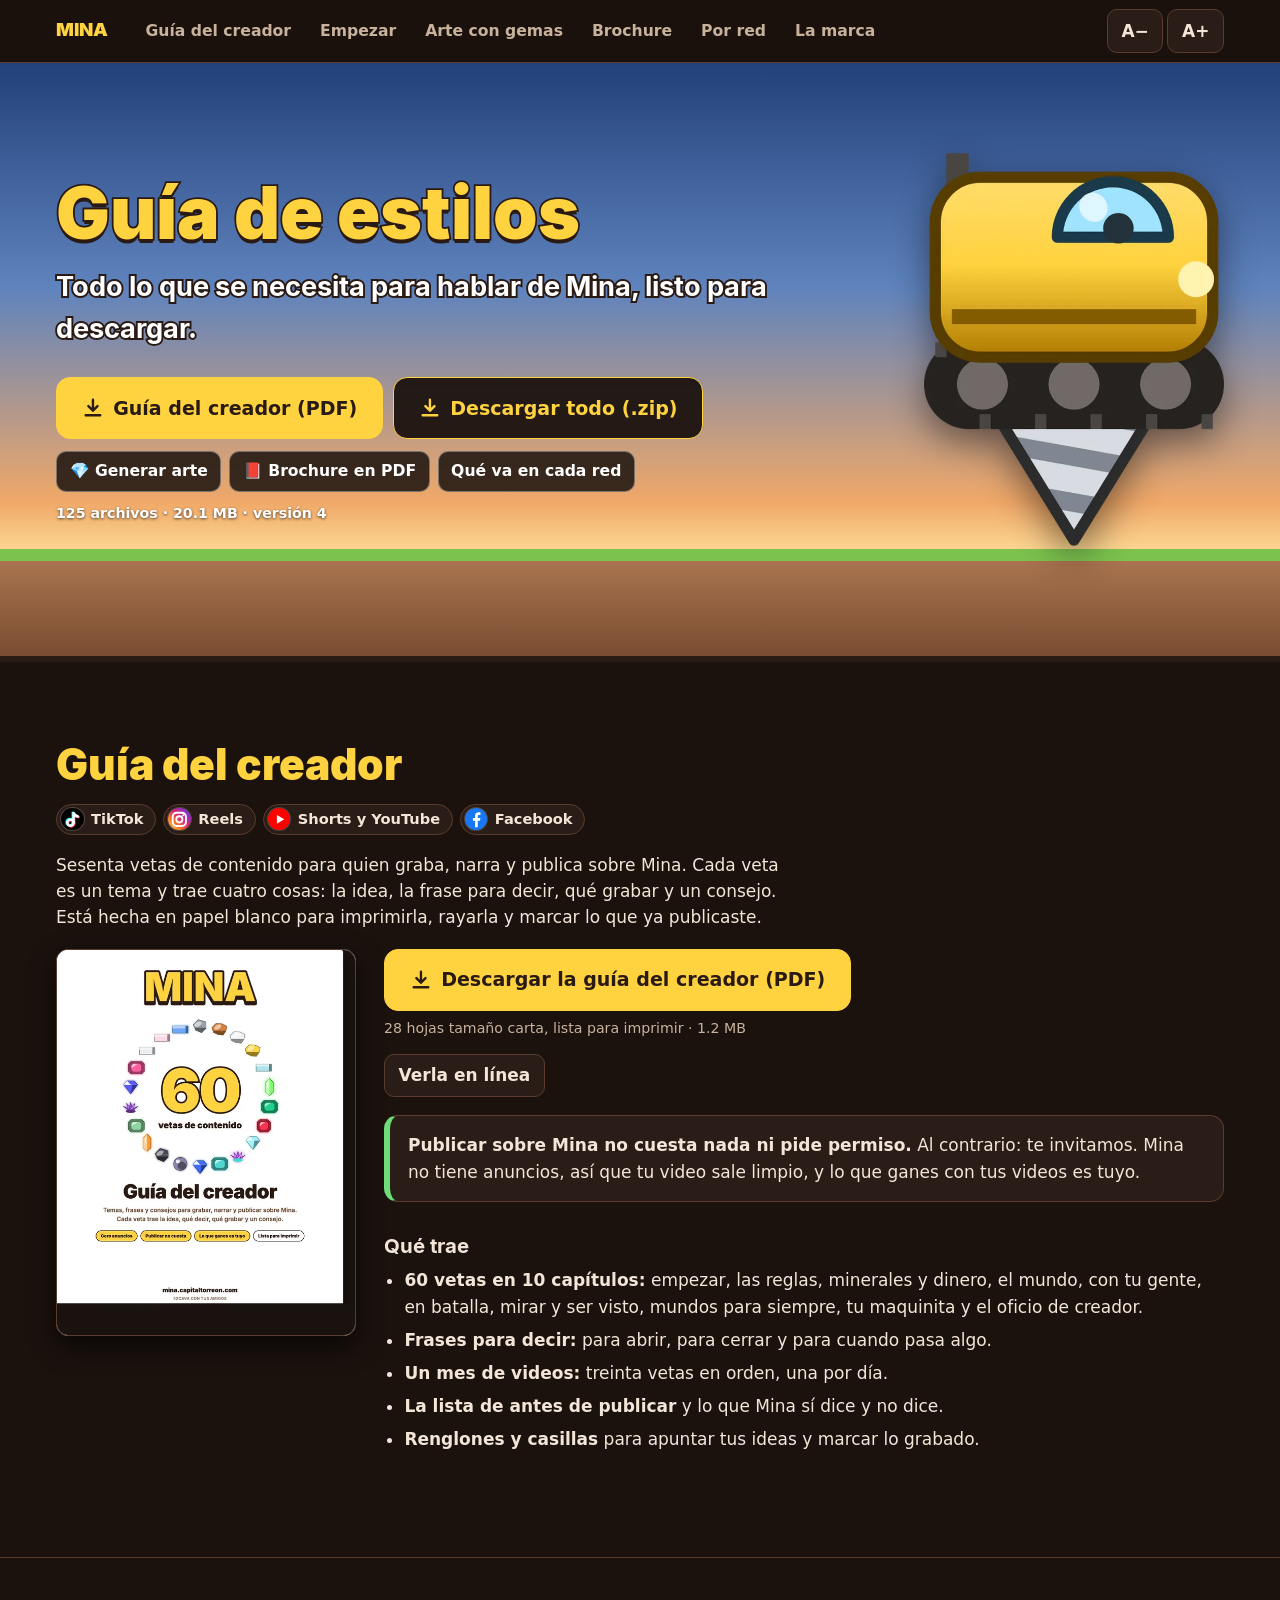
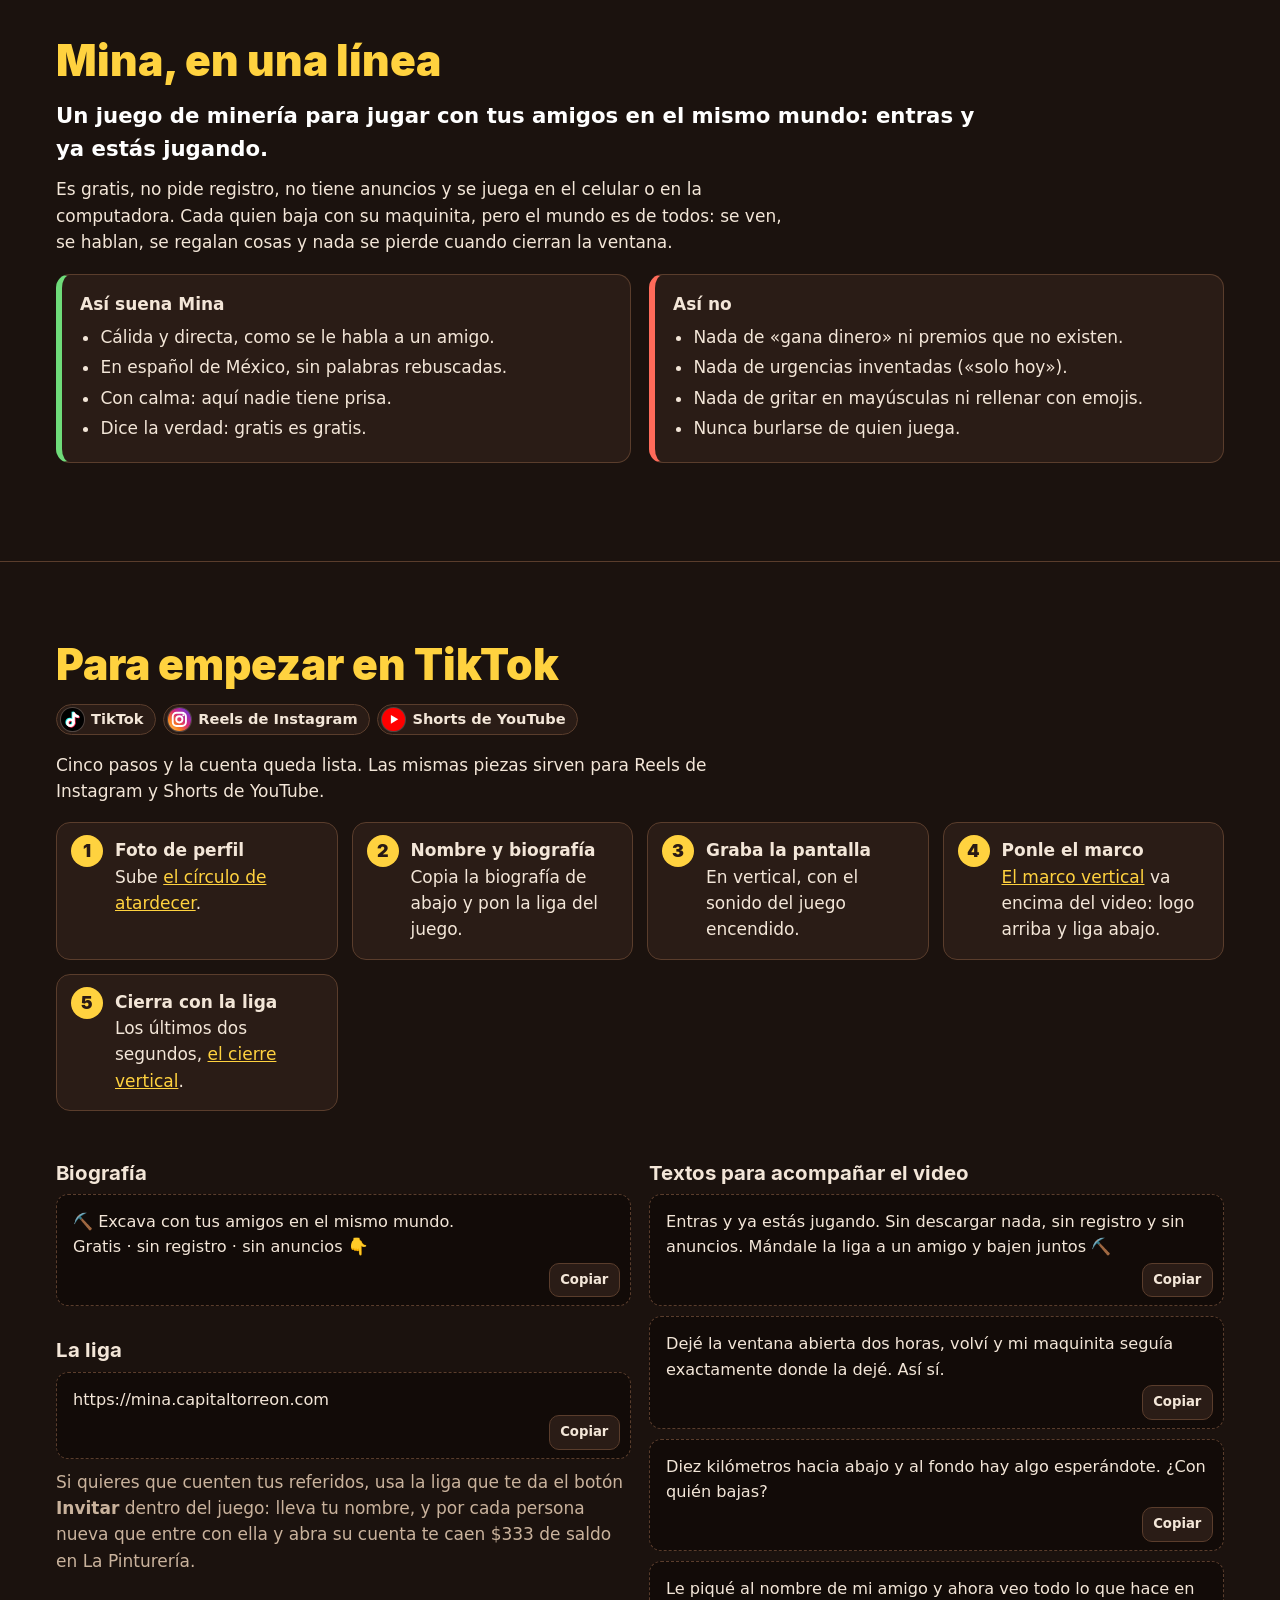
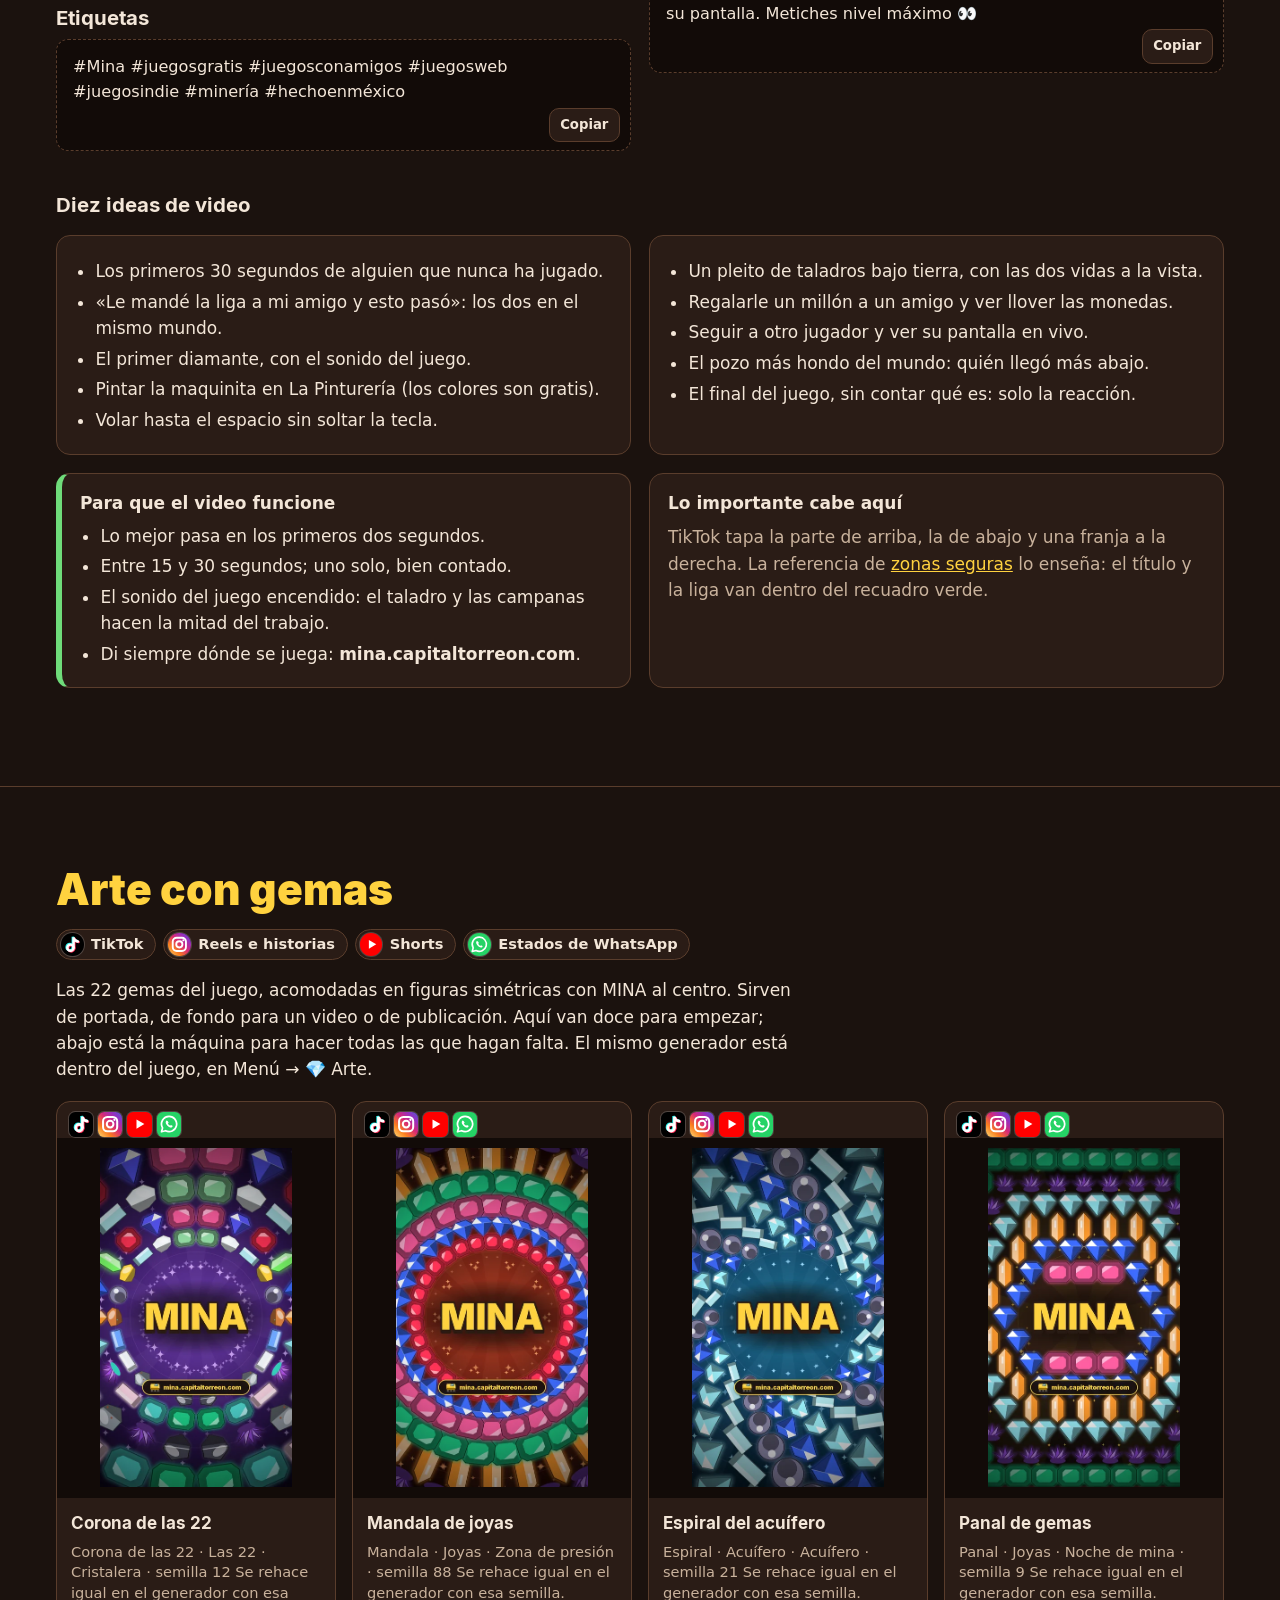
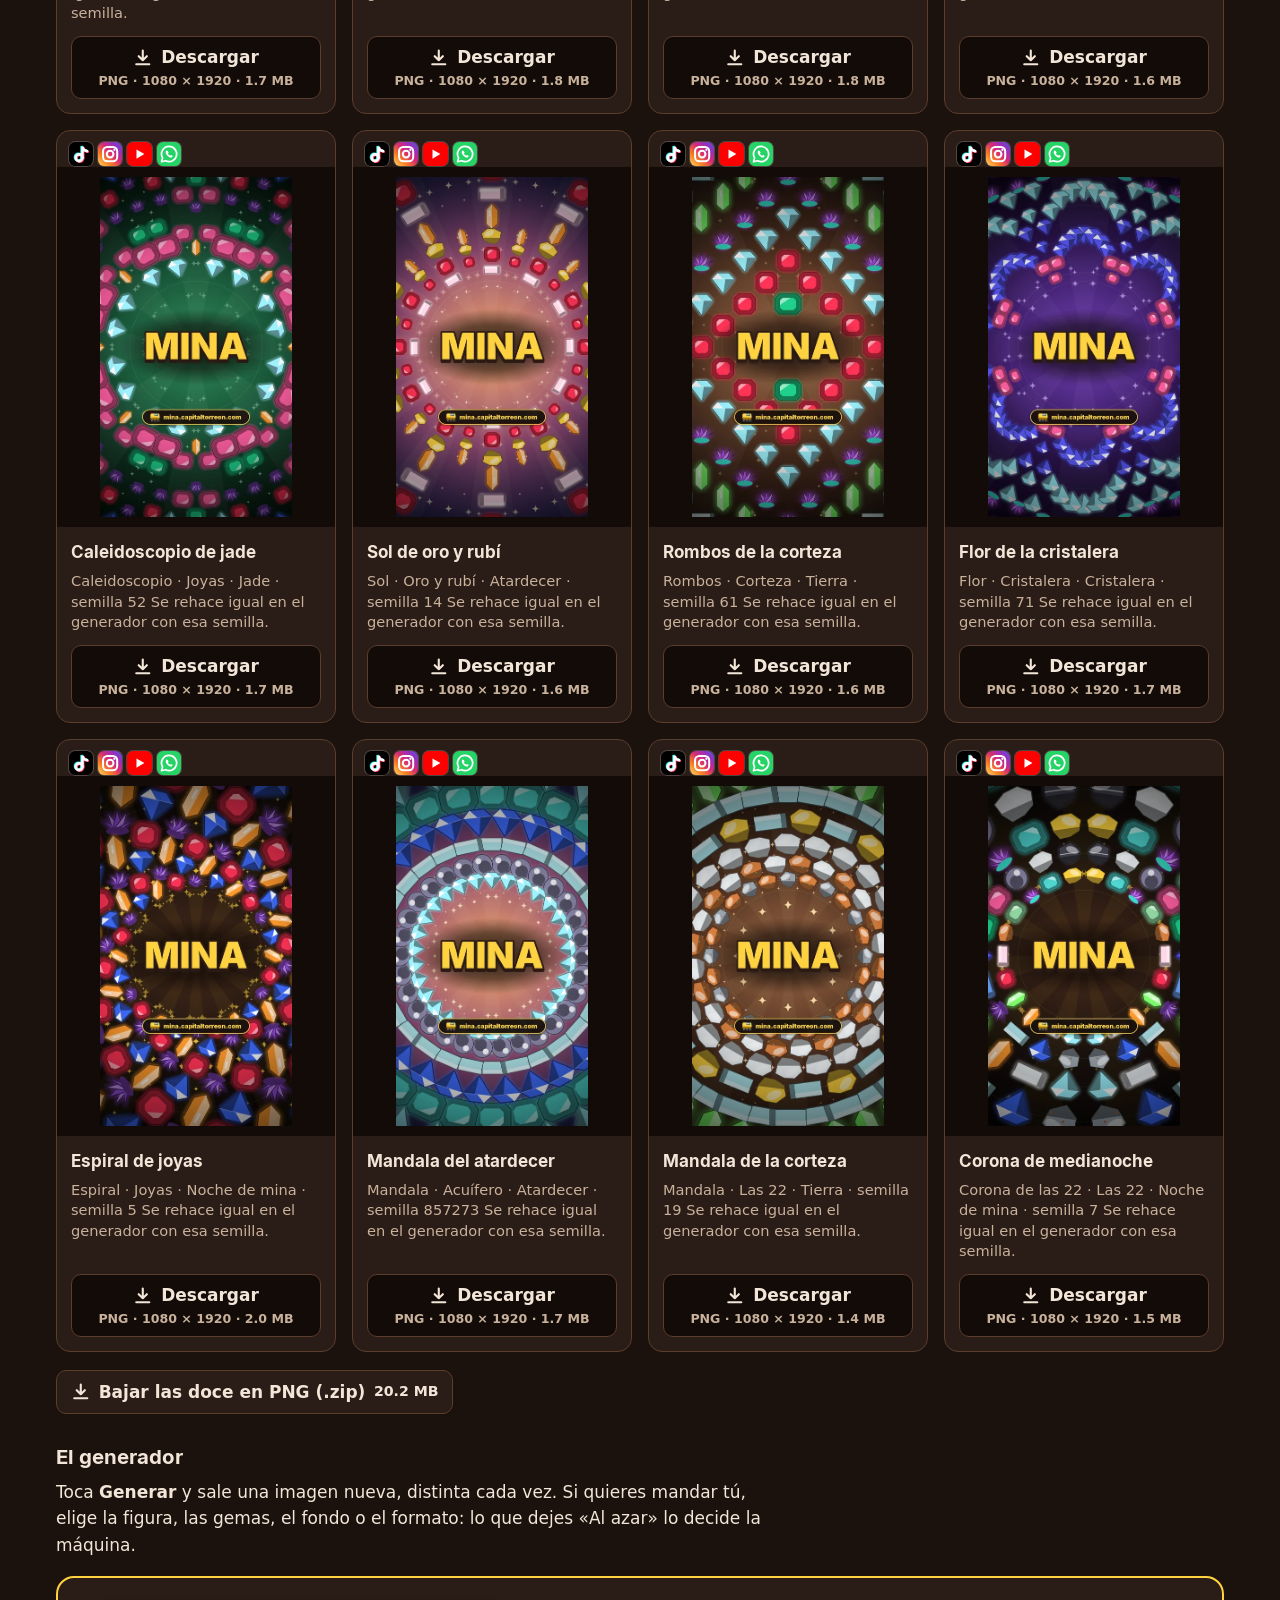
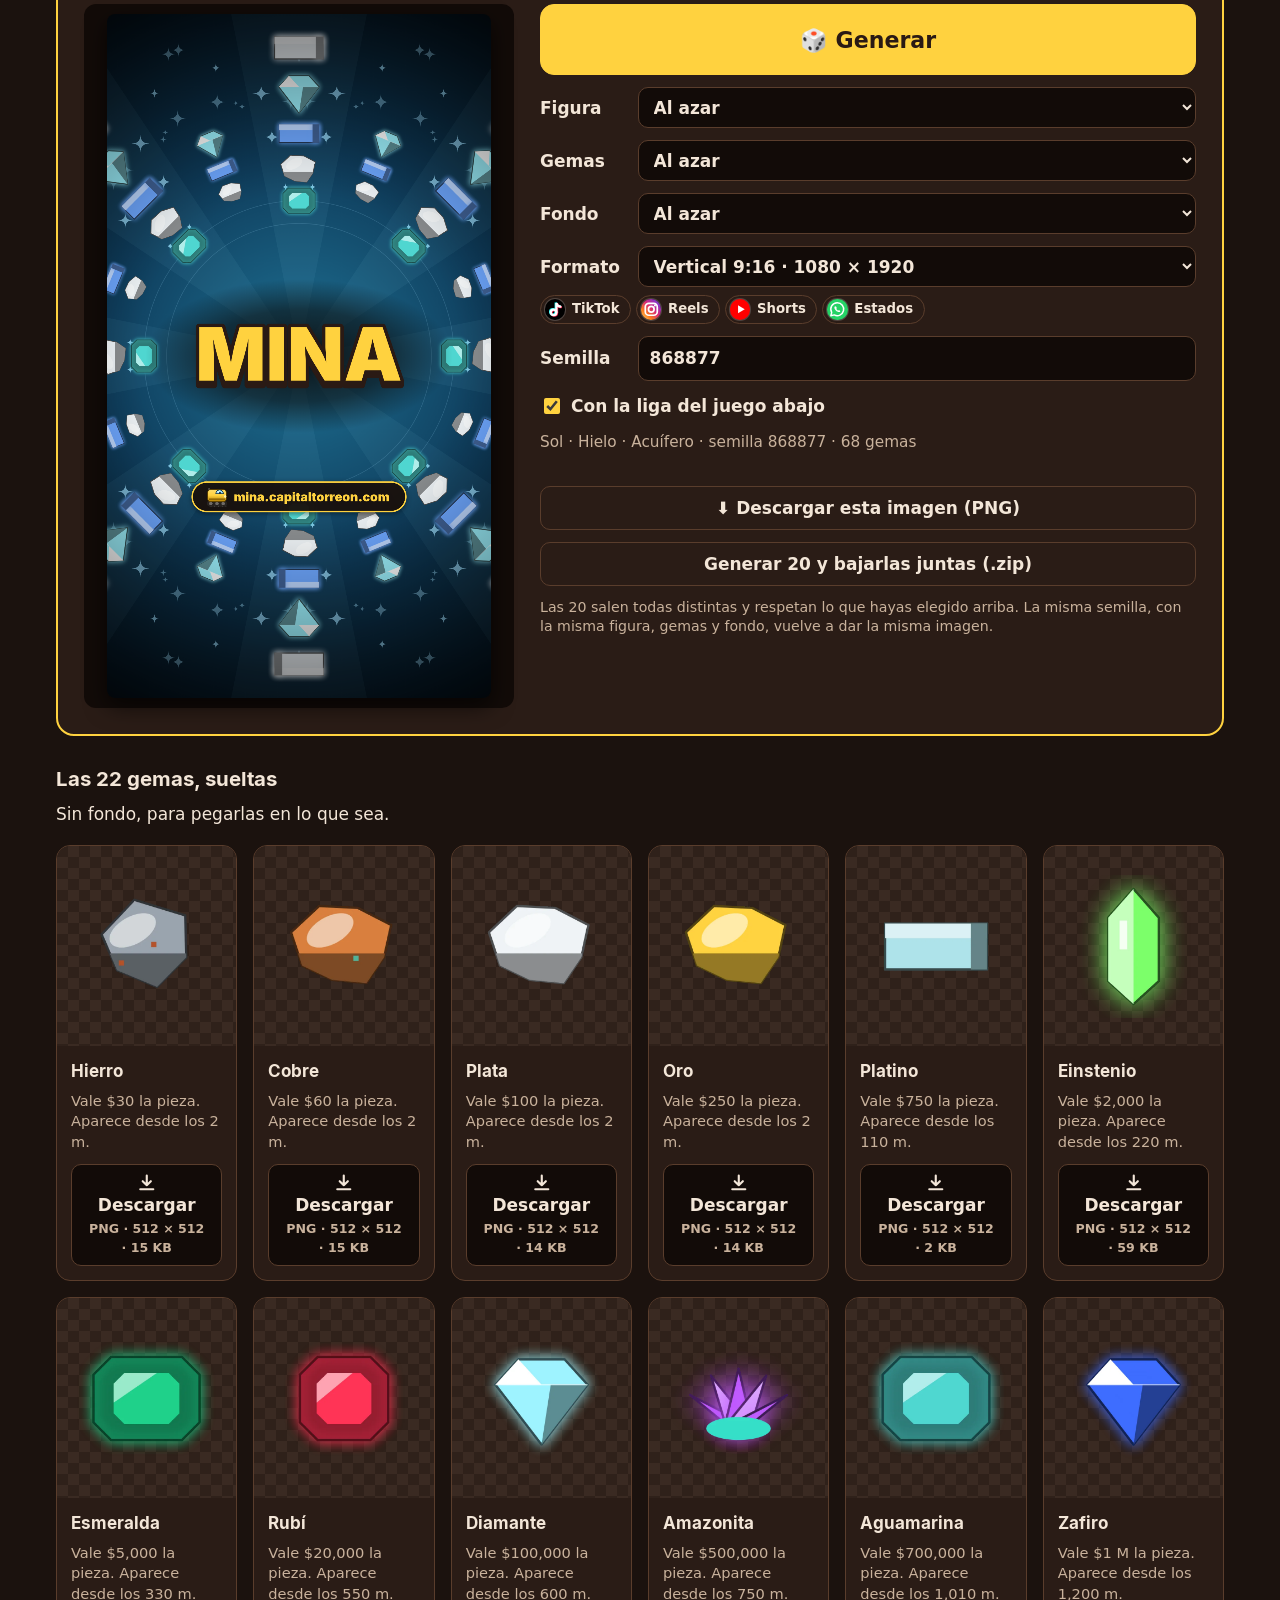
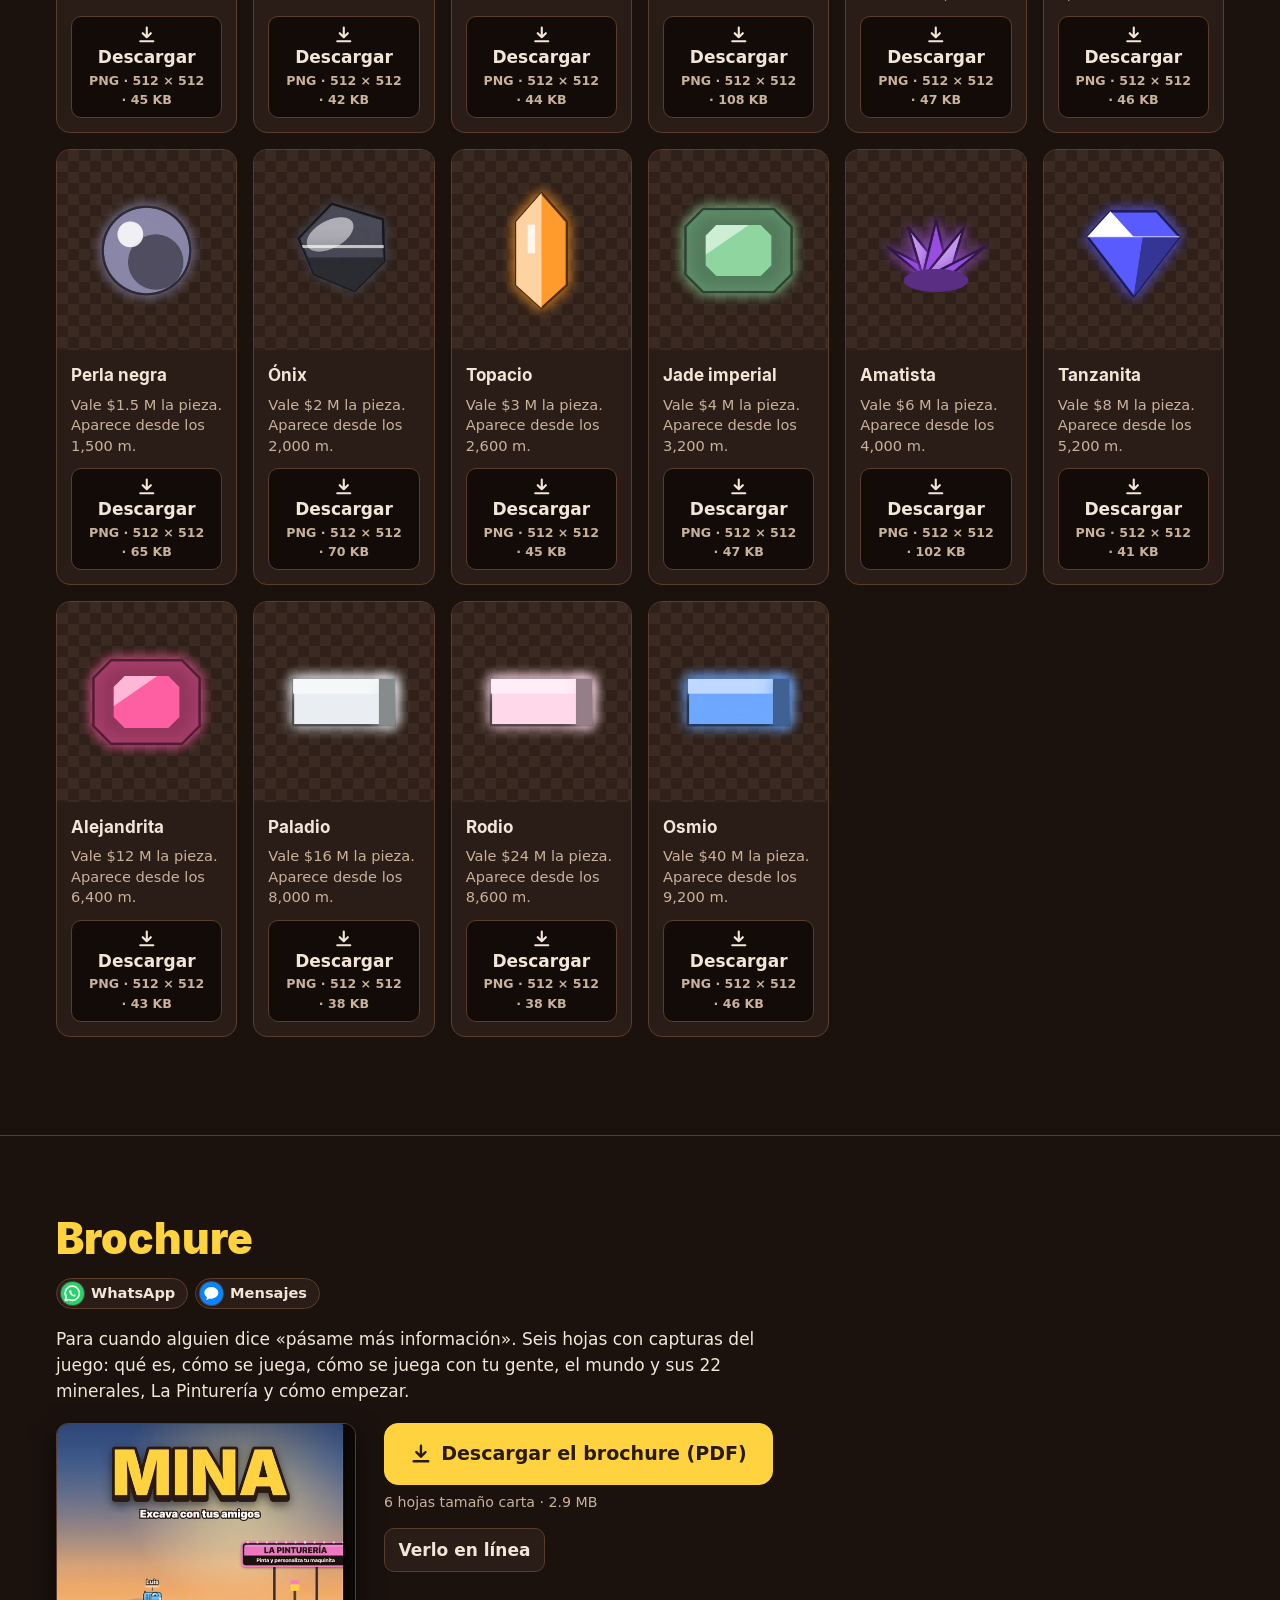
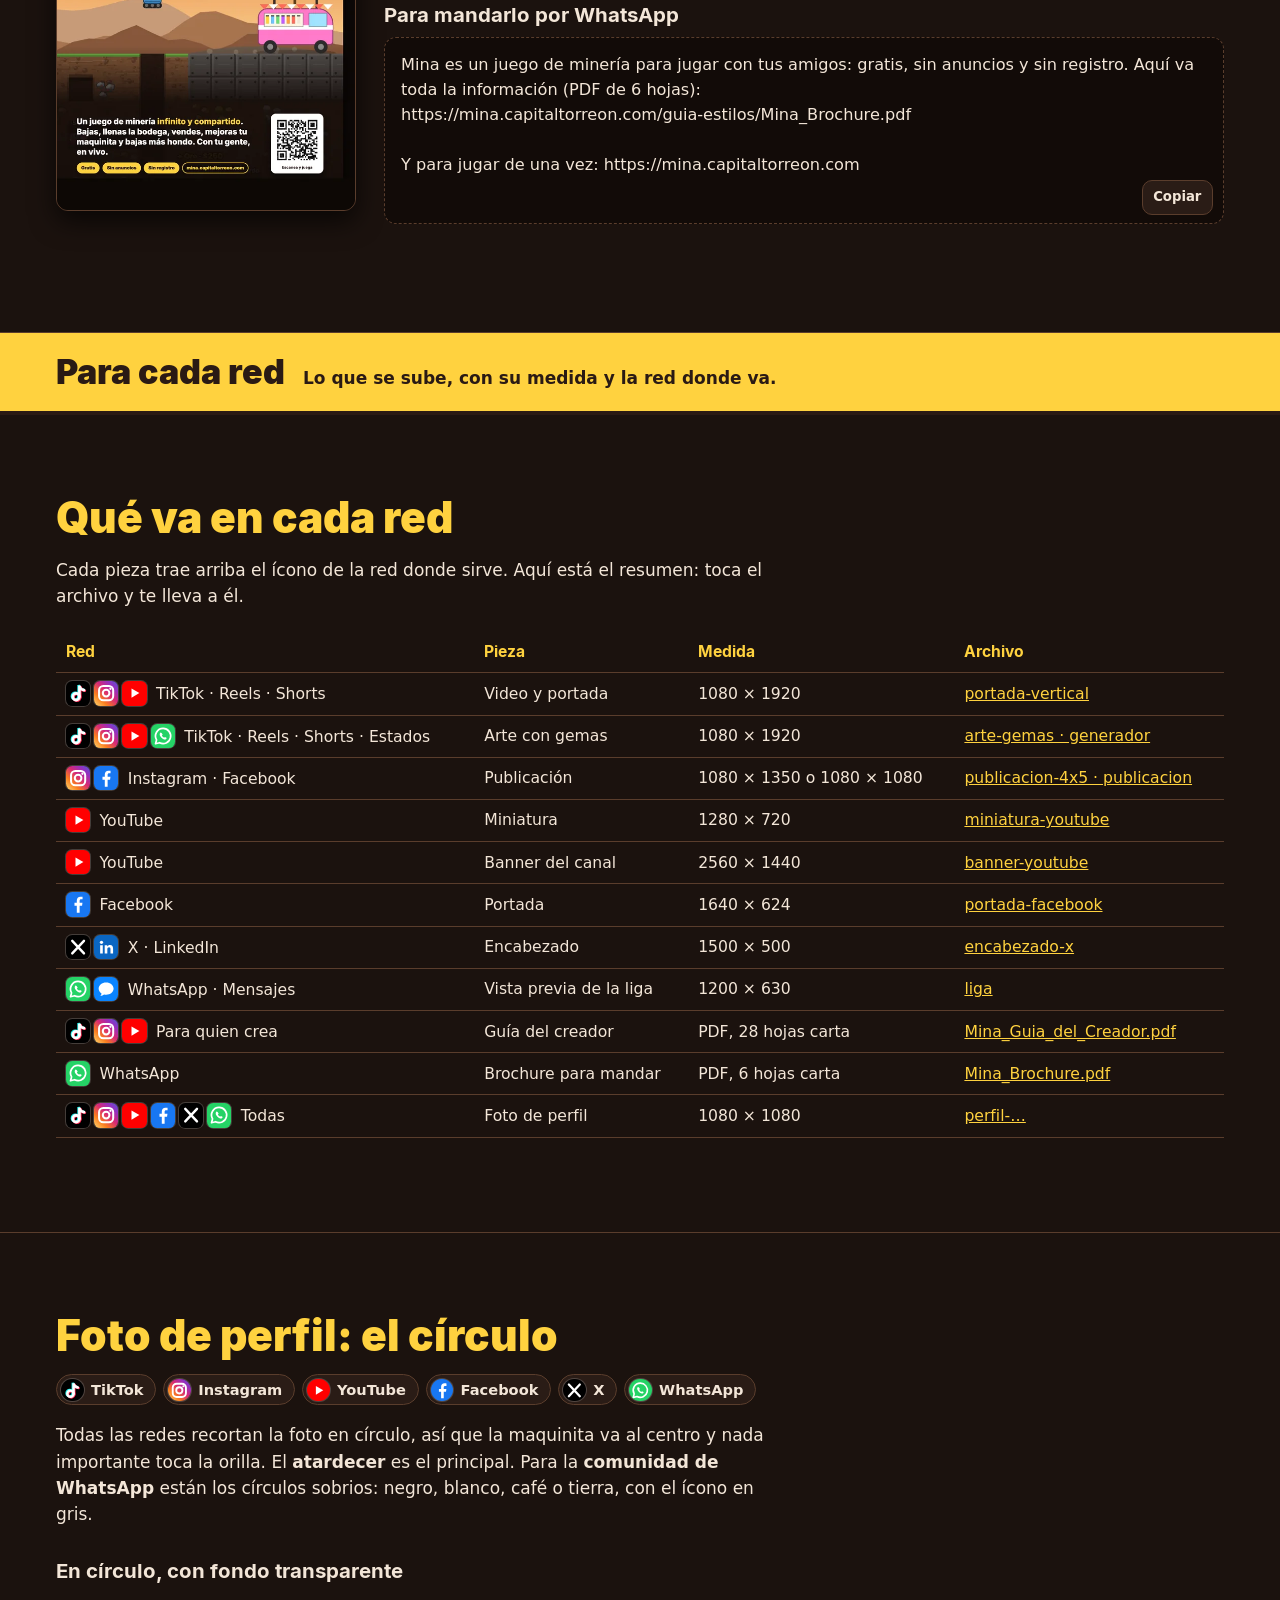
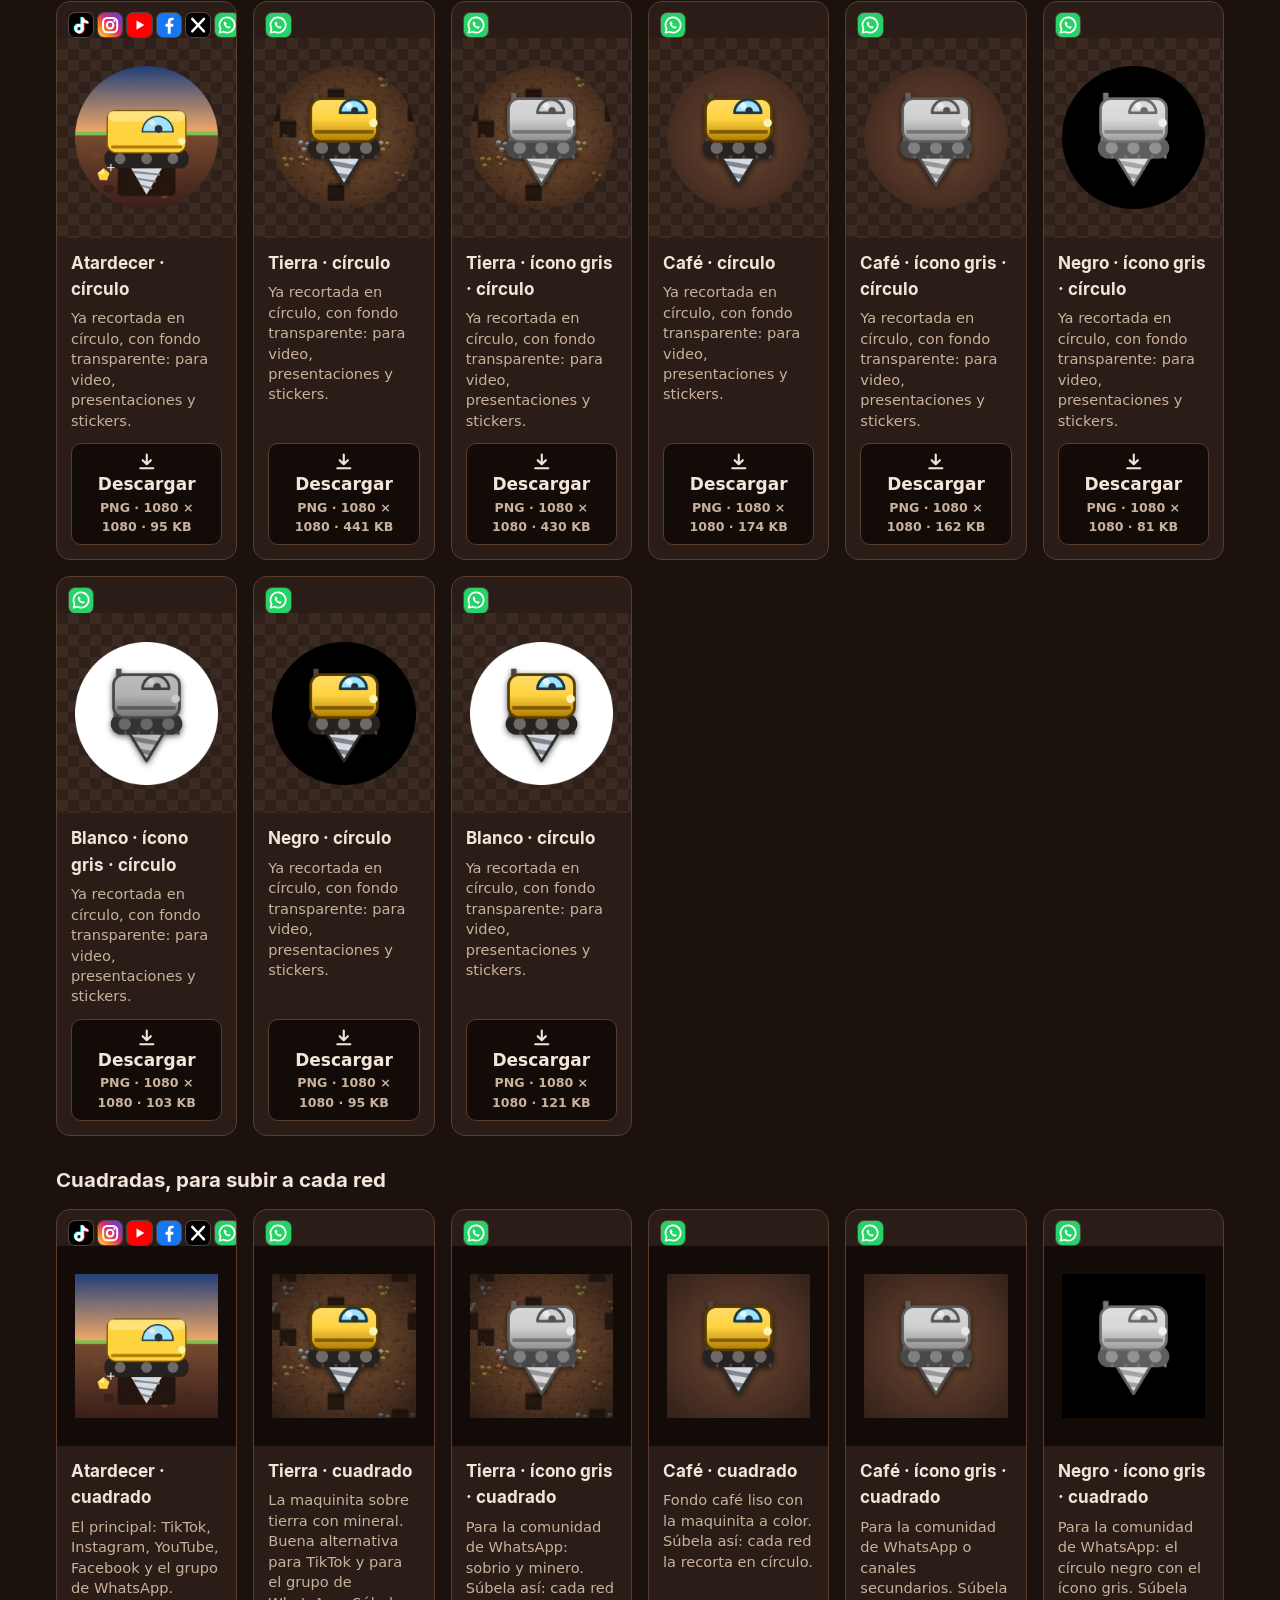
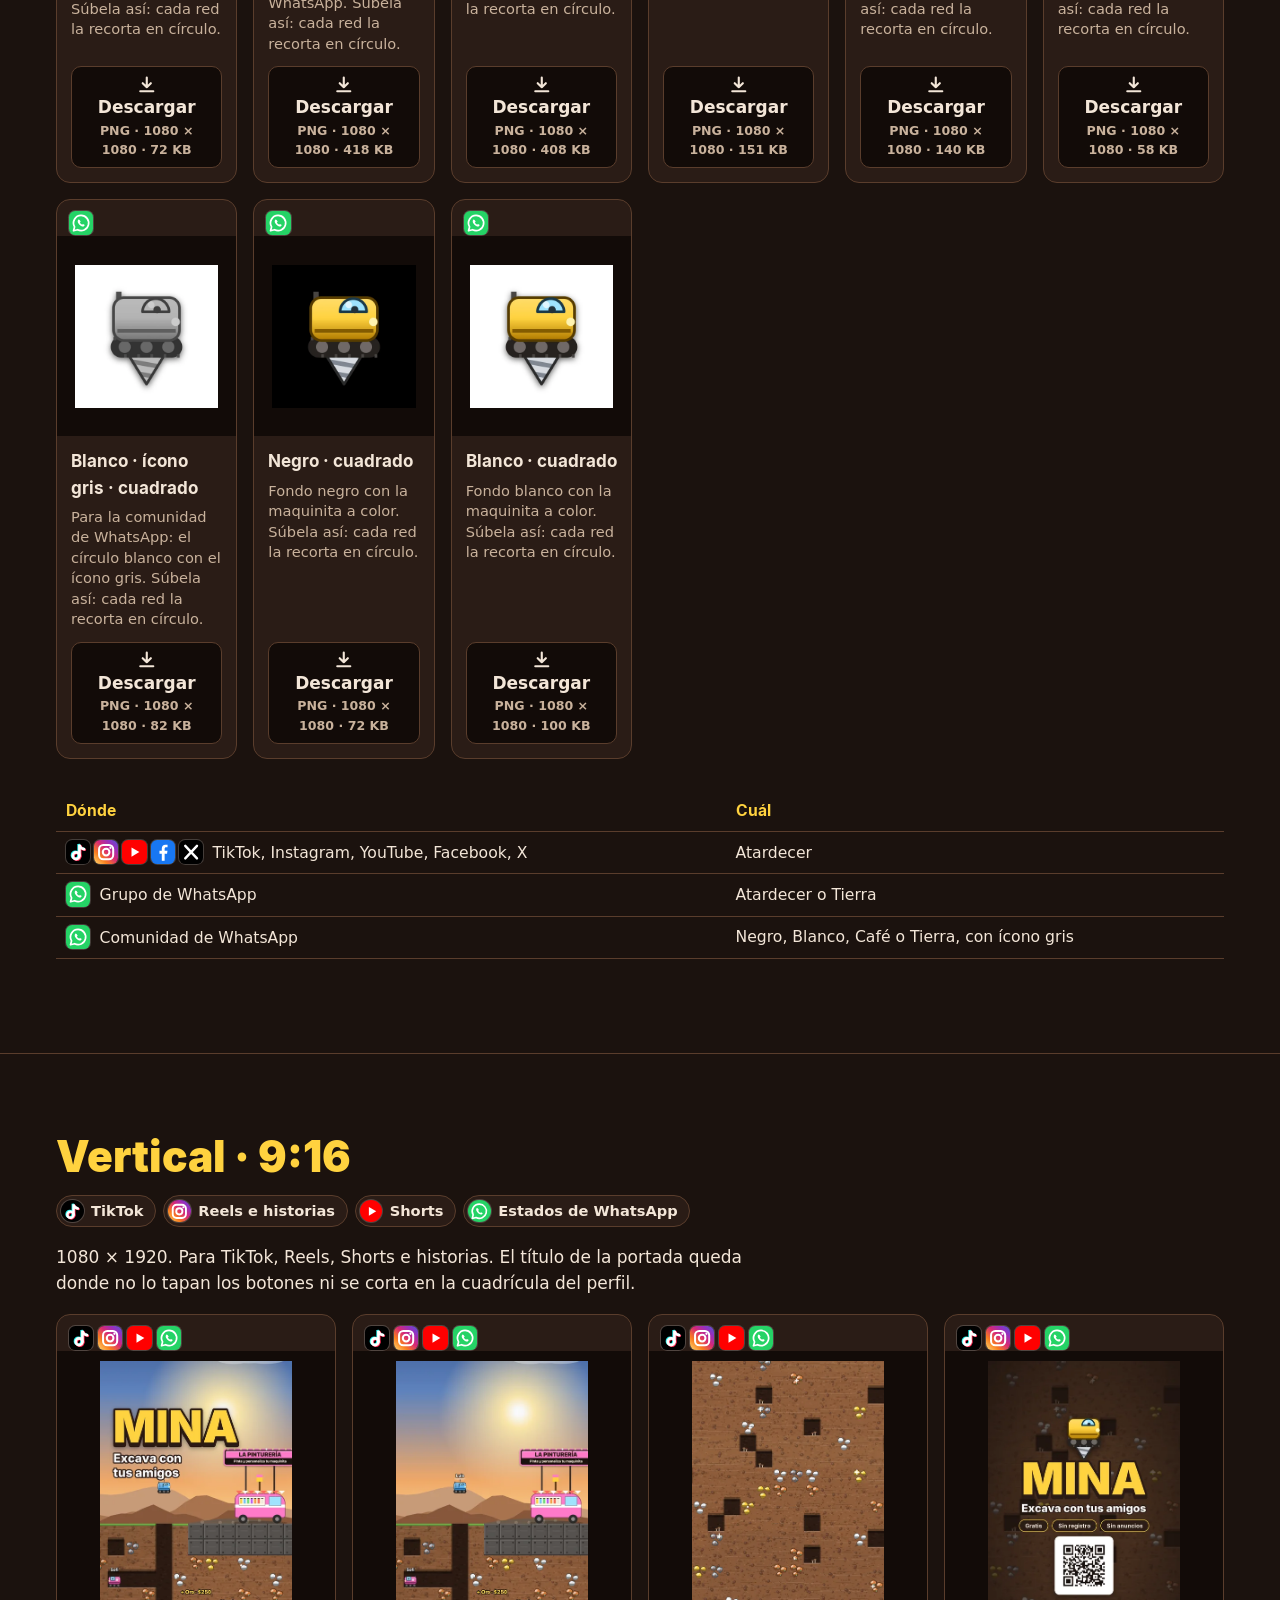
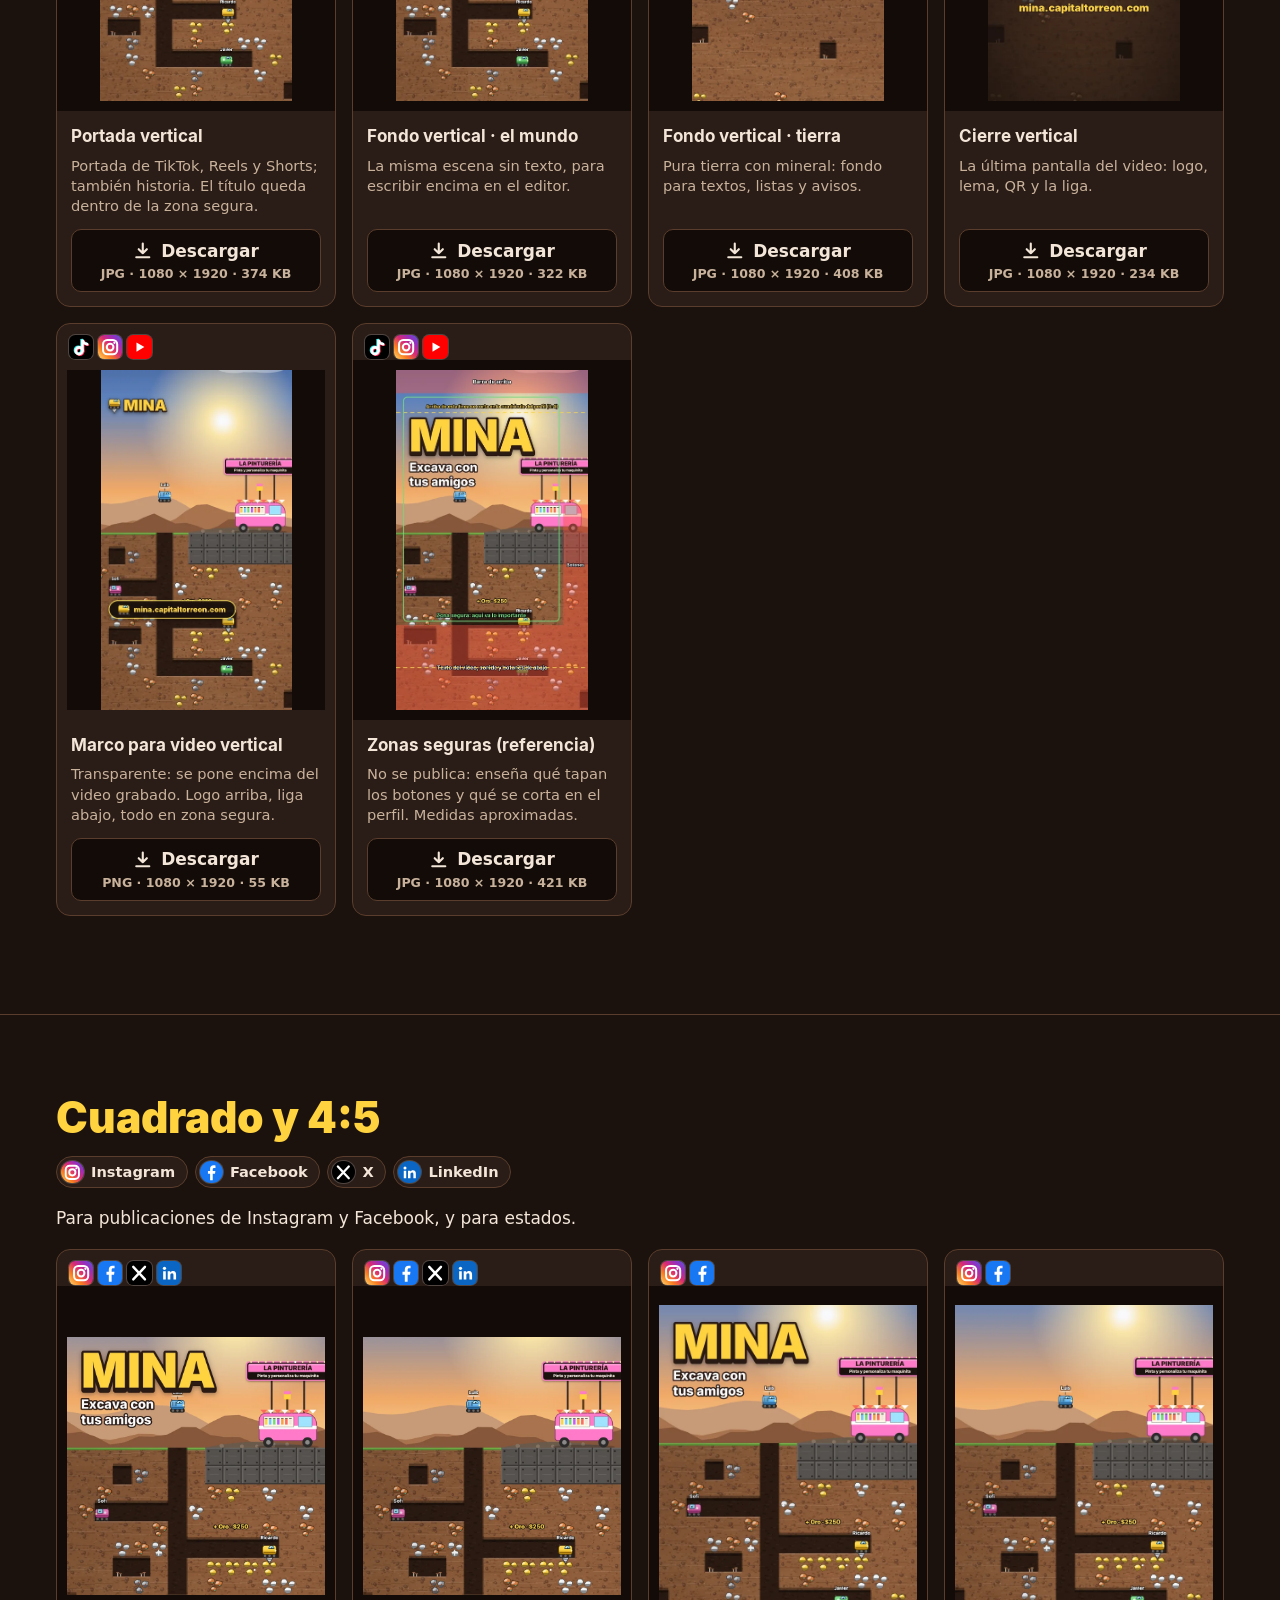
==== publico/guia-estilos/index.html @ b1b3ad60 "Guía del creador: 60 vetas de contenido, lista para imprimir - PDF de 28 hojas carta en papel blanco" ====
<!doctype html>
<!-- Mina · Guía de estilos · Ricardo López Reyero (RLR) · mina.capitaltorreon.com/guia-estilos -->
<html lang="es" data-k="eye" data-rev="181218">
<head>
<meta charset="utf-8">
<meta name="viewport" content="width=device-width,initial-scale=1,viewport-fit=cover">
<title>Mina · Guía de estilos</title>
<meta name="description" content="Todo lo que se necesita para publicar sobre Mina: ícono, logotipo, foto de perfil, portadas para TikTok y redes, marcos para video, colores y tipografía. Cada imagen se descarga con un clic.">
<meta name="author" content="Ricardo López Reyero">
<meta property="og:type" content="website"><meta property="og:site_name" content="Mina"><meta property="og:locale" content="es_MX">
<meta property="og:url" content="https://mina.capitaltorreon.com/guia-estilos/">
<meta property="og:title" content="Mina · Guía de estilos">
<meta property="og:description" content="Ícono, logotipo, foto de perfil, portadas, marcos para video, colores y tipografía. Todo se descarga con un clic.">
<meta property="og:image" content="https://mina.capitaltorreon.com/guia-estilos/kit/07-horizontal/portada-horizontal-1920x1080.jpg">
<meta name="twitter:card" content="summary_large_image">
<meta name="theme-color" content="#1b120e"><meta name="build" content="eye"><meta name="rev" content="181218">
<link rel="icon" type="image/png" sizes="32x32" href="/iconos/icono-32.png"><link rel="apple-touch-icon" href="/iconos/icono-180.png">
<style>
/* RLR · una sola hoja: la guía se ve con los colores y la letra de Mina */
@font-face{font-family:Inter;font-weight:900;font-display:swap;src:url(kit/10-tipografia/Inter-Black.ttf) format("truetype")}
@font-face{font-family:Inter;font-weight:700 800;font-display:swap;src:url(kit/10-tipografia/Inter-Bold.ttf) format("truetype")}
:root{--f:1;--bg:#1b120e;--caja:#2a1c16;--borde:#5a3d2c;--tx:#f3e6d8;--su:#c9b29c;--ac:#ffd23f;--tinta:#2a1a14;--ok:#6fdc7a}
*{box-sizing:border-box}
html{scroll-behavior:smooth;scroll-padding-top:70px}
body{margin:0;background:var(--bg);color:var(--tx);font:calc(17px*var(--f))/1.55 system-ui,-apple-system,"Segoe UI",Roboto,sans-serif}
a{color:var(--ac)}
h1,h2,h3{font-family:Inter,system-ui,sans-serif;line-height:1.1;margin:0}
h1{font-weight:900;font-size:clamp(2.2em,7vw,4.2em);color:var(--ac);-webkit-text-stroke:.05em var(--tinta);paint-order:stroke fill;text-shadow:0 .06em 0 var(--tinta)}
h2{font-weight:900;font-size:clamp(1.6em,4.4vw,2.5em);color:var(--ac);margin-bottom:.35em}
h3{font-weight:800;font-size:1.2em;color:var(--tx);margin:1.6em 0 .5em}
p{margin:.5em 0;max-width:68ch}
.envuelve{max-width:1240px;margin:0 auto;padding:0 clamp(16px,4vw,36px)}
nav{position:sticky;top:0;z-index:5;background:#1b120ef2;backdrop-filter:blur(8px);border-bottom:1px solid var(--borde)}
nav .envuelve{display:flex;gap:10px;align-items:center;padding-top:8px;padding-bottom:8px}
nav .ligas{display:flex;gap:4px;align-items:center;flex:1;min-width:0;overflow-x:auto;scrollbar-width:none;-webkit-mask-image:linear-gradient(90deg,#000 calc(100% - 26px),#0000);mask-image:linear-gradient(90deg,#000 calc(100% - 26px),#0000);padding-right:22px}
nav .ligas::-webkit-scrollbar{display:none}
nav a{white-space:nowrap;text-decoration:none;color:var(--su);font-weight:700;font-size:.92em;padding:.45em .8em;border-radius:999px}
nav a:hover{background:var(--caja);color:var(--tx)}
nav .marca{color:var(--ac);font-family:Inter,system-ui;font-weight:900;font-size:1.1em;padding-left:0;flex:none}
nav .tam{display:flex;gap:4px;flex:none}
button,.boton{font:inherit;font-weight:800;cursor:pointer;border:1px solid var(--borde);background:var(--caja);color:var(--tx);border-radius:10px;padding:.45em .8em;text-decoration:none;display:inline-flex;align-items:center;gap:.5em}
button:hover,.boton:hover{border-color:var(--ac)}
.boton.grande{background:var(--ac);color:var(--tinta);border-color:var(--ac);font-size:1.12em;padding:.8em 1.3em;border-radius:14px}
.boton.grande:hover{filter:brightness(1.08)}
.boton svg{width:1.15em;height:1.15em;flex:none}
header.portada{background:linear-gradient(#22407a,#5f83bd 38%,#f0a868 74%,#fbd590 82%,#7cc24e 82%,#7cc24e 84%,#a9744f 84%,#7a4c31);padding:clamp(40px,8vw,90px) 0 clamp(50px,9vw,110px);border-bottom:6px solid var(--tinta)}
header.portada .envuelve{display:grid;grid-template-columns:1fr auto;gap:30px;align-items:center}
header.portada img{width:min(300px,34vw);height:auto;filter:drop-shadow(0 14px 18px #0007)}
header.portada p{font-family:Inter,system-ui;font-weight:800;font-size:clamp(1.1em,2.6vw,1.6em);color:#fff;-webkit-text-stroke:.14em var(--tinta);paint-order:stroke fill;margin:.5em 0 1em}
header.portada small{display:block;margin-top:.8em;color:#fff;font-weight:700;text-shadow:0 1px 3px #000a}
section{padding:clamp(40px,7vw,80px) 0;border-bottom:1px solid var(--borde)}
.rejilla{display:grid;grid-template-columns:repeat(auto-fill,minmax(250px,1fr));gap:16px;margin:18px 0}
.rejilla.ancha{grid-template-columns:repeat(auto-fill,minmax(360px,1fr))}
.rejilla.chica{grid-template-columns:repeat(auto-fill,minmax(155px,1fr))}
.tarjeta{background:var(--caja);border:1px solid var(--borde);border-radius:14px;overflow:hidden;display:flex;flex-direction:column}
.tarjeta .vista{display:flex;align-items:center;justify-content:center;height:230px;padding:18px;position:relative}
.rejilla.chica .vista{height:200px}
.tarjeta .vista img{max-width:100%;max-height:100%;height:auto;width:auto;display:block;object-fit:contain}
.vista.cuadros{background:repeating-conic-gradient(#3a2a22 0 25%,#2f211a 0 50%) 0 0/22px 22px}
.vista.oscuro{background:#120b08}.vista.claro{background:#f3e6d8}
.tarjeta .vista.foto,.tarjeta .vista.marco{padding:10px;height:360px;background-color:#120b08}.rejilla.ancha .vista.foto,.rejilla.ancha .vista.marco{height:260px}
.tarjeta .vista.marco{background-origin:content-box;background-clip:content-box;background-position:center;background-size:contain;background-repeat:no-repeat}
.vista.archivo{font-size:3.4em;background:#120b08}
.tarjeta .dato{padding:12px 14px 14px;display:flex;flex-direction:column;gap:6px;flex:1}
.tarjeta b{font-family:Inter,system-ui;font-weight:800}
.tarjeta .uso{color:var(--su);font-size:.86em;line-height:1.4;flex:1}
.tarjeta .baja{margin-top:6px;justify-content:center;background:#120b08;flex-wrap:wrap;row-gap:0}
.tarjeta .baja small{color:var(--su);font-weight:600;font-size:.74em;flex-basis:100%;text-align:center}
.colores{display:grid;grid-template-columns:repeat(auto-fill,minmax(170px,1fr));gap:12px;margin:18px 0}
.color{border:1px solid var(--borde);border-radius:12px;overflow:hidden;background:var(--caja);cursor:pointer;text-align:left;padding:0;display:block;font-weight:400}
.color i{display:block;height:84px}.color span{display:block;padding:8px 10px 10px;font-size:.85em;line-height:1.35}.color b{display:block}.color code{color:var(--ac);font-weight:700}.color small{color:var(--su)}
.dos{display:grid;grid-template-columns:repeat(auto-fit,minmax(300px,1fr));gap:18px;margin:18px 0}
.nota{background:var(--caja);border:1px solid var(--borde);border-radius:14px;padding:16px 18px}
.nota.si{border-left:6px solid var(--ok)}.nota.no{border-left:6px solid #ff6b5a}
.nota ul{margin:.4em 0 0;padding-left:1.2em}.nota li{margin:.25em 0}
.copia{position:relative;background:#120b08;border:1px dashed var(--borde);border-radius:12px;padding:14px 16px 46px;white-space:pre-wrap;margin:10px 0;font-size:.95em}
.copia button{position:absolute;right:10px;bottom:8px;font-size:.82em}
table{border-collapse:collapse;width:100%;margin:14px 0;font-size:.92em}th,td{text-align:left;padding:8px 10px;border-bottom:1px solid var(--borde)}th{color:var(--ac);font-family:Inter,system-ui}
.tabla{overflow-x:auto}
.tipo p{margin:.1em 0;max-width:none;font-family:Inter,system-ui}
.pasos{counter-reset:p;display:grid;grid-template-columns:repeat(auto-fit,minmax(230px,1fr));gap:14px;margin:18px 0;padding:0;list-style:none}
.pasos li{counter-increment:p;background:var(--caja);border:1px solid var(--borde);border-radius:14px;padding:14px 16px 16px 58px;position:relative}
.pasos li::before{content:counter(p);position:absolute;left:14px;top:12px;width:32px;height:32px;border-radius:50%;background:var(--ac);color:var(--tinta);font:900 1.05em/32px Inter,system-ui;text-align:center}
#aviso{position:fixed;left:50%;bottom:22px;transform:translateX(-50%) translateY(20px);background:var(--ac);color:var(--tinta);font-weight:800;padding:.6em 1.1em;border-radius:999px;opacity:0;transition:.25s;pointer-events:none;z-index:9}
#aviso.on{opacity:1;transform:translateX(-50%)}
footer{padding:40px 0 70px;color:var(--su);font-size:.9em}
/* los íconos de cada red: una ficha de color con su figura en blanco */
.red{display:inline-flex;width:1.55em;height:1.55em;border-radius:.4em;flex:none;vertical-align:-.4em;box-shadow:0 0 0 1px #ffffff2e;overflow:hidden}
.red svg{width:100%;height:100%;display:block}
.red.tt,.red.x{background:#000}.red.yt{background:#f00}.red.fb{background:#1877f2}.red.in{background:#0a66c2}.red.wa{background:#25d366}.red.msj{background:#0a84ff}
.red.ig{background:linear-gradient(45deg,#feda75,#fa7e1e 28%,#d62976 55%,#962fbf 78%,#4f5bd5)}
.redes{display:flex;gap:5px;align-items:center;padding:10px 12px 0;font-size:.92em;min-height:2.3em}
.para{display:flex;flex-wrap:wrap;gap:7px;margin:.1em 0 1em;max-width:none}
.pastilla{display:inline-flex;align-items:center;gap:.5em;background:var(--caja);border:1px solid var(--borde);border-radius:999px;padding:.22em .8em .22em .28em;font-weight:700;font-size:.86em;white-space:nowrap}
.pastilla .red{vertical-align:0;border-radius:50%}
.para.chica{margin:-4px 0 0;gap:5px}.para.chica .pastilla{font-size:.78em}
td[data-redes] .grupito{display:inline-flex;gap:4px;margin-right:.6em;vertical-align:-.4em}td[data-redes] .red{vertical-align:0}
.redes-tabla td:first-child{white-space:nowrap}
.grupo{background:var(--ac);color:var(--tinta);padding:20px 0;border-bottom:4px solid var(--tinta)}
.grupo .envuelve{display:flex;gap:6px 18px;align-items:baseline;flex-wrap:wrap}
.grupo b{font:900 clamp(1.4em,3.6vw,2em)/1.1 Inter,system-ui,sans-serif}.grupo span{font-weight:700}
/* el generador de arte y el brochure */
.arriba-botones{display:flex;flex-wrap:wrap;gap:10px}.boton.grande.oscuro{background:#1b120ef0;color:var(--ac);border-color:var(--ac)}
.atajos{display:flex;flex-wrap:wrap;gap:8px;margin-top:12px}.boton.claro{background:#1b120ed9;color:#fff;border-color:#ffffff59;font-size:.92em}.boton.claro:hover{border-color:var(--ac)}
.gen{display:grid;grid-template-columns:minmax(0,430px) minmax(260px,1fr);gap:26px;align-items:start;background:var(--caja);border:2px solid var(--ac);border-radius:18px;padding:clamp(14px,3vw,26px);margin:18px 0}
.gen-vista{background:#120b08;border-radius:12px;padding:10px;display:flex;justify-content:center;min-height:300px;align-items:center}
.gen-vista canvas{max-width:100%;max-height:76vh;width:auto;height:auto;border-radius:8px;display:block;box-shadow:0 8px 22px #000a}
.gen-mando{display:flex;flex-direction:column;gap:12px}
.gen-mando .boton.grande{justify-content:center;font-size:1.3em}
.gen-mando label{display:grid;grid-template-columns:5.2em 1fr;gap:10px;align-items:center;font-weight:700}
.gen-mando select,.gen-mando input[type=text]{font:inherit;font-weight:700;background:#120b08;color:var(--tx);border:1px solid var(--borde);border-radius:10px;padding:.5em .6em;min-width:0;width:100%}
.gen-mando label.chk{display:flex;gap:8px;font-weight:700}.gen-mando label.chk input{width:1.2em;height:1.2em;accent-color:var(--ac)}
.gen-mando button,.gen-mando .boton{justify-content:center}
.gen-dato{color:var(--su);font-size:.9em;margin:0;min-height:2.8em}
.gen-mando small{color:var(--su);line-height:1.4}
.bro{display:grid;grid-template-columns:minmax(0,300px) 1fr;gap:28px;align-items:start;margin:18px 0}
.bro-img{display:block;border-radius:12px;overflow:hidden;border:1px solid var(--borde);box-shadow:0 10px 26px #000a;line-height:0}
.bro-img img{width:100%;height:auto;display:block}
.bro small{display:block;color:var(--su);margin:.5em 0 1em}
.trae{margin:.4em 0 0;padding-left:1.2em}.trae li{margin:.4em 0}
#creador .bro-img{background:#fff}
@media(max-width:760px){.gen,.bro{grid-template-columns:1fr}.bro-img{max-width:300px}}
@media(max-width:700px){.redes-tabla,.redes-tabla tbody,.redes-tabla tr,.redes-tabla td{display:block;width:auto}.redes-tabla tr:first-child{display:none}.redes-tabla tr{padding:11px 0;border-bottom:1px solid var(--borde)}.redes-tabla td{border:0;padding:2px 0}.redes-tabla td:first-child{font-weight:700;white-space:normal;margin-bottom:3px}.redes-tabla td:nth-child(3){color:var(--su)}}
@media(max-width:640px){header.portada .envuelve{grid-template-columns:1fr}header.portada img{order:-1;width:150px}.rejilla.ancha{grid-template-columns:1fr}}
@media(prefers-reduced-motion:reduce){html{scroll-behavior:auto}}
</style>
</head>
<body>
<nav><div class="envuelve">
  <a class="marca" href="#arriba">MINA</a>
  <div class="ligas"><a href="#creador">Guía del creador</a><a href="#tiktok">Empezar</a><a href="#arte">Arte con gemas</a><a href="#brochure">Brochure</a><a href="#redes">Por red</a><a href="#marca">La marca</a></div>
  <span class="tam"><button id="menos" title="Letra más chica" aria-label="Letra más chica">A−</button><button id="mas" title="Letra más grande" aria-label="Letra más grande">A+</button></span>
</div></nav>

<header class="portada" id="arriba"><div class="envuelve">
  <div>
    <h1>Guía de estilos</h1>
    <p>Todo lo que se necesita para hablar de Mina, listo para descargar.</p>
    <div class="arriba-botones"><a class="boton grande" id="creArriba" href="Mina_Guia_del_Creador.pdf" download><svg viewBox="0 0 24 24" fill="none" stroke="currentColor" stroke-width="2.6" stroke-linecap="round" stroke-linejoin="round"><path d="M12 3v12m0 0l-5-5m5 5l5-5M4 20h16"/></svg><span>Guía del creador (PDF)</span></a>
    <a class="boton grande oscuro" id="zipArriba" href="#" download><svg viewBox="0 0 24 24" fill="none" stroke="currentColor" stroke-width="2.6" stroke-linecap="round" stroke-linejoin="round"><path d="M12 3v12m0 0l-5-5m5 5l5-5M4 20h16"/></svg><span>Descargar todo (.zip)</span></a></div>
    <div class="atajos"><a class="boton claro" href="#arte">💎 Generar arte</a><a class="boton claro" href="#brochure">📕 Brochure en PDF</a><a class="boton claro" href="#redes">Qué va en cada red</a></div>
    <small id="zipDato"></small>
  </div>
  <img src="mini/04-maquinita__maquinita-perforando.webp" alt="La maquinita amarilla de Mina, perforando" width="300" height="368">
</div></header>

<main>
<section id="creador"><div class="envuelve">
  <h2>Guía del creador</h2>
  <p class="para" data-redes="tt:TikTok,ig:Reels,yt:Shorts y YouTube,fb:Facebook"></p>
  <p>Sesenta vetas de contenido para quien graba, narra y publica sobre Mina. Cada veta es un tema y trae cuatro cosas: la idea, la frase para decir, qué grabar y un consejo. Está hecha en papel blanco para imprimirla, rayarla y marcar lo que ya publicaste.</p>
  <div class="bro">
    <a class="bro-img" href="creador/" title="Ver la guía del creador en línea"><img loading="lazy" src="mini/15-creador__portada.webp" alt="Portada de la guía del creador de Mina" width="587" height="760"></a>
    <div>
      <a class="boton grande" id="crePdf" href="Mina_Guia_del_Creador.pdf" download><svg viewBox="0 0 24 24" fill="none" stroke="currentColor" stroke-width="2.6" stroke-linecap="round" stroke-linejoin="round"><path d="M12 3v12m0 0l-5-5m5 5l5-5M4 20h16"/></svg><span>Descargar la guía del creador (PDF)</span></a>
      <small id="creDato">28 hojas tamaño carta, lista para imprimir</small>
      <p><a class="boton" href="creador/">Verla en línea</a></p>
      <div class="nota si" style="margin-top:18px"><b>Publicar sobre Mina no cuesta nada ni pide permiso.</b> Al contrario: te invitamos. Mina no tiene anuncios, así que tu video sale limpio, y lo que ganes con tus videos es tuyo.</div>
      <h3>Qué trae</h3>
      <ul class="trae">
        <li><b>60 vetas en 10 capítulos:</b> empezar, las reglas, minerales y dinero, el mundo, con tu gente, en batalla, mirar y ser visto, mundos para siempre, tu maquinita y el oficio de creador.</li>
        <li><b>Frases para decir:</b> para abrir, para cerrar y para cuando pasa algo.</li>
        <li><b>Un mes de videos:</b> treinta vetas en orden, una por día.</li>
        <li><b>La lista de antes de publicar</b> y lo que Mina sí dice y no dice.</li>
        <li><b>Renglones y casillas</b> para apuntar tus ideas y marcar lo grabado.</li>
      </ul>
    </div>
  </div>
</div></section>

<section id="esencia"><div class="envuelve">
  <h2>Mina, en una línea</h2>
  <p style="font-size:1.25em;color:#fff"><b>Un juego de minería para jugar con tus amigos en el mismo mundo: entras y ya estás jugando.</b></p>
  <p>Es gratis, no pide registro, no tiene anuncios y se juega en el celular o en la computadora. Cada quien baja con su maquinita, pero el mundo es de todos: se ven, se hablan, se regalan cosas y nada se pierde cuando cierran la ventana.</p>
  <div class="dos">
    <div class="nota si"><b>Así suena Mina</b><ul><li>Cálida y directa, como se le habla a un amigo.</li><li>En español de México, sin palabras rebuscadas.</li><li>Con calma: aquí nadie tiene prisa.</li><li>Dice la verdad: gratis es gratis.</li></ul></div>
    <div class="nota no"><b>Así no</b><ul><li>Nada de «gana dinero» ni premios que no existen.</li><li>Nada de urgencias inventadas («solo hoy»).</li><li>Nada de gritar en mayúsculas ni rellenar con emojis.</li><li>Nunca burlarse de quien juega.</li></ul></div>
  </div>
</div></section>

<section id="tiktok"><div class="envuelve">
  <h2>Para empezar en TikTok</h2>
  <p class="para" data-redes="tt:TikTok,ig:Reels de Instagram,yt:Shorts de YouTube"></p>
  <p>Cinco pasos y la cuenta queda lista. Las mismas piezas sirven para Reels de Instagram y Shorts de YouTube.</p>
  <ol class="pasos">
    <li><b>Foto de perfil</b><br>Sube <a href="#perfil">el círculo de atardecer</a>.</li>
    <li><b>Nombre y biografía</b><br>Copia la biografía de abajo y pon la liga del juego.</li>
    <li><b>Graba la pantalla</b><br>En vertical, con el sonido del juego encendido.</li>
    <li><b>Ponle el marco</b><br><a href="#vertical">El marco vertical</a> va encima del video: logo arriba y liga abajo.</li>
    <li><b>Cierra con la liga</b><br>Los últimos dos segundos, <a href="#vertical">el cierre vertical</a>.</li>
  </ol>
  <div class="dos">
    <div>
      <h3>Biografía</h3>
      <div class="copia" data-copia>⛏️ Excava con tus amigos en el mismo mundo.
Gratis · sin registro · sin anuncios 👇</div>
      <h3>La liga</h3>
      <div class="copia" data-copia>https://mina.capitaltorreon.com</div>
      <p class="uso" style="color:var(--su)">Si quieres que cuenten tus referidos, usa la liga que te da el botón <b>Invitar</b> dentro del juego: lleva tu nombre, y por cada persona nueva que entre con ella y abra su cuenta te caen $333 de saldo en La Pinturería.</p>
      <h3>Etiquetas</h3>
      <div class="copia" data-copia>#Mina #juegosgratis #juegosconamigos #juegosweb #juegosindie #minería #hechoenméxico</div>
    </div>
    <div>
      <h3>Textos para acompañar el video</h3>
      <div class="copia" data-copia>Entras y ya estás jugando. Sin descargar nada, sin registro y sin anuncios. Mándale la liga a un amigo y bajen juntos ⛏️</div>
      <div class="copia" data-copia>Dejé la ventana abierta dos horas, volví y mi maquinita seguía exactamente donde la dejé. Así sí.</div>
      <div class="copia" data-copia>Diez kilómetros hacia abajo y al fondo hay algo esperándote. ¿Con quién bajas?</div>
      <div class="copia" data-copia>Le piqué al nombre de mi amigo y ahora veo todo lo que hace en su pantalla. Metiches nivel máximo 👀</div>
    </div>
  </div>
  <h3>Diez ideas de video</h3>
  <div class="dos">
    <div class="nota"><ul><li>Los primeros 30 segundos de alguien que nunca ha jugado.</li><li>«Le mandé la liga a mi amigo y esto pasó»: los dos en el mismo mundo.</li><li>El primer diamante, con el sonido del juego.</li><li>Pintar la maquinita en La Pinturería (los colores son gratis).</li><li>Volar hasta el espacio sin soltar la tecla.</li></ul></div>
    <div class="nota"><ul><li>Un pleito de taladros bajo tierra, con las dos vidas a la vista.</li><li>Regalarle un millón a un amigo y ver llover las monedas.</li><li>Seguir a otro jugador y ver su pantalla en vivo.</li><li>El pozo más hondo del mundo: quién llegó más abajo.</li><li>El final del juego, sin contar qué es: solo la reacción.</li></ul></div>
  </div>
  <div class="dos">
    <div class="nota si"><b>Para que el video funcione</b><ul><li>Lo mejor pasa en los primeros dos segundos.</li><li>Entre 15 y 30 segundos; uno solo, bien contado.</li><li>El sonido del juego encendido: el taladro y las campanas hacen la mitad del trabajo.</li><li>Di siempre dónde se juega: <b>mina.capitaltorreon.com</b>.</li></ul></div>
    <div class="nota"><b>Lo importante cabe aquí</b><p style="color:var(--su)">TikTok tapa la parte de arriba, la de abajo y una franja a la derecha. La referencia de <a href="#vertical">zonas seguras</a> lo enseña: el título y la liga van dentro del recuadro verde.</p></div>
  </div>
</div></section>

<section id="arte"><div class="envuelve">
  <h2>Arte con gemas</h2>
  <p class="para" data-redes="tt:TikTok,ig:Reels e historias,yt:Shorts,wa:Estados de WhatsApp"></p>
  <p>Las 22 gemas del juego, acomodadas en figuras simétricas con MINA al centro. Sirven de portada, de fondo para un video o de publicación. Aquí van doce para empezar; abajo está la máquina para hacer todas las que hagan falta. El mismo generador está dentro del juego, en Menú → 💎 Arte.</p>
  <div class="rejilla" data-c="13-arte"></div>
  <p><a class="boton" id="arteZip" href="#" download><svg viewBox="0 0 24 24" fill="none" stroke="currentColor" stroke-width="2.6" stroke-linecap="round" stroke-linejoin="round"><path d="M12 3v12m0 0l-5-5m5 5l5-5M4 20h16"/></svg><span>Bajar las doce en PNG (.zip)</span><small id="arteZipDato"></small></a></p>

  <h3 id="generador">El generador</h3>
  <p>Toca <b>Generar</b> y sale una imagen nueva, distinta cada vez. Si quieres mandar tú, elige la figura, las gemas, el fondo o el formato: lo que dejes «Al azar» lo decide la máquina.</p>
  <div class="gen">
    <div class="gen-vista"><canvas id="genLienzo" width="1080" height="1920" aria-label="La imagen generada"></canvas></div>
    <div class="gen-mando">
      <button class="boton grande" id="genYa">🎲 Generar</button>
      <label>Figura<select id="genEstilo"></select></label>
      <label>Gemas<select id="genPaleta"></select></label>
      <label>Fondo<select id="genFondo"></select></label>
      <label>Formato<select id="genFormato"></select></label>
      <p class="para chica" id="genRedes"></p>
      <label>Semilla<input type="text" id="genSemilla" inputmode="numeric" placeholder="Al azar" autocomplete="off"></label>
      <label class="chk"><input type="checkbox" id="genLiga" checked> Con la liga del juego abajo</label>
      <p class="gen-dato" id="genTexto">Cargando las gemas…</p>
      <button id="genBaja">⬇ Descargar esta imagen (PNG)</button>
      <button id="gen20">Generar 20 y bajarlas juntas (.zip)</button>
      <small>Las 20 salen todas distintas y respetan lo que hayas elegido arriba. La misma semilla, con la misma figura, gemas y fondo, vuelve a dar la misma imagen.</small>
    </div>
  </div>

  <h3>Las 22 gemas, sueltas</h3>
  <p>Sin fondo, para pegarlas en lo que sea.</p>
  <div class="rejilla chica" data-c="12-gemas"></div>
</div></section>

<section id="brochure"><div class="envuelve">
  <h2>Brochure</h2>
  <p class="para" data-redes="wa:WhatsApp,msj:Mensajes"></p>
  <p>Para cuando alguien dice «pásame más información». Seis hojas con capturas del juego: qué es, cómo se juega, cómo se juega con tu gente, el mundo y sus 22 minerales, La Pinturería y cómo empezar.</p>
  <div class="bro">
    <a class="bro-img" href="brochure/" title="Ver el brochure en línea"><img loading="lazy" src="mini/14-brochure__portada.webp" alt="Portada del brochure de Mina" width="760" height="984"></a>
    <div>
      <a class="boton grande" id="broPdf" href="Mina_Brochure.pdf" download><svg viewBox="0 0 24 24" fill="none" stroke="currentColor" stroke-width="2.6" stroke-linecap="round" stroke-linejoin="round"><path d="M12 3v12m0 0l-5-5m5 5l5-5M4 20h16"/></svg><span>Descargar el brochure (PDF)</span></a>
      <small id="broDato">6 hojas tamaño carta</small>
      <p><a class="boton" href="brochure/">Verlo en línea</a></p>
      <h3>Para mandarlo por WhatsApp</h3>
      <div class="copia" data-copia>Mina es un juego de minería para jugar con tus amigos: gratis, sin anuncios y sin registro. Aquí va toda la información (PDF de 6 hojas):
https://mina.capitaltorreon.com/guia-estilos/Mina_Brochure.pdf

Y para jugar de una vez: https://mina.capitaltorreon.com</div>
    </div>
  </div>
</div></section>

<div class="grupo" id="porred"><div class="envuelve"><b>Para cada red</b><span>Lo que se sube, con su medida y la red donde va.</span></div></div>

<section id="redes"><div class="envuelve">
  <h2>Qué va en cada red</h2>
  <p>Cada pieza trae arriba el ícono de la red donde sirve. Aquí está el resumen: toca el archivo y te lleva a él.</p>
  <div class="tabla"><table class="redes-tabla">
    <tr><th>Red</th><th>Pieza</th><th>Medida</th><th>Archivo</th></tr>
    <tr><td data-redes="tt,ig,yt">TikTok · Reels · Shorts</td><td>Video y portada</td><td>1080 × 1920</td><td><a href="#vertical">portada-vertical</a></td></tr>
    <tr><td data-redes="tt,ig,yt,wa">TikTok · Reels · Shorts · Estados</td><td>Arte con gemas</td><td>1080 × 1920</td><td><a href="#arte">arte-gemas · generador</a></td></tr>
    <tr><td data-redes="ig,fb">Instagram · Facebook</td><td>Publicación</td><td>1080 × 1350 o 1080 × 1080</td><td><a href="#cuadrado">publicacion-4x5 · publicacion</a></td></tr>
    <tr><td data-redes="yt">YouTube</td><td>Miniatura</td><td>1280 × 720</td><td><a href="#horizontal">miniatura-youtube</a></td></tr>
    <tr><td data-redes="yt">YouTube</td><td>Banner del canal</td><td>2560 × 1440</td><td><a href="#horizontal">banner-youtube</a></td></tr>
    <tr><td data-redes="fb">Facebook</td><td>Portada</td><td>1640 × 624</td><td><a href="#horizontal">portada-facebook</a></td></tr>
    <tr><td data-redes="x,in">X · LinkedIn</td><td>Encabezado</td><td>1500 × 500</td><td><a href="#horizontal">encabezado-x</a></td></tr>
    <tr><td data-redes="wa,msj">WhatsApp · Mensajes</td><td>Vista previa de la liga</td><td>1200 × 630</td><td><a href="#horizontal">liga</a></td></tr>
    <tr><td data-redes="tt,ig,yt">Para quien crea</td><td>Guía del creador</td><td>PDF, 28 hojas carta</td><td><a href="#creador">Mina_Guia_del_Creador.pdf</a></td></tr>
    <tr><td data-redes="wa">WhatsApp</td><td>Brochure para mandar</td><td>PDF, 6 hojas carta</td><td><a href="#brochure">Mina_Brochure.pdf</a></td></tr>
    <tr><td data-redes="tt,ig,yt,fb,x,wa">Todas</td><td>Foto de perfil</td><td>1080 × 1080</td><td><a href="#perfil">perfil-…</a></td></tr>
  </table></div>
</div></section>

<section id="perfil"><div class="envuelve">
  <h2>Foto de perfil: el círculo</h2>
  <p class="para" data-redes="tt:TikTok,ig:Instagram,yt:YouTube,fb:Facebook,x:X,wa:WhatsApp"></p>
  <p>Todas las redes recortan la foto en círculo, así que la maquinita va al centro y nada importante toca la orilla. El <b>atardecer</b> es el principal. Para la <b>comunidad de WhatsApp</b> están los círculos sobrios: negro, blanco, café o tierra, con el ícono en gris.</p>
  <h3>En círculo, con fondo transparente</h3>
  <div class="rejilla chica" data-c="05-perfil" data-inc="-circulo"></div>
  <h3>Cuadradas, para subir a cada red</h3>
  <div class="rejilla chica" data-c="05-perfil" data-exc="-circulo"></div>
  <div class="tabla"><table><tr><th>Dónde</th><th>Cuál</th></tr>
    <tr><td data-redes="tt,ig,yt,fb,x">TikTok, Instagram, YouTube, Facebook, X</td><td>Atardecer</td></tr>
    <tr><td data-redes="wa">Grupo de WhatsApp</td><td>Atardecer o Tierra</td></tr>
    <tr><td data-redes="wa">Comunidad de WhatsApp</td><td>Negro, Blanco, Café o Tierra, con ícono gris</td></tr></table></div>
</div></section>

<section id="vertical"><div class="envuelve">
  <h2>Vertical · 9:16</h2>
  <p class="para" data-redes="tt:TikTok,ig:Reels e historias,yt:Shorts,wa:Estados de WhatsApp"></p>
  <p>1080 × 1920. Para TikTok, Reels, Shorts e historias. El título de la portada queda donde no lo tapan los botones ni se corta en la cuadrícula del perfil.</p>
  <div class="rejilla" data-c="06-vertical"></div>
</div></section>

<section id="cuadrado"><div class="envuelve">
  <h2>Cuadrado y 4:5</h2>
  <p class="para" data-redes="ig:Instagram,fb:Facebook,x:X,in:LinkedIn"></p>
  <p>Para publicaciones de Instagram y Facebook, y para estados.</p>
  <div class="rejilla" data-c="08-cuadrado"></div>
</div></section>

<section id="horizontal"><div class="envuelve">
  <h2>Horizontal</h2>
  <p class="para" data-redes="yt:YouTube,fb:Facebook,x:X,in:LinkedIn,wa:Vista previa de la liga"></p>
  <p>Para YouTube, presentaciones, encabezados y la imagen que aparece al pegar la liga.</p>
  <div class="rejilla ancha" data-c="07-horizontal"></div>
</div></section>

<section id="video"><div class="envuelve">
  <h2>Piezas para video</h2>
  <p class="para" data-redes="tt:TikTok,ig:Reels,yt:Shorts y YouTube"></p>
  <p>Transparentes, para ponerlas encima de lo grabado.</p>
  <div class="rejilla ancha" data-c="09-video"></div>
</div></section>

<div class="grupo" id="marca"><div class="envuelve"><b>La marca</b><span>Las piezas con las que se arma todo lo demás.</span></div></div>

<section id="logotipo"><div class="envuelve">
  <h2>Logotipo</h2>
  <p>La palabra <b>MINA</b> en Inter Black, amarilla, con contorno café y un escalón café abajo, junto a la maquinita con el taladro hacia abajo. Como trae su propio contorno, se lee igual sobre cielo, tierra, negro o blanco.</p>
  <div class="rejilla ancha" data-c="03-logotipo"></div>
  <div class="dos">
    <div class="nota si"><b>Sí</b><ul><li>Dejarle aire alrededor: al menos el alto de la letra «I» por cada lado.</li><li>Usarlo completo y derecho.</li><li>La versión de una tinta para marca de agua.</li></ul></div>
    <div class="nota no"><b>No</b><ul><li>Estirarlo, inclinarlo o girarlo.</li><li>Cambiarle el color o quitarle el contorno.</li><li>Ponerlo sobre un fondo tan cargado que no se lea: mejor el cintillo.</li></ul></div>
  </div>
</div></section>

<section id="icono"><div class="envuelve">
  <h2>Ícono y favicon</h2>
  <p>La maquinita perforando al atardecer. Es el ícono de la app y la pestaña del navegador.</p>
  <div class="rejilla chica" data-c="01-icono"></div>
  <h3>Favicon</h3>
  <div class="rejilla chica" data-c="02-favicon"></div>
</div></section>

<section id="maquinita"><div class="envuelve">
  <h2>La maquinita</h2>
  <p>Es el personaje. La amarilla es la de la marca; las demás son los modelos con los que nace cada jugador y las carrocerías de La Pinturería. Todas con fondo transparente, listas para pegar en un video.</p>
  <div class="rejilla chica" data-c="04-maquinita"></div>
</div></section>

<section id="color"><div class="envuelve">
  <h2>Color</h2>
  <p>Amarillo sobre tierra oscura: eso es Mina. Toca un color para copiar su código.</p>
  <div class="colores" id="colores"></div>
  <div class="rejilla" data-c="11-color"></div>
</div></section>

<section id="tipografia"><div class="envuelve">
  <h2>Tipografía</h2>
  <p>La letra de la marca es <b>Inter</b>, una tipografía libre que se puede usar y repartir gratis. Dentro del juego se usa la letra del propio equipo para que abra al instante; Inter es su equivalente en todos lados, y es la que traen todas las imágenes de esta guía.</p>
  <div class="nota tipo">
    <p style="font-weight:900;font-size:2.4em;color:var(--ac)">Excava con tus amigos</p>
    <p style="font-weight:800;font-size:1.5em">Entras y ya estás jugando — Inter ExtraBold</p>
    <p style="font-weight:700;font-size:1.1em;color:var(--su)">Gratis · sin registro · sin anuncios — Inter Bold</p>
  </div>
  <div class="dos">
    <div class="nota"><b>Títulos en video</b><p style="color:var(--su)">Inter Black, amarillo <code>#FFD23F</code>, con contorno café <code>#2A1A14</code>. Cortos: tres o cuatro palabras.</p></div>
    <div class="nota"><b>Texto de apoyo</b><p style="color:var(--su)">Inter ExtraBold o Bold, blanco con contorno café. Si el editor no deja importar letras, sirve cualquier letra sin patines, gruesa.</p></div>
  </div>
  <div class="rejilla chica" data-c="10-tipografia"></div>
  <p style="color:var(--su);font-size:.9em">Inter es de Rasmus Andersson y se publica con la licencia SIL Open Font License. Sitio: <a href="https://rsms.me/inter/" target="_blank" rel="noopener">rsms.me/inter</a> · también en <a href="https://fonts.google.com/specimen/Inter" target="_blank" rel="noopener">Google Fonts</a>.</p>
</div></section>

<section id="descargar"><div class="envuelve">
  <h2>Todo junto</h2>
  <p>El kit completo en un solo archivo, con todas las piezas ordenadas por carpeta.</p>
  <p style="margin-top:18px"><a class="boton grande" id="zipAbajo" href="#" download><svg viewBox="0 0 24 24" fill="none" stroke="currentColor" stroke-width="2.6" stroke-linecap="round" stroke-linejoin="round"><path d="M12 3v12m0 0l-5-5m5 5l5-5M4 20h16"/></svg><span>Descargar todo (.zip)</span></a></p>
</div></section>
</main>

<footer><div class="envuelve">
  <p><b>Mina</b> · <a href="/">mina.capitaltorreon.com</a> · CapitalTorreon</p>
  <p><small>Los nombres y logotipos de TikTok, Instagram, YouTube, Facebook, X, LinkedIn y WhatsApp son de sus dueños. Aquí solo indican dónde sirve cada pieza.</small></p>
  <p>Hecha con cariño por Ing. <a href="https://ricardolopezreyero.com" target="_blank" rel="noopener">Ricardo López Reyero</a>, en Torreón, Coahuila. <span id="pie"></span></p>
</div></footer>
<div id="aviso" role="status" aria-live="polite"></div>

<script src="arte.js"></script>
<script>
/* RLR · Ricardo López Reyero — la guía arma sus tarjetas con kit.json (lo escribe el generador del kit) */
'use strict';
const _RLR = 'Ricardo López Reyero', _k = 'EYE', _rev = 181218;
const $ = (s) => document.querySelector(s), esc = (s) => String(s).replace(/[&<>"]/g, (c) => ({ '&': '&amp;', '<': '&lt;', '>': '&gt;', '"': '&quot;' }[c]));
const FLECHA = '<svg viewBox="0 0 24 24" fill="none" stroke="currentColor" stroke-width="2.6" stroke-linecap="round" stroke-linejoin="round" aria-hidden="true"><path d="M12 3v12m0 0l-5-5m5 5l5-5M4 20h16"/></svg>';
let avisoT = 0;
function aviso(t) { const a = $('#aviso'); a.textContent = t; a.classList.add('on'); clearTimeout(avisoT); avisoT = setTimeout(() => a.classList.remove('on'), 1900); }
async function copiar(t, dicho) { try { await navigator.clipboard.writeText(t); aviso(dicho || 'Copiado'); } catch { window.prompt('Copia:', t); } }
const peso = (kb) => (kb >= 1000 ? (kb / 1024).toFixed(1) + ' MB' : kb + ' KB');
// Las redes: [nombre, figura en blanco]. Dibujos propios y sencillos; los nombres y logotipos son de cada red.
const NOTA = '<path d="M13.3 15.6V4.6c.4 2.5 2 4.1 4.6 4.4"/><circle cx="10" cy="15.6" r="3.3"/>';
const RED = {
  tt: ['TikTok', `<svg viewBox="0 0 24 24" fill="none" stroke-linecap="round" stroke-width="2.6"><g stroke="#25f4ee" transform="translate(-.8 -.6)">${NOTA}</g><g stroke="#fe2c55" transform="translate(.8 .6)">${NOTA}</g><g stroke="#fff">${NOTA}</g></svg>`],
  ig: ['Instagram', '<svg viewBox="0 0 24 24" fill="none" stroke="#fff" stroke-width="2"><rect x="5" y="5" width="14" height="14" rx="4.2"/><circle cx="12" cy="12" r="3.3"/><circle cx="16.3" cy="7.7" r="1.15" fill="#fff" stroke="none"/></svg>'],
  yt: ['YouTube', '<svg viewBox="0 0 24 24"><path fill="#fff" d="M9.4 7.4v9.2l7.8-4.6z"/></svg>'],
  fb: ['Facebook', '<svg viewBox="0 0 24 24"><path fill="#fff" d="M13.5 20.5v-7h2.4l.4-2.9h-2.8V8.8c0-.9.3-1.5 1.6-1.5h1.3V4.7c-.3 0-1.2-.1-2.1-.1-2.2 0-3.6 1.3-3.6 3.7v2.3H8.4v2.9h2.3v7z"/></svg>'],
  x: ['X', '<svg viewBox="0 0 24 24" fill="none" stroke="#fff" stroke-width="2.4" stroke-linecap="round"><path d="M6.2 5.8l11.6 12.4M17.8 5.8L6.2 18.2"/></svg>'],
  in: ['LinkedIn', '<svg viewBox="0 0 24 24" fill="#fff"><circle cx="7.4" cy="7.3" r="1.6"/><path d="M6.1 10.2h2.6v8H6.1zM10.6 10.2h2.5v1.2c.5-.9 1.5-1.5 2.8-1.5 2.2 0 3 1.4 3 3.7v4.6h-2.6v-4.2c0-1.2-.4-1.9-1.4-1.9-1.1 0-1.7.8-1.7 2v4.1h-2.6z"/></svg>'],
  wa: ['WhatsApp', '<svg viewBox="0 0 24 24"><path fill="none" stroke="#fff" stroke-width="1.7" stroke-linejoin="round" d="M12 4.4a7.5 7.5 0 0 0-6.5 11.3L4.5 19.6l4-1.05A7.5 7.5 0 1 0 12 4.4z"/><path fill="#fff" d="M9.7 8.5c-.3 0-.65.2-.85.6-.6 1.2 0 2.95 1.5 4.45 1.5 1.5 3.25 2.1 4.45 1.5.4-.2.6-.55.6-.85l-.1-.5-1.55-.8-.75.75c-.8-.3-1.9-1.35-2.2-2.2l.75-.75-.8-1.55z"/></svg>'],
  msj: ['Mensajes', '<svg viewBox="0 0 24 24"><path fill="#fff" d="M12 5.4c-4.1 0-7.4 2.7-7.4 6.1 0 1.95 1.1 3.65 2.85 4.8-.1.9-.5 1.75-1.15 2.45 1.35 0 2.65-.5 3.65-1.3.65.1 1.35.2 2.05.2 4.1 0 7.4-2.75 7.4-6.15S16.1 5.4 12 5.4z"/></svg>'],
};
const ficha = (k) => `<span class="red ${k}" role="img" aria-label="${RED[k][0]}" title="${RED[k][0]}">${RED[k][1]}</span>`;
const pastillas = (lista) => lista.map(([k, t]) => `<span class="pastilla">${ficha(k)}${esc(t || RED[k][0])}</span>`).join('');
function redesDe(a) {            // en qué redes sirve cada pieza, por su carpeta y su nombre
  const f = a.f;
  if (a.c === '05-perfil') return f.includes('atardecer') ? ['tt', 'ig', 'yt', 'fb', 'x', 'wa'] : ['wa'];
  if (a.c === '06-vertical') return /zonas|marco/.test(f) ? ['tt', 'ig', 'yt'] : ['tt', 'ig', 'yt', 'wa'];
  if (a.c === '09-video') return ['tt', 'ig', 'yt'];
  if (a.c === '13-arte') return ['tt', 'ig', 'yt', 'wa'];
  if (a.c === '08-cuadrado') return f.includes('4x5') ? ['ig', 'fb'] : ['ig', 'fb', 'x', 'in'];
  if (a.c === '07-horizontal') return f.includes('youtube') ? ['yt'] : f.includes('encabezado-x') ? ['x', 'in'] : f.includes('facebook') ? ['fb'] : f.startsWith('liga') ? ['wa', 'msj', 'fb', 'x'] : ['yt', 'fb', 'x', 'in'];
  return [];
}
const FORMATO_REDES = { vertical: [['tt'], ['ig', 'Reels'], ['yt', 'Shorts'], ['wa', 'Estados']], cuatro5: [['ig'], ['fb']], cuadrado: [['ig'], ['fb'], ['x'], ['in']], horizontal: [['yt'], ['fb'], ['x'], ['in']] };
for (const p of document.querySelectorAll('.para[data-redes]')) p.innerHTML = pastillas(p.dataset.redes.split(',').map((x) => x.split(':')));
for (const td of document.querySelectorAll('td[data-redes]')) td.insertAdjacentHTML('afterbegin', `<span class="grupito">${td.dataset.redes.split(',').map(ficha).join('')}</span>`);
function tarjeta(a) {
  const ruta = `kit/${a.c}/${a.f}`, ext = a.f.split('.').pop().toUpperCase(), marco = a.fondo.startsWith('foto-marco');
  const fondo = marco ? 'marco' : a.fondo, estilo = marco ? ` style="background-image:url(mini/${a.fondo.endsWith('v') ? '06-vertical__fondo-vertical-escena-1080x1920' : '07-horizontal__fondo-horizontal-escena-1920x1080'}.webp)"` : '';
  const vista = a.mini ? `<img loading="lazy" src="mini/${esc(a.mini)}" alt="${esc(a.t)}">` : `<span aria-hidden="true">${a.ic || '📄'}</span>`;
  const redes = redesDe(a);
  return `<article class="tarjeta">${redes.length ? `<div class="redes">${redes.map(ficha).join('')}</div>` : ''}<div class="vista ${fondo}"${estilo}>${vista}</div><div class="dato"><b>${esc(a.t)}</b><span class="uso">${esc(a.u)}</span>
    <a class="boton baja" href="${esc(ruta)}" download="${esc(a.f)}" title="Descargar ${esc(a.f)}">${FLECHA}<span>Descargar</span><small>${ext}${a.w ? ' · ' + a.w + ' × ' + a.h : ''} · ${peso(a.kb)}</small></a></div></article>`;
}
(async () => {
  let K; try { K = await (await fetch('kit.json', { cache: 'no-cache' })).json(); } catch { aviso('No se pudo cargar el kit. Recarga la página.'); return; }
  for (const r of document.querySelectorAll('.rejilla[data-c]')) {
    const inc = r.dataset.inc, exc = r.dataset.exc;
    r.innerHTML = K.archivos.filter((a) => a.c === r.dataset.c && (!inc || a.f.includes(inc)) && (!exc || !a.f.includes(exc))).map(tarjeta).join('');
  }
  $('#colores').innerHTML = K.colores.map((c) => `<button class="color" data-hex="${c.h}" title="Copiar ${c.h}"><i style="background:${c.h}"></i><span><b>${esc(c.n)}</b><code>${c.h.toUpperCase()}</code><br><small>${esc(c.u)}</small></span></button>`).join('');
  for (const id of ['#zipArriba', '#zipAbajo']) { const a = $(id); a.href = K.zip; a.setAttribute('download', K.zip); }
  $('#zipDato').textContent = `${K.archivos.length} archivos · ${K.zipMb} MB · versión ${K.version.replace('v', '')}`;
  if (K.arteZip) { const a = $('#arteZip'); a.href = K.arteZip; a.setAttribute('download', K.arteZip); $('#arteZipDato').textContent = K.arteZipMb + ' MB'; } else $('#arteZip').parentElement.hidden = true;
  if (K.creador) { for (const id of ['#crePdf', '#creArriba']) { $(id).href = K.creador; $(id).setAttribute('download', K.creadorNombre || K.creador); } $('#creDato').textContent = `28 hojas tamaño carta, lista para imprimir · ${K.creadorMb} MB`; }
  if (K.brochure) { $('#broPdf').href = K.brochure; $('#broPdf').setAttribute('download', K.brochureNombre || K.brochure); $('#broDato').textContent = `6 hojas tamaño carta · ${K.brochureMb} MB`; }
  $('#pie').textContent = `Kit ${K.version} · ${K.sello.replace('_', ' ').replace(/(\d\d)(\d\d)$/, '$1:$2')}.`;
})();
document.addEventListener('click', (e) => {
  const c = e.target.closest('.color'); if (c) return copiar(c.dataset.hex.toUpperCase(), 'Copiado ' + c.dataset.hex.toUpperCase());
  const b = e.target.closest('[data-copiar]'); if (b) return copiar(b.parentElement.firstChild.textContent.trim(), 'Texto copiado');
  if (e.target.closest('.baja,a.grande[download],#arteZip')) aviso('Descargando…');
});
for (const d of document.querySelectorAll('[data-copia]')) { const b = document.createElement('button'); b.textContent = 'Copiar'; b.dataset.copiar = '1'; d.appendChild(b); }
// ── el generador de arte: lo que quede «Al azar» lo decide la semilla ──────────────────────────────────────────────────
(() => {
  const A = window.ArteMina, L = $('#genLienzo'); if (!A || !L) return;
  const llena = (id, cosas, nombre) => { $(id).innerHTML = '<option value="">Al azar</option>' + Object.entries(cosas).map(([k, v]) => `<option value="${k}">${esc(nombre(v))}</option>`).join(''); };
  llena('#genEstilo', A.ESTILOS, (v) => v.n); llena('#genPaleta', A.PALETAS, (v) => v.n); llena('#genFondo', A.FONDOS, (v) => v.n);
  $('#genFormato').innerHTML = Object.entries(A.FORMATOS).map(([k, v]) => `<option value="${k}">${esc(v[2])} · ${v[0]} × ${v[1]}</option>`).join('');
  const nueva = () => 1 + Math.floor(Math.random() * 999999);
  const ponRedes = () => { $('#genRedes').innerHTML = pastillas(FORMATO_REDES[$('#genFormato').value] || []); };
  const op = (semilla) => ({ semilla, estilo: $('#genEstilo').value, paleta: $('#genPaleta').value, fondo: $('#genFondo').value, formato: $('#genFormato').value, liga: $('#genLiga').checked });
  const bajar = (blob, nombre) => { const a = document.createElement('a'); a.href = URL.createObjectURL(blob); a.download = nombre; document.body.appendChild(a); a.click(); a.remove(); setTimeout(() => URL.revokeObjectURL(a.href), 30000); };
  let ultima = null, ocupado = false;
  async function pinta(semilla) {
    if (ocupado) return; ocupado = true;
    try { ultima = await A.pintar(L, op(semilla)); $('#genSemilla').value = ultima.semilla; $('#genTexto').textContent = `${ultima.texto} · ${ultima.gemas} gemas`; }
    catch { $('#genTexto').textContent = 'No se pudieron cargar las gemas. Recarga la página.'; }
    ocupado = false;
  }
  $('#genYa').onclick = () => pinta(nueva());
  for (const id of ['#genEstilo', '#genPaleta', '#genFondo', '#genFormato', '#genLiga']) $(id).onchange = () => { ponRedes(); pinta(ultima ? ultima.semilla : nueva()); };
  ponRedes();
  $('#genSemilla').onchange = () => pinta(parseInt($('#genSemilla').value.replace(/\D/g, ''), 10) || nueva());
  $('#genSemilla').onkeydown = (e) => { if (e.key === 'Enter') e.target.blur(); };
  $('#genBaja').onclick = async () => { if (!ultima || ocupado) return; aviso('Descargando…'); bajar(await A.aPng(L), ultima.nombre); };
  $('#gen20').onclick = async () => {
    if (ocupado) return; ocupado = true; const b = $('#gen20'), antes = b.textContent, c = document.createElement('canvas'), arch = [], ya = new Set();
    try {
      while (arch.length < 20) {
        const i = await A.pintar(c, op(nueva())); if (ya.has(i.nombre)) continue; ya.add(i.nombre);
        arch.push({ nombre: i.nombre, datos: new Uint8Array(await (await A.aPng(c)).arrayBuffer()) }); b.textContent = `Haciendo ${arch.length} de 20…`; await new Promise((r) => setTimeout(r, 0));
      }
      const d = new Date(), p2 = (n) => String(n).padStart(2, '0');
      bajar(A.zip(arch), `Mina_Arte_x20_${d.getFullYear()}-${p2(d.getMonth() + 1)}-${p2(d.getDate())}_${p2(d.getHours())}${p2(d.getMinutes())}.zip`); aviso('Listo: 20 imágenes');
    } catch { aviso('No se pudo. Intenta de nuevo.'); }
    b.textContent = antes; ocupado = false;
  };
  // la primera imagen se pinta cuando la sección se acerca a la pantalla (las gemas pesan 1 MB)
  if ('IntersectionObserver' in window) { const o = new IntersectionObserver((e) => { if (e.some((x) => x.isIntersecting)) { o.disconnect(); pinta(nueva()); } }, { rootMargin: '700px' }); o.observe(L); } else pinta(nueva());
})();
// A− / A+: el tamaño de la letra, recordado en este equipo
let f = 1; try { f = +localStorage.getItem('mina_guia_f') || 1; } catch {}
const pon = () => { document.documentElement.style.setProperty('--f', f); try { localStorage.setItem('mina_guia_f', f); } catch {} };
$('#menos').onclick = () => { f = Math.max(0.85, +(f - 0.1).toFixed(2)); pon(); }; $('#mas').onclick = () => { f = Math.min(1.5, +(f + 0.1).toFixed(2)); pon(); }; pon();
</script>
</body>
</html>
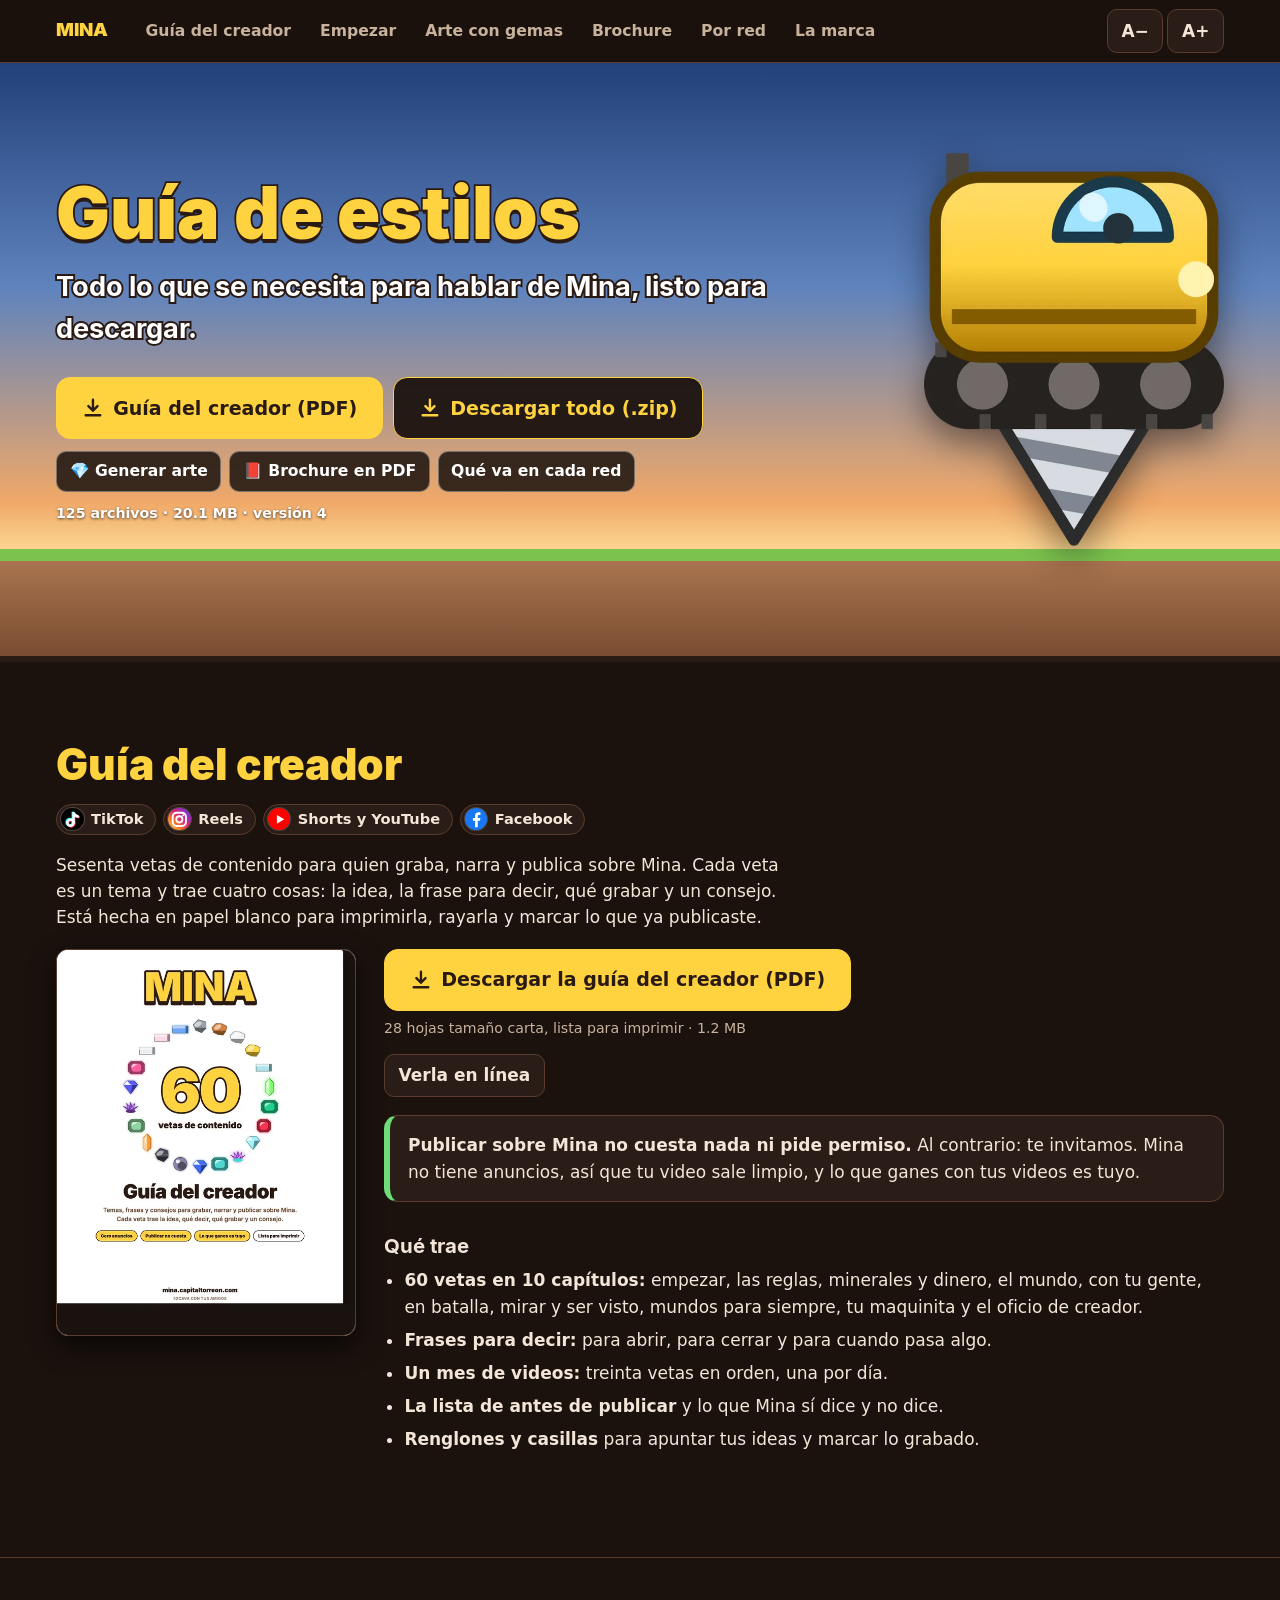
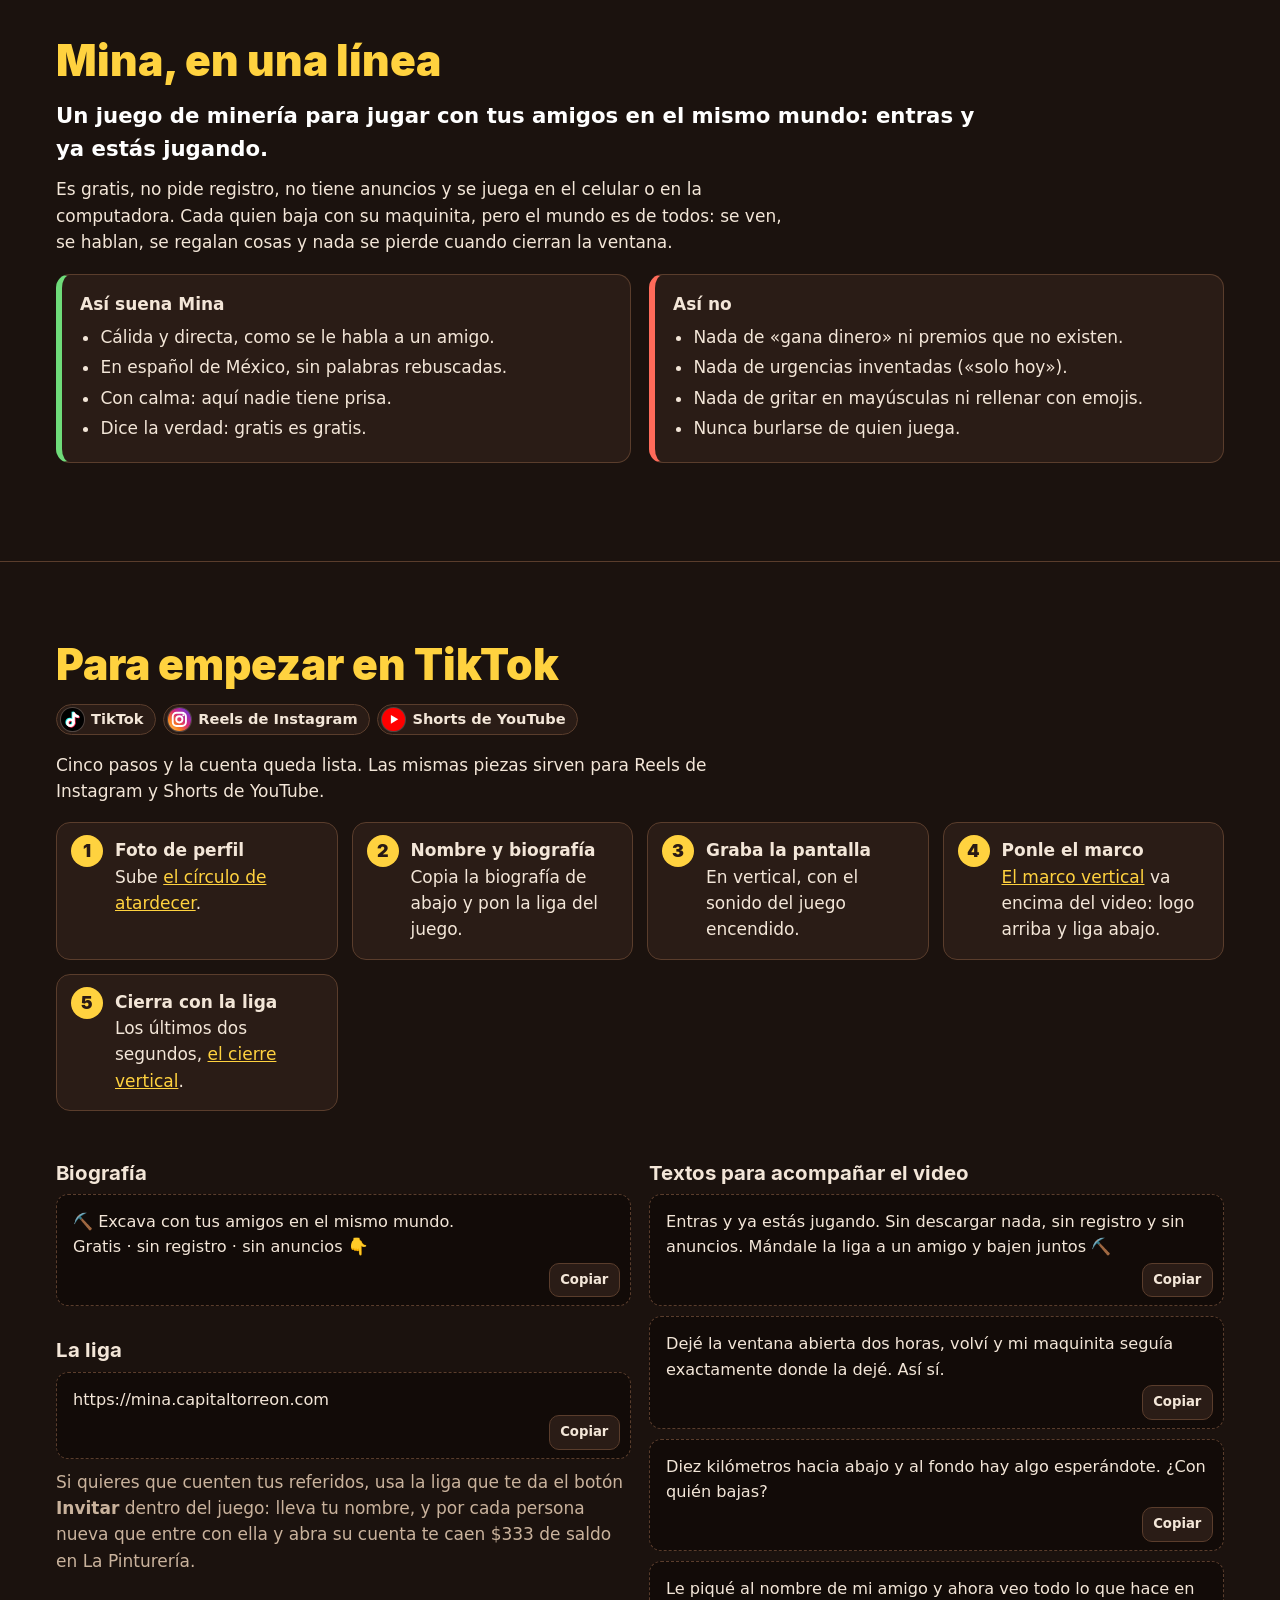
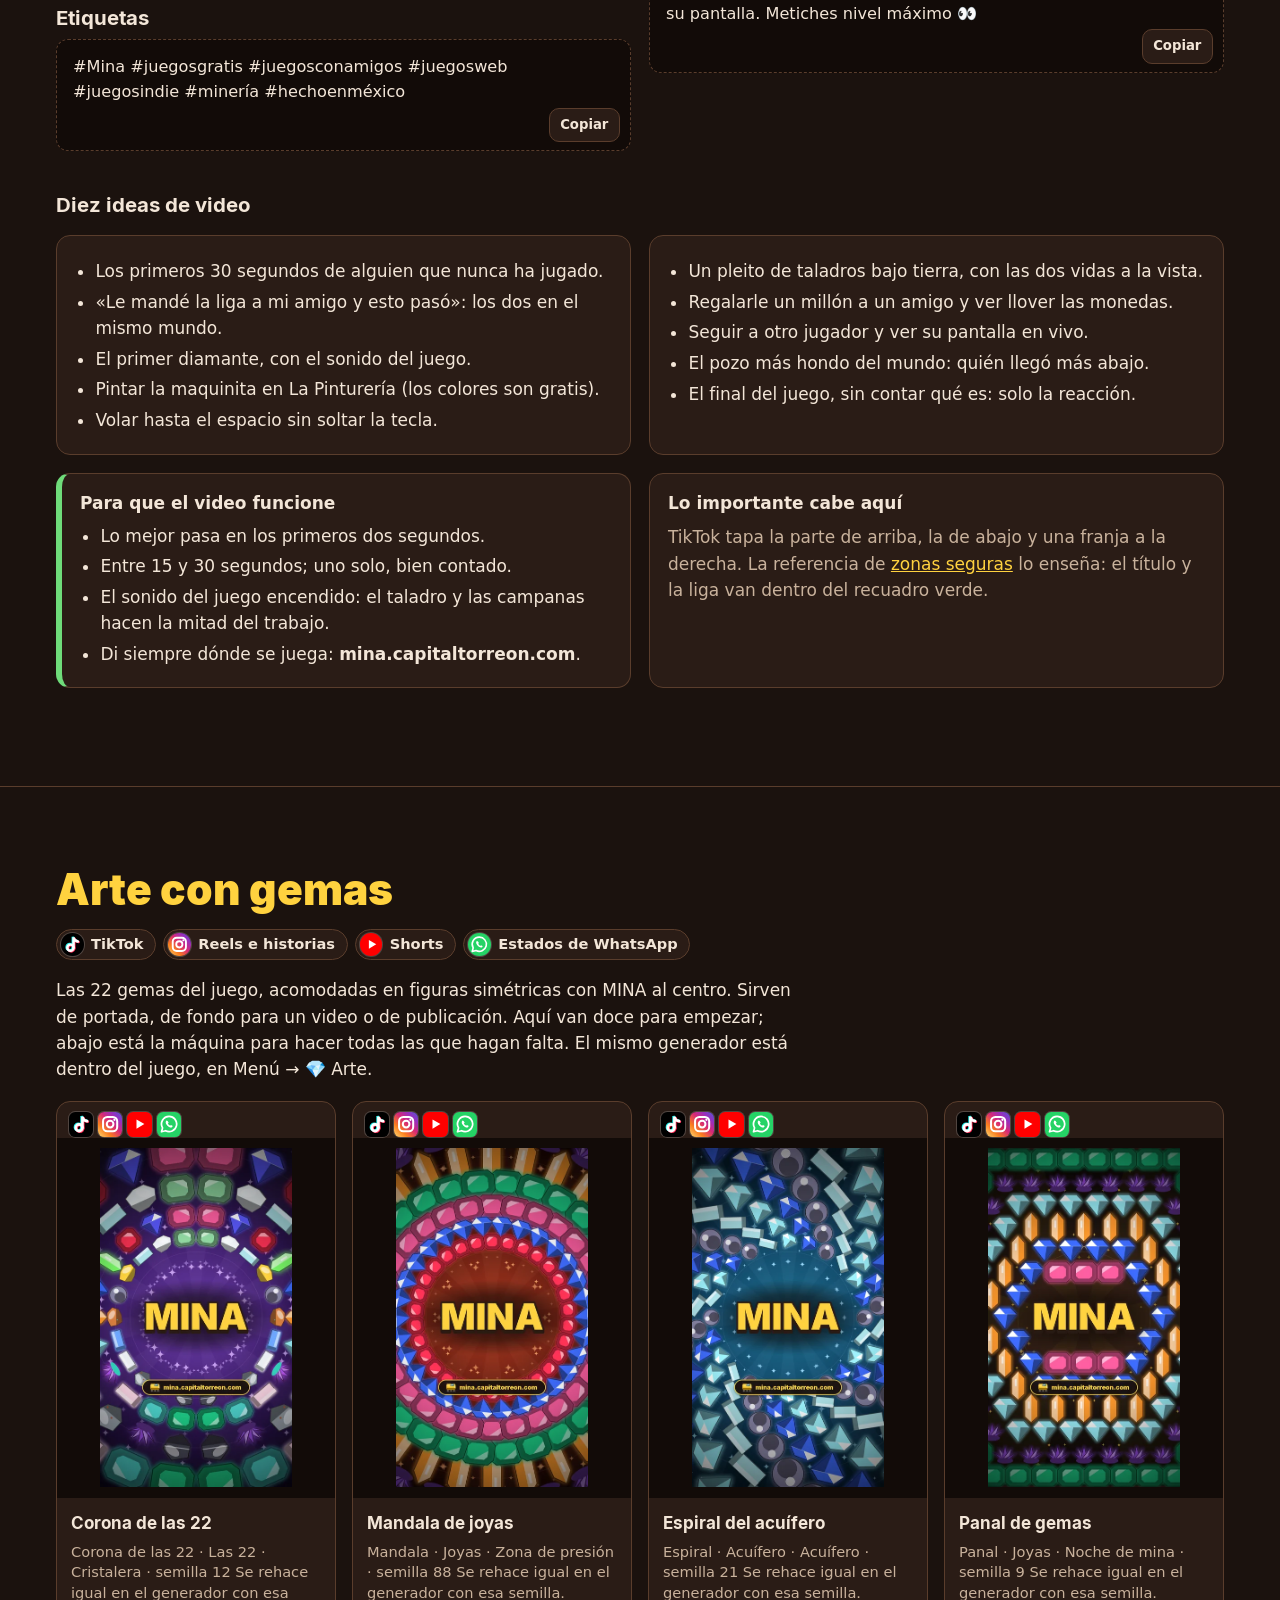
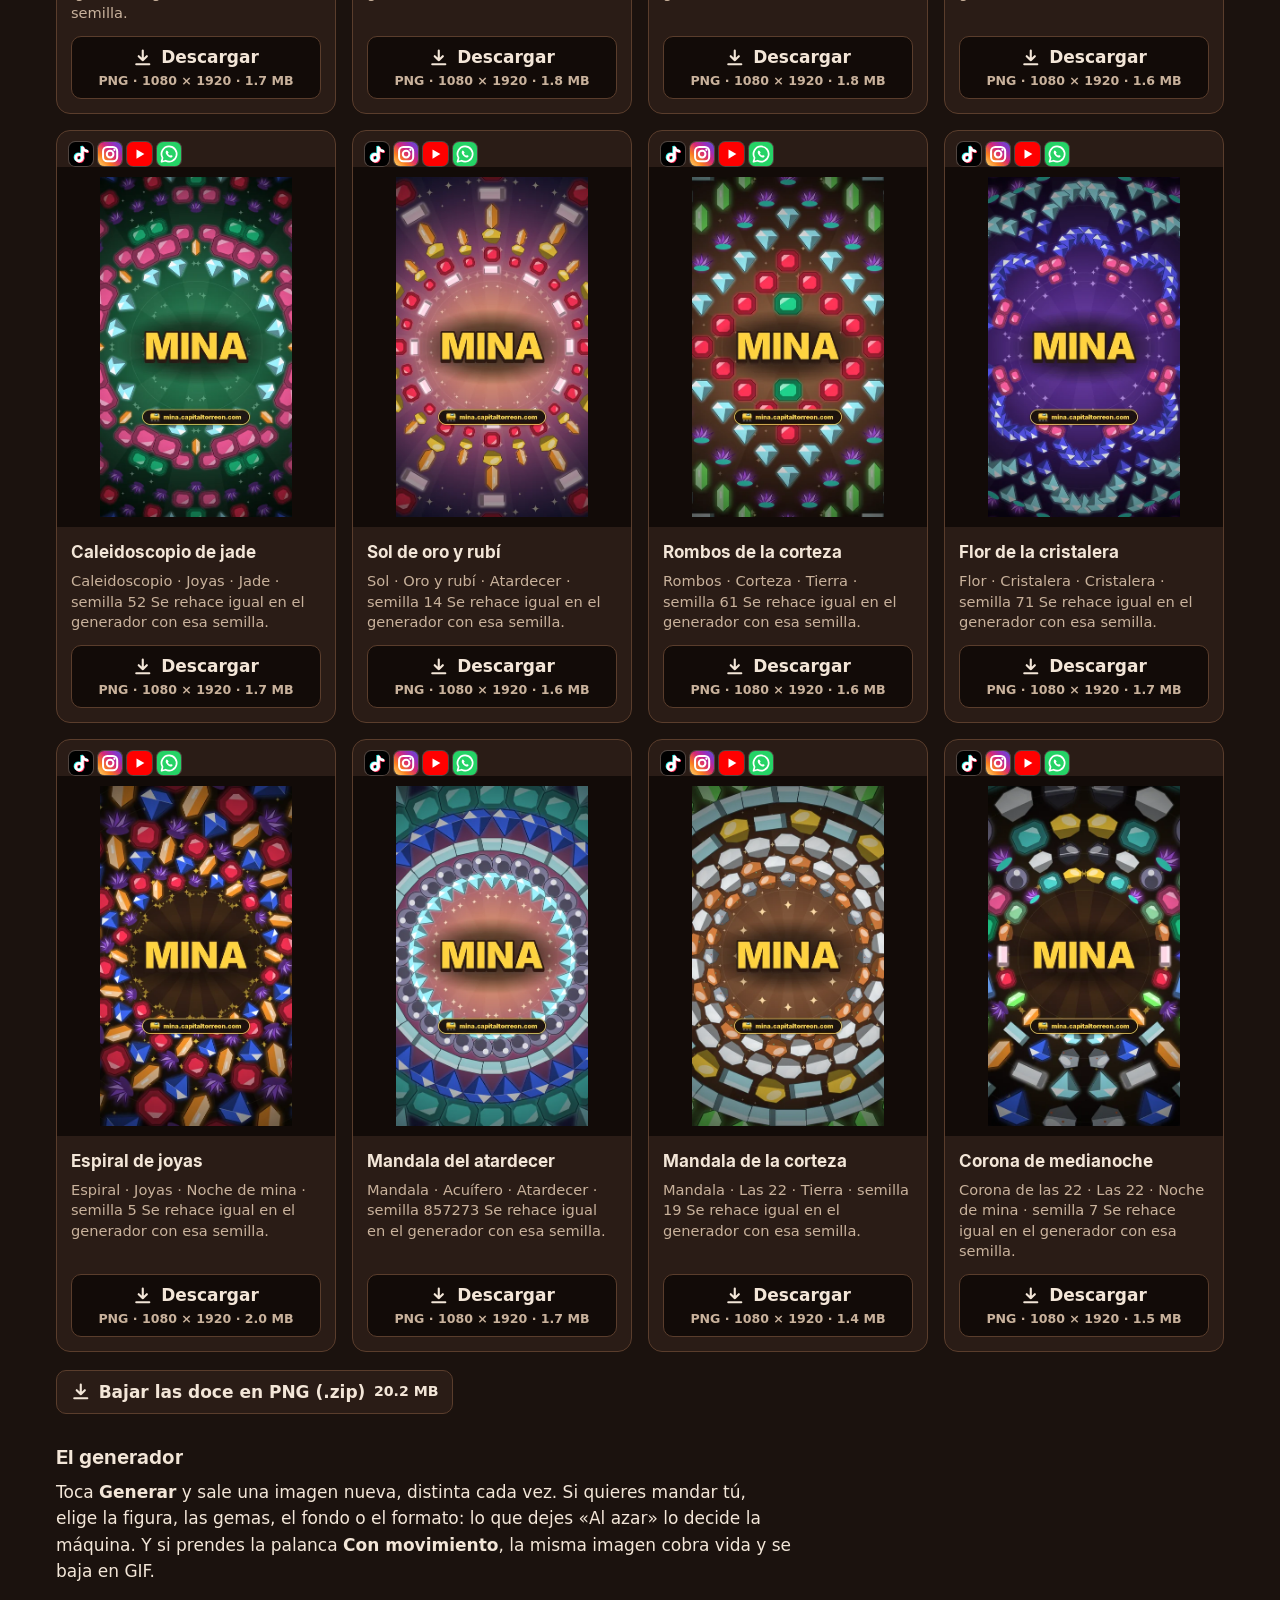
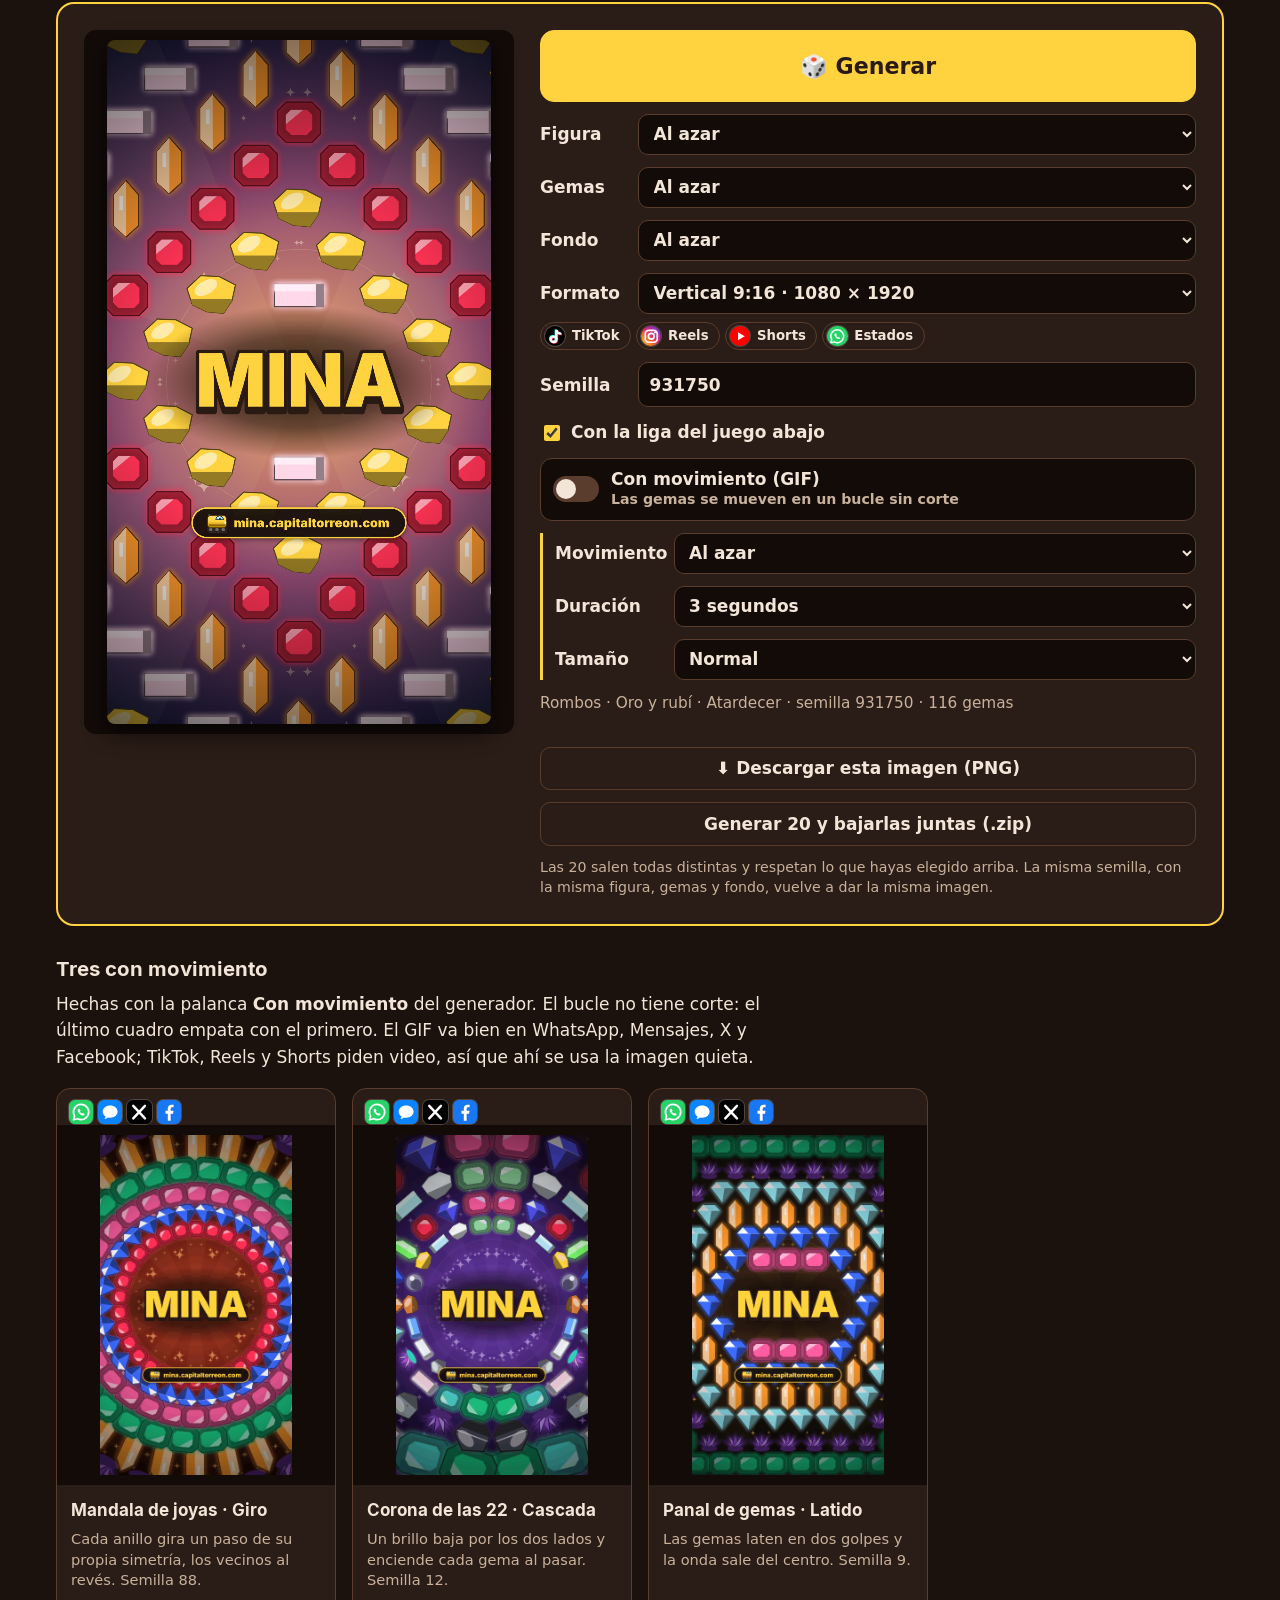
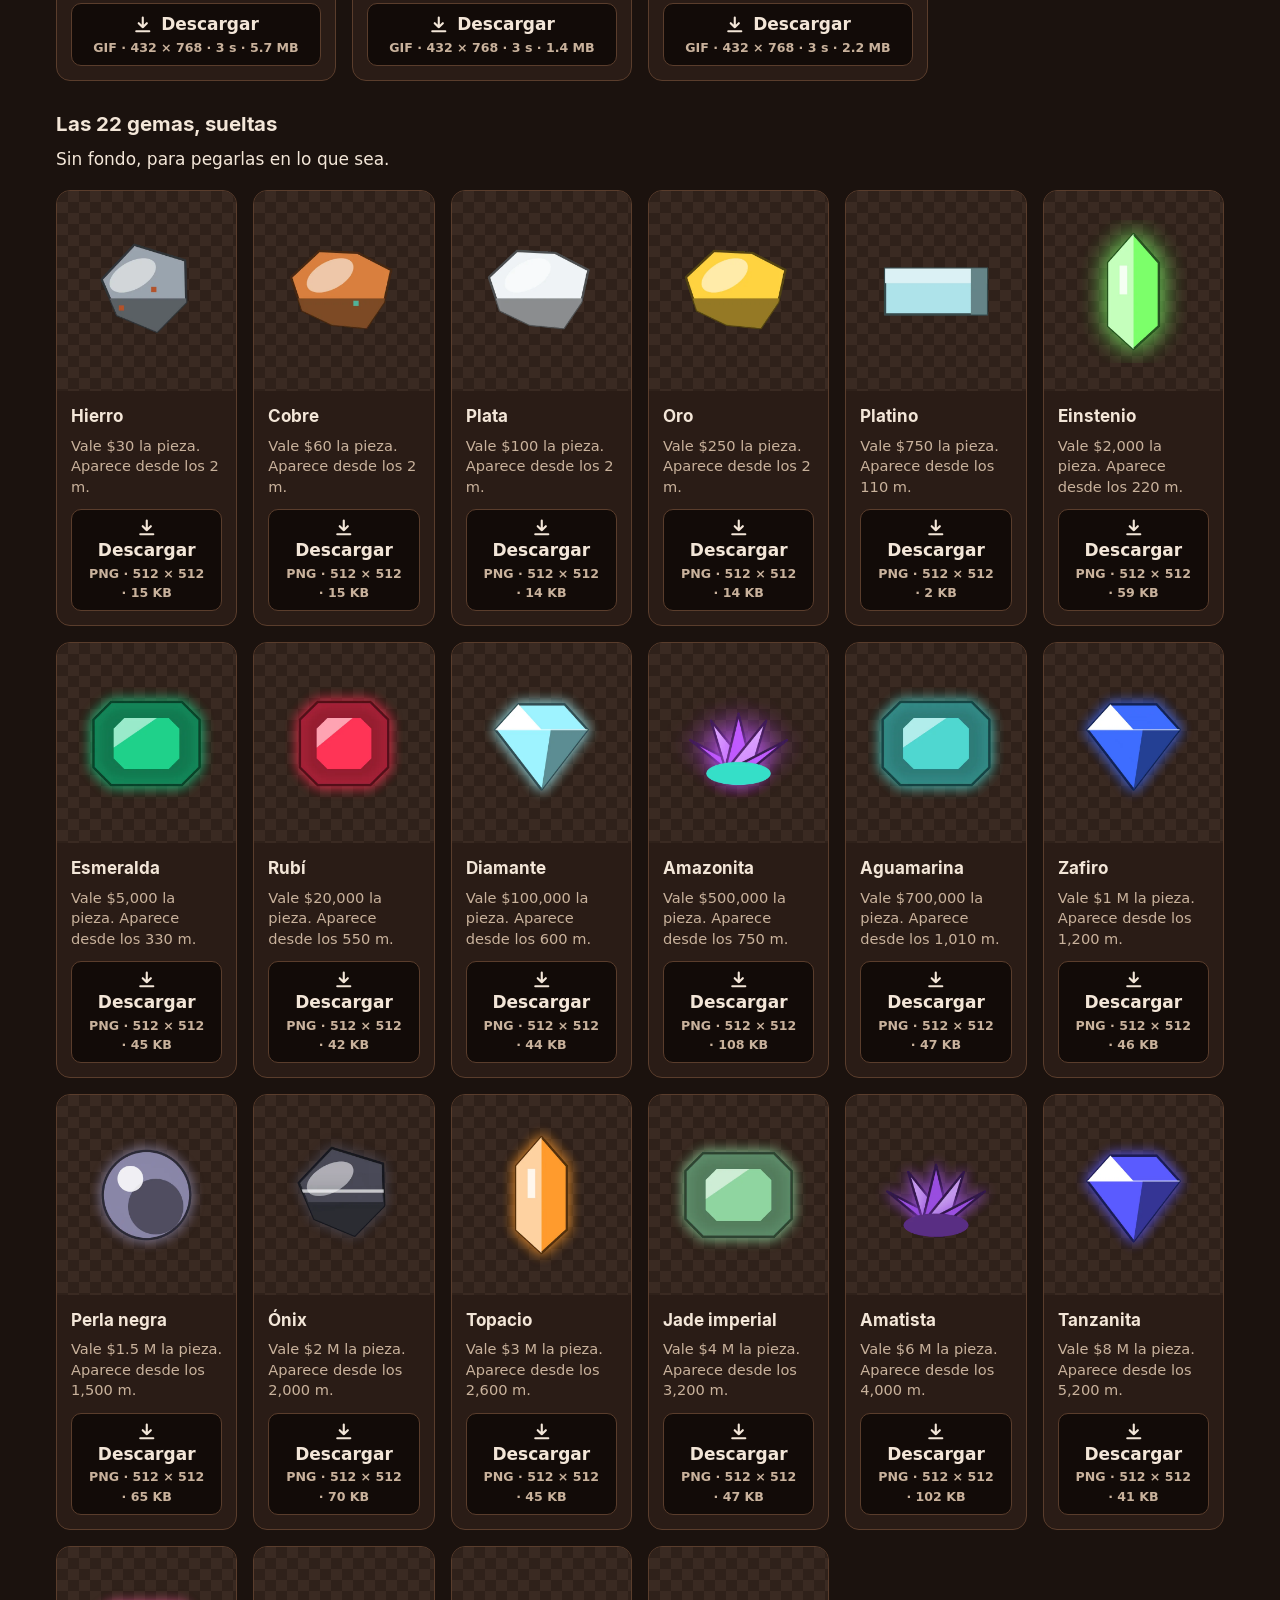
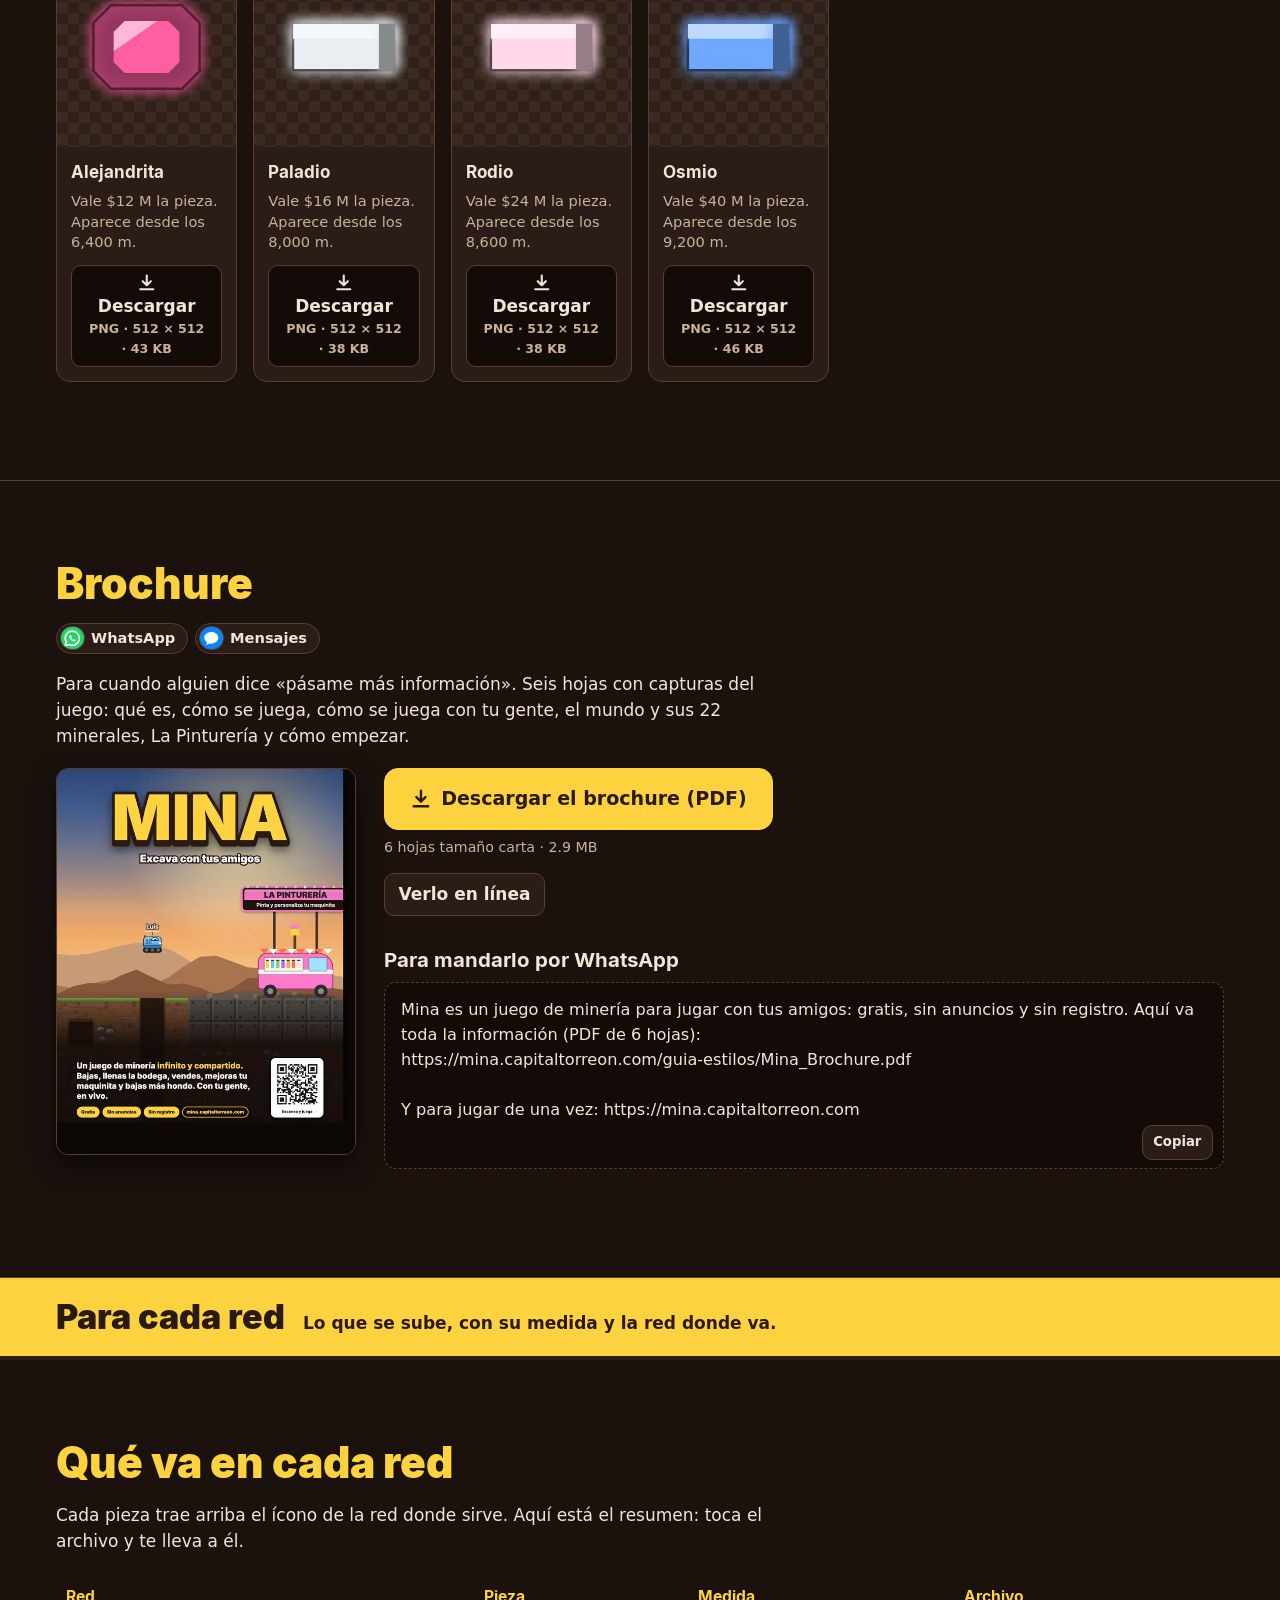
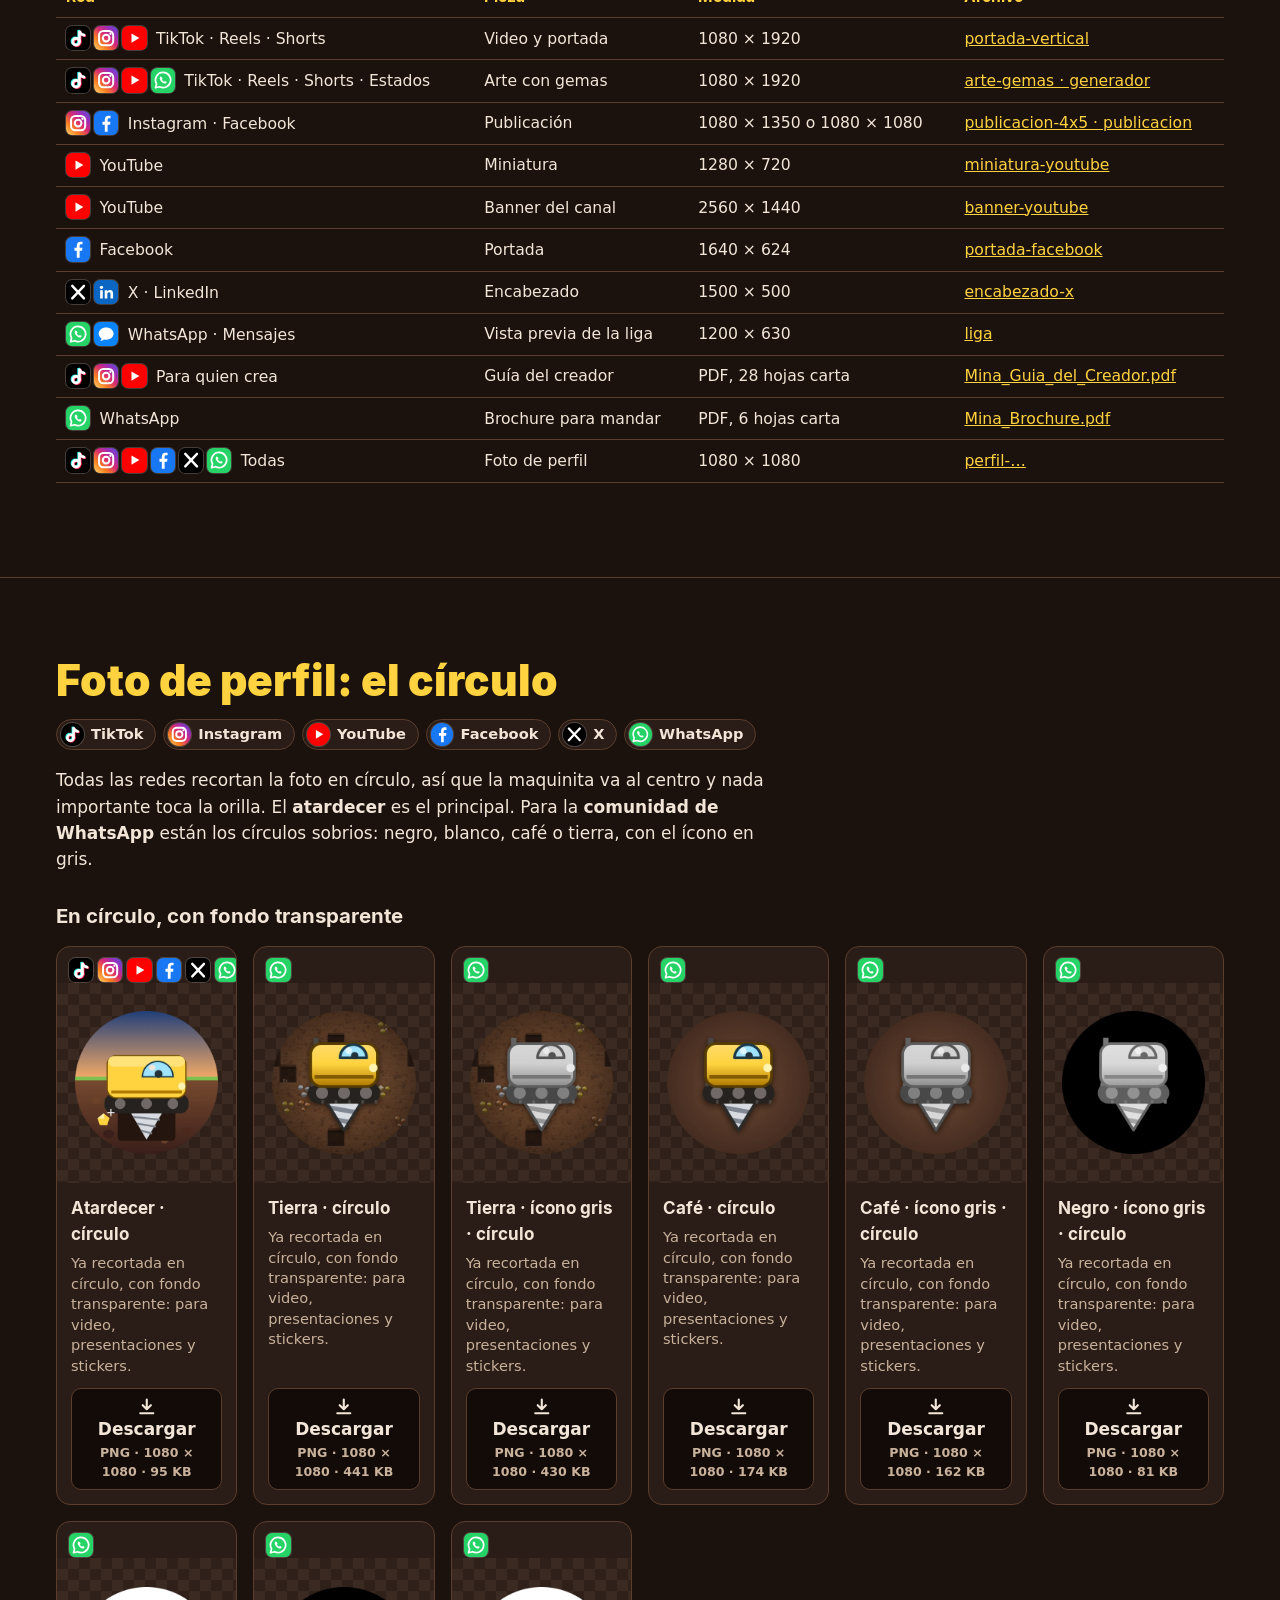
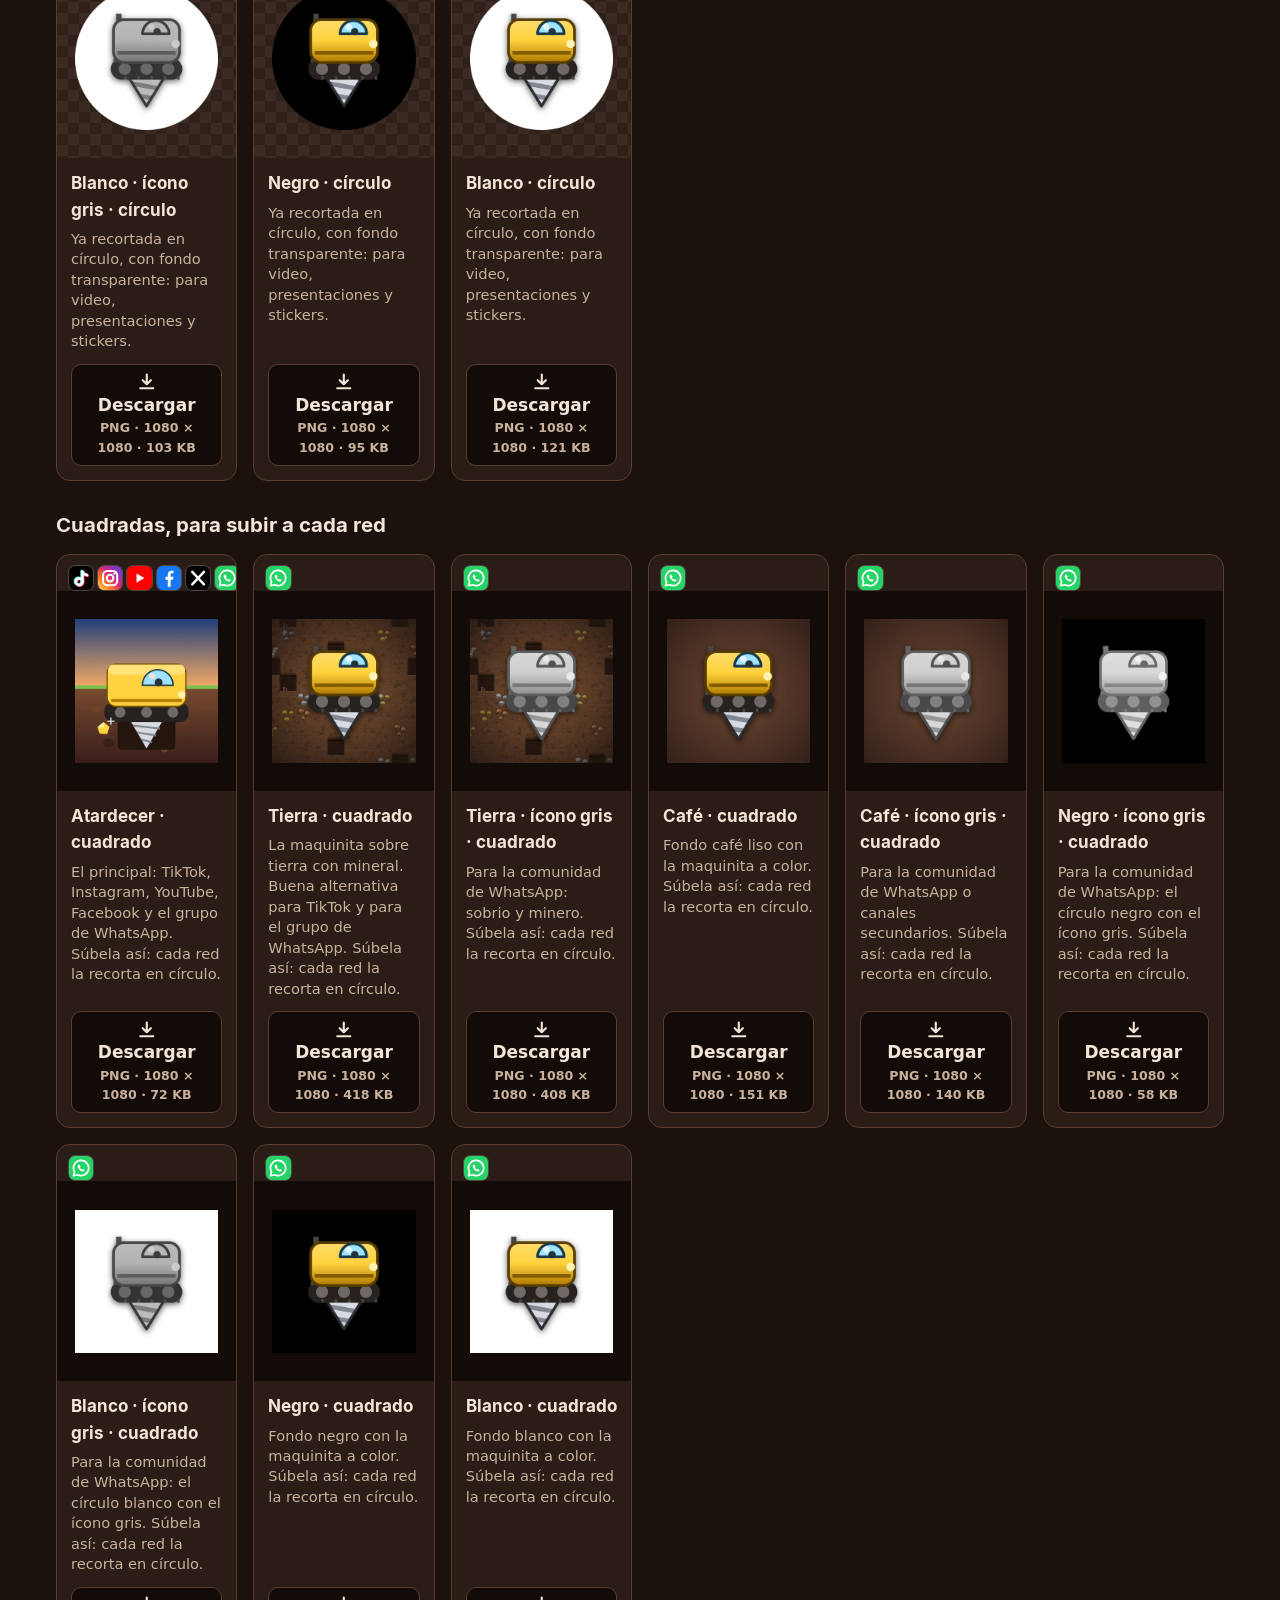
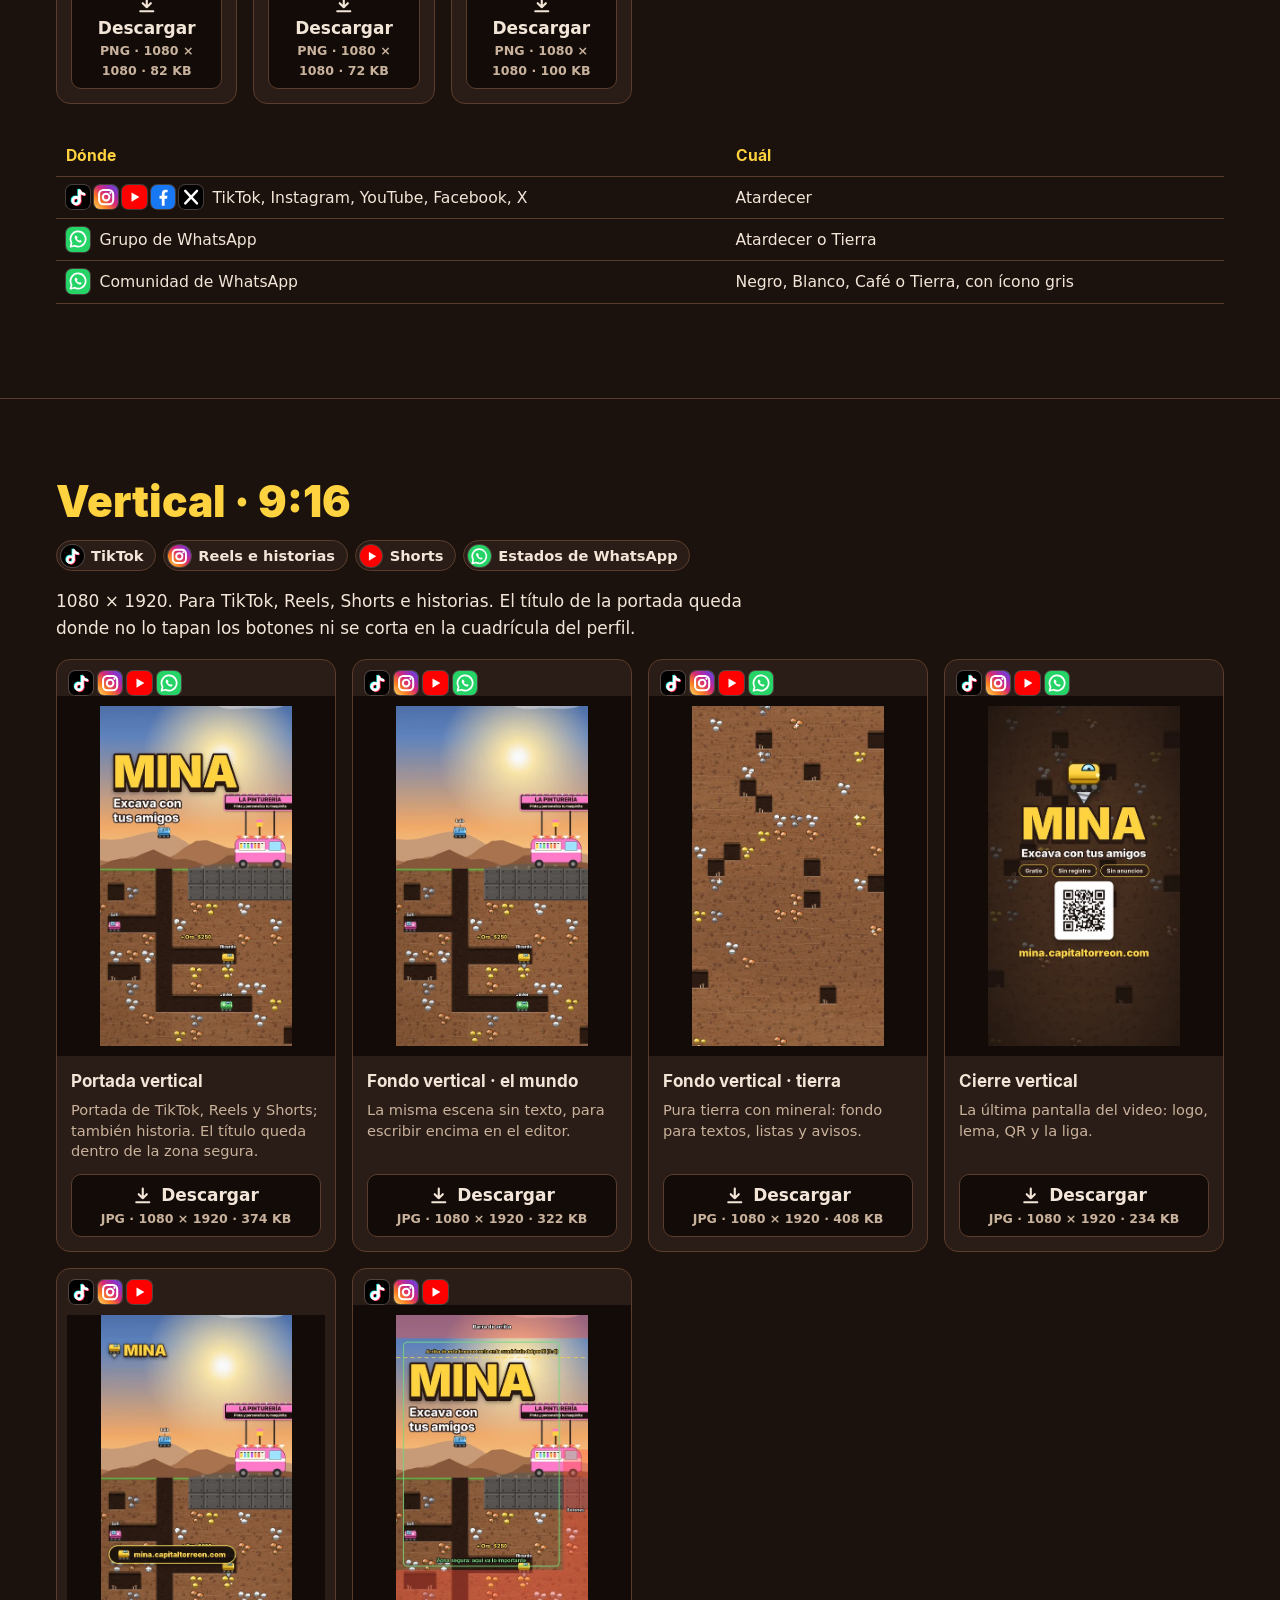
==== commit a37d3411: "Generador de arte con movimiento: GIF en bucle sin corte - Palanca «Con movimiento (GIF)», apagada d" ====
--- a/publico/guia-estilos/index.html
+++ b/publico/guia-estilos/index.html
@@ -112,6 +112,14 @@
 .gen-mando label.chk{display:flex;gap:8px;font-weight:700}.gen-mando label.chk input{width:1.2em;height:1.2em;accent-color:var(--ac)}
 .gen-mando button,.gen-mando .boton{justify-content:center}
 .gen-dato{color:var(--su);font-size:.9em;margin:0;min-height:2.8em}
+.gen-mando label.palanca{display:flex;grid-template-columns:none;gap:12px;align-items:center;cursor:pointer;background:#120b08;border:1px solid var(--borde);border-radius:12px;padding:10px 12px}
+.palanca input{position:absolute;opacity:0;pointer-events:none}
+.palanca i{flex:none;width:46px;height:26px;border-radius:999px;background:#5a3d2c;position:relative;transition:background .18s}
+.palanca i::after{content:"";position:absolute;left:3px;top:3px;width:20px;height:20px;border-radius:50%;background:#f3e6d8;transition:transform .18s}
+.palanca input:checked+i{background:var(--ac)}.palanca input:checked+i::after{transform:translateX(20px);background:var(--tinta)}
+.palanca input:focus-visible+i{outline:2px solid var(--ac);outline-offset:2px}
+.palanca span{display:block;line-height:1.25}.palanca small{display:block;font-weight:600}
+.gif-ops{display:flex;flex-direction:column;gap:12px;border-left:3px solid var(--ac);padding-left:12px}.gen-mando .gif-ops label{grid-template-columns:6.4em 1fr}
 .gen-mando small{color:var(--su);line-height:1.4}
 .bro{display:grid;grid-template-columns:minmax(0,300px) 1fr;gap:28px;align-items:start;margin:18px 0}
 .bro-img{display:block;border-radius:12px;overflow:hidden;border:1px solid var(--borde);box-shadow:0 10px 26px #000a;line-height:0}
@@ -227,7 +235,7 @@
   <p><a class="boton" id="arteZip" href="#" download><svg viewBox="0 0 24 24" fill="none" stroke="currentColor" stroke-width="2.6" stroke-linecap="round" stroke-linejoin="round"><path d="M12 3v12m0 0l-5-5m5 5l5-5M4 20h16"/></svg><span>Bajar las doce en PNG (.zip)</span><small id="arteZipDato"></small></a></p>
 
   <h3 id="generador">El generador</h3>
-  <p>Toca <b>Generar</b> y sale una imagen nueva, distinta cada vez. Si quieres mandar tú, elige la figura, las gemas, el fondo o el formato: lo que dejes «Al azar» lo decide la máquina.</p>
+  <p>Toca <b>Generar</b> y sale una imagen nueva, distinta cada vez. Si quieres mandar tú, elige la figura, las gemas, el fondo o el formato: lo que dejes «Al azar» lo decide la máquina. Y si prendes la palanca <b>Con movimiento</b>, la misma imagen cobra vida y se baja en GIF.</p>
   <div class="gen">
     <div class="gen-vista"><canvas id="genLienzo" width="1080" height="1920" aria-label="La imagen generada"></canvas></div>
     <div class="gen-mando">
@@ -239,12 +247,25 @@
       <p class="para chica" id="genRedes"></p>
       <label>Semilla<input type="text" id="genSemilla" inputmode="numeric" placeholder="Al azar" autocomplete="off"></label>
       <label class="chk"><input type="checkbox" id="genLiga" checked> Con la liga del juego abajo</label>
+      <label class="palanca"><input type="checkbox" id="genMov"><i></i><span><b>Con movimiento (GIF)</b><small>Las gemas se mueven en un bucle sin corte</small></span></label>
+      <div id="genGifOps" class="gif-ops" hidden>
+        <label>Movimiento<select id="genMovTipo"></select></label>
+        <label>Duración<select id="genSeg"><option value="2">2 segundos</option><option value="3" selected>3 segundos</option><option value="4">4 segundos</option><option value="6">6 segundos</option></select></label>
+        <label>Tamaño<select id="genTam"><option value="0.3|15">Ligero</option><option value="0.4|20" selected>Normal</option><option value="0.5|20">Grande</option></select></label>
+      </div>
       <p class="gen-dato" id="genTexto">Cargando las gemas…</p>
       <button id="genBaja">⬇ Descargar esta imagen (PNG)</button>
       <button id="gen20">Generar 20 y bajarlas juntas (.zip)</button>
       <small>Las 20 salen todas distintas y respetan lo que hayas elegido arriba. La misma semilla, con la misma figura, gemas y fondo, vuelve a dar la misma imagen.</small>
     </div>
   </div>
+
+  <h3>Tres con movimiento</h3>
+  <p>Hechas con la palanca <b>Con movimiento</b> del generador. El bucle no tiene corte: el último cuadro empata con el primero. El GIF va bien en WhatsApp, Mensajes, X y Facebook; TikTok, Reels y Shorts piden video, así que ahí se usa la imagen quieta.</p>
+  <div class="rejilla"><article class="tarjeta"><div class="redes" data-fichas="wa,msj,x,fb"></div><div class="vista foto"><img loading="lazy" src="gif/arte-gemas-gif-01-mandala-de-joyas.gif" alt="Mandala de joyas · Giro" width="432" height="768"></div><div class="dato"><b>Mandala de joyas · Giro</b><span class="uso">Cada anillo gira un paso de su propia simetría, los vecinos al revés. Semilla 88.</span>
+    <a class="boton baja" href="gif/arte-gemas-gif-01-mandala-de-joyas.gif" download="arte-gemas-gif-01-mandala-de-joyas.gif" title="Descargar arte-gemas-gif-01-mandala-de-joyas.gif"><svg viewBox="0 0 24 24" fill="none" stroke="currentColor" stroke-width="2.6" stroke-linecap="round" stroke-linejoin="round" aria-hidden="true"><path d="M12 3v12m0 0l-5-5m5 5l5-5M4 20h16"/></svg><span>Descargar</span><small>GIF · 432 × 768 · 3 s · 5.7 MB</small></a></div></article><article class="tarjeta"><div class="redes" data-fichas="wa,msj,x,fb"></div><div class="vista foto"><img loading="lazy" src="gif/arte-gemas-gif-02-corona-de-las-22.gif" alt="Corona de las 22 · Cascada" width="432" height="768"></div><div class="dato"><b>Corona de las 22 · Cascada</b><span class="uso">Un brillo baja por los dos lados y enciende cada gema al pasar. Semilla 12.</span>
+    <a class="boton baja" href="gif/arte-gemas-gif-02-corona-de-las-22.gif" download="arte-gemas-gif-02-corona-de-las-22.gif" title="Descargar arte-gemas-gif-02-corona-de-las-22.gif"><svg viewBox="0 0 24 24" fill="none" stroke="currentColor" stroke-width="2.6" stroke-linecap="round" stroke-linejoin="round" aria-hidden="true"><path d="M12 3v12m0 0l-5-5m5 5l5-5M4 20h16"/></svg><span>Descargar</span><small>GIF · 432 × 768 · 3 s · 1.4 MB</small></a></div></article><article class="tarjeta"><div class="redes" data-fichas="wa,msj,x,fb"></div><div class="vista foto"><img loading="lazy" src="gif/arte-gemas-gif-03-panal-de-gemas.gif" alt="Panal de gemas · Latido" width="432" height="768"></div><div class="dato"><b>Panal de gemas · Latido</b><span class="uso">Las gemas laten en dos golpes y la onda sale del centro. Semilla 9.</span>
+    <a class="boton baja" href="gif/arte-gemas-gif-03-panal-de-gemas.gif" download="arte-gemas-gif-03-panal-de-gemas.gif" title="Descargar arte-gemas-gif-03-panal-de-gemas.gif"><svg viewBox="0 0 24 24" fill="none" stroke="currentColor" stroke-width="2.6" stroke-linecap="round" stroke-linejoin="round" aria-hidden="true"><path d="M12 3v12m0 0l-5-5m5 5l5-5M4 20h16"/></svg><span>Descargar</span><small>GIF · 432 × 768 · 3 s · 2.2 MB</small></a></div></article></div>
 
   <h3>Las 22 gemas, sueltas</h3>
   <p>Sin fondo, para pegarlas en lo que sea.</p>
@@ -433,6 +454,7 @@
 }
 const FORMATO_REDES = { vertical: [['tt'], ['ig', 'Reels'], ['yt', 'Shorts'], ['wa', 'Estados']], cuatro5: [['ig'], ['fb']], cuadrado: [['ig'], ['fb'], ['x'], ['in']], horizontal: [['yt'], ['fb'], ['x'], ['in']] };
 for (const p of document.querySelectorAll('.para[data-redes]')) p.innerHTML = pastillas(p.dataset.redes.split(',').map((x) => x.split(':')));
+for (const d of document.querySelectorAll('[data-fichas]')) d.innerHTML = d.dataset.fichas.split(',').map(ficha).join('');
 for (const td of document.querySelectorAll('td[data-redes]')) td.insertAdjacentHTML('afterbegin', `<span class="grupito">${td.dataset.redes.split(',').map(ficha).join('')}</span>`);
 function tarjeta(a) {
   const ruta = `kit/${a.c}/${a.f}`, ext = a.f.split('.').pop().toUpperCase(), marco = a.fondo.startsWith('foto-marco');
@@ -469,22 +491,38 @@
   llena('#genEstilo', A.ESTILOS, (v) => v.n); llena('#genPaleta', A.PALETAS, (v) => v.n); llena('#genFondo', A.FONDOS, (v) => v.n);
   $('#genFormato').innerHTML = Object.entries(A.FORMATOS).map(([k, v]) => `<option value="${k}">${esc(v[2])} · ${v[0]} × ${v[1]}</option>`).join('');
   const nueva = () => 1 + Math.floor(Math.random() * 999999);
-  const ponRedes = () => { $('#genRedes').innerHTML = pastillas(FORMATO_REDES[$('#genFormato').value] || []); };
+  const ponRedes = () => { $('#genRedes').innerHTML = pastillas($('#genMov').checked ? [['wa'], ['msj'], ['x'], ['fb']] : FORMATO_REDES[$('#genFormato').value] || []); };      // el GIF no entra como video en TikTok, Reels ni Shorts
   const op = (semilla) => ({ semilla, estilo: $('#genEstilo').value, paleta: $('#genPaleta').value, fondo: $('#genFondo').value, formato: $('#genFormato').value, liga: $('#genLiga').checked });
   const bajar = (blob, nombre) => { const a = document.createElement('a'); a.href = URL.createObjectURL(blob); a.download = nombre; document.body.appendChild(a); a.click(); a.remove(); setTimeout(() => URL.revokeObjectURL(a.href), 30000); };
-  let ultima = null, ocupado = false;
+  $('#genMovTipo').innerHTML = '<option value="">Al azar</option>' + Object.entries(A.MOVIMIENTOS).map(([k, v]) => `<option value="${k}">${esc(v)}</option>`).join('');
+  const conMov = () => $('#genMov').checked, tam = () => $('#genTam').value.split('|').map(Number);
+  let ultima = null, ocupado = false, vivo = null;
   async function pinta(semilla) {
     if (ocupado) return; ocupado = true;
-    try { ultima = await A.pintar(L, op(semilla)); $('#genSemilla').value = ultima.semilla; $('#genTexto').textContent = `${ultima.texto} · ${ultima.gemas} gemas`; }
-    catch { $('#genTexto').textContent = 'No se pudieron cargar las gemas. Recarga la página.'; }
+    try {
+      if (vivo) { vivo.parar(); vivo = null; }
+      if (conMov()) { vivo = await A.animar(L, { ...op(semilla), movimiento: $('#genMovTipo').value, escala: tam()[0], segundos: +$('#genSeg').value }); ultima = vivo.info; $('#genTexto').textContent = `${ultima.texto} · ${L.width} × ${L.height} · ${$('#genSeg').value} s`; }
+      else { ultima = await A.pintar(L, op(semilla)); $('#genTexto').textContent = `${ultima.texto} · ${ultima.gemas} gemas`; }
+      $('#genSemilla').value = ultima.semilla;
+    } catch { $('#genTexto').textContent = 'No se pudieron cargar las gemas. Recarga la página.'; }
     ocupado = false;
   }
+  const ponModo = () => { const m = conMov(); $('#genGifOps').hidden = !m; $('#gen20').hidden = m; $('#gen20').nextElementSibling.hidden = m; $('#genBaja').textContent = m ? '⬇ Descargar este GIF' : '⬇ Descargar esta imagen (PNG)'; };
   $('#genYa').onclick = () => pinta(nueva());
-  for (const id of ['#genEstilo', '#genPaleta', '#genFondo', '#genFormato', '#genLiga']) $(id).onchange = () => { ponRedes(); pinta(ultima ? ultima.semilla : nueva()); };
-  ponRedes();
+  for (const id of ['#genEstilo', '#genPaleta', '#genFondo', '#genFormato', '#genLiga', '#genMov', '#genMovTipo', '#genSeg', '#genTam']) $(id).onchange = () => { ponRedes(); ponModo(); pinta(ultima ? ultima.semilla : nueva()); };
+  ponRedes(); ponModo();
   $('#genSemilla').onchange = () => pinta(parseInt($('#genSemilla').value.replace(/\D/g, ''), 10) || nueva());
   $('#genSemilla').onkeydown = (e) => { if (e.key === 'Enter') e.target.blur(); };
-  $('#genBaja').onclick = async () => { if (!ultima || ocupado) return; aviso('Descargando…'); bajar(await A.aPng(L), ultima.nombre); };
+  $('#genBaja').onclick = async () => {
+    if (!ultima || ocupado) return;
+    if (!conMov()) { aviso('Descargando…'); return bajar(await A.aPng(L), ultima.nombre); }
+    ocupado = true; const b = $('#genBaja'), [escala, fps] = tam();
+    try {
+      const g = await A.gif({ ...op(ultima.semilla), movimiento: ultima.movimiento, escala }, { segundos: +$('#genSeg').value, fps, alAvance: (x) => { b.textContent = `Haciendo el GIF… ${Math.round(x * 100)} %`; } });
+      bajar(g, ultima.nombre); $('#genTexto').textContent = `${ultima.texto} · GIF de ${g.info.segundos} s · ${g.info.ancho} × ${g.info.alto} · ${(g.size / 1048576).toFixed(1)} MB`; aviso('GIF listo');
+    } catch { aviso('No se pudo hacer el GIF. Intenta con el tamaño Ligero.'); }
+    ocupado = false; ponModo();
+  };
   $('#gen20').onclick = async () => {
     if (ocupado) return; ocupado = true; const b = $('#gen20'), antes = b.textContent, c = document.createElement('canvas'), arch = [], ya = new Set();
     try {
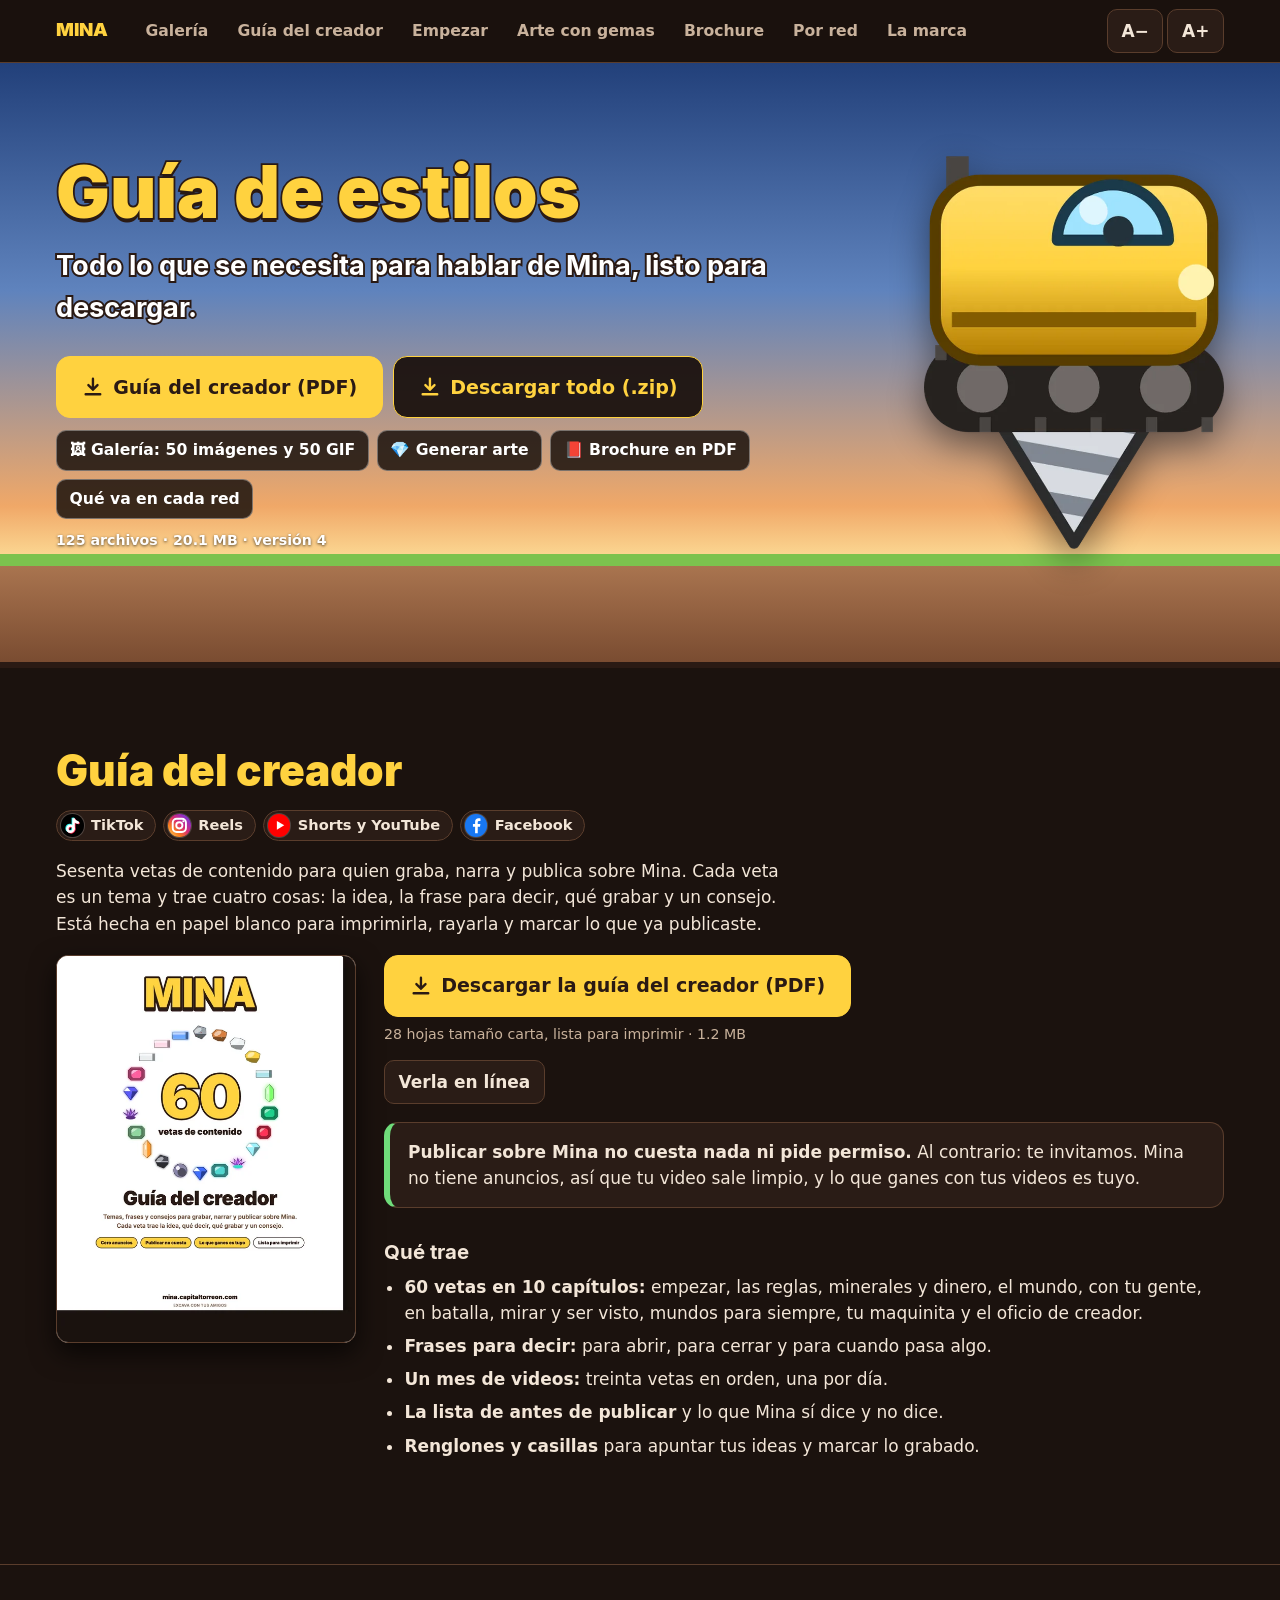
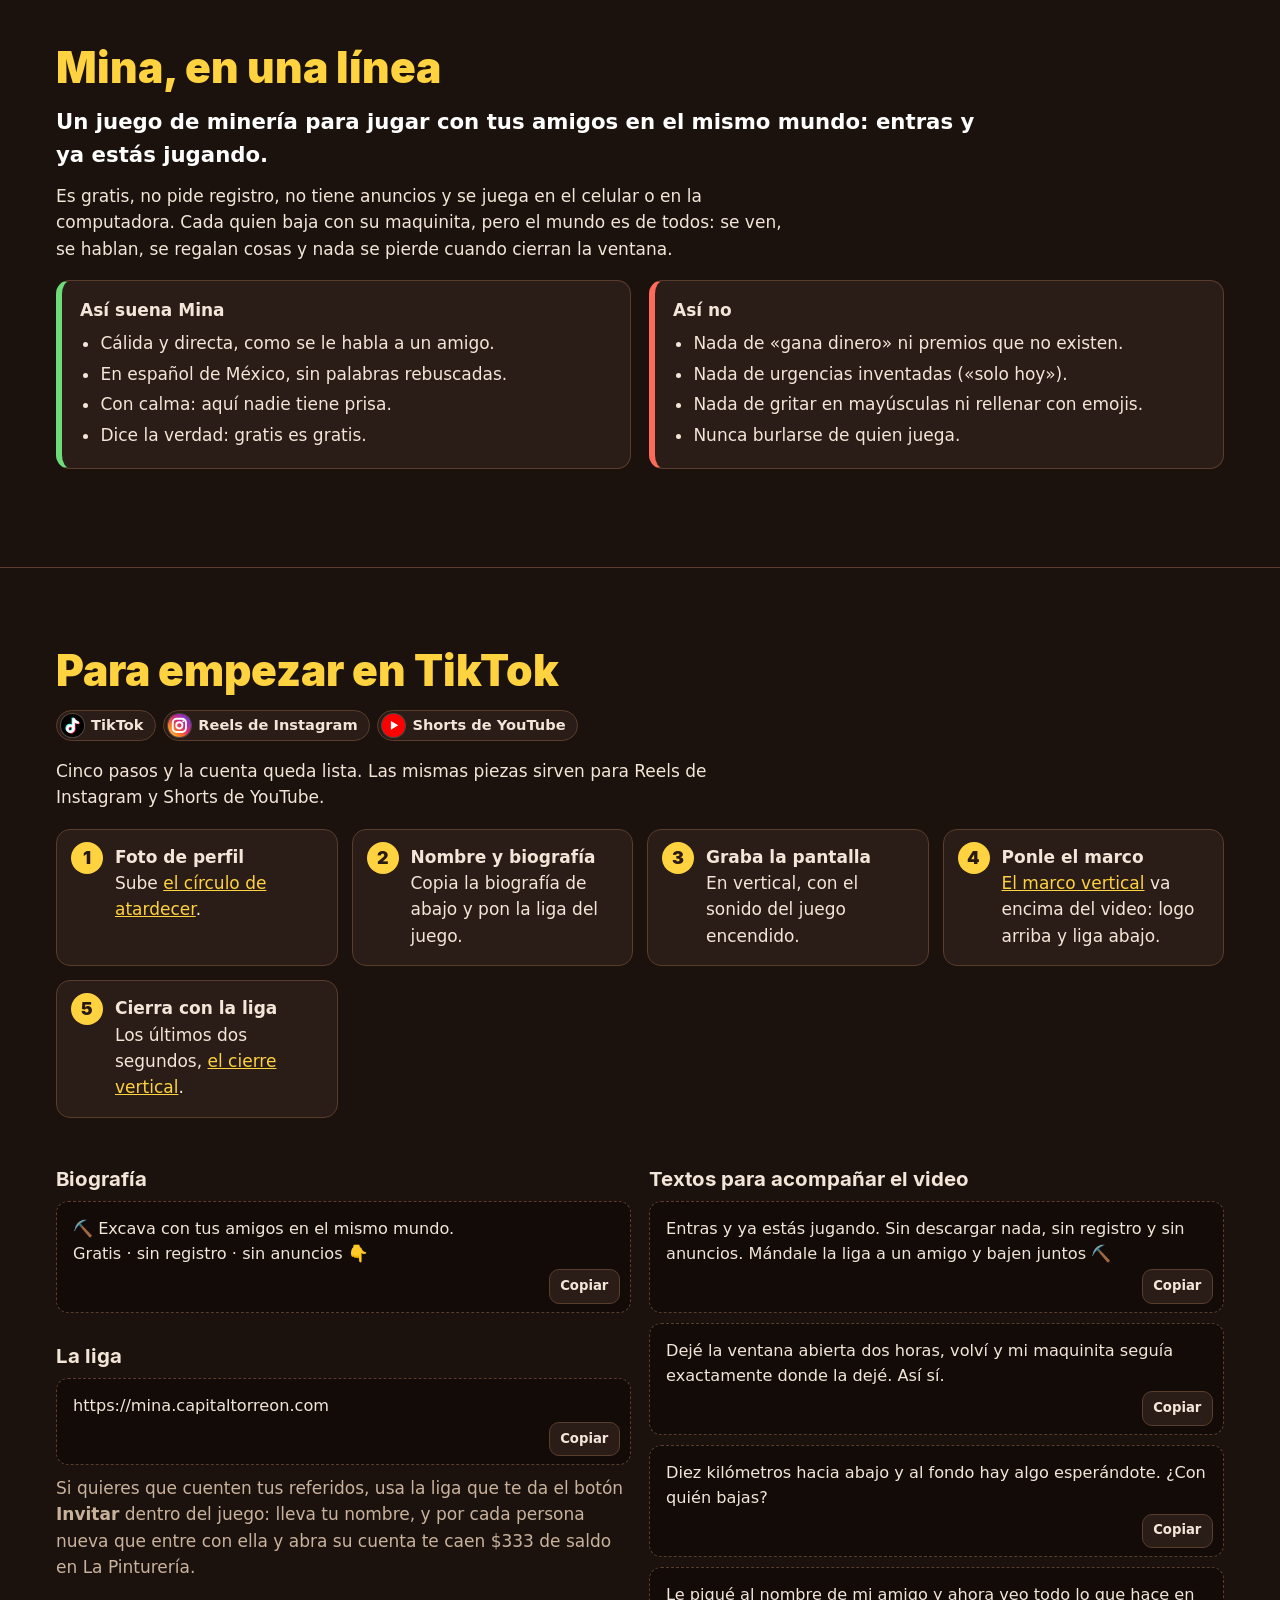
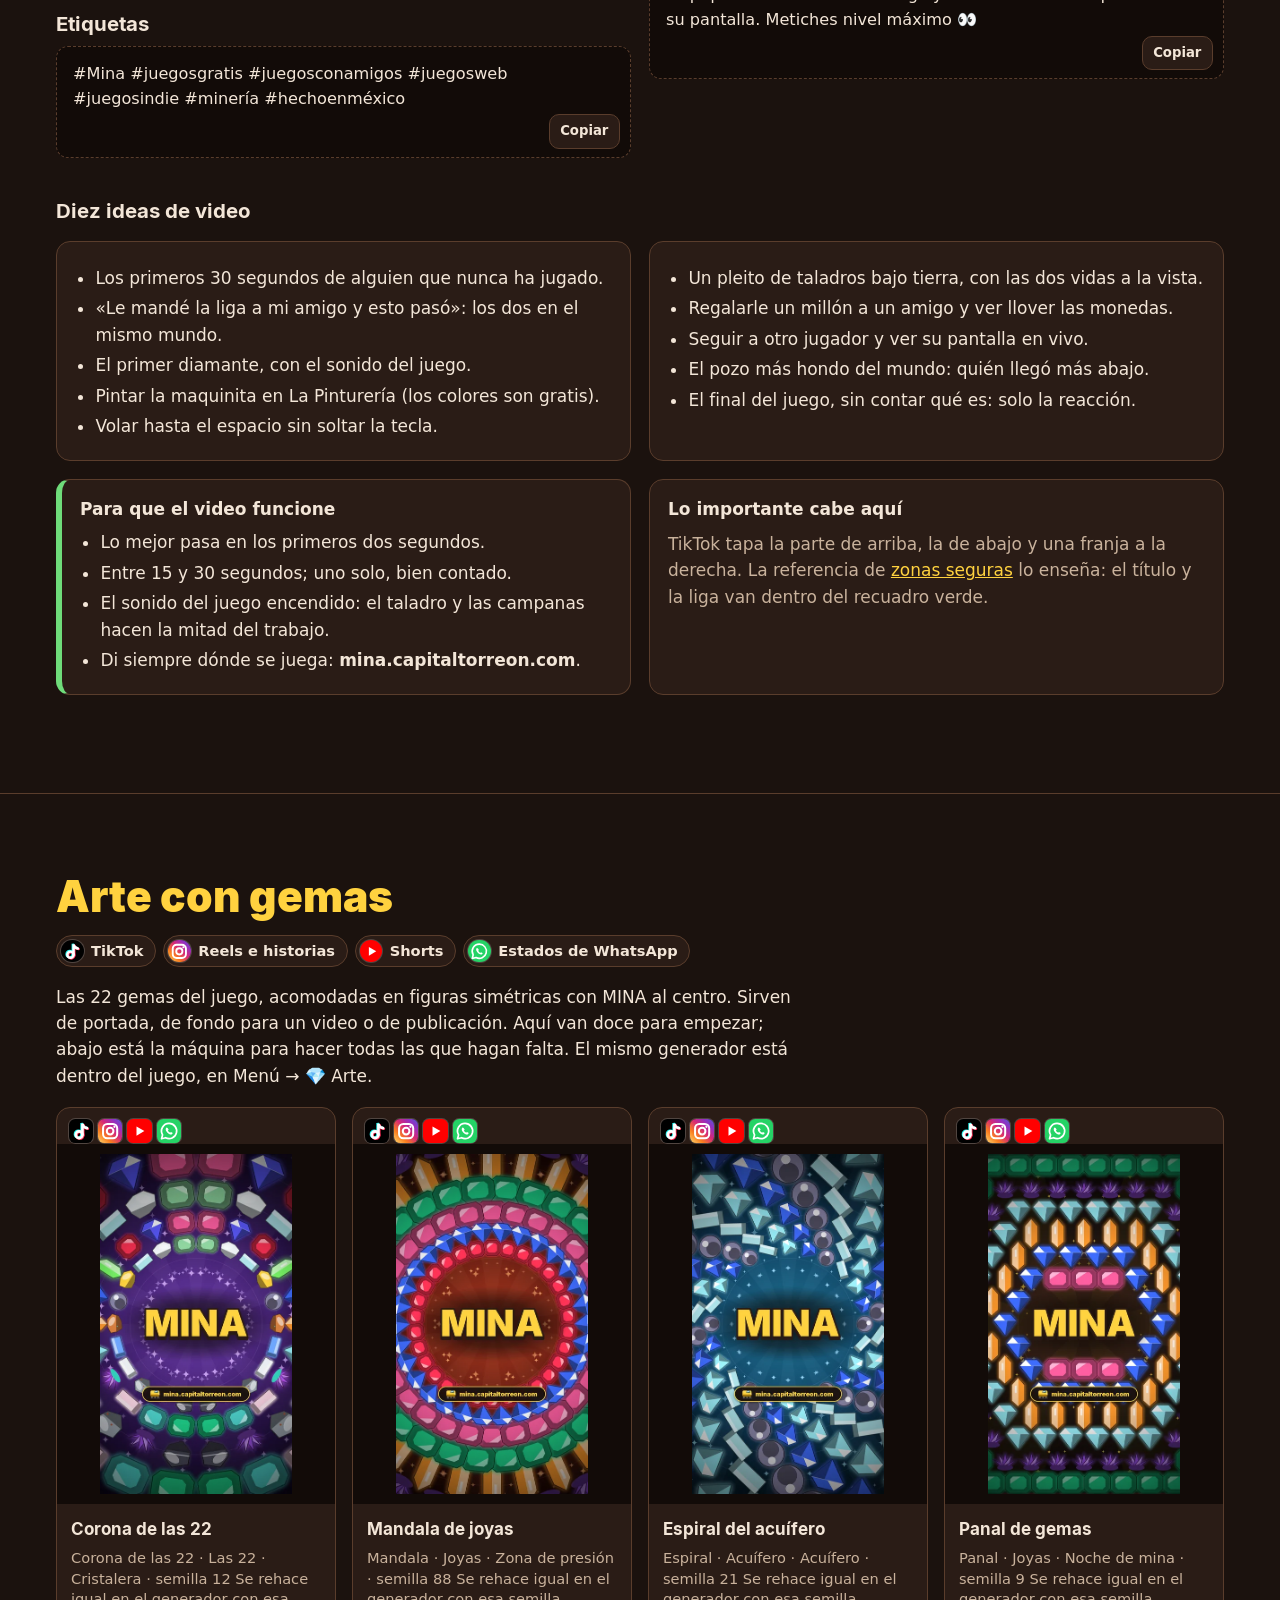
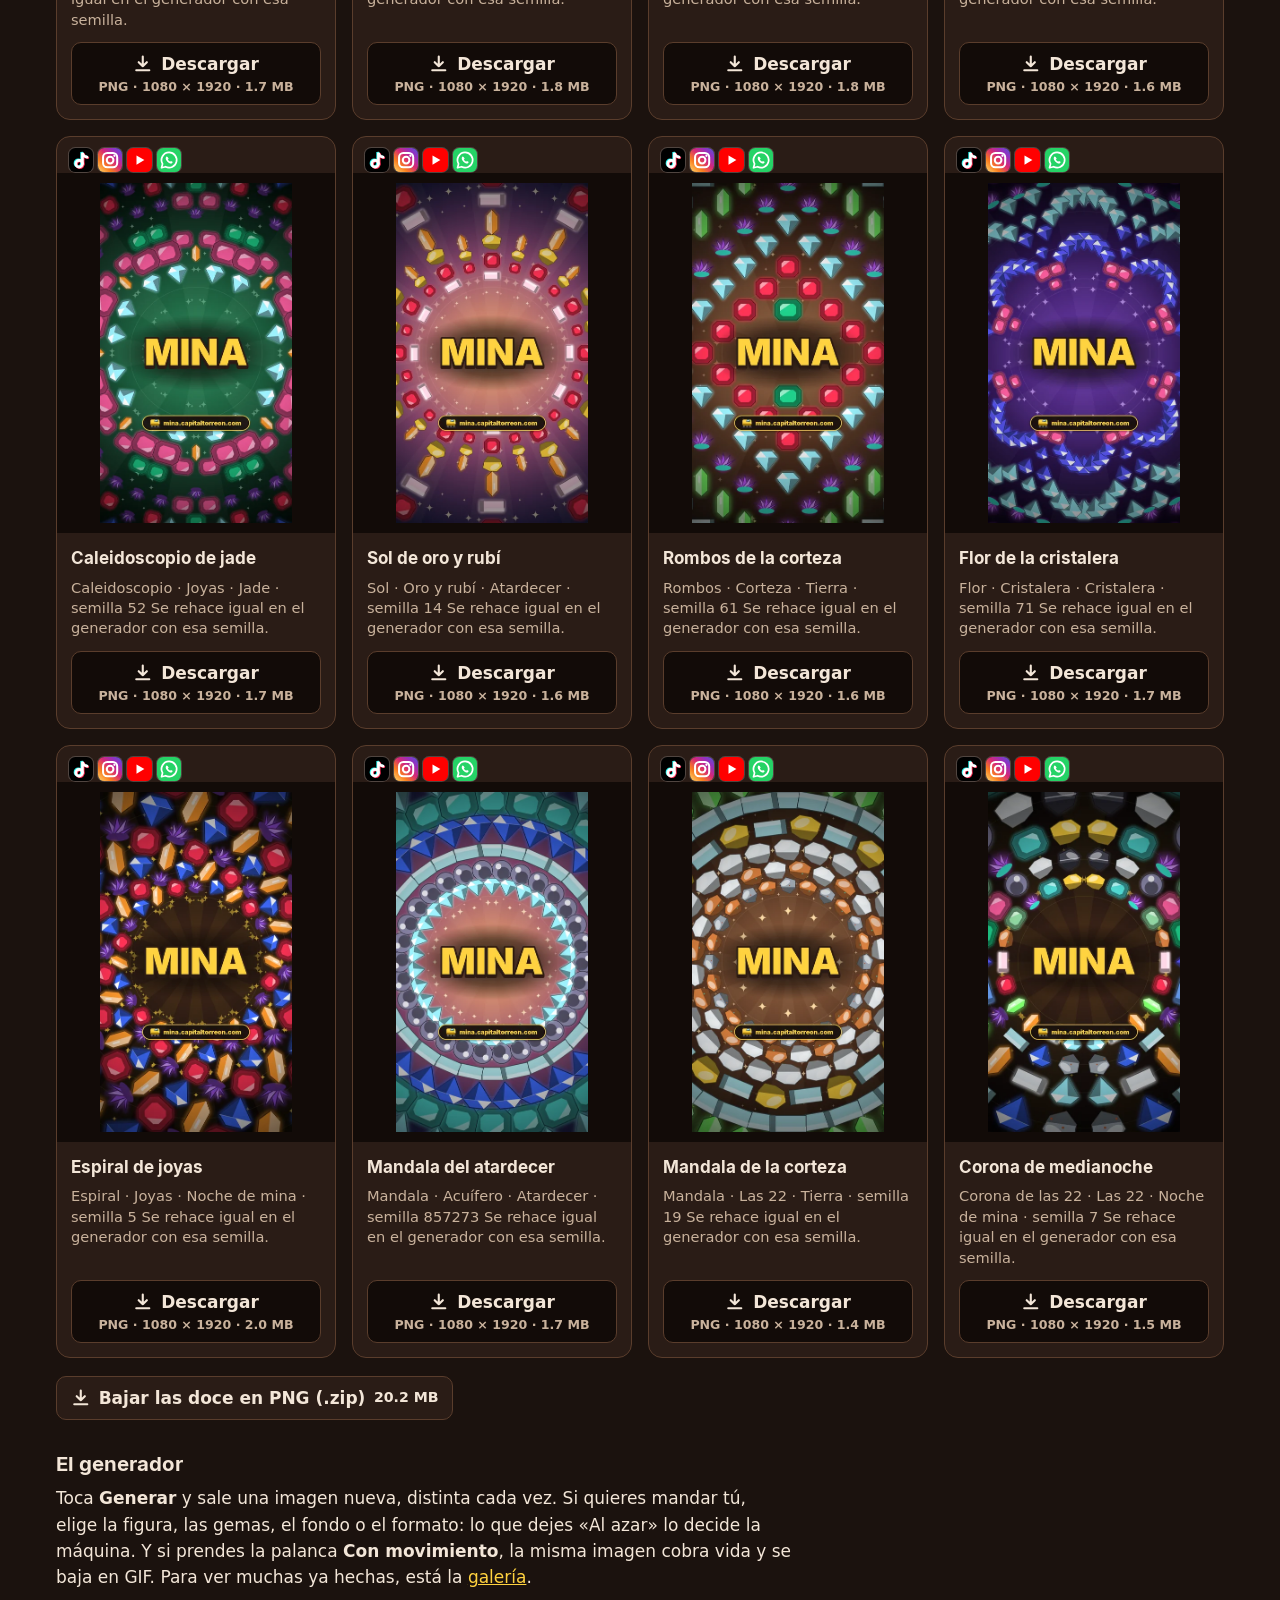
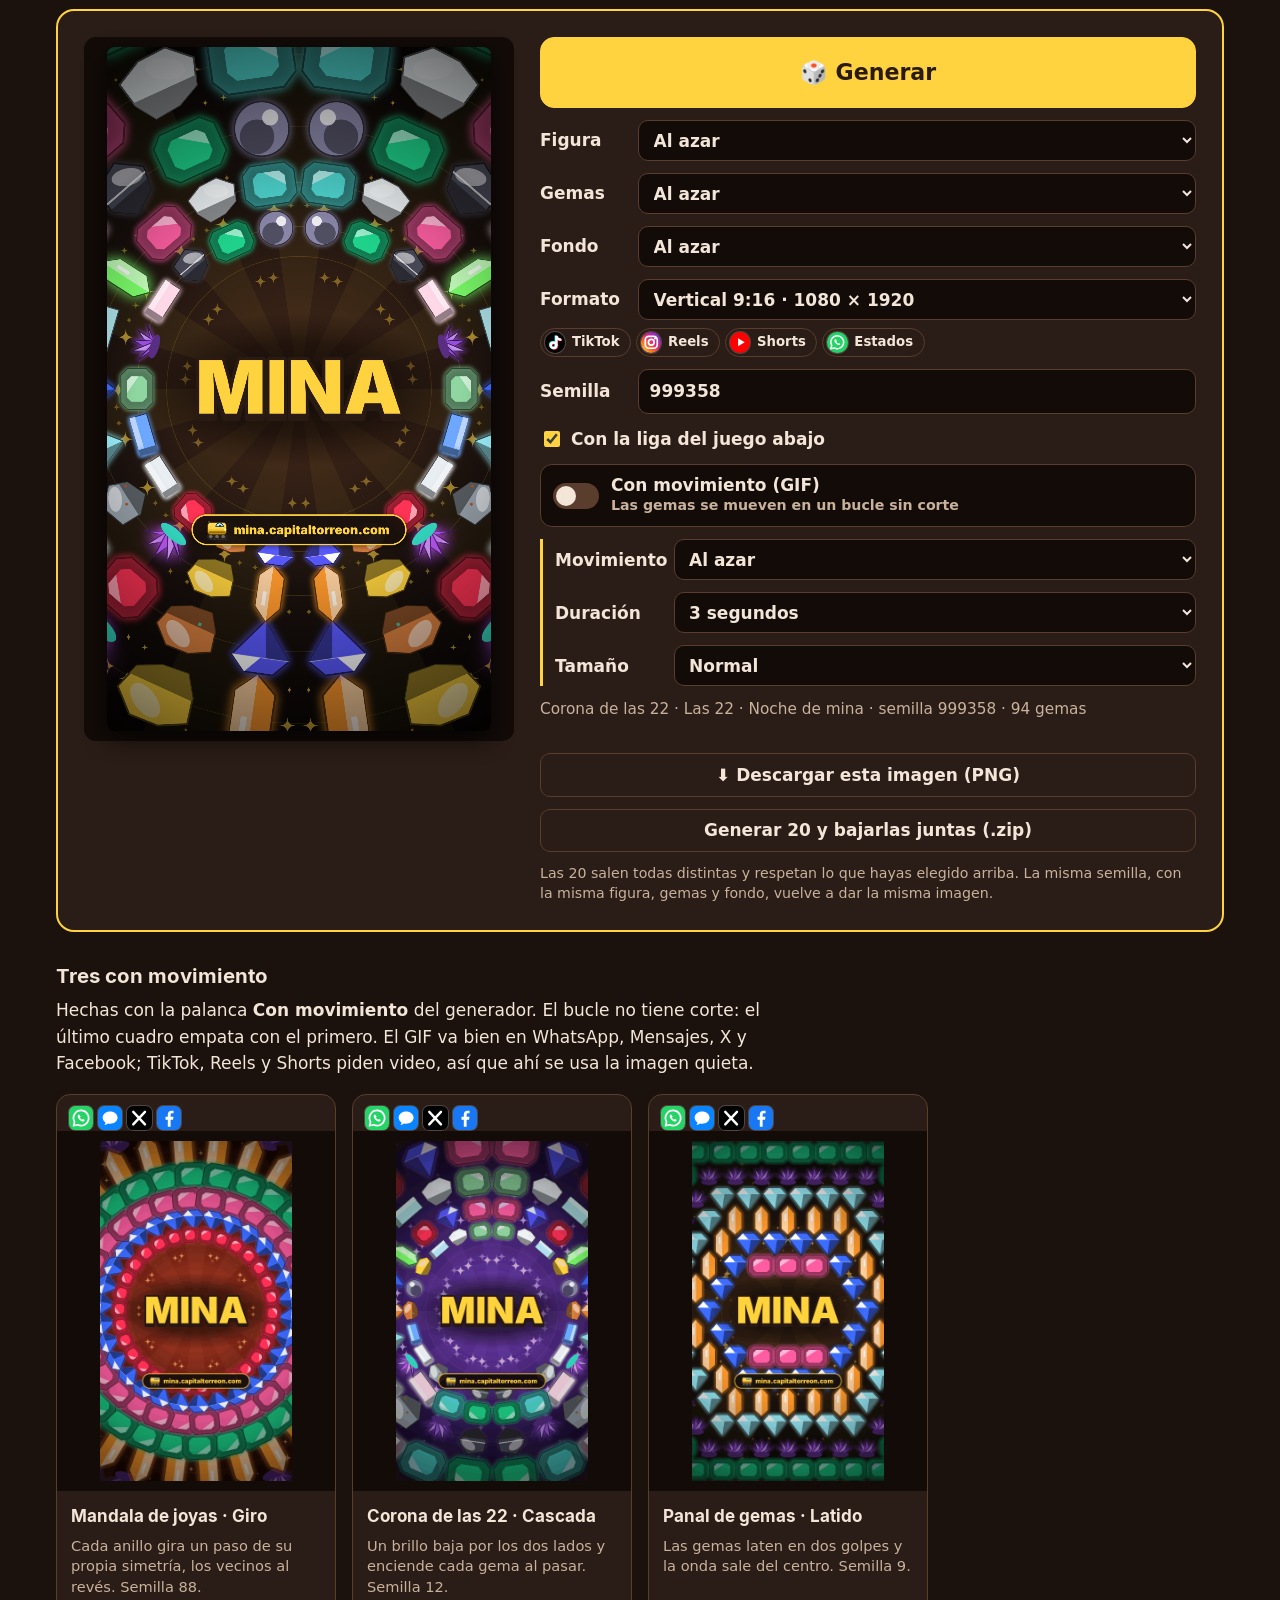
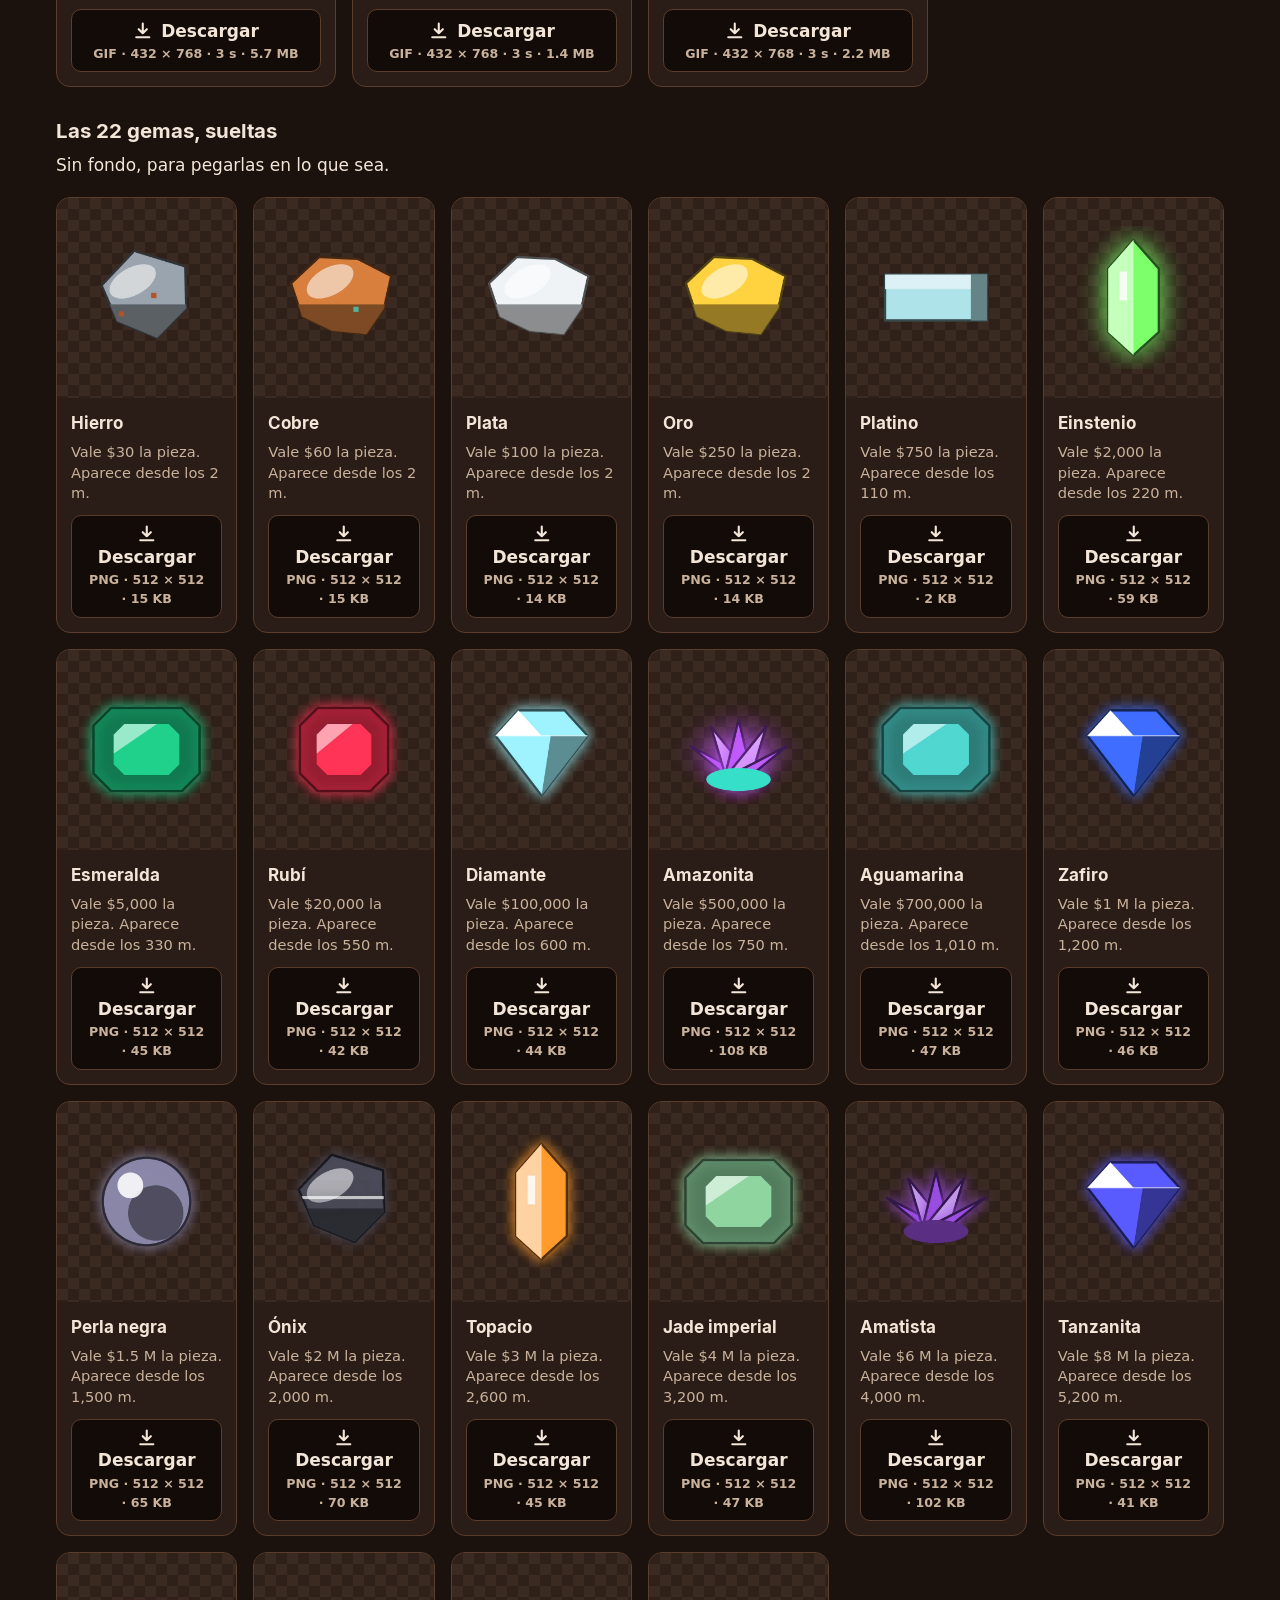
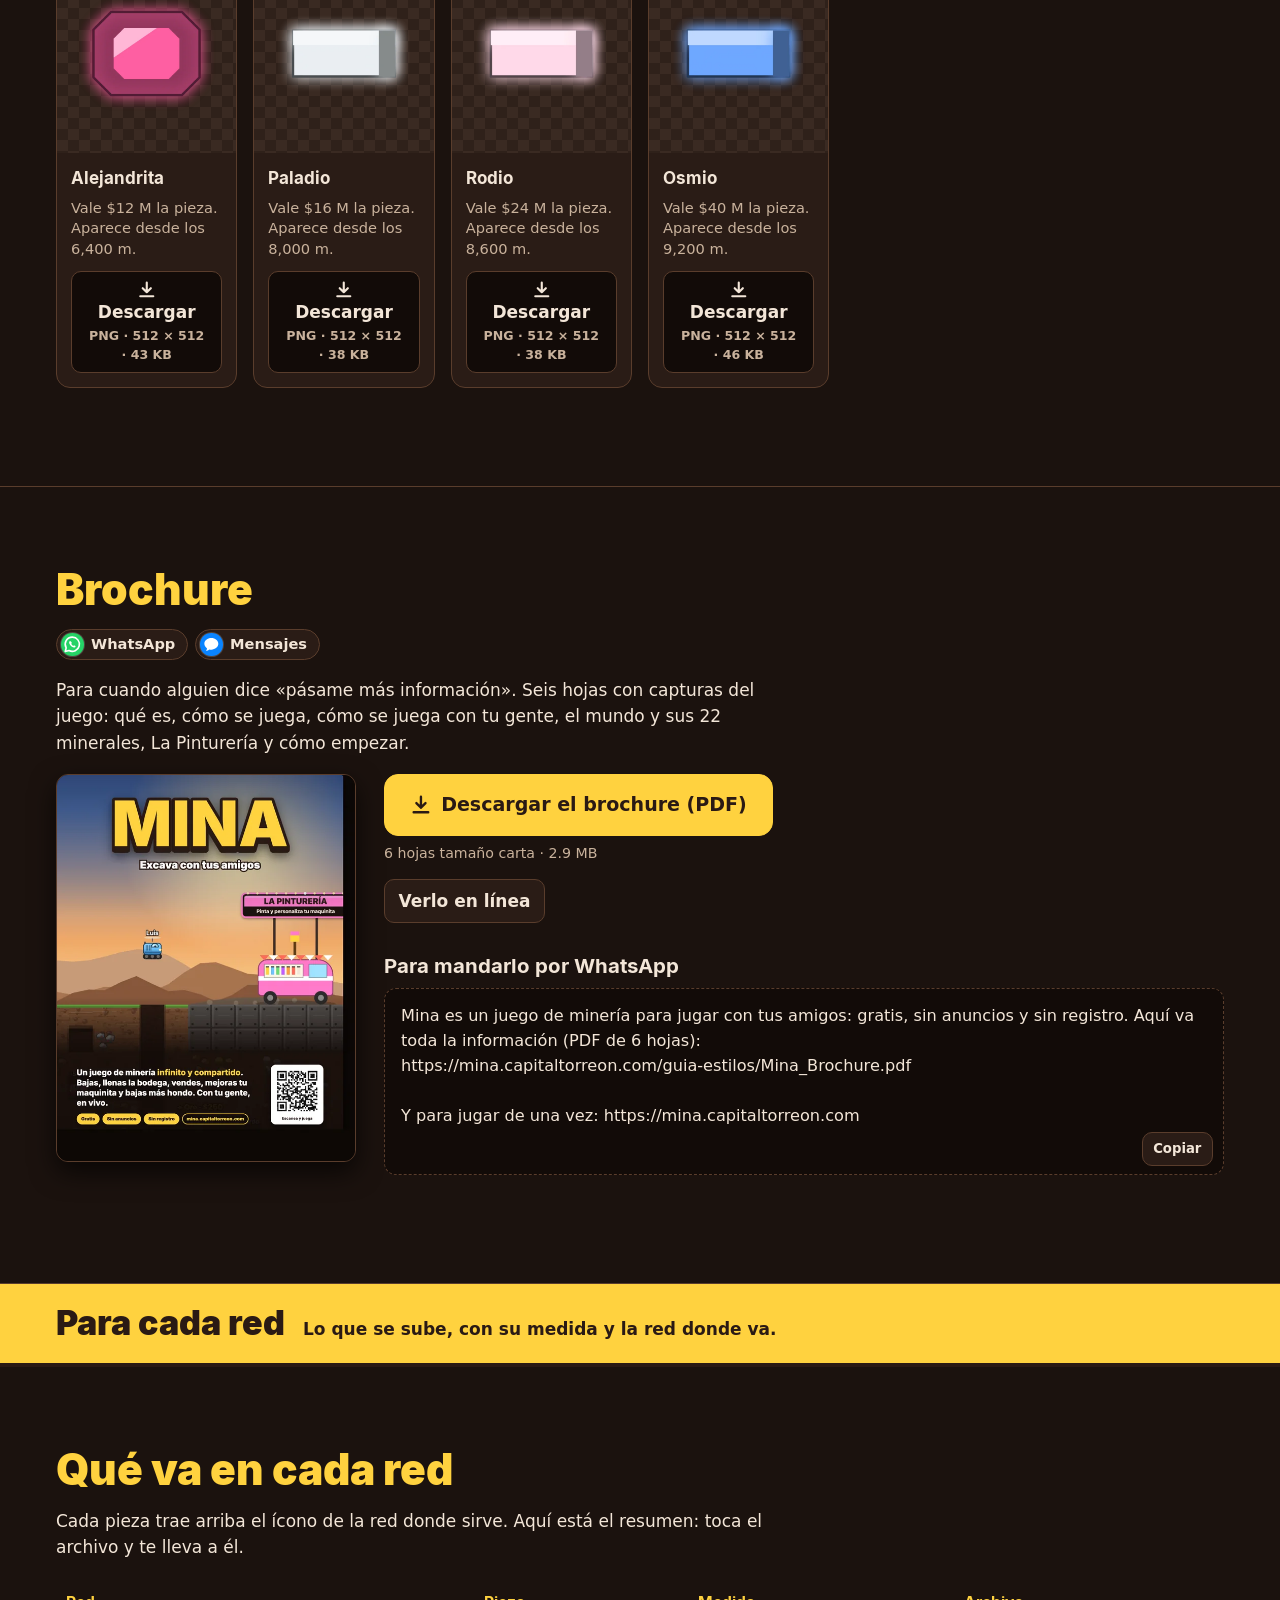
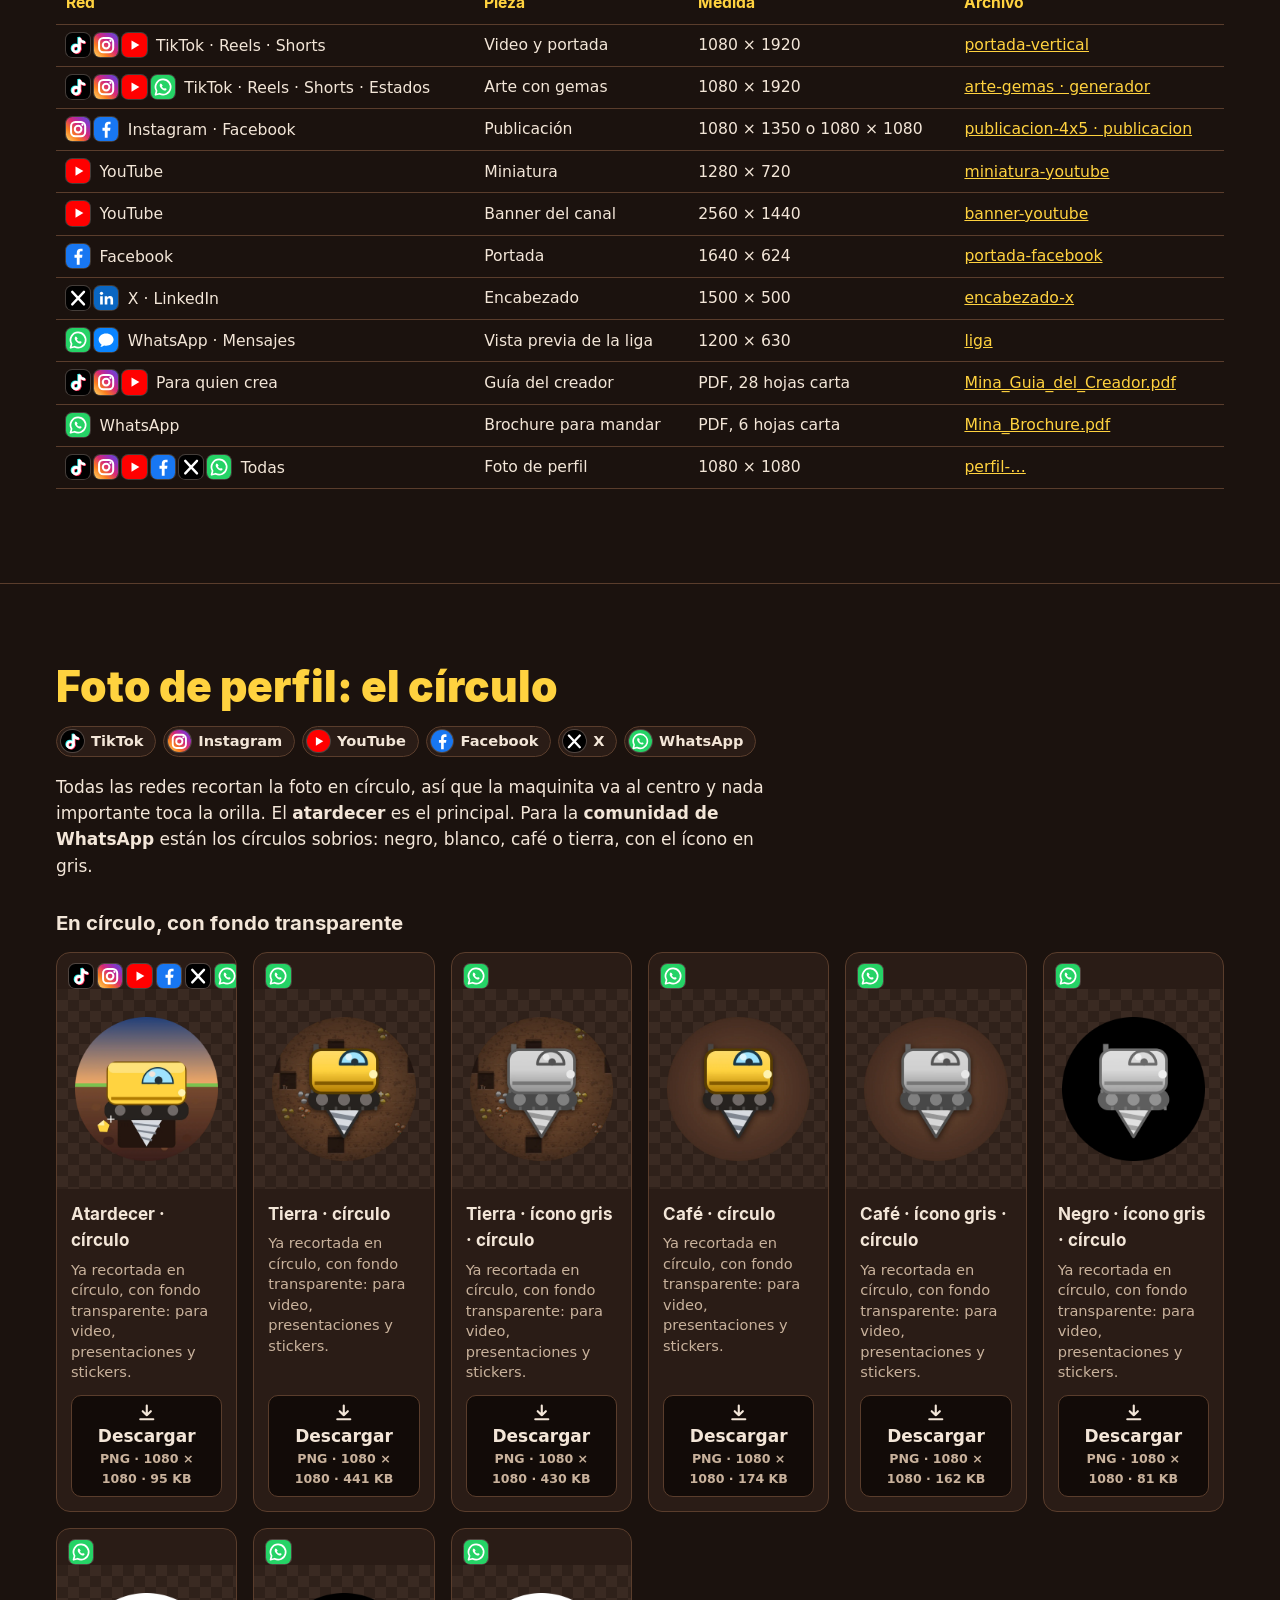
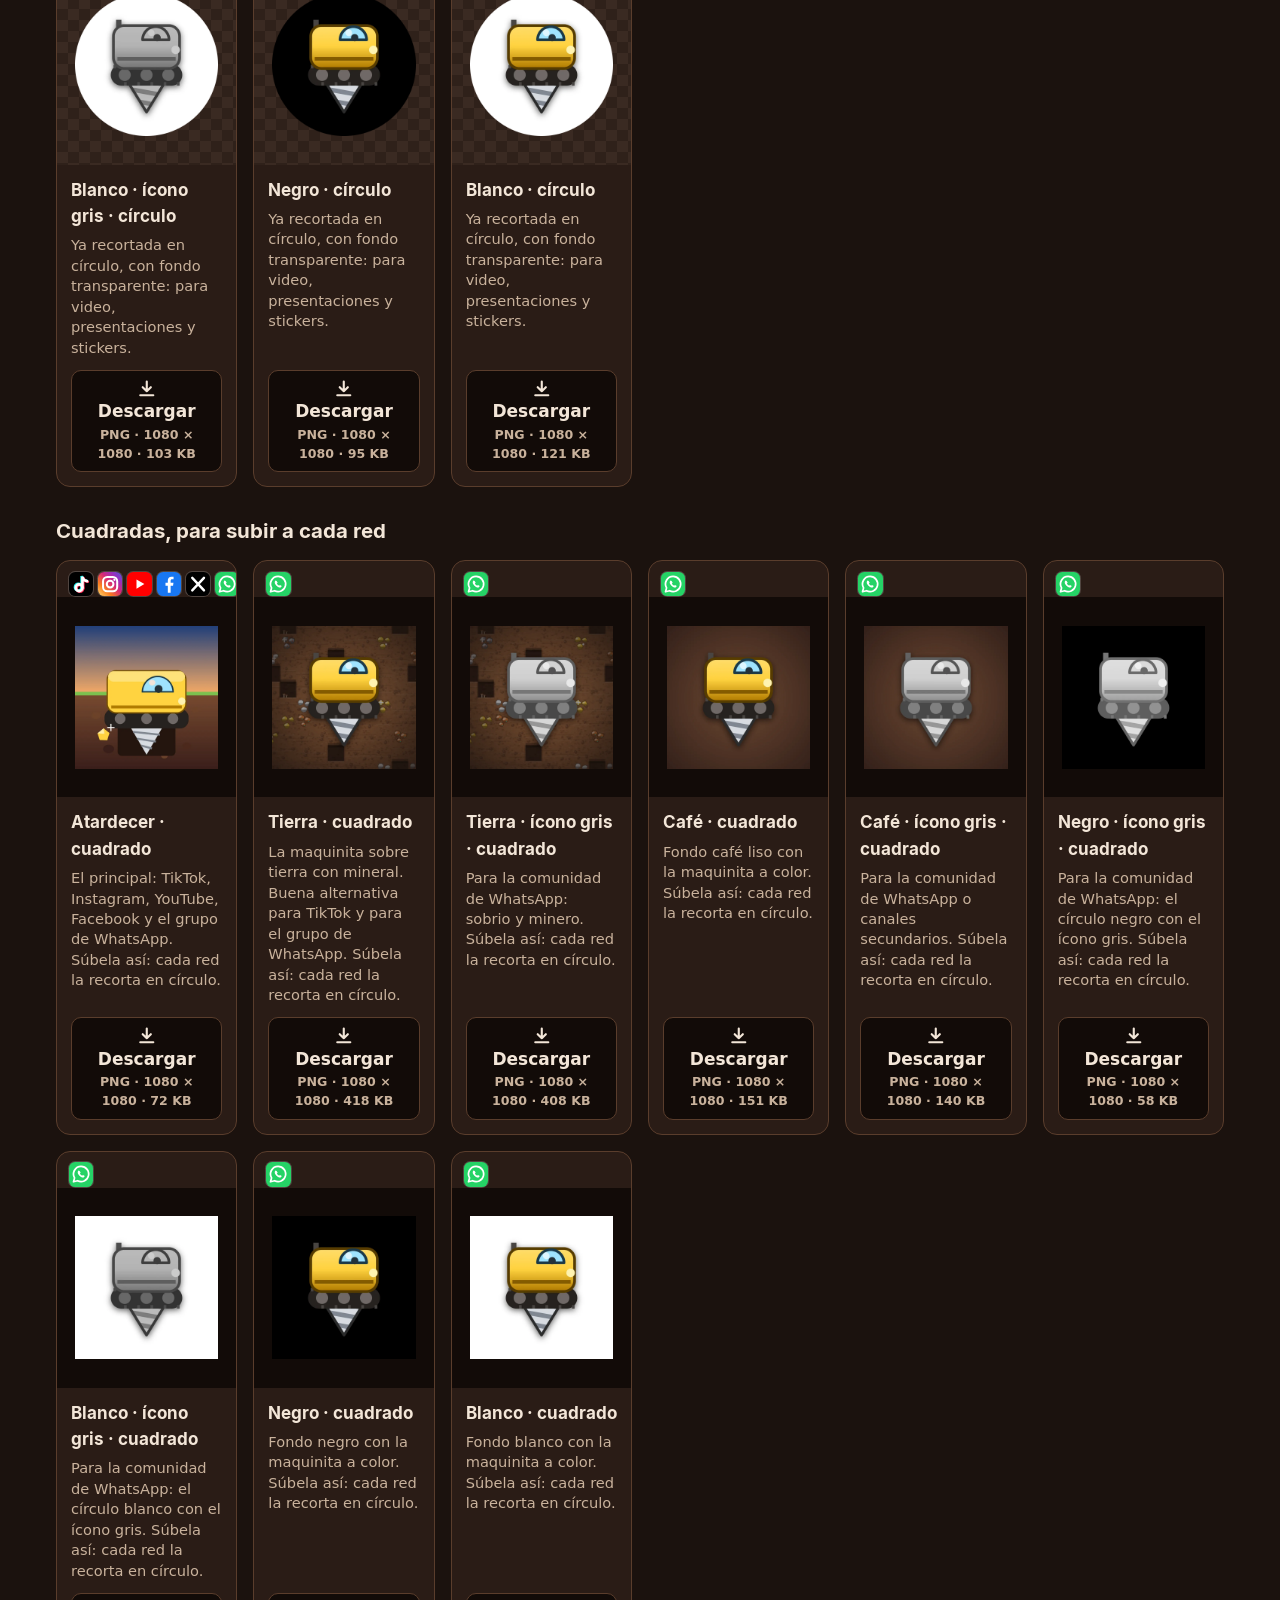
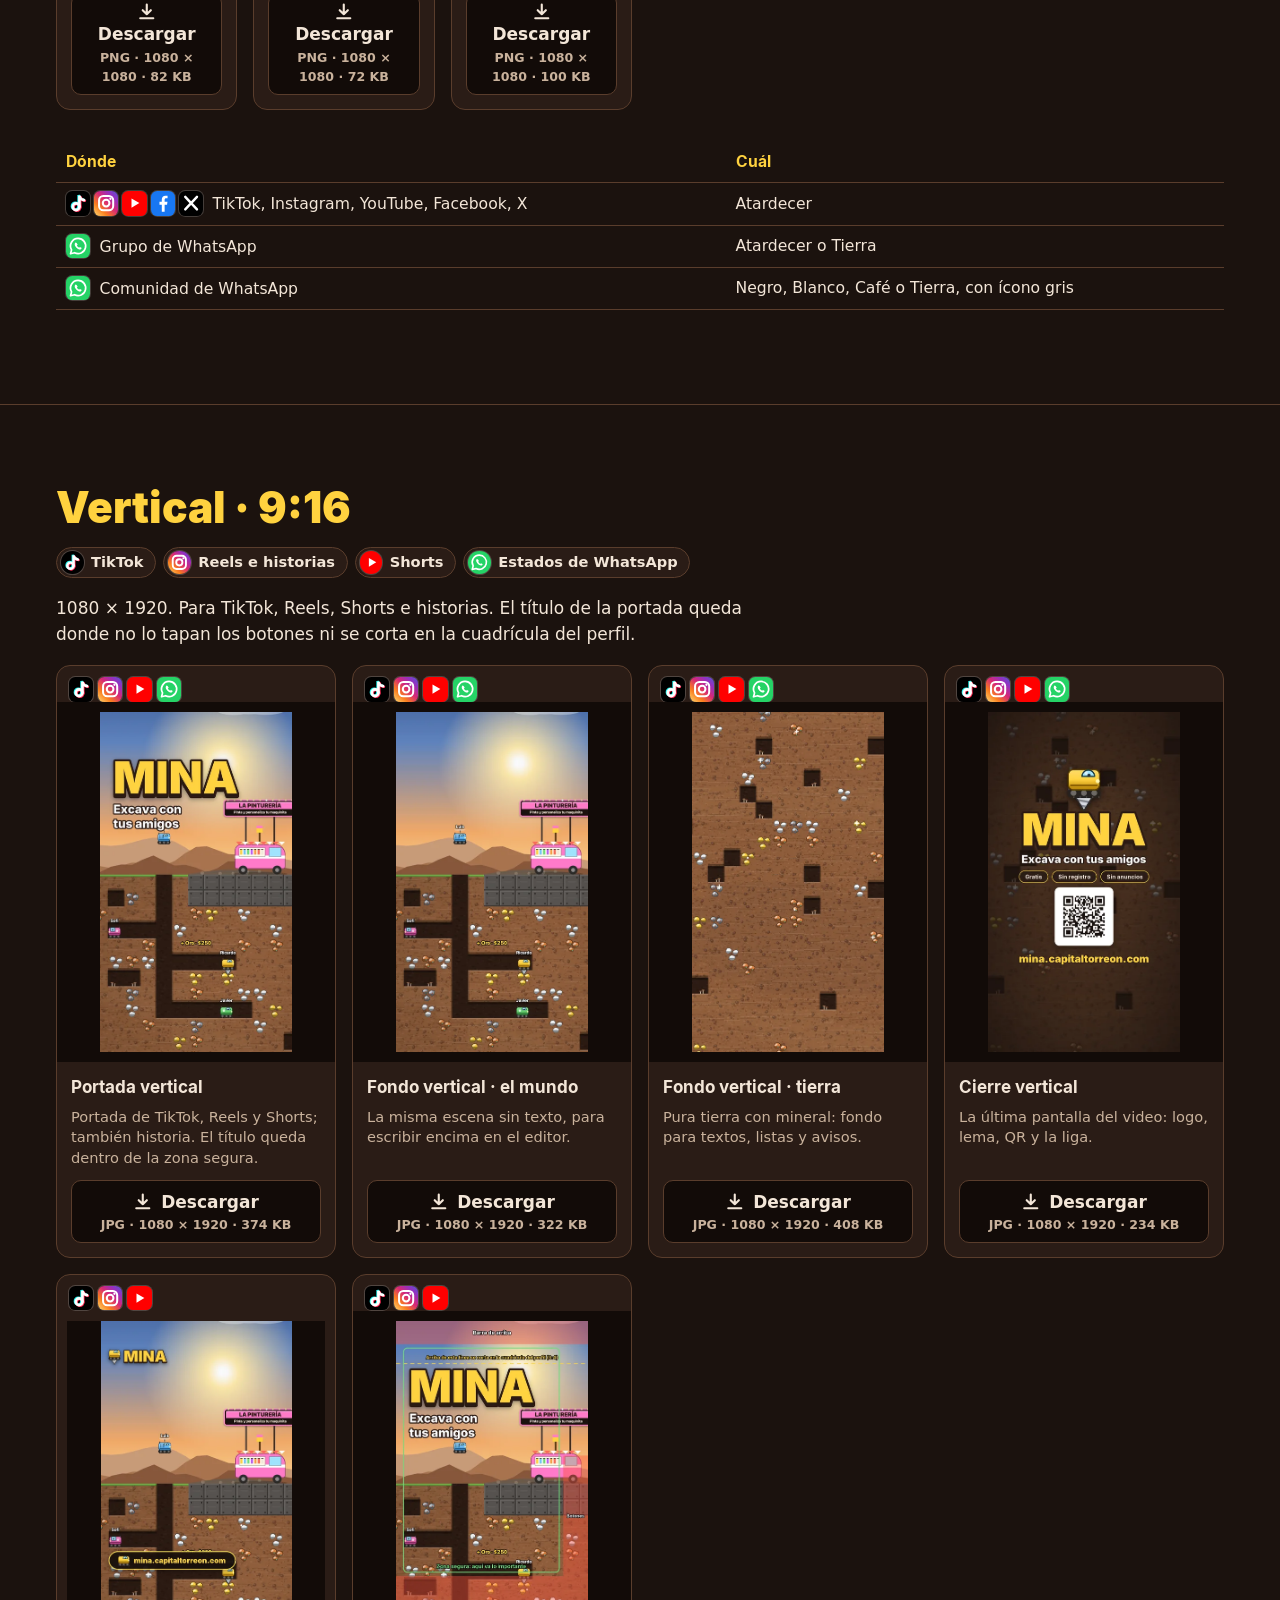
==== commit 8d47d58e: "Galería de arte con gemas: 100 piezas escogidas y scroll sin fin - mina.capitaltorreon.com/galeria: " ====
--- a/publico/guia-estilos/index.html
+++ b/publico/guia-estilos/index.html
@@ -136,7 +136,7 @@
 <body>
 <nav><div class="envuelve">
   <a class="marca" href="#arriba">MINA</a>
-  <div class="ligas"><a href="#creador">Guía del creador</a><a href="#tiktok">Empezar</a><a href="#arte">Arte con gemas</a><a href="#brochure">Brochure</a><a href="#redes">Por red</a><a href="#marca">La marca</a></div>
+  <div class="ligas"><a href="galeria/">Galería</a><a href="#creador">Guía del creador</a><a href="#tiktok">Empezar</a><a href="#arte">Arte con gemas</a><a href="#brochure">Brochure</a><a href="#redes">Por red</a><a href="#marca">La marca</a></div>
   <span class="tam"><button id="menos" title="Letra más chica" aria-label="Letra más chica">A−</button><button id="mas" title="Letra más grande" aria-label="Letra más grande">A+</button></span>
 </div></nav>
 
@@ -146,7 +146,7 @@
     <p>Todo lo que se necesita para hablar de Mina, listo para descargar.</p>
     <div class="arriba-botones"><a class="boton grande" id="creArriba" href="Mina_Guia_del_Creador.pdf" download><svg viewBox="0 0 24 24" fill="none" stroke="currentColor" stroke-width="2.6" stroke-linecap="round" stroke-linejoin="round"><path d="M12 3v12m0 0l-5-5m5 5l5-5M4 20h16"/></svg><span>Guía del creador (PDF)</span></a>
     <a class="boton grande oscuro" id="zipArriba" href="#" download><svg viewBox="0 0 24 24" fill="none" stroke="currentColor" stroke-width="2.6" stroke-linecap="round" stroke-linejoin="round"><path d="M12 3v12m0 0l-5-5m5 5l5-5M4 20h16"/></svg><span>Descargar todo (.zip)</span></a></div>
-    <div class="atajos"><a class="boton claro" href="#arte">💎 Generar arte</a><a class="boton claro" href="#brochure">📕 Brochure en PDF</a><a class="boton claro" href="#redes">Qué va en cada red</a></div>
+    <div class="atajos"><a class="boton claro" href="galeria/">🖼 Galería: 50 imágenes y 50 GIF</a><a class="boton claro" href="#arte">💎 Generar arte</a><a class="boton claro" href="#brochure">📕 Brochure en PDF</a><a class="boton claro" href="#redes">Qué va en cada red</a></div>
     <small id="zipDato"></small>
   </div>
   <img src="mini/04-maquinita__maquinita-perforando.webp" alt="La maquinita amarilla de Mina, perforando" width="300" height="368">
@@ -235,7 +235,7 @@
   <p><a class="boton" id="arteZip" href="#" download><svg viewBox="0 0 24 24" fill="none" stroke="currentColor" stroke-width="2.6" stroke-linecap="round" stroke-linejoin="round"><path d="M12 3v12m0 0l-5-5m5 5l5-5M4 20h16"/></svg><span>Bajar las doce en PNG (.zip)</span><small id="arteZipDato"></small></a></p>
 
   <h3 id="generador">El generador</h3>
-  <p>Toca <b>Generar</b> y sale una imagen nueva, distinta cada vez. Si quieres mandar tú, elige la figura, las gemas, el fondo o el formato: lo que dejes «Al azar» lo decide la máquina. Y si prendes la palanca <b>Con movimiento</b>, la misma imagen cobra vida y se baja en GIF.</p>
+  <p>Toca <b>Generar</b> y sale una imagen nueva, distinta cada vez. Si quieres mandar tú, elige la figura, las gemas, el fondo o el formato: lo que dejes «Al azar» lo decide la máquina. Y si prendes la palanca <b>Con movimiento</b>, la misma imagen cobra vida y se baja en GIF. Para ver muchas ya hechas, está la <a href="galeria/">galería</a>.</p>
   <div class="gen">
     <div class="gen-vista"><canvas id="genLienzo" width="1080" height="1920" aria-label="La imagen generada"></canvas></div>
     <div class="gen-mando">
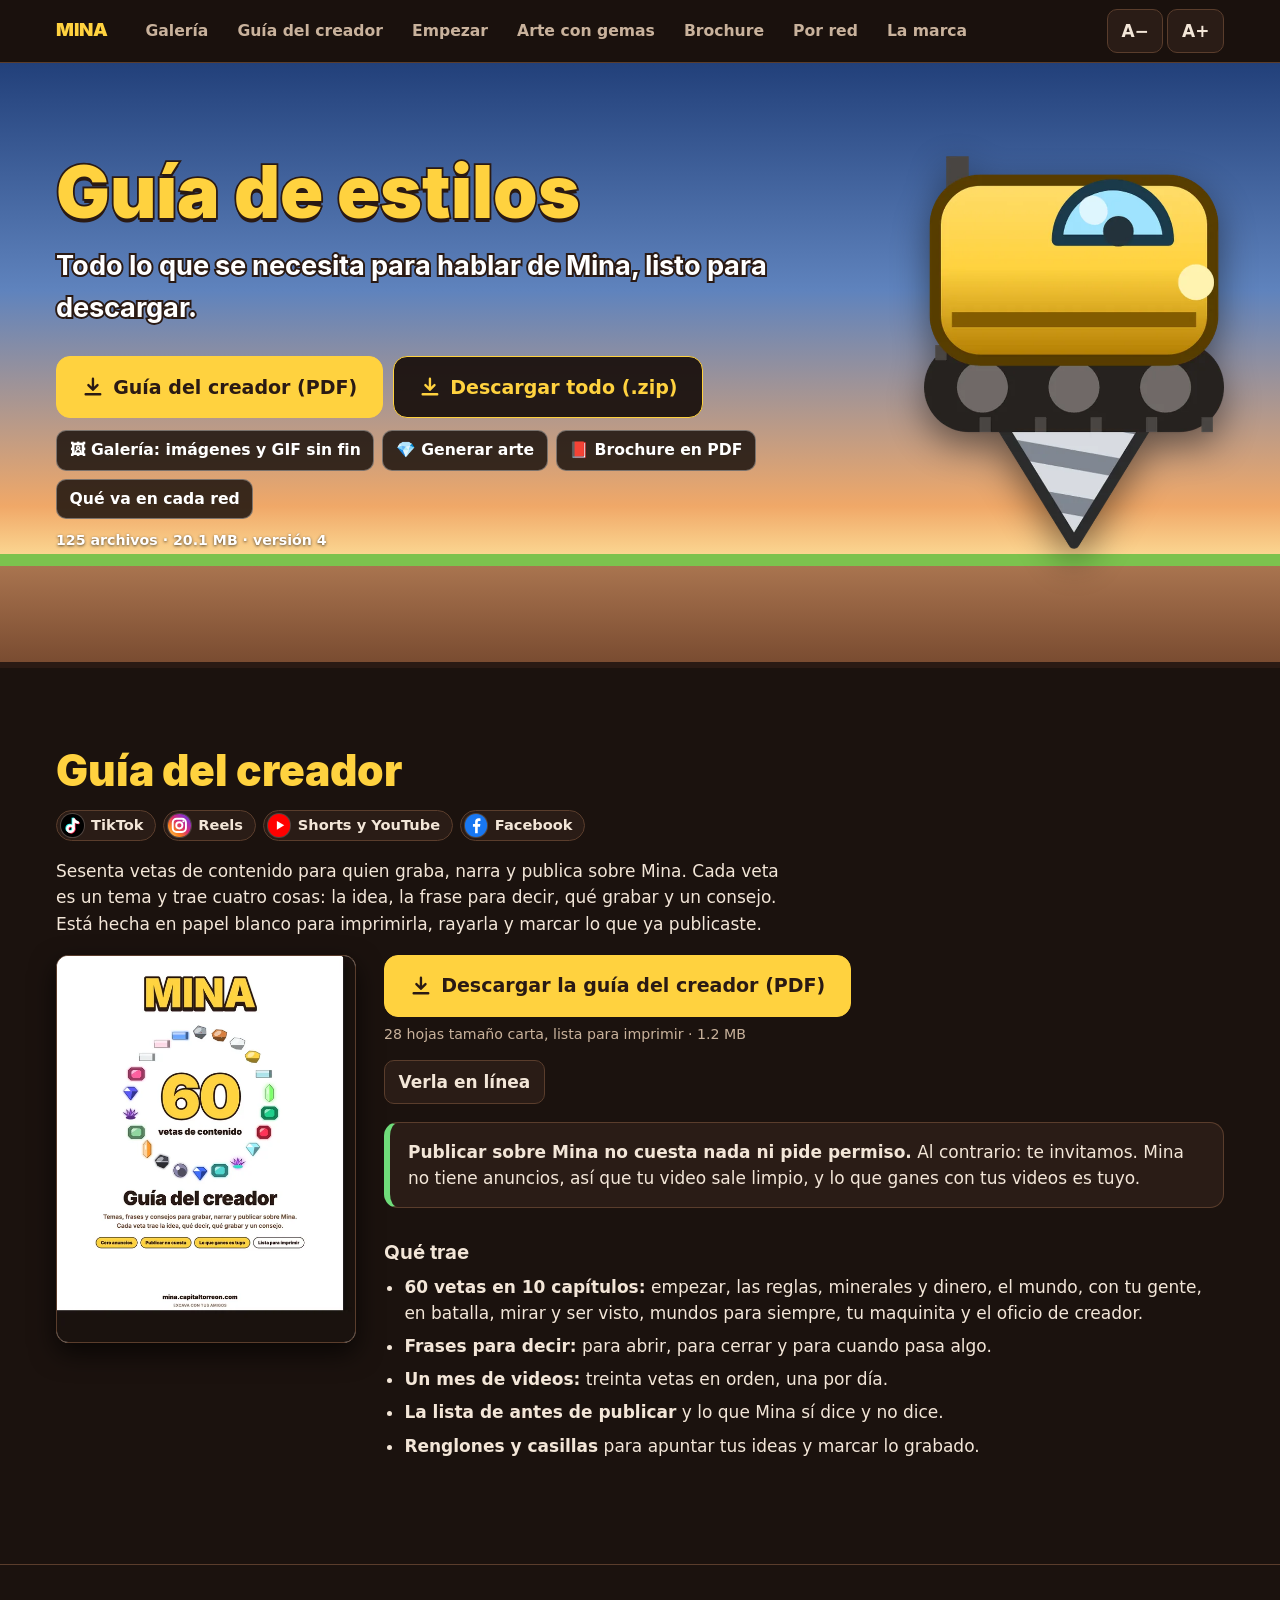
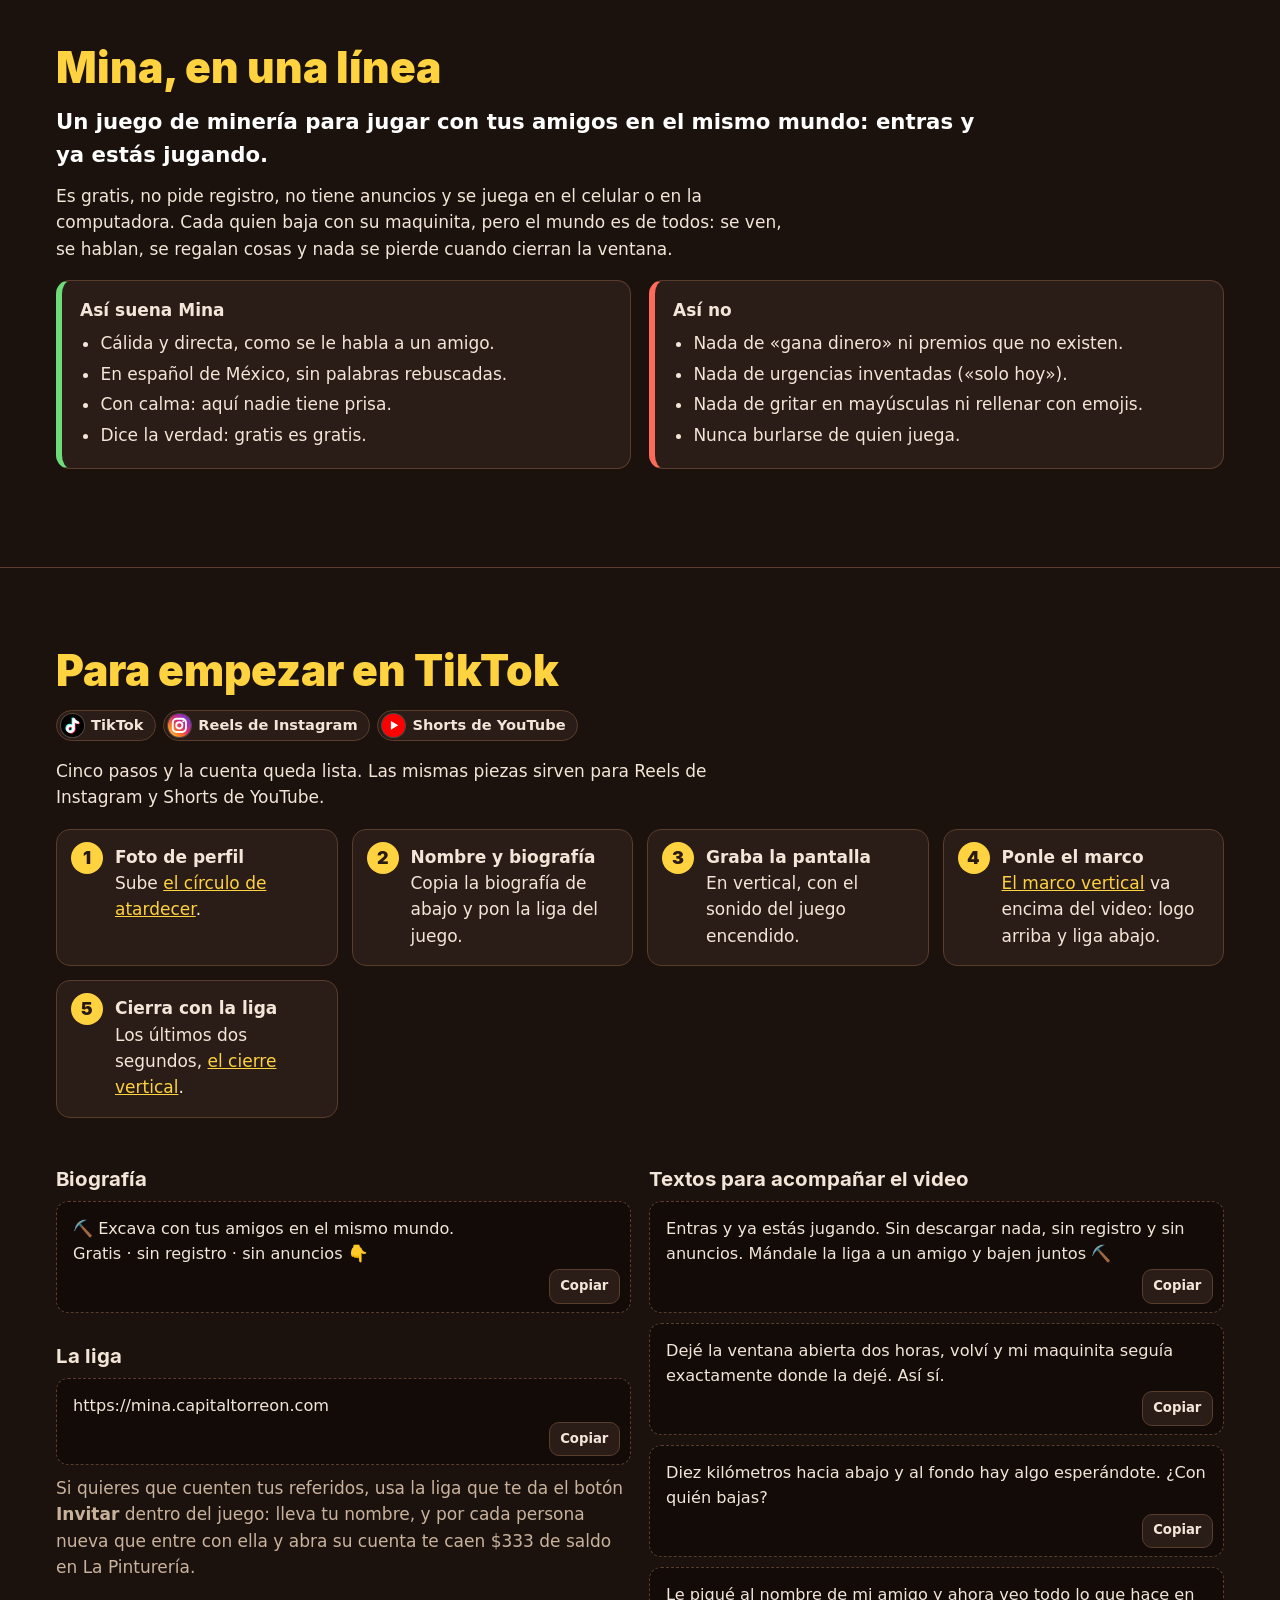
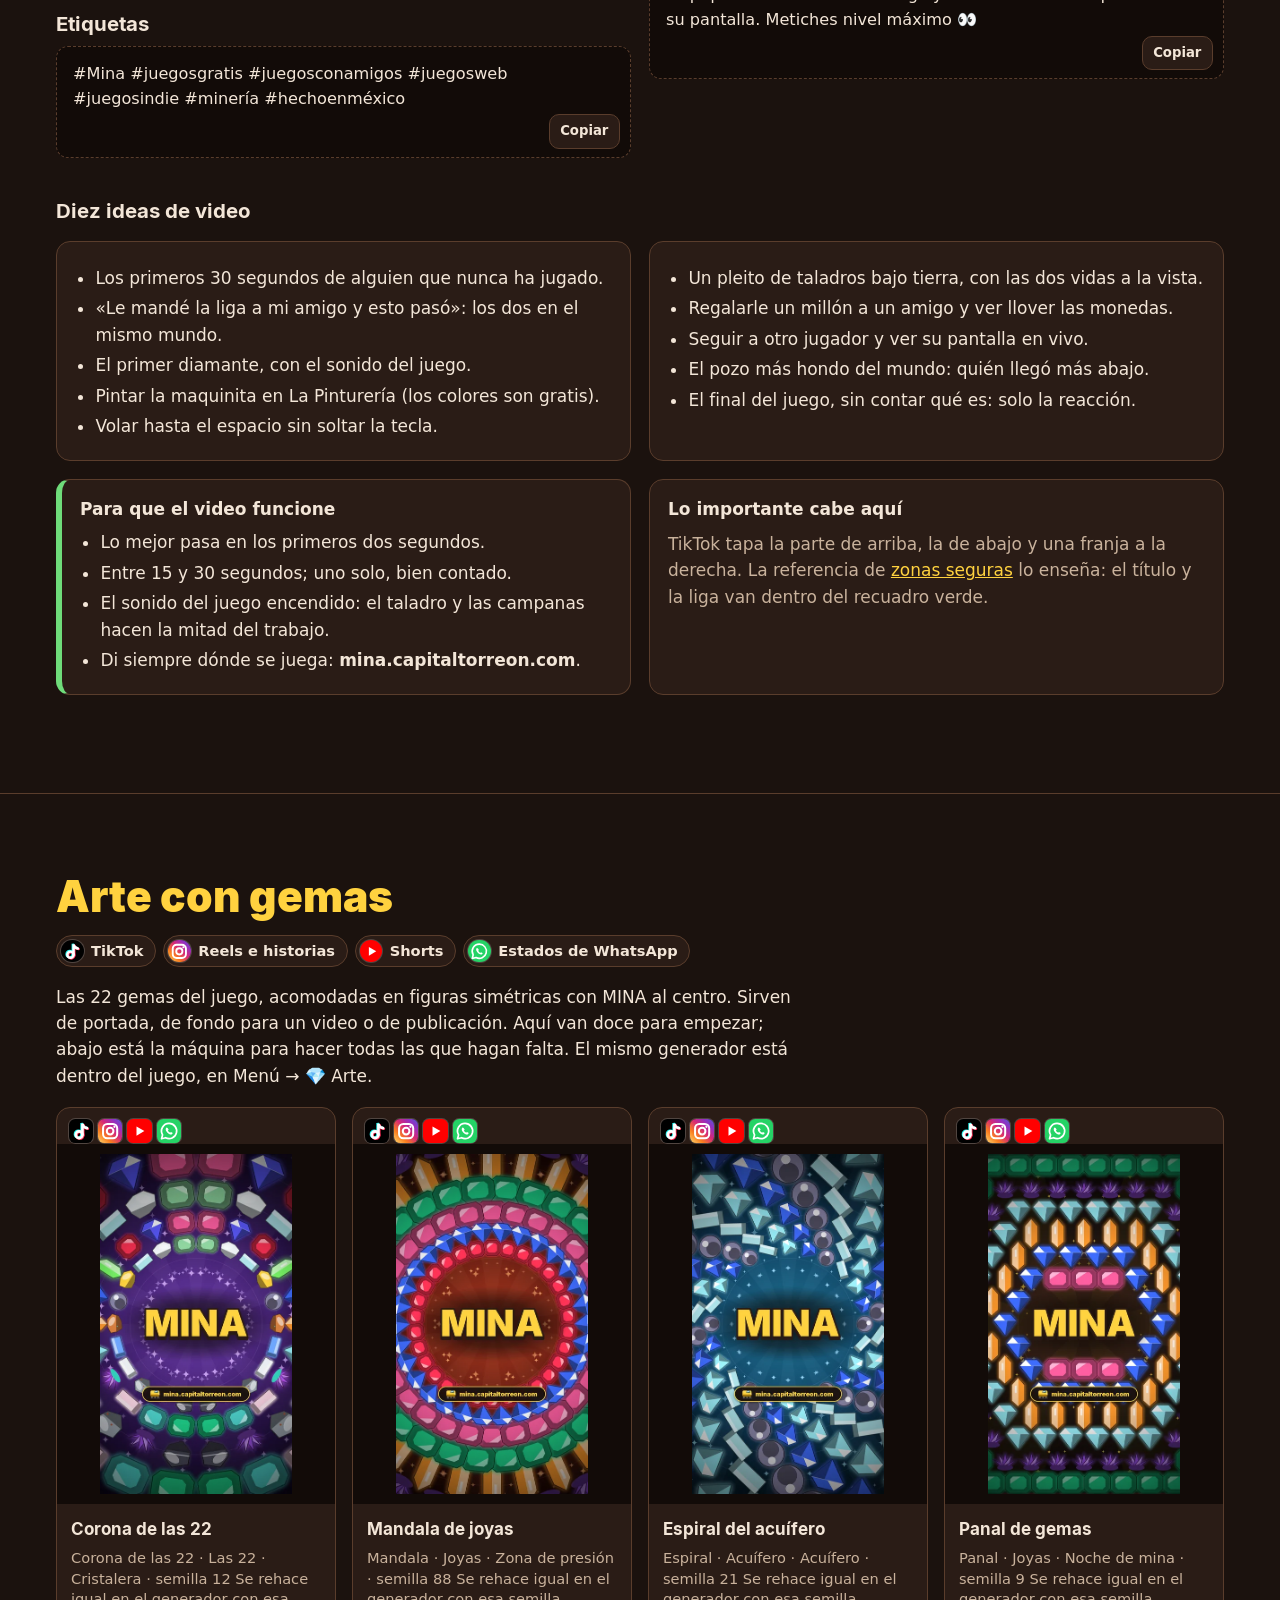
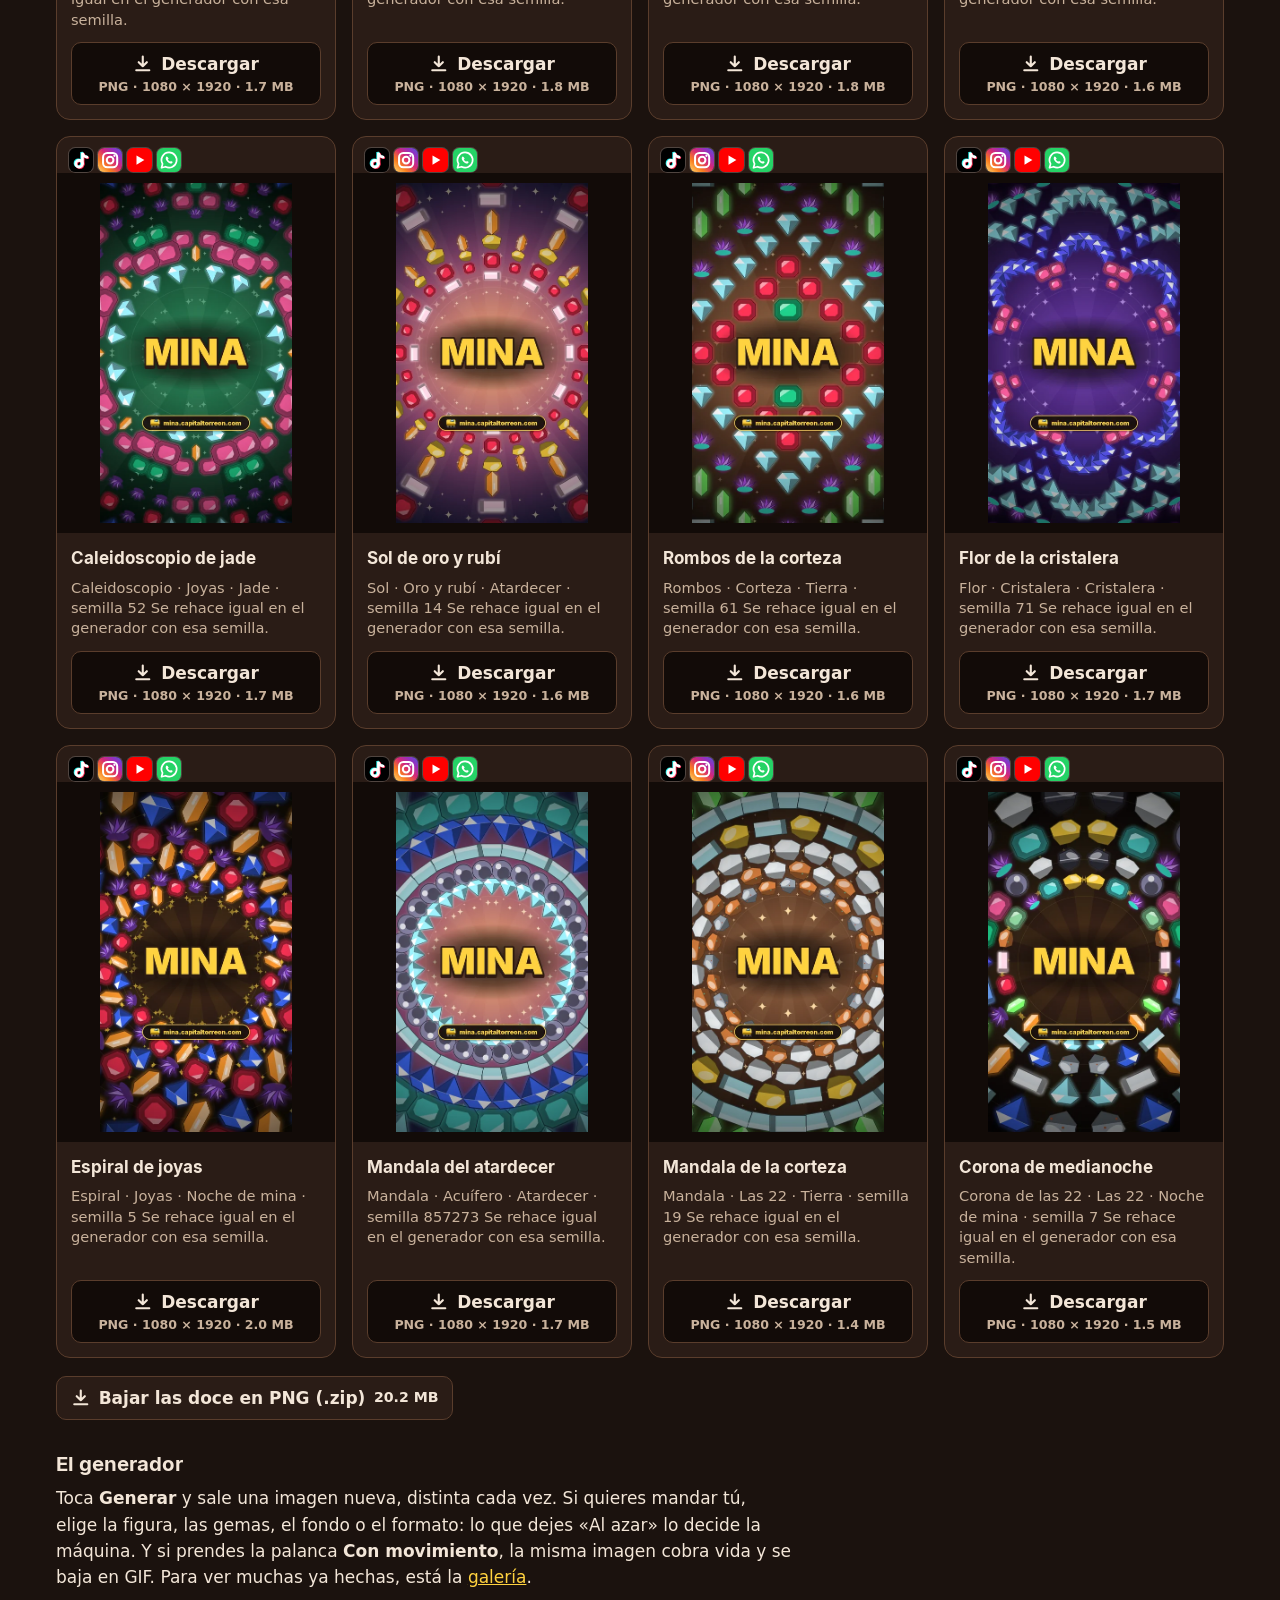
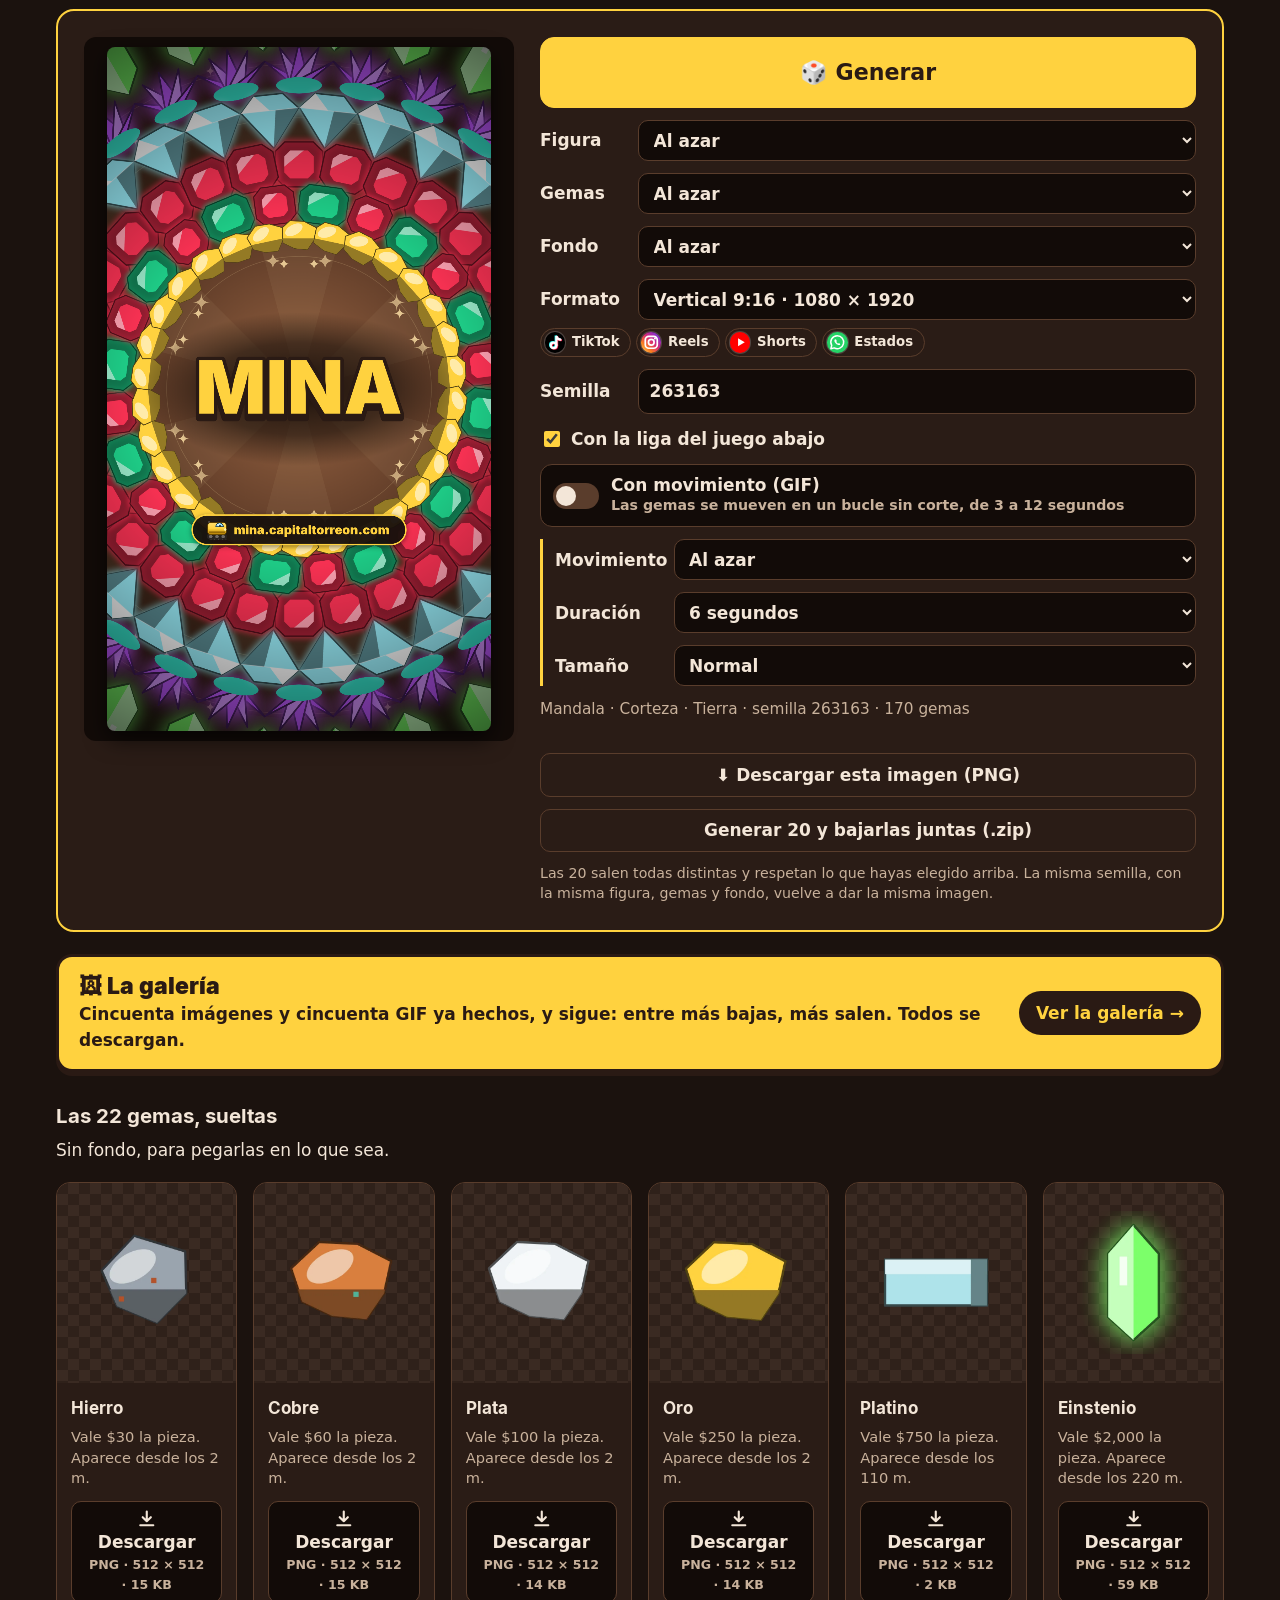
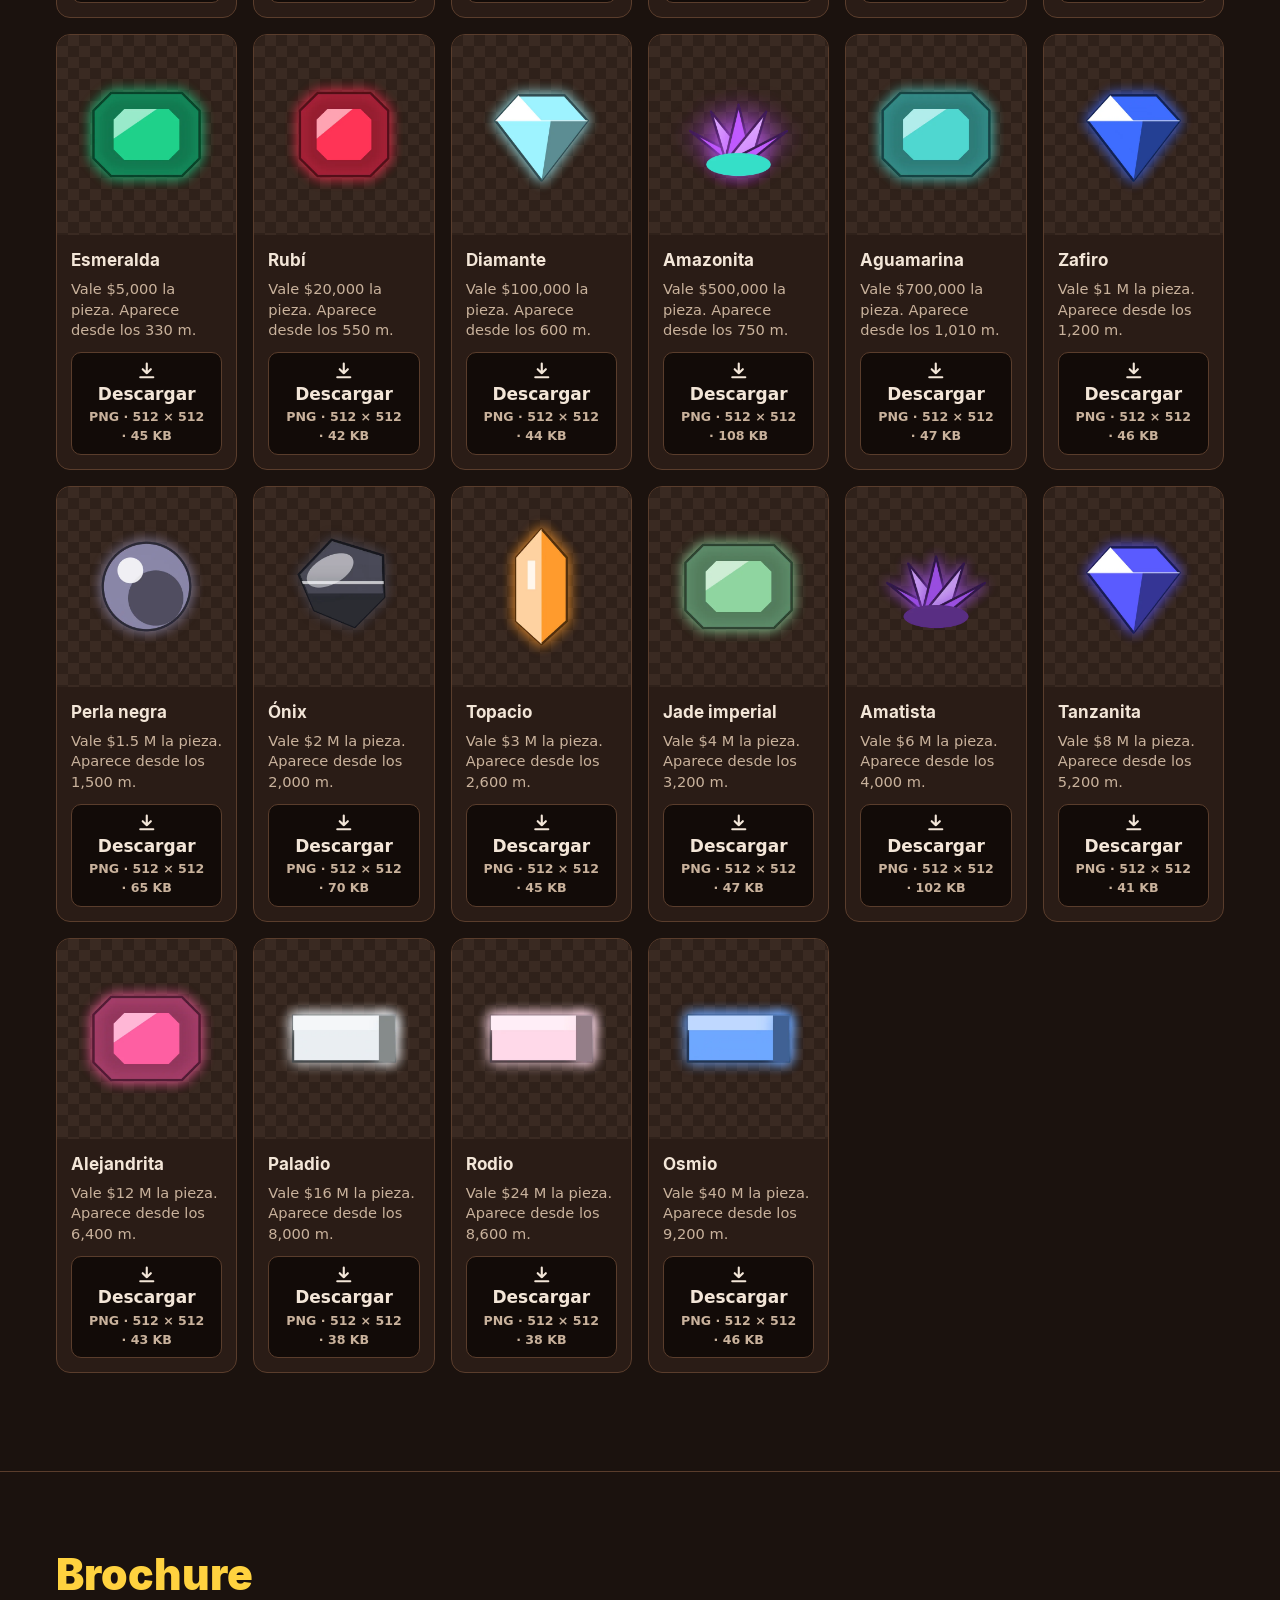
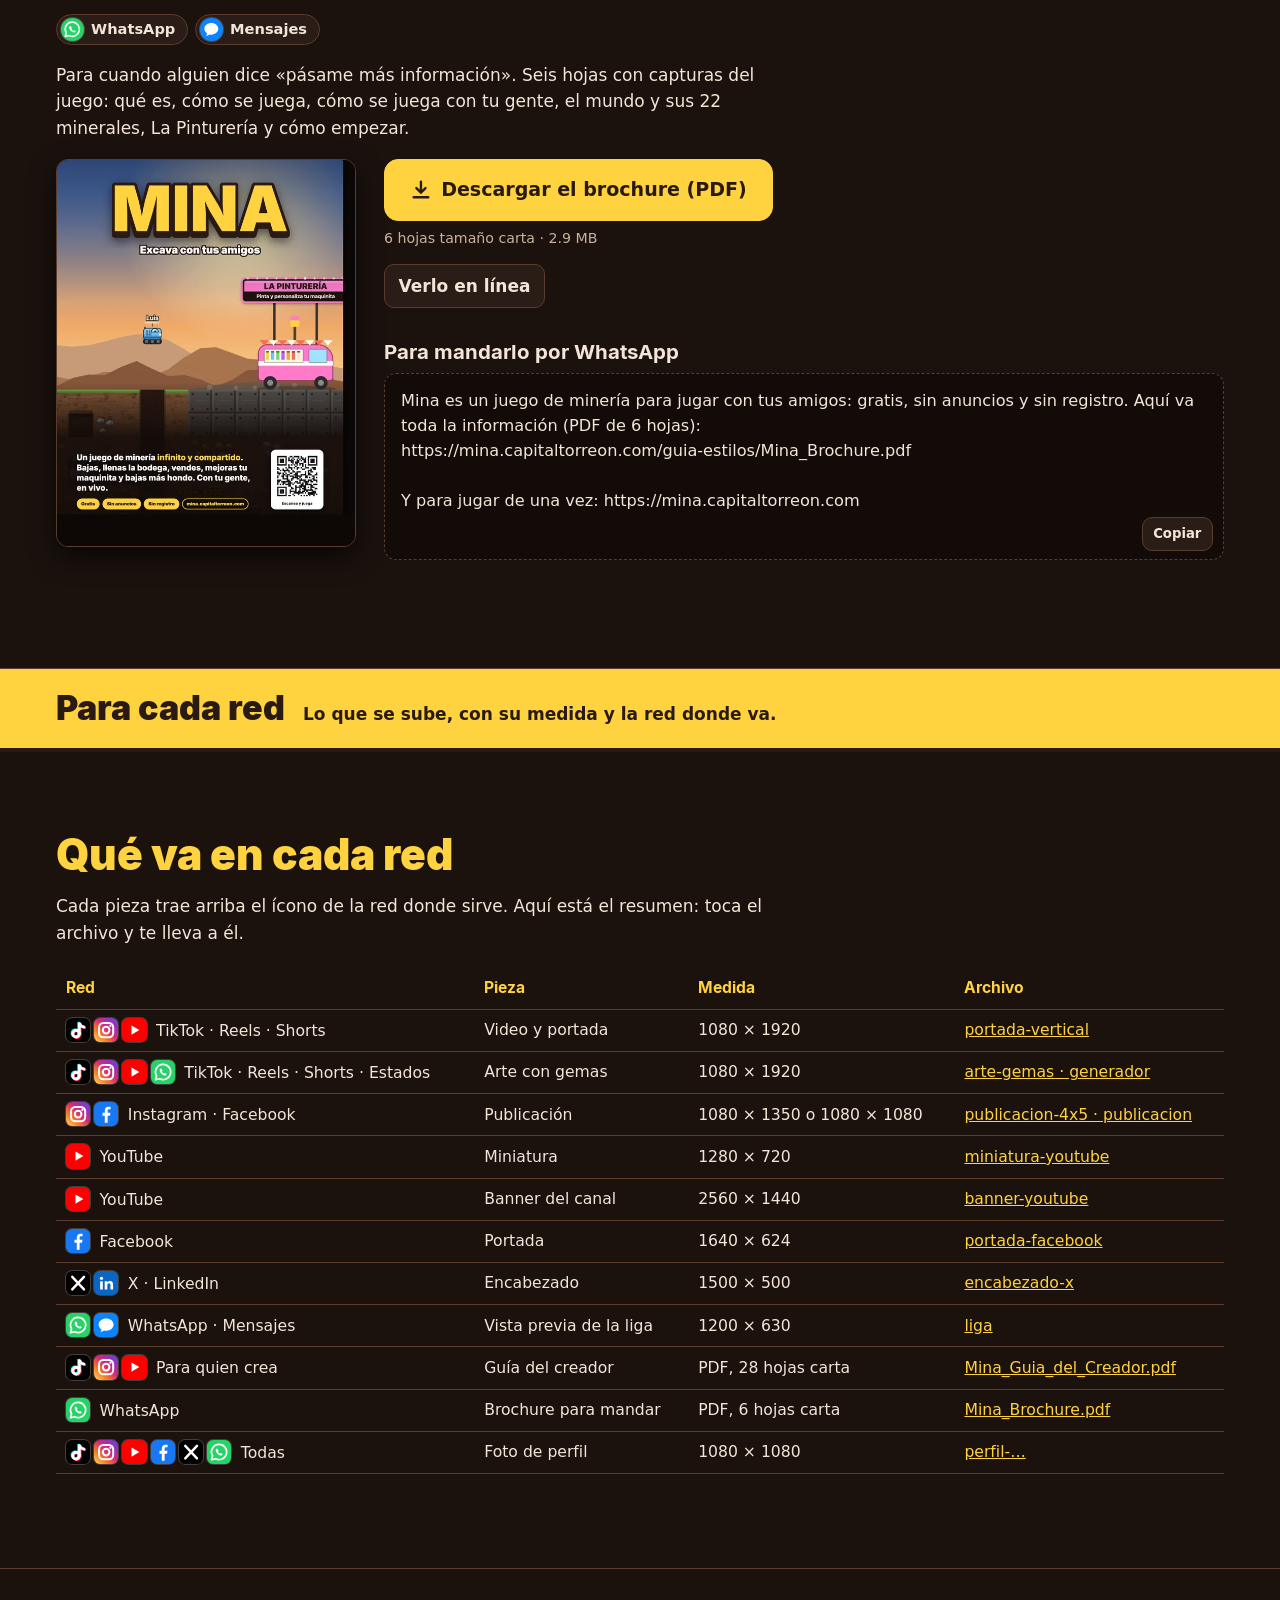
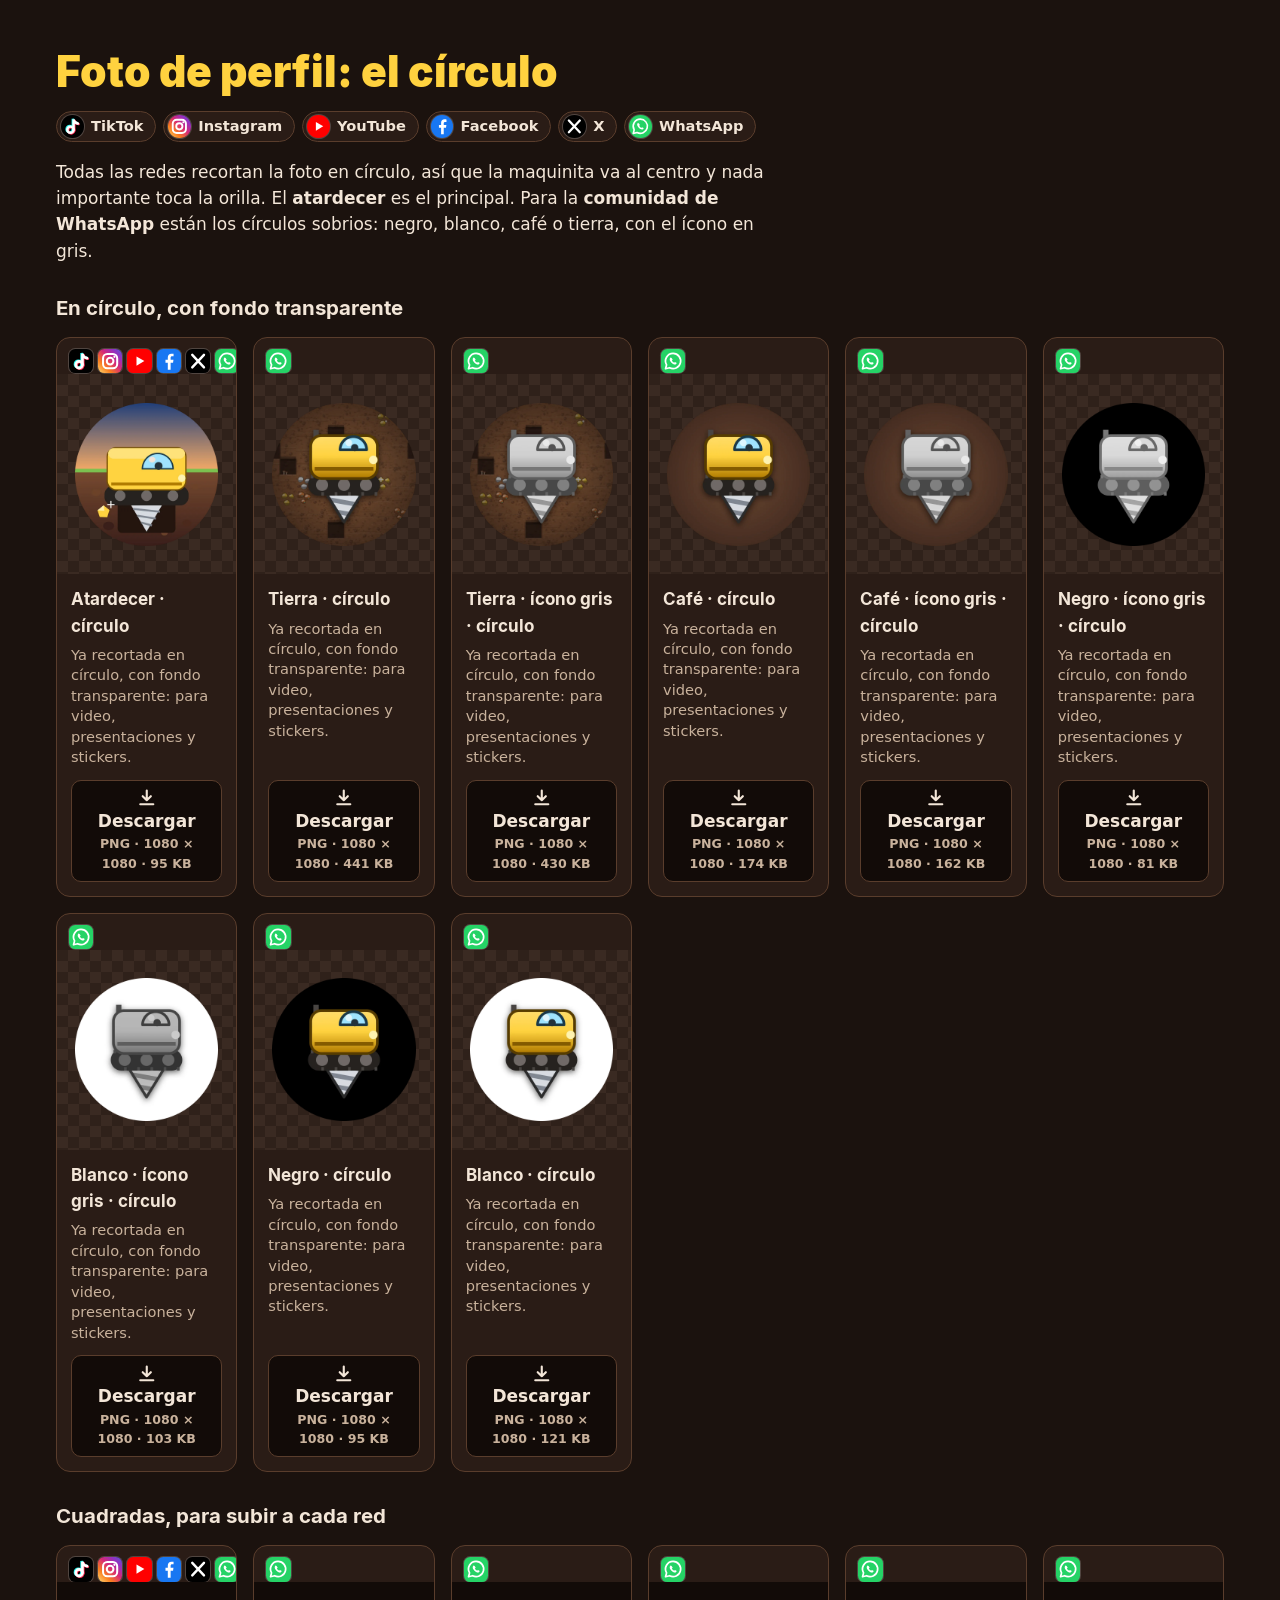
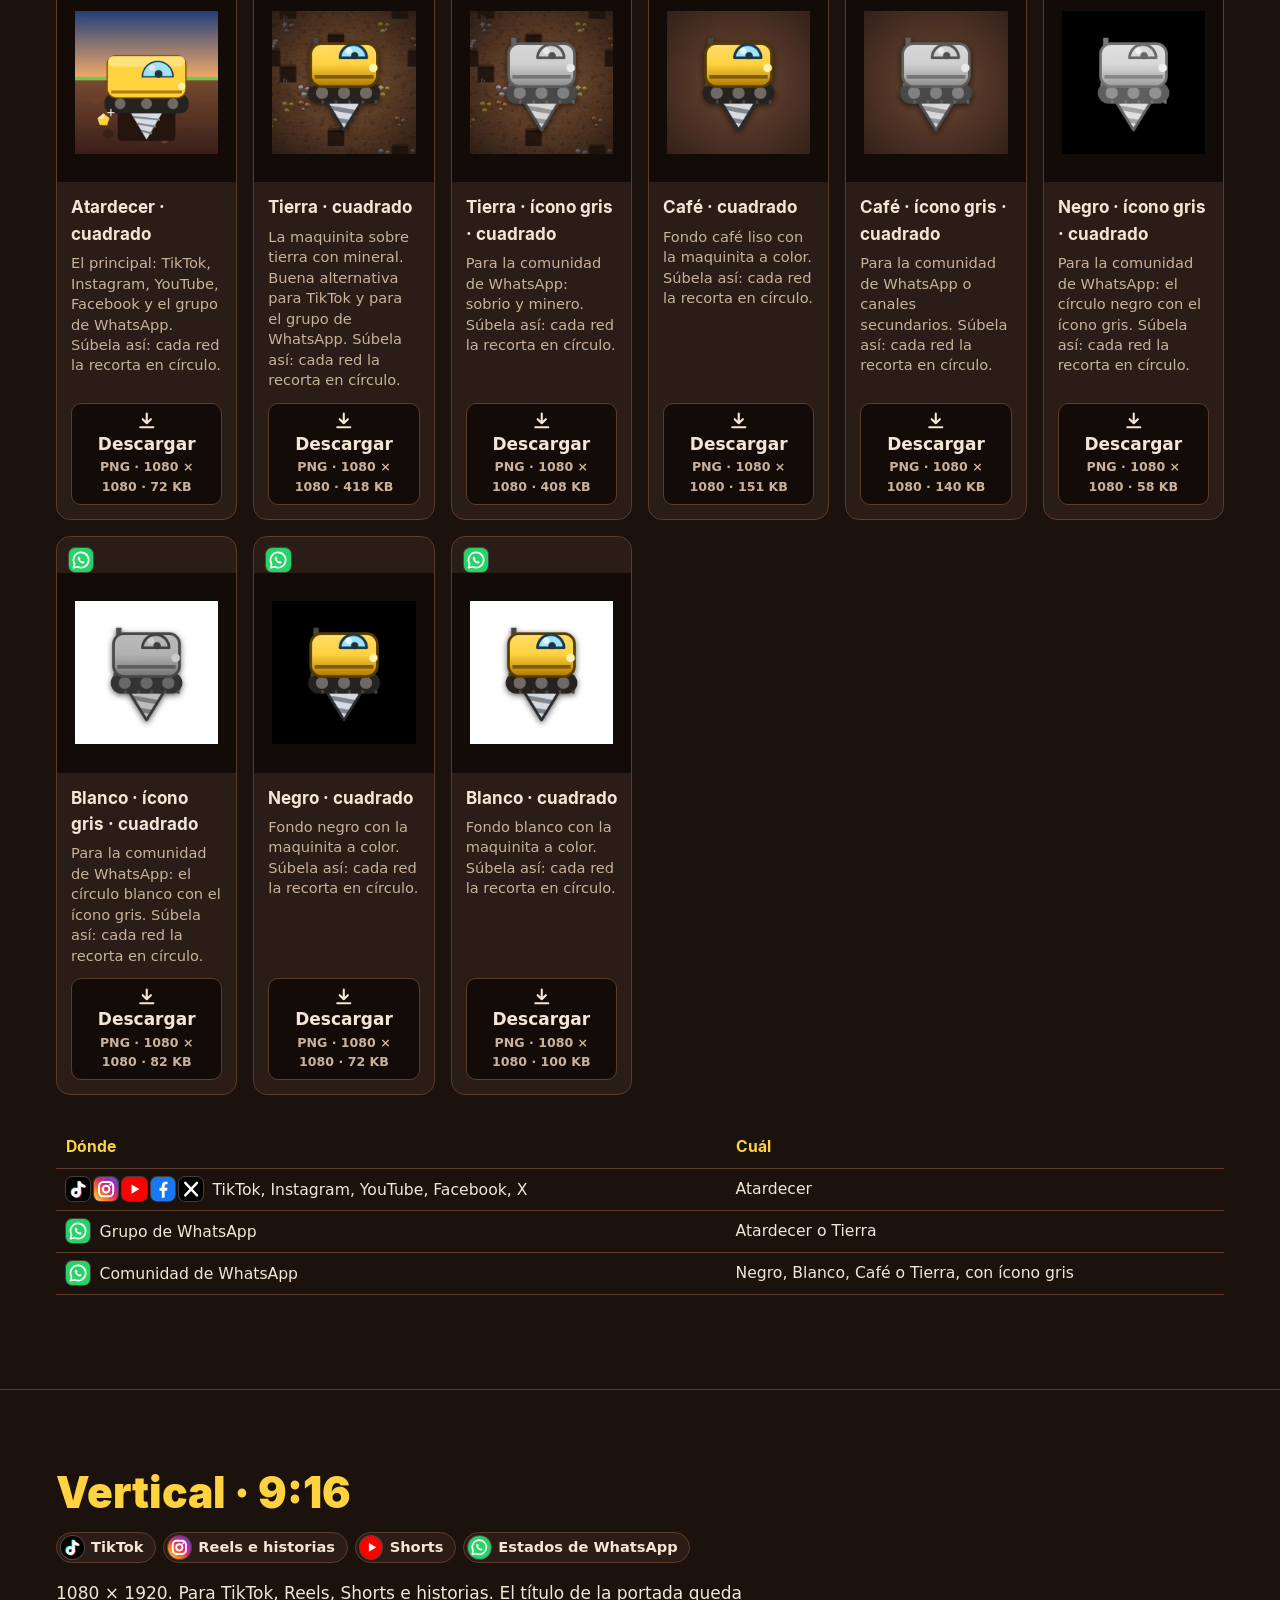
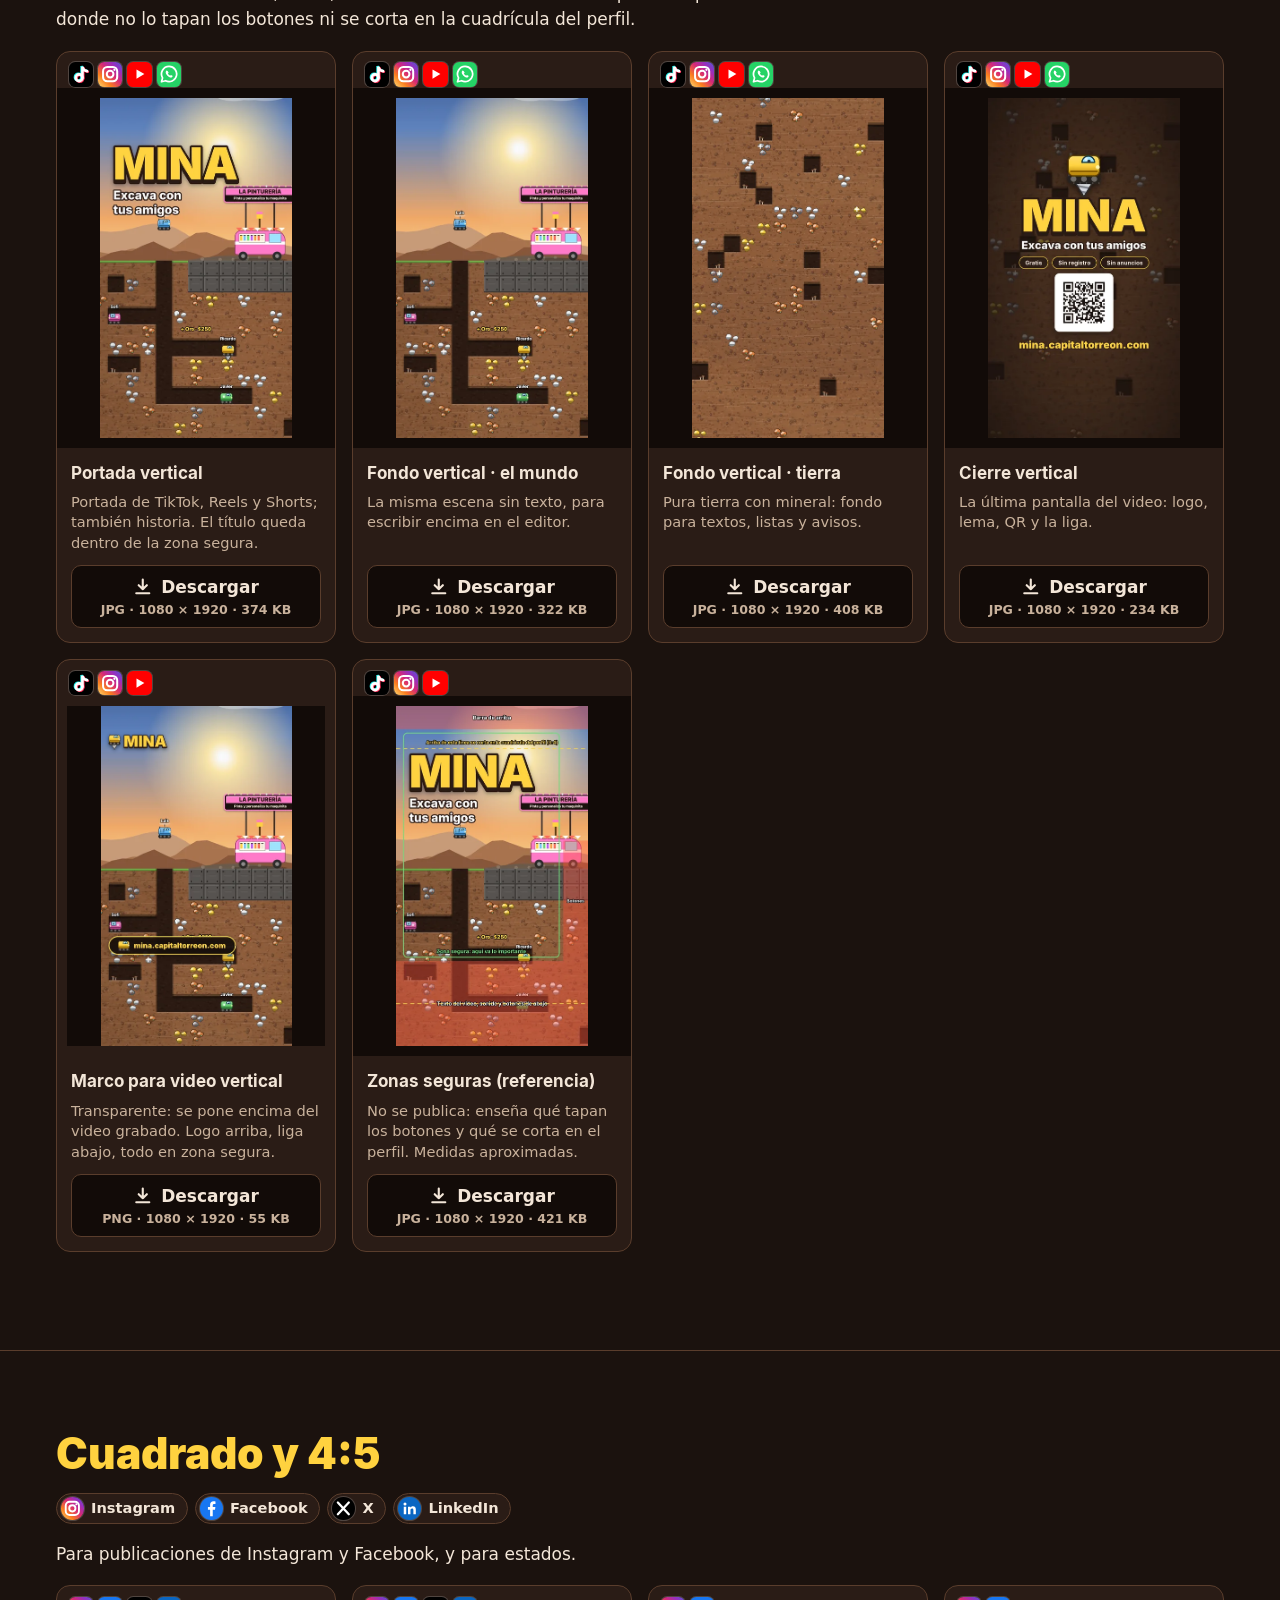
==== commit d1337cba: "Galería en /galeria, GIF de 6 segundos y mejoras de nitidez y orden - La galería vive en mina.capita" ====
--- a/publico/guia-estilos/index.html
+++ b/publico/guia-estilos/index.html
@@ -119,6 +119,7 @@
 .palanca input:checked+i{background:var(--ac)}.palanca input:checked+i::after{transform:translateX(20px);background:var(--tinta)}
 .palanca input:focus-visible+i{outline:2px solid var(--ac);outline-offset:2px}
 .palanca span{display:block;line-height:1.25}.palanca small{display:block;font-weight:600}
+.llamada{display:flex;gap:14px 22px;align-items:center;flex-wrap:wrap;text-decoration:none;background:var(--ac);color:var(--tinta);border:3px solid var(--tinta);border-radius:16px;padding:16px 20px;margin:22px 0;box-shadow:0 4px 0 var(--tinta)}.llamada span{flex:1;min-width:230px;font-weight:700}.llamada b{display:block;font:900 1.35em/1.2 Inter,system-ui}.llamada i{font-style:normal;font-weight:900;background:var(--tinta);color:var(--ac);border-radius:999px;padding:.5em 1em;white-space:nowrap}
 .gif-ops{display:flex;flex-direction:column;gap:12px;border-left:3px solid var(--ac);padding-left:12px}.gen-mando .gif-ops label{grid-template-columns:6.4em 1fr}
 .gen-mando small{color:var(--su);line-height:1.4}
 .bro{display:grid;grid-template-columns:minmax(0,300px) 1fr;gap:28px;align-items:start;margin:18px 0}
@@ -136,7 +137,7 @@
 <body>
 <nav><div class="envuelve">
   <a class="marca" href="#arriba">MINA</a>
-  <div class="ligas"><a href="galeria/">Galería</a><a href="#creador">Guía del creador</a><a href="#tiktok">Empezar</a><a href="#arte">Arte con gemas</a><a href="#brochure">Brochure</a><a href="#redes">Por red</a><a href="#marca">La marca</a></div>
+  <div class="ligas"><a href="/galeria">Galería</a><a href="#creador">Guía del creador</a><a href="#tiktok">Empezar</a><a href="#arte">Arte con gemas</a><a href="#brochure">Brochure</a><a href="#redes">Por red</a><a href="#marca">La marca</a></div>
   <span class="tam"><button id="menos" title="Letra más chica" aria-label="Letra más chica">A−</button><button id="mas" title="Letra más grande" aria-label="Letra más grande">A+</button></span>
 </div></nav>
 
@@ -146,7 +147,7 @@
     <p>Todo lo que se necesita para hablar de Mina, listo para descargar.</p>
     <div class="arriba-botones"><a class="boton grande" id="creArriba" href="Mina_Guia_del_Creador.pdf" download><svg viewBox="0 0 24 24" fill="none" stroke="currentColor" stroke-width="2.6" stroke-linecap="round" stroke-linejoin="round"><path d="M12 3v12m0 0l-5-5m5 5l5-5M4 20h16"/></svg><span>Guía del creador (PDF)</span></a>
     <a class="boton grande oscuro" id="zipArriba" href="#" download><svg viewBox="0 0 24 24" fill="none" stroke="currentColor" stroke-width="2.6" stroke-linecap="round" stroke-linejoin="round"><path d="M12 3v12m0 0l-5-5m5 5l5-5M4 20h16"/></svg><span>Descargar todo (.zip)</span></a></div>
-    <div class="atajos"><a class="boton claro" href="galeria/">🖼 Galería: 50 imágenes y 50 GIF</a><a class="boton claro" href="#arte">💎 Generar arte</a><a class="boton claro" href="#brochure">📕 Brochure en PDF</a><a class="boton claro" href="#redes">Qué va en cada red</a></div>
+    <div class="atajos"><a class="boton claro" href="/galeria">🖼 Galería: imágenes y GIF sin fin</a><a class="boton claro" href="#arte">💎 Generar arte</a><a class="boton claro" href="#brochure">📕 Brochure en PDF</a><a class="boton claro" href="#redes">Qué va en cada red</a></div>
     <small id="zipDato"></small>
   </div>
   <img src="mini/04-maquinita__maquinita-perforando.webp" alt="La maquinita amarilla de Mina, perforando" width="300" height="368">
@@ -235,7 +236,7 @@
   <p><a class="boton" id="arteZip" href="#" download><svg viewBox="0 0 24 24" fill="none" stroke="currentColor" stroke-width="2.6" stroke-linecap="round" stroke-linejoin="round"><path d="M12 3v12m0 0l-5-5m5 5l5-5M4 20h16"/></svg><span>Bajar las doce en PNG (.zip)</span><small id="arteZipDato"></small></a></p>
 
   <h3 id="generador">El generador</h3>
-  <p>Toca <b>Generar</b> y sale una imagen nueva, distinta cada vez. Si quieres mandar tú, elige la figura, las gemas, el fondo o el formato: lo que dejes «Al azar» lo decide la máquina. Y si prendes la palanca <b>Con movimiento</b>, la misma imagen cobra vida y se baja en GIF. Para ver muchas ya hechas, está la <a href="galeria/">galería</a>.</p>
+  <p>Toca <b>Generar</b> y sale una imagen nueva, distinta cada vez. Si quieres mandar tú, elige la figura, las gemas, el fondo o el formato: lo que dejes «Al azar» lo decide la máquina. Y si prendes la palanca <b>Con movimiento</b>, la misma imagen cobra vida y se baja en GIF. Para ver muchas ya hechas, está la <a href="/galeria">galería</a>.</p>
   <div class="gen">
     <div class="gen-vista"><canvas id="genLienzo" width="1080" height="1920" aria-label="La imagen generada"></canvas></div>
     <div class="gen-mando">
@@ -247,11 +248,11 @@
       <p class="para chica" id="genRedes"></p>
       <label>Semilla<input type="text" id="genSemilla" inputmode="numeric" placeholder="Al azar" autocomplete="off"></label>
       <label class="chk"><input type="checkbox" id="genLiga" checked> Con la liga del juego abajo</label>
-      <label class="palanca"><input type="checkbox" id="genMov"><i></i><span><b>Con movimiento (GIF)</b><small>Las gemas se mueven en un bucle sin corte</small></span></label>
+      <label class="palanca"><input type="checkbox" id="genMov"><i></i><span><b>Con movimiento (GIF)</b><small>Las gemas se mueven en un bucle sin corte, de 3 a 12 segundos</small></span></label>
       <div id="genGifOps" class="gif-ops" hidden>
         <label>Movimiento<select id="genMovTipo"></select></label>
-        <label>Duración<select id="genSeg"><option value="2">2 segundos</option><option value="3" selected>3 segundos</option><option value="4">4 segundos</option><option value="6">6 segundos</option></select></label>
-        <label>Tamaño<select id="genTam"><option value="0.3|15">Ligero</option><option value="0.4|20" selected>Normal</option><option value="0.5|20">Grande</option></select></label>
+        <label>Duración<select id="genSeg"><option value="3">3 segundos</option><option value="6" selected>6 segundos</option><option value="9">9 segundos</option><option value="12">12 segundos</option></select></label>
+        <label>Tamaño<select id="genTam"><option value="0.3">Ligero</option><option value="0.4" selected>Normal</option><option value="0.5">Grande</option></select></label>
       </div>
       <p class="gen-dato" id="genTexto">Cargando las gemas…</p>
       <button id="genBaja">⬇ Descargar esta imagen (PNG)</button>
@@ -260,12 +261,7 @@
     </div>
   </div>
 
-  <h3>Tres con movimiento</h3>
-  <p>Hechas con la palanca <b>Con movimiento</b> del generador. El bucle no tiene corte: el último cuadro empata con el primero. El GIF va bien en WhatsApp, Mensajes, X y Facebook; TikTok, Reels y Shorts piden video, así que ahí se usa la imagen quieta.</p>
-  <div class="rejilla"><article class="tarjeta"><div class="redes" data-fichas="wa,msj,x,fb"></div><div class="vista foto"><img loading="lazy" src="gif/arte-gemas-gif-01-mandala-de-joyas.gif" alt="Mandala de joyas · Giro" width="432" height="768"></div><div class="dato"><b>Mandala de joyas · Giro</b><span class="uso">Cada anillo gira un paso de su propia simetría, los vecinos al revés. Semilla 88.</span>
-    <a class="boton baja" href="gif/arte-gemas-gif-01-mandala-de-joyas.gif" download="arte-gemas-gif-01-mandala-de-joyas.gif" title="Descargar arte-gemas-gif-01-mandala-de-joyas.gif"><svg viewBox="0 0 24 24" fill="none" stroke="currentColor" stroke-width="2.6" stroke-linecap="round" stroke-linejoin="round" aria-hidden="true"><path d="M12 3v12m0 0l-5-5m5 5l5-5M4 20h16"/></svg><span>Descargar</span><small>GIF · 432 × 768 · 3 s · 5.7 MB</small></a></div></article><article class="tarjeta"><div class="redes" data-fichas="wa,msj,x,fb"></div><div class="vista foto"><img loading="lazy" src="gif/arte-gemas-gif-02-corona-de-las-22.gif" alt="Corona de las 22 · Cascada" width="432" height="768"></div><div class="dato"><b>Corona de las 22 · Cascada</b><span class="uso">Un brillo baja por los dos lados y enciende cada gema al pasar. Semilla 12.</span>
-    <a class="boton baja" href="gif/arte-gemas-gif-02-corona-de-las-22.gif" download="arte-gemas-gif-02-corona-de-las-22.gif" title="Descargar arte-gemas-gif-02-corona-de-las-22.gif"><svg viewBox="0 0 24 24" fill="none" stroke="currentColor" stroke-width="2.6" stroke-linecap="round" stroke-linejoin="round" aria-hidden="true"><path d="M12 3v12m0 0l-5-5m5 5l5-5M4 20h16"/></svg><span>Descargar</span><small>GIF · 432 × 768 · 3 s · 1.4 MB</small></a></div></article><article class="tarjeta"><div class="redes" data-fichas="wa,msj,x,fb"></div><div class="vista foto"><img loading="lazy" src="gif/arte-gemas-gif-03-panal-de-gemas.gif" alt="Panal de gemas · Latido" width="432" height="768"></div><div class="dato"><b>Panal de gemas · Latido</b><span class="uso">Las gemas laten en dos golpes y la onda sale del centro. Semilla 9.</span>
-    <a class="boton baja" href="gif/arte-gemas-gif-03-panal-de-gemas.gif" download="arte-gemas-gif-03-panal-de-gemas.gif" title="Descargar arte-gemas-gif-03-panal-de-gemas.gif"><svg viewBox="0 0 24 24" fill="none" stroke="currentColor" stroke-width="2.6" stroke-linecap="round" stroke-linejoin="round" aria-hidden="true"><path d="M12 3v12m0 0l-5-5m5 5l5-5M4 20h16"/></svg><span>Descargar</span><small>GIF · 432 × 768 · 3 s · 2.2 MB</small></a></div></article></div>
+  <a class="llamada" href="/galeria"><span><b>🖼 La galería</b>Cincuenta imágenes y cincuenta GIF ya hechos, y sigue: entre más bajas, más salen. Todos se descargan.</span><i>Ver la galería →</i></a>
 
   <h3>Las 22 gemas, sueltas</h3>
   <p>Sin fondo, para pegarlas en lo que sea.</p>
@@ -411,7 +407,7 @@
 </main>
 
 <footer><div class="envuelve">
-  <p><b>Mina</b> · <a href="/">mina.capitaltorreon.com</a> · CapitalTorreon</p>
+  <p><b>Mina</b> · <a href="/">mina.capitaltorreon.com</a> · <a href="/galeria">Galería</a> · CapitalTorreon</p>
   <p><small>Los nombres y logotipos de TikTok, Instagram, YouTube, Facebook, X, LinkedIn y WhatsApp son de sus dueños. Aquí solo indican dónde sirve cada pieza.</small></p>
   <p>Hecha con cariño por Ing. <a href="https://ricardolopezreyero.com" target="_blank" rel="noopener">Ricardo López Reyero</a>, en Torreón, Coahuila. <span id="pie"></span></p>
 </div></footer>
@@ -495,13 +491,13 @@
   const op = (semilla) => ({ semilla, estilo: $('#genEstilo').value, paleta: $('#genPaleta').value, fondo: $('#genFondo').value, formato: $('#genFormato').value, liga: $('#genLiga').checked });
   const bajar = (blob, nombre) => { const a = document.createElement('a'); a.href = URL.createObjectURL(blob); a.download = nombre; document.body.appendChild(a); a.click(); a.remove(); setTimeout(() => URL.revokeObjectURL(a.href), 30000); };
   $('#genMovTipo').innerHTML = '<option value="">Al azar</option>' + Object.entries(A.MOVIMIENTOS).map(([k, v]) => `<option value="${k}">${esc(v)}</option>`).join('');
-  const conMov = () => $('#genMov').checked, tam = () => $('#genTam').value.split('|').map(Number);
+  const conMov = () => $('#genMov').checked, tam = () => +$('#genTam').value;
   let ultima = null, ocupado = false, vivo = null;
   async function pinta(semilla) {
     if (ocupado) return; ocupado = true;
     try {
       if (vivo) { vivo.parar(); vivo = null; }
-      if (conMov()) { vivo = await A.animar(L, { ...op(semilla), movimiento: $('#genMovTipo').value, escala: tam()[0], segundos: +$('#genSeg').value }); ultima = vivo.info; $('#genTexto').textContent = `${ultima.texto} · ${L.width} × ${L.height} · ${$('#genSeg').value} s`; }
+      if (conMov()) { vivo = await A.animar(L, { ...op(semilla), movimiento: $('#genMovTipo').value, escala: tam(), segundos: +$('#genSeg').value }); ultima = vivo.info; $('#genTexto').textContent = `${ultima.texto} · ${L.width} × ${L.height} · ${$('#genSeg').value} s`; }
       else { ultima = await A.pintar(L, op(semilla)); $('#genTexto').textContent = `${ultima.texto} · ${ultima.gemas} gemas`; }
       $('#genSemilla').value = ultima.semilla;
     } catch { $('#genTexto').textContent = 'No se pudieron cargar las gemas. Recarga la página.'; }
@@ -516,9 +512,9 @@
   $('#genBaja').onclick = async () => {
     if (!ultima || ocupado) return;
     if (!conMov()) { aviso('Descargando…'); return bajar(await A.aPng(L), ultima.nombre); }
-    ocupado = true; const b = $('#genBaja'), [escala, fps] = tam();
+    ocupado = true; const b = $('#genBaja'), escala = tam();
     try {
-      const g = await A.gif({ ...op(ultima.semilla), movimiento: ultima.movimiento, escala }, { segundos: +$('#genSeg').value, fps, alAvance: (x) => { b.textContent = `Haciendo el GIF… ${Math.round(x * 100)} %`; } });
+      const g = await A.gif({ ...op(ultima.semilla), movimiento: ultima.movimiento, escala }, { segundos: +$('#genSeg').value, alAvance: (x) => { b.textContent = `Haciendo el GIF… ${Math.round(x * 100)} %`; } });
       bajar(g, ultima.nombre); $('#genTexto').textContent = `${ultima.texto} · GIF de ${g.info.segundos} s · ${g.info.ancho} × ${g.info.alto} · ${(g.size / 1048576).toFixed(1)} MB`; aviso('GIF listo');
     } catch { aviso('No se pudo hacer el GIF. Intenta con el tamaño Ligero.'); }
     ocupado = false; ponModo();
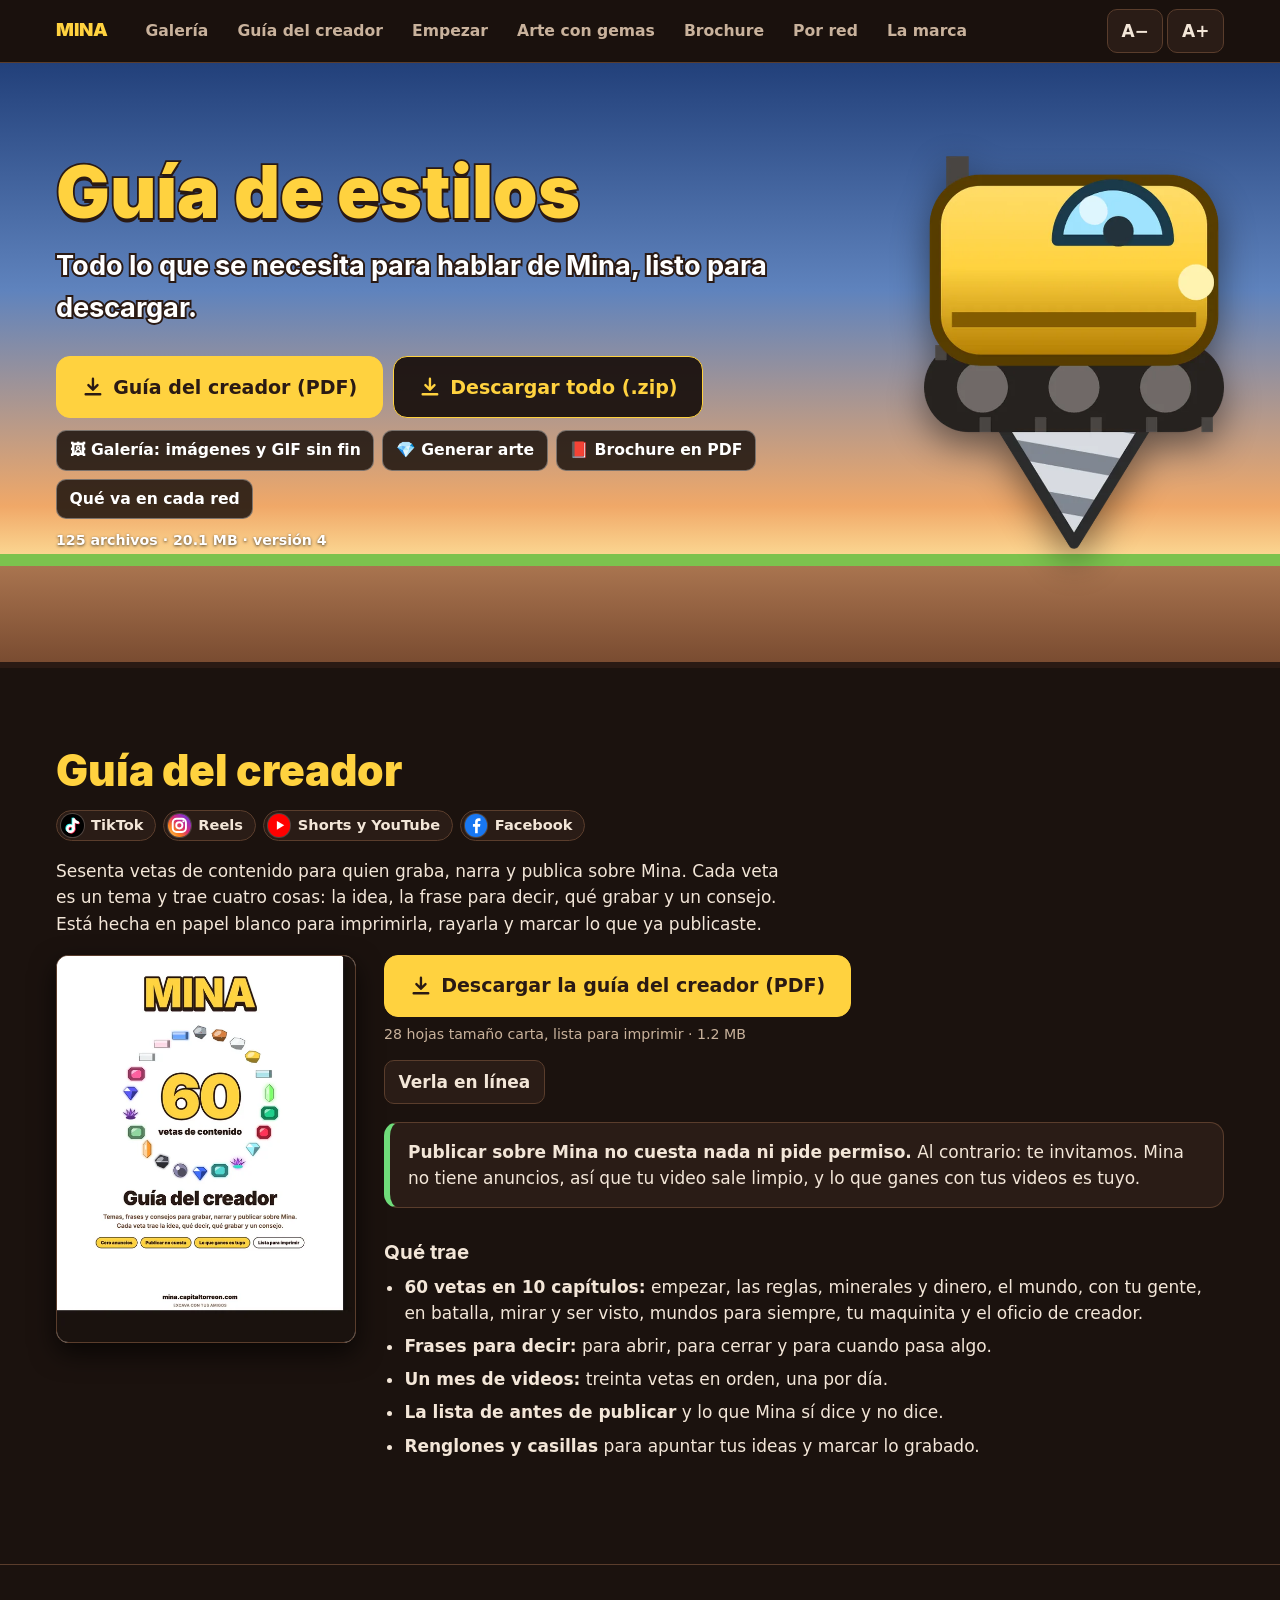
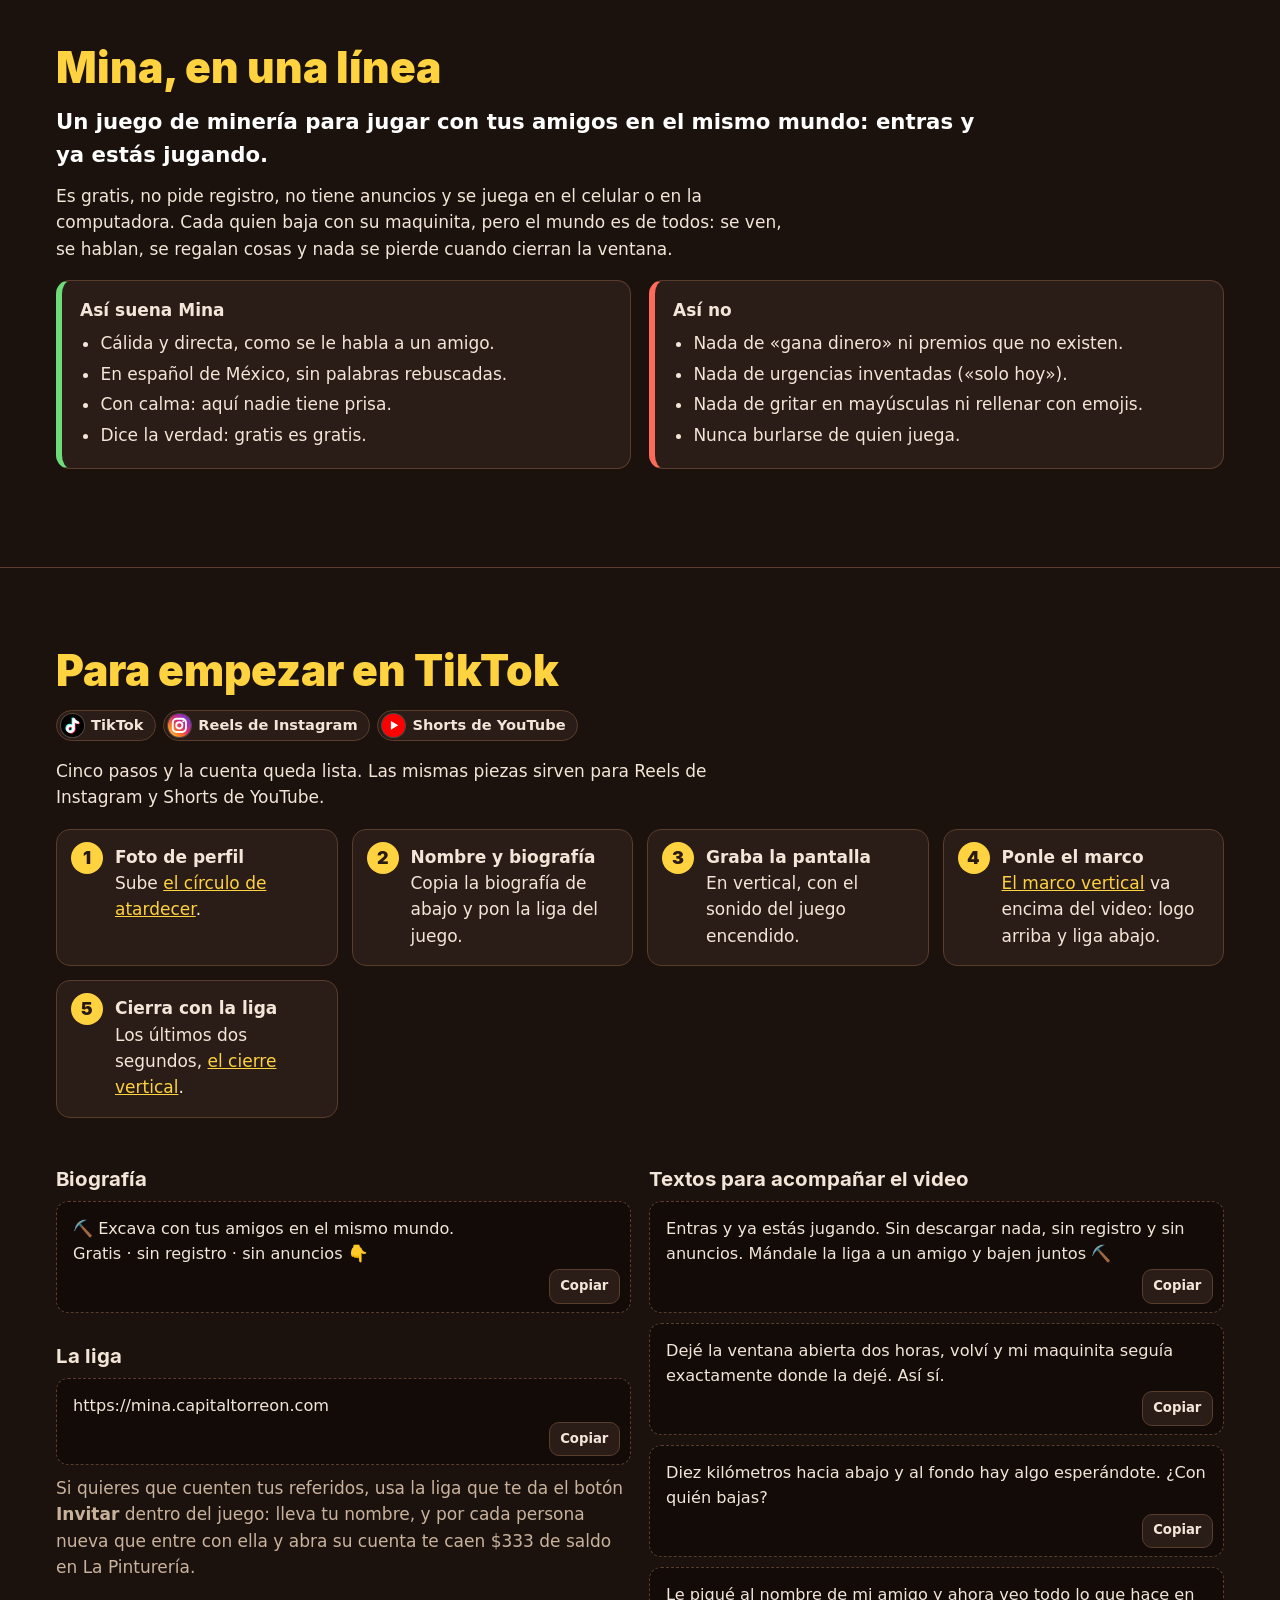
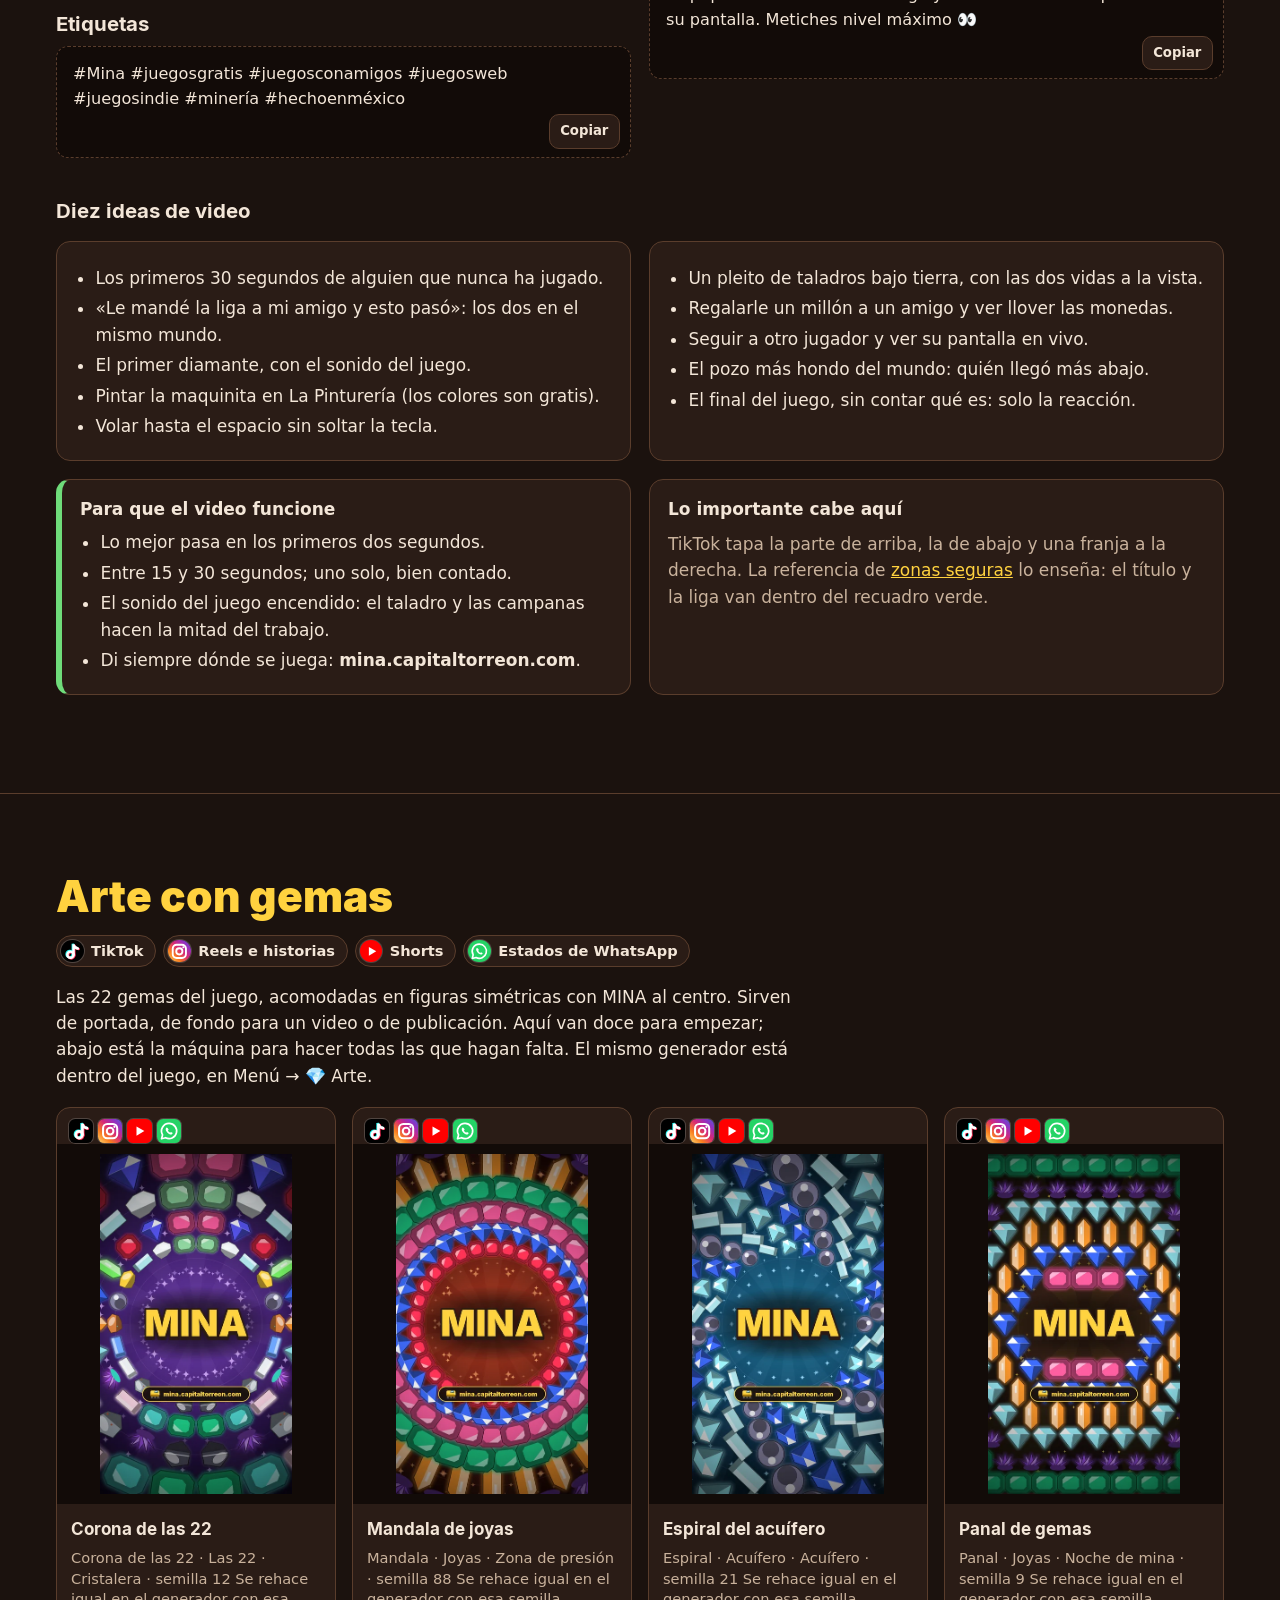
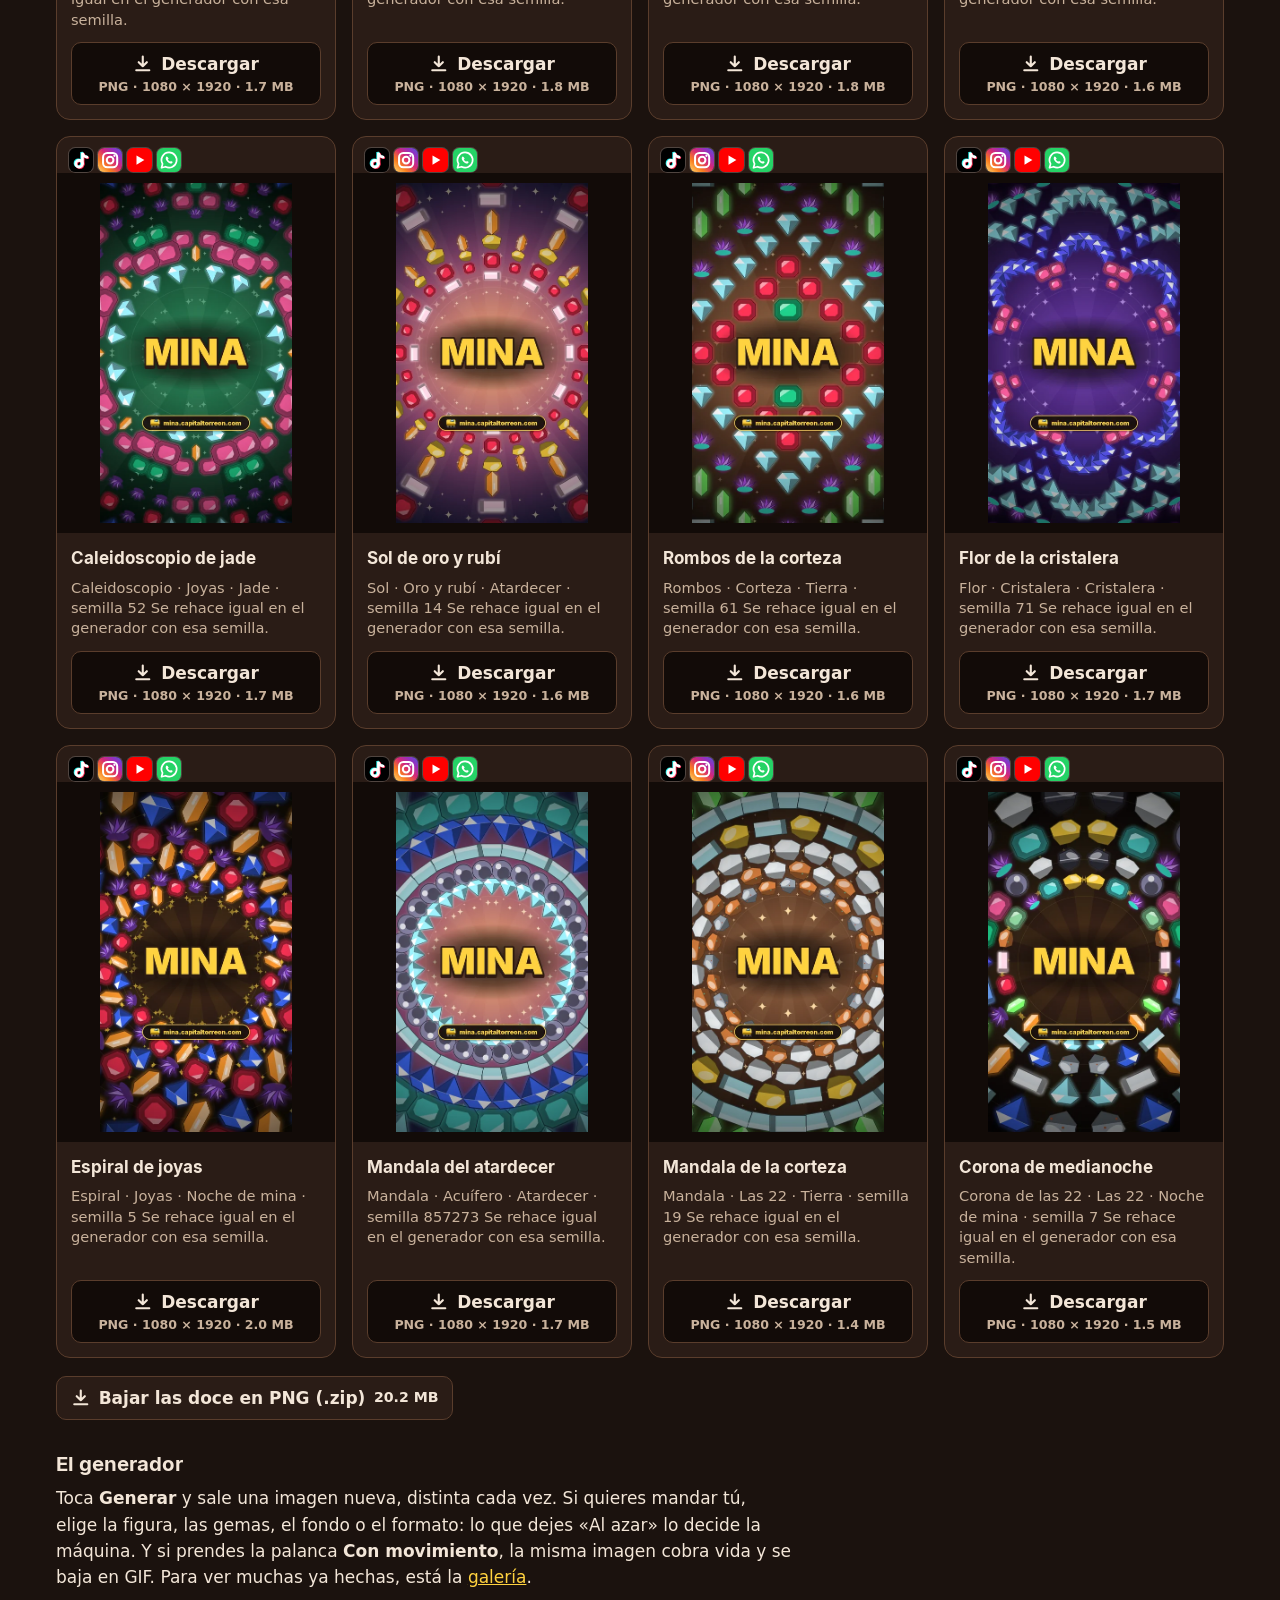
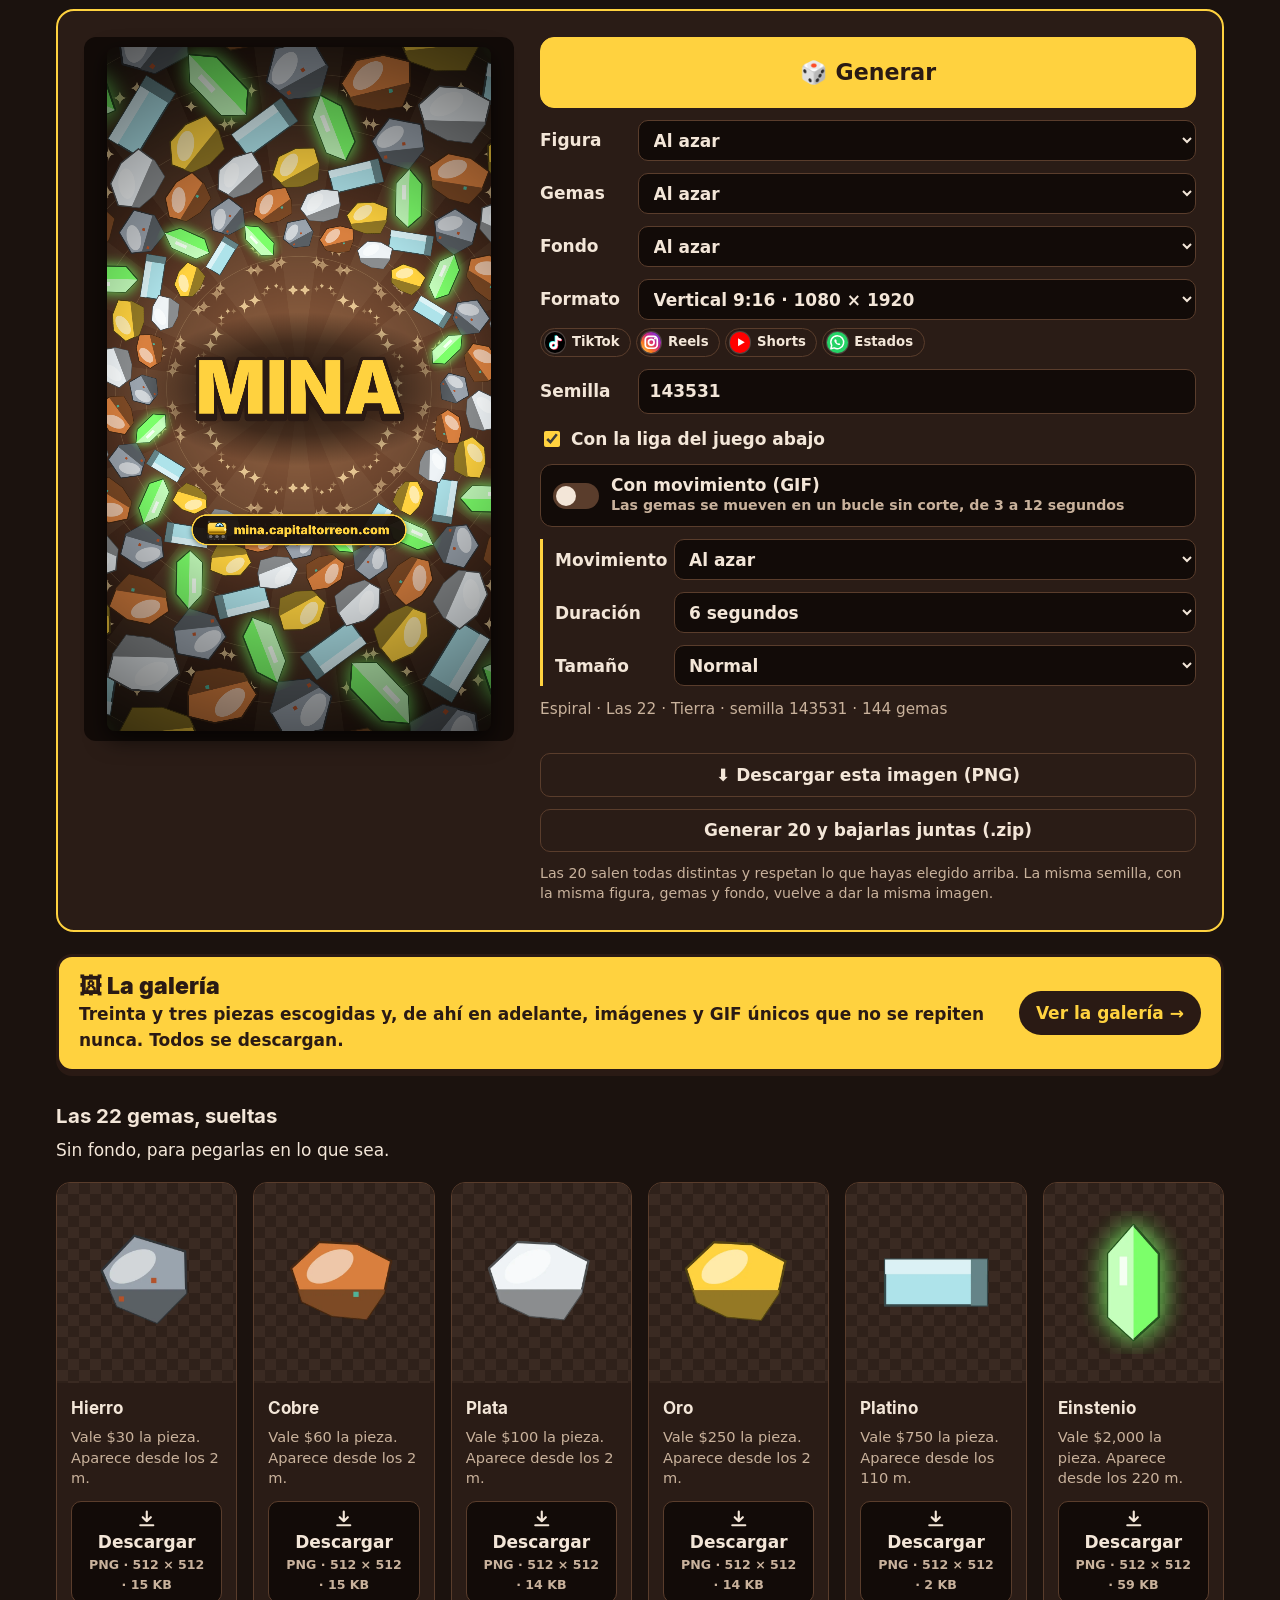
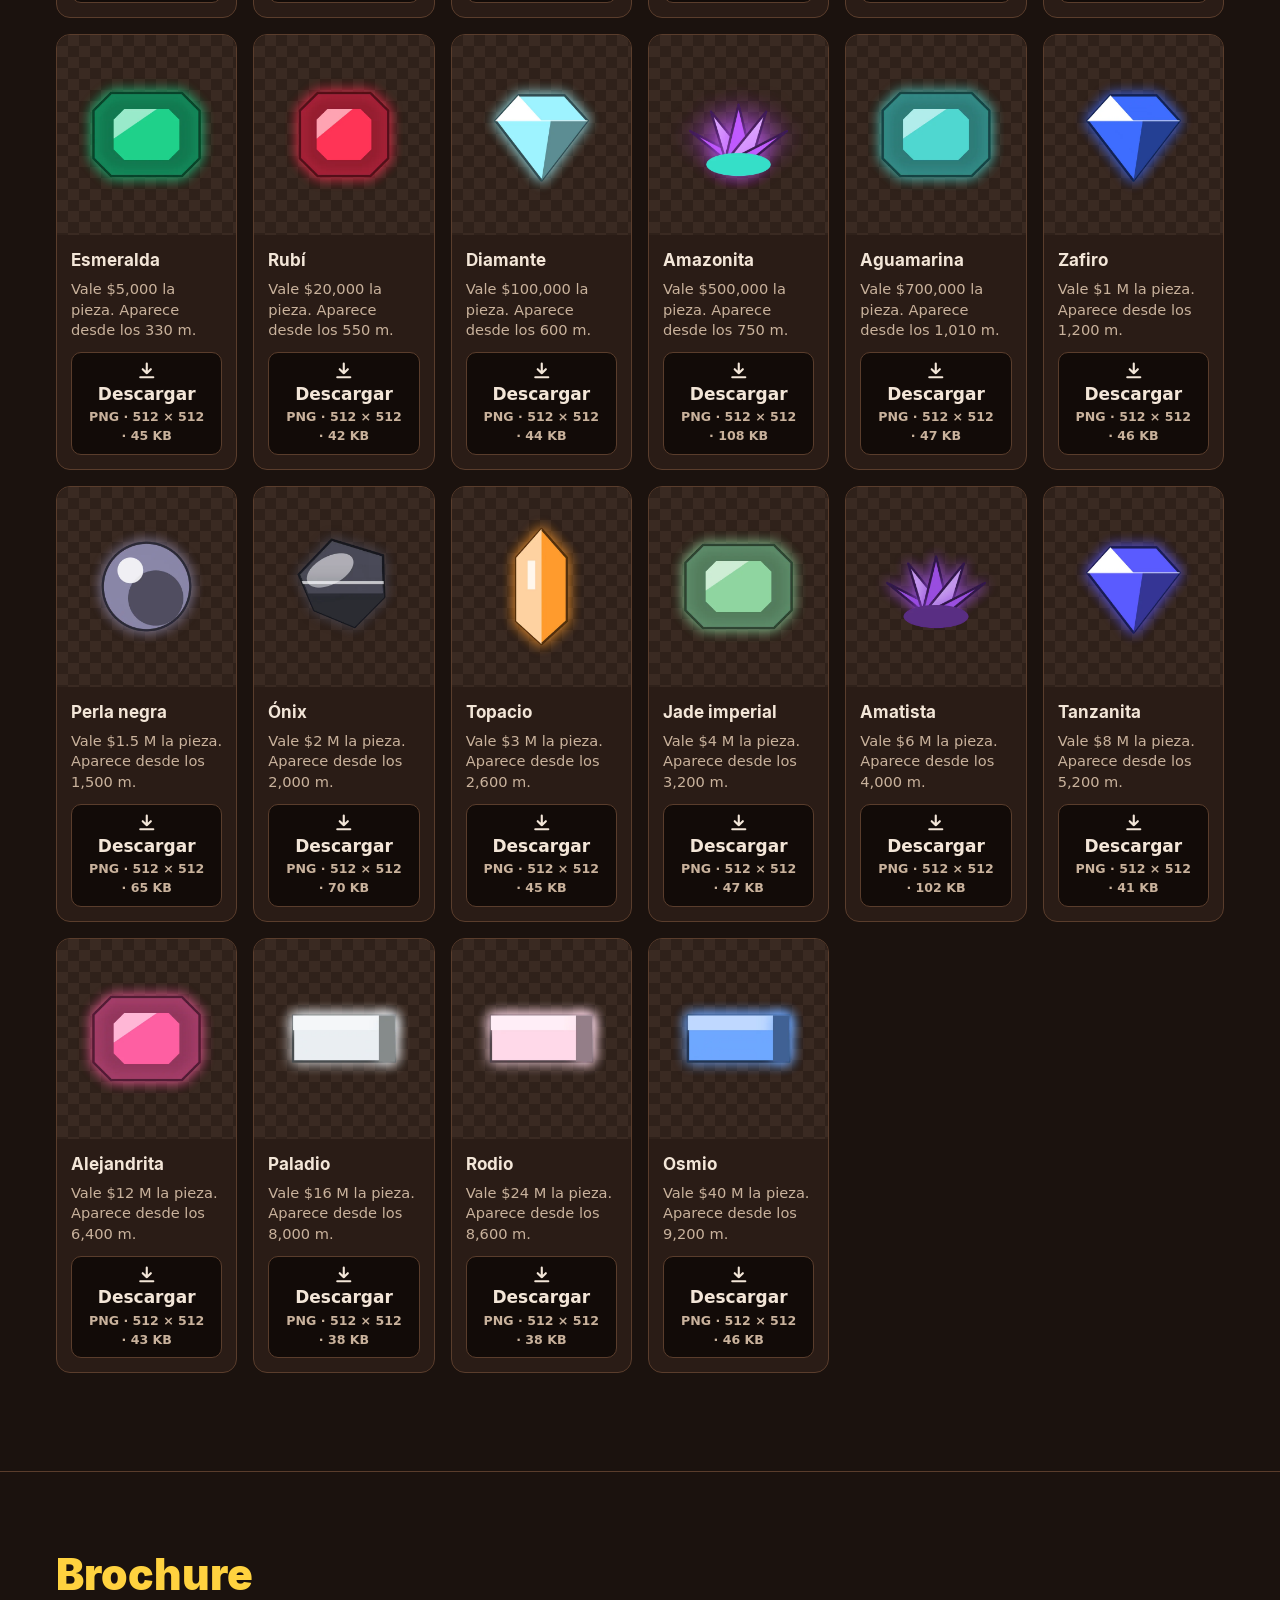
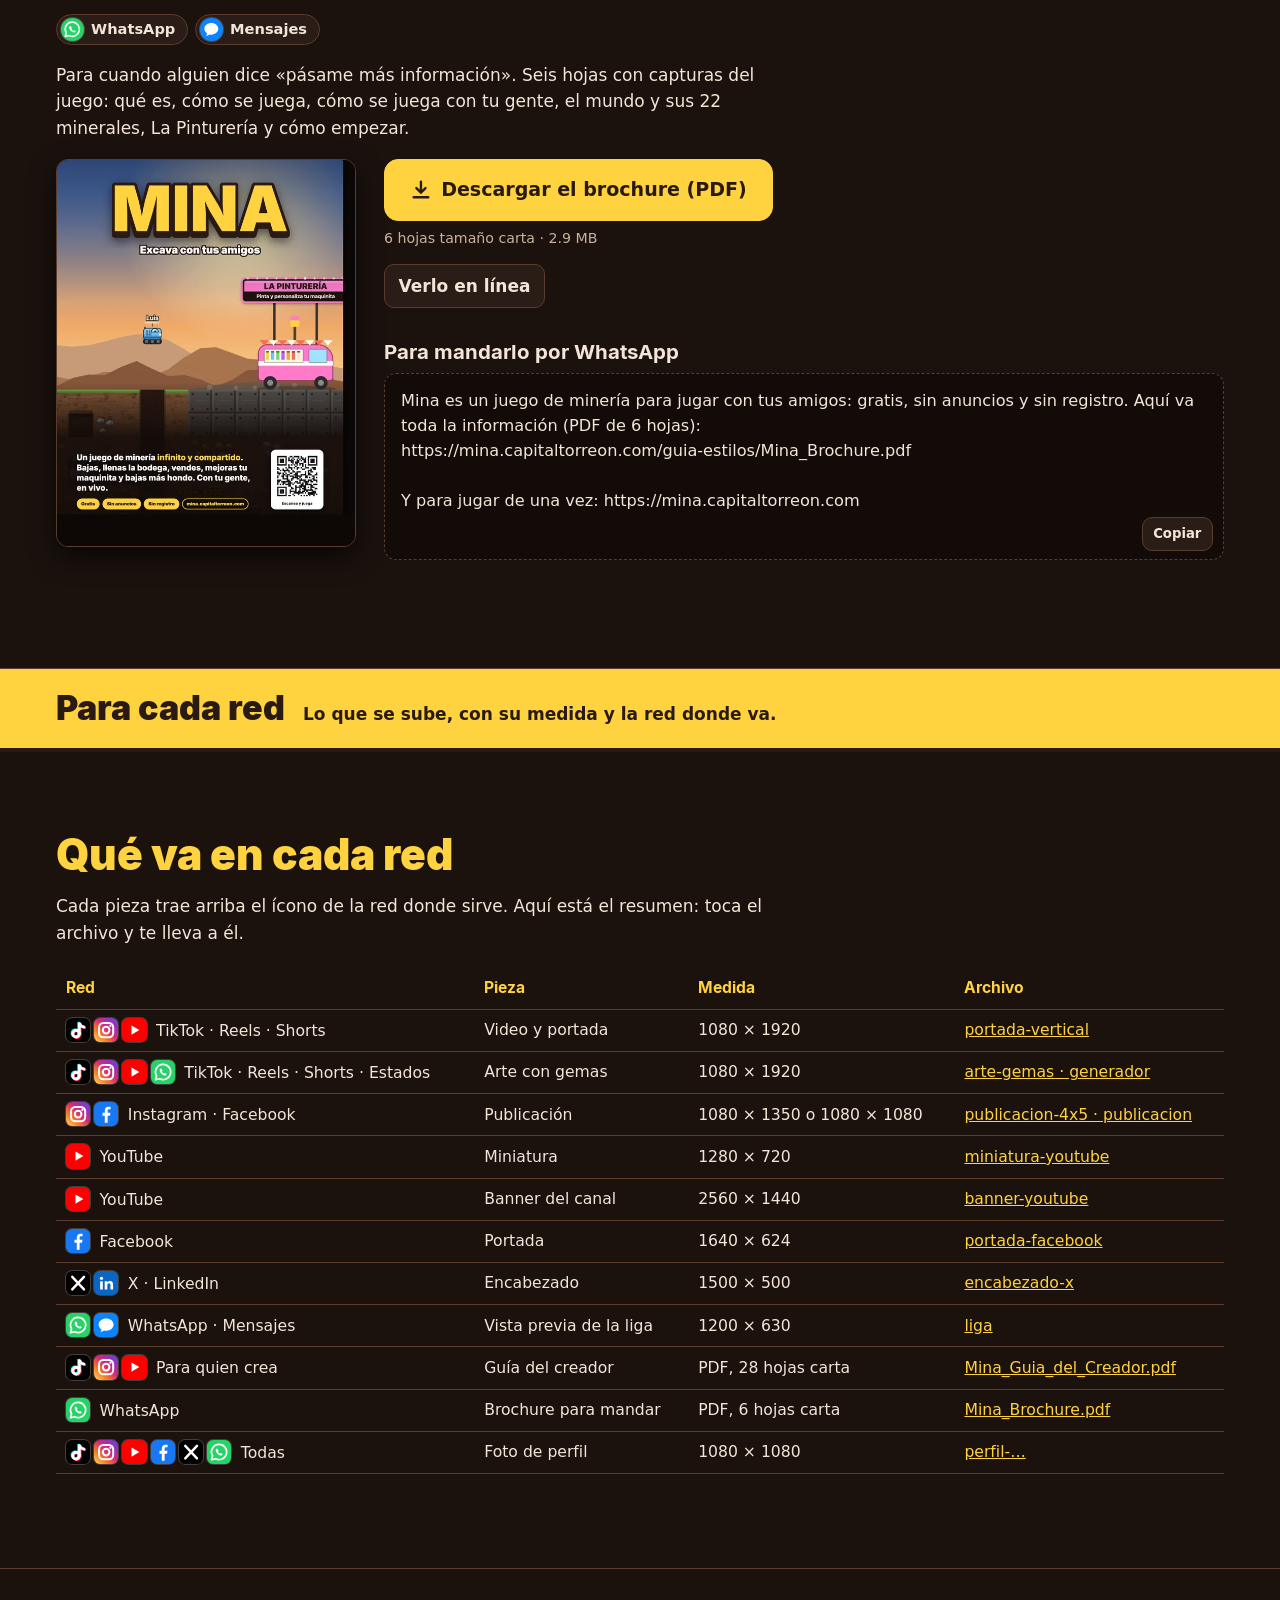
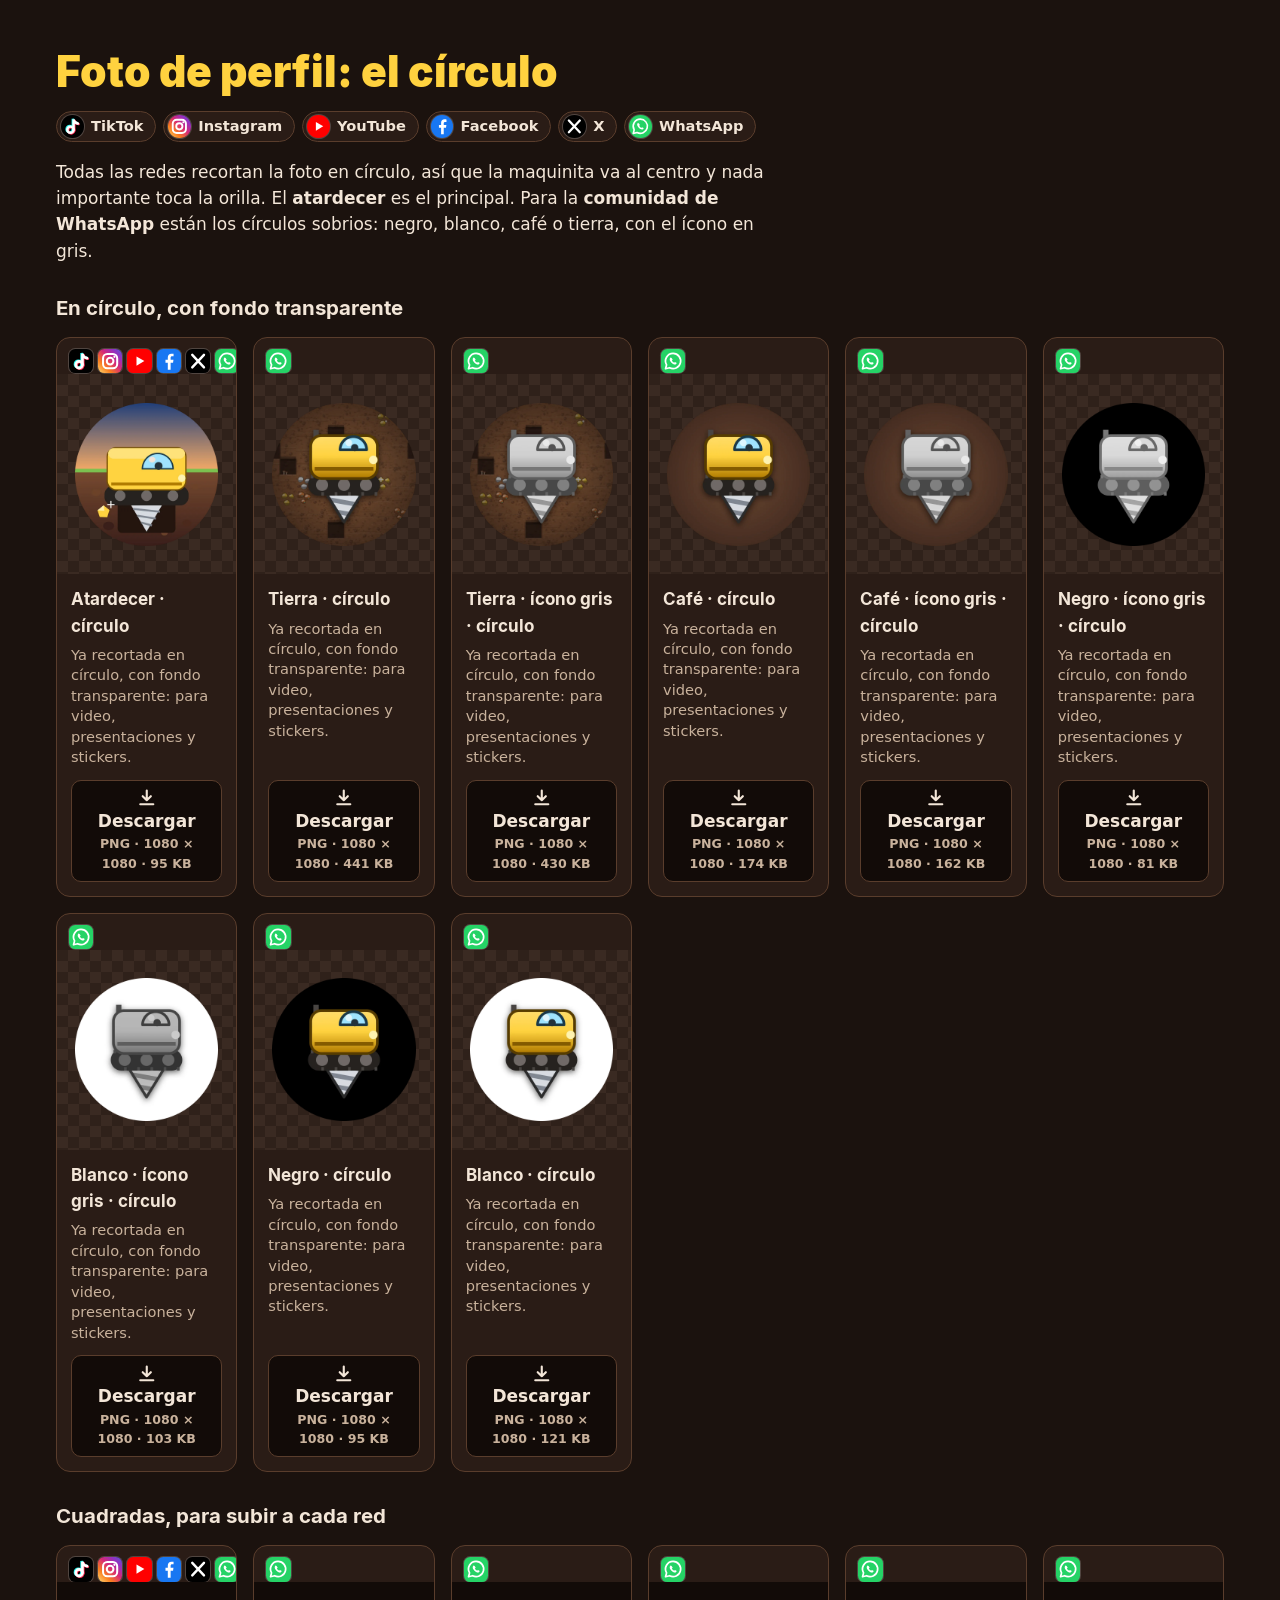
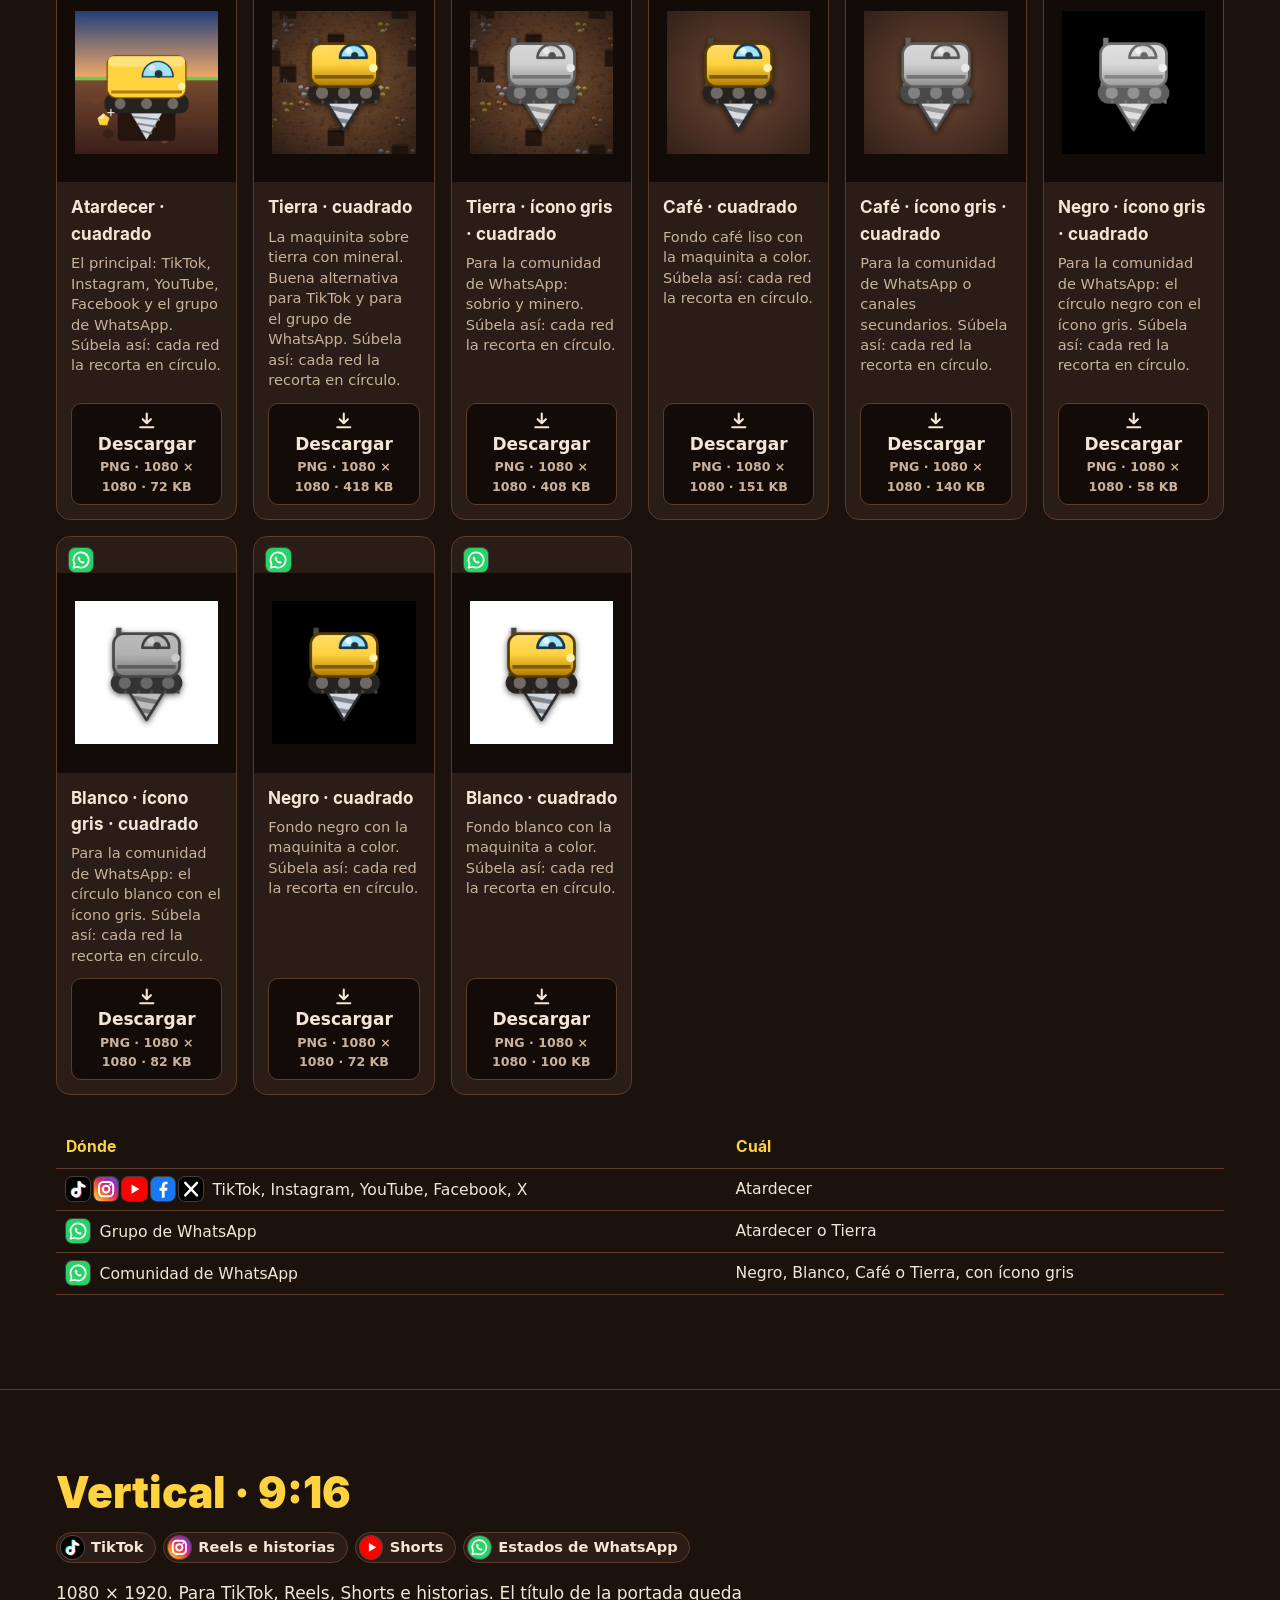
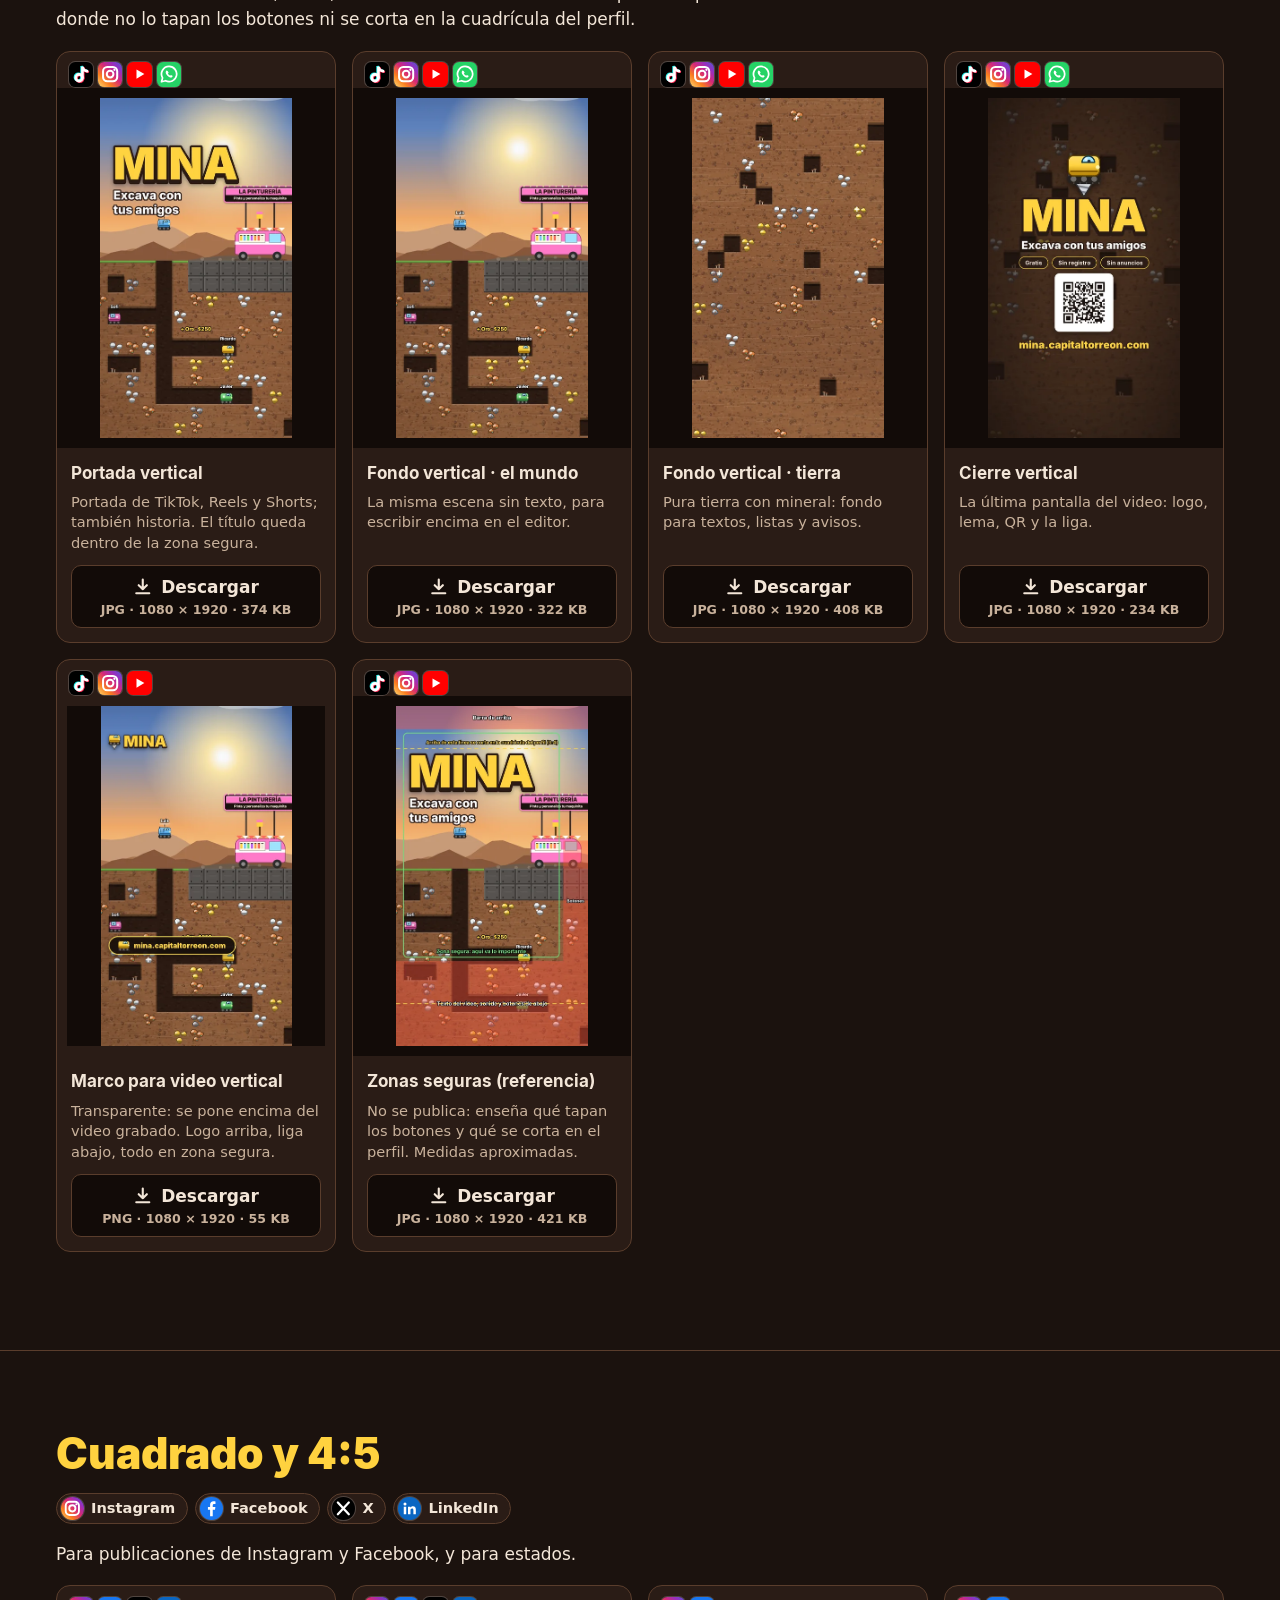
==== commit eb492673: "Galería: 33 piezas fijas y, después, piezas que no se repiten nunca - Las primeras 33 (17 imágenes y" ====
--- a/publico/guia-estilos/index.html
+++ b/publico/guia-estilos/index.html
@@ -261,7 +261,7 @@
     </div>
   </div>
 
-  <a class="llamada" href="/galeria"><span><b>🖼 La galería</b>Cincuenta imágenes y cincuenta GIF ya hechos, y sigue: entre más bajas, más salen. Todos se descargan.</span><i>Ver la galería →</i></a>
+  <a class="llamada" href="/galeria"><span><b>🖼 La galería</b>Treinta y tres piezas escogidas y, de ahí en adelante, imágenes y GIF únicos que no se repiten nunca. Todos se descargan.</span><i>Ver la galería →</i></a>
 
   <h3>Las 22 gemas, sueltas</h3>
   <p>Sin fondo, para pegarlas en lo que sea.</p>
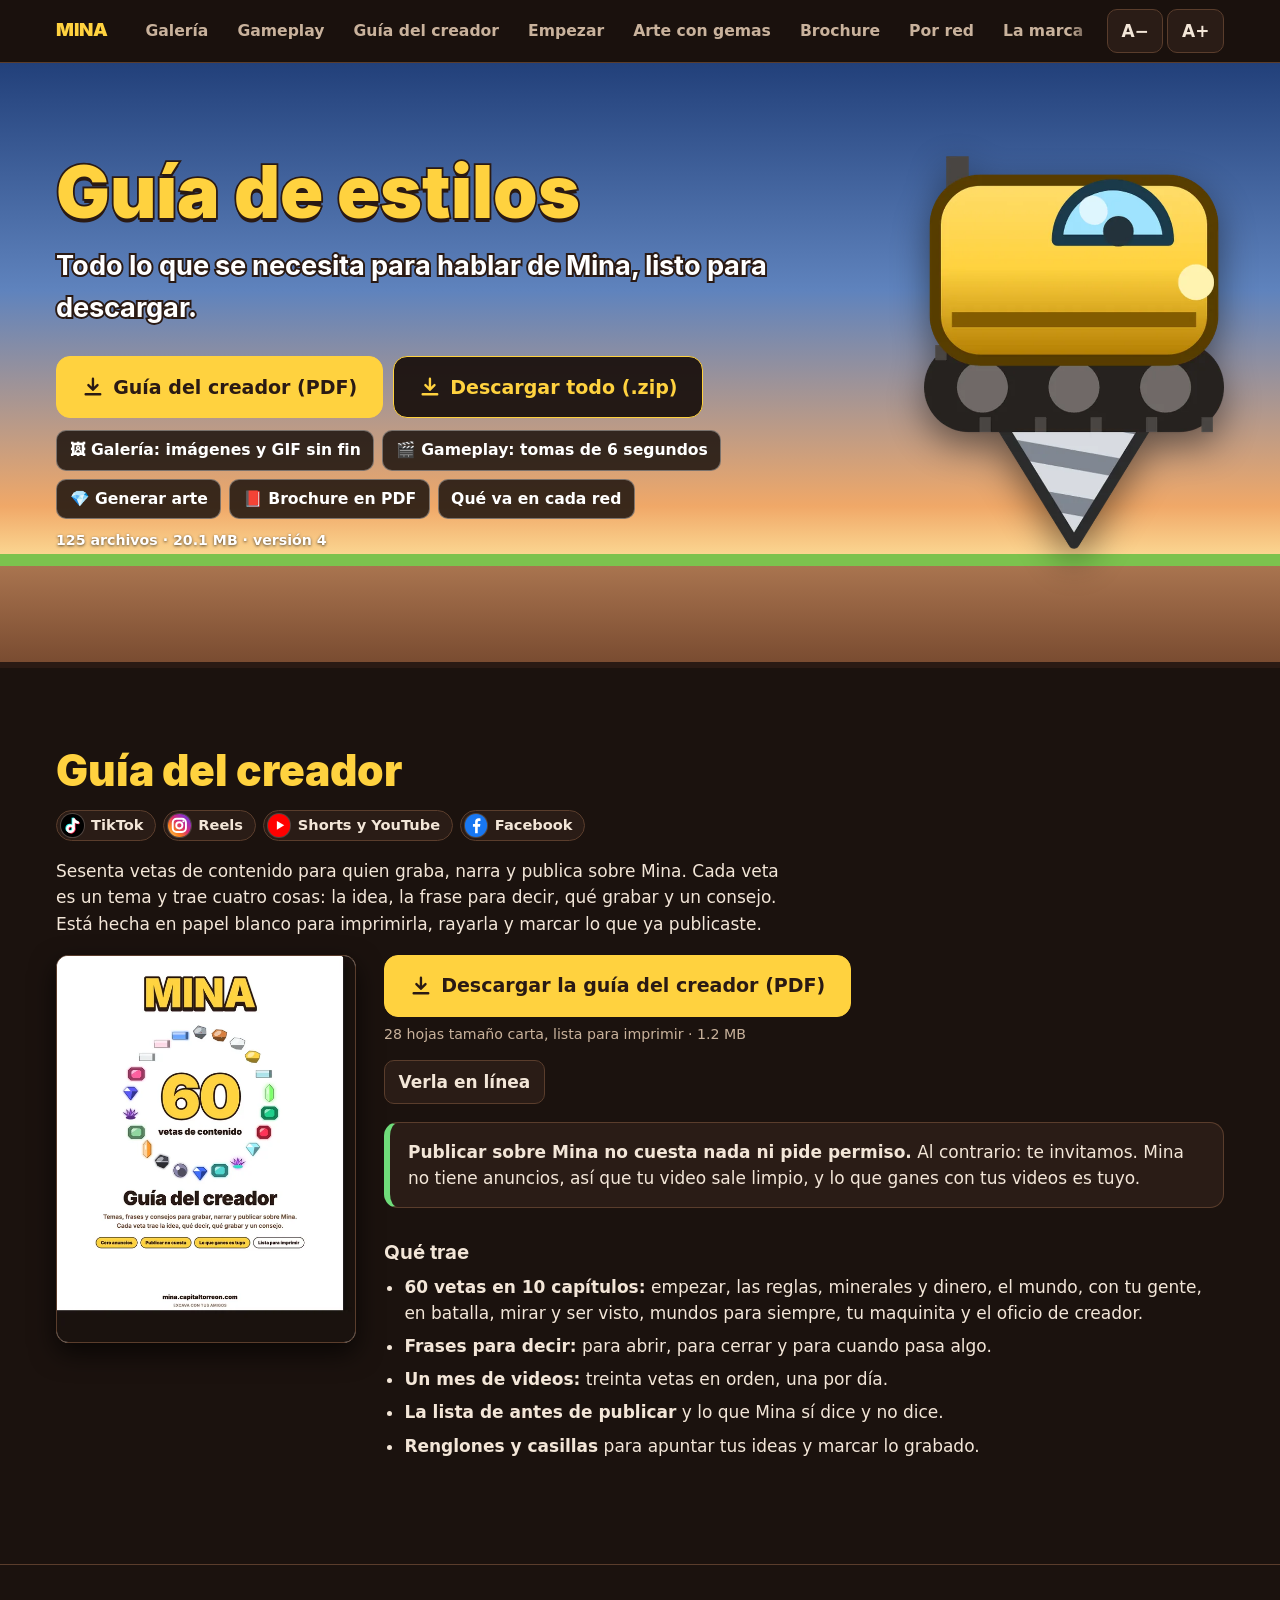
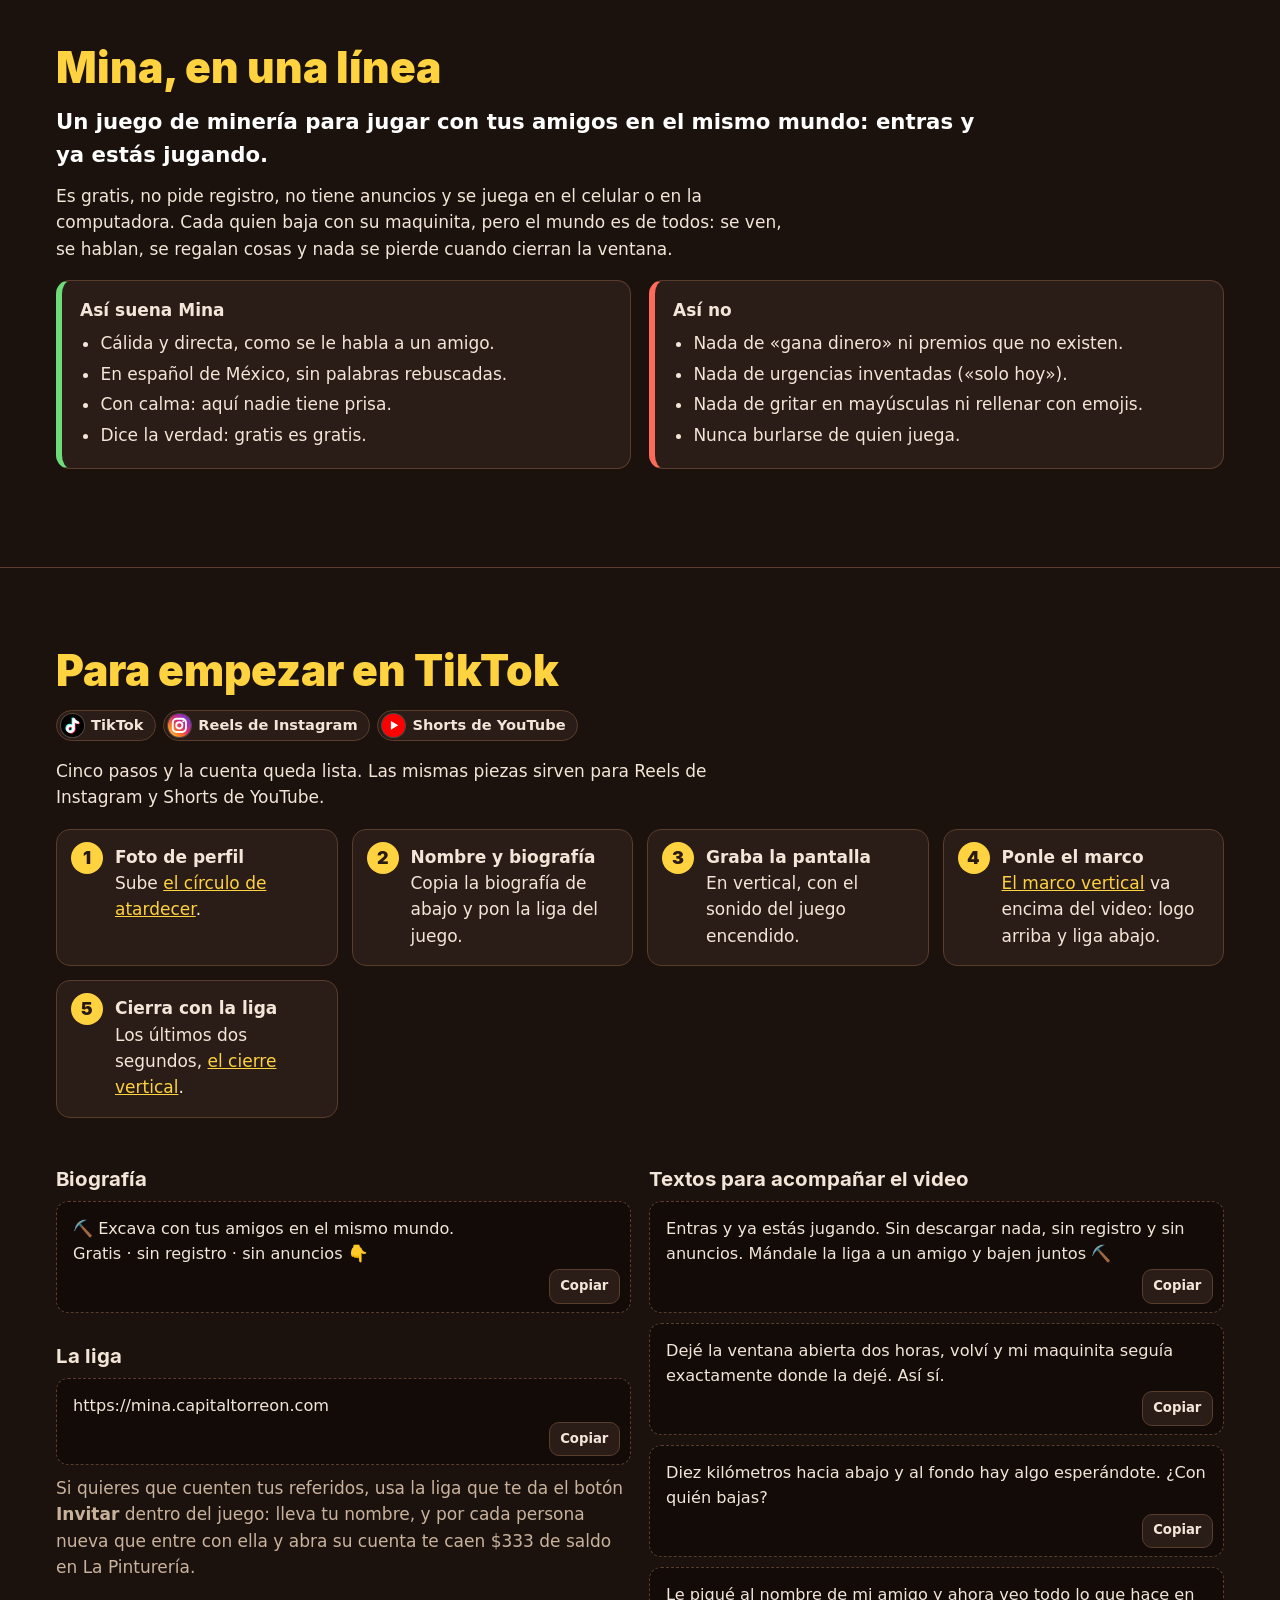
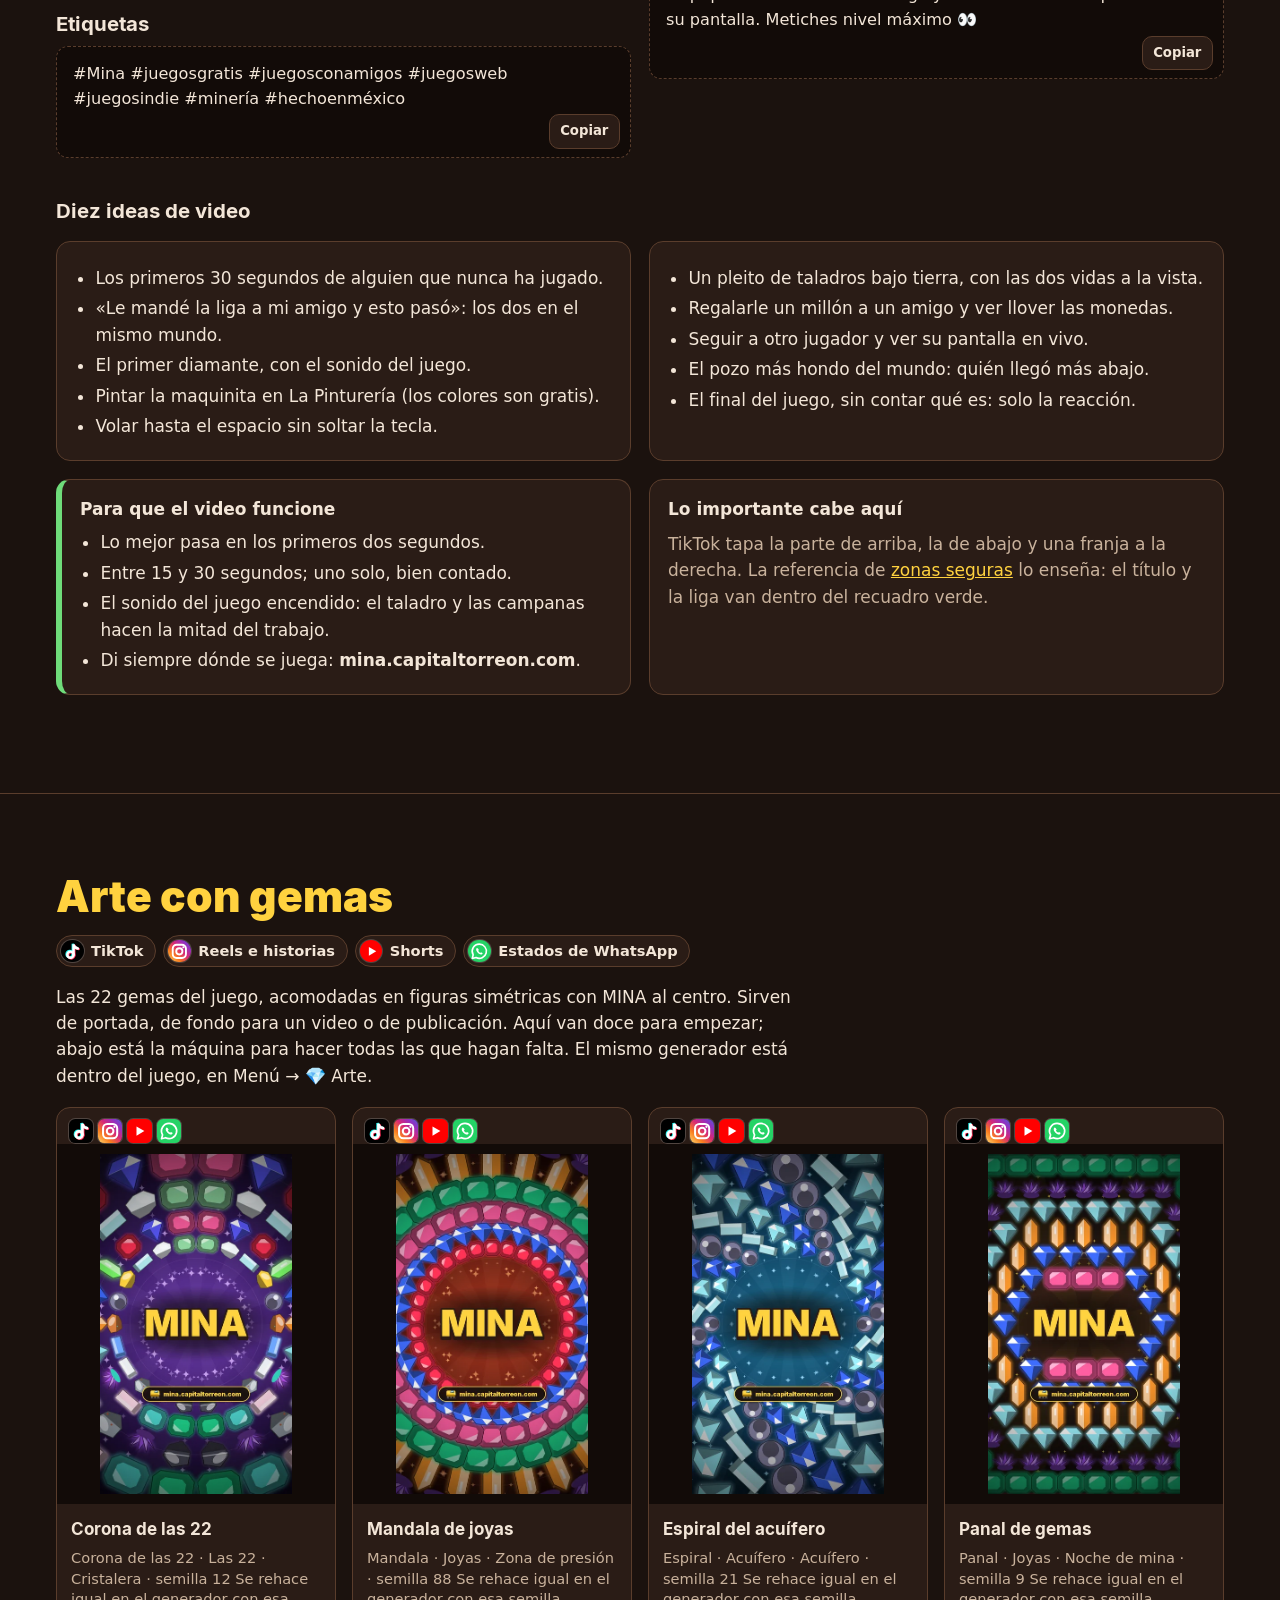
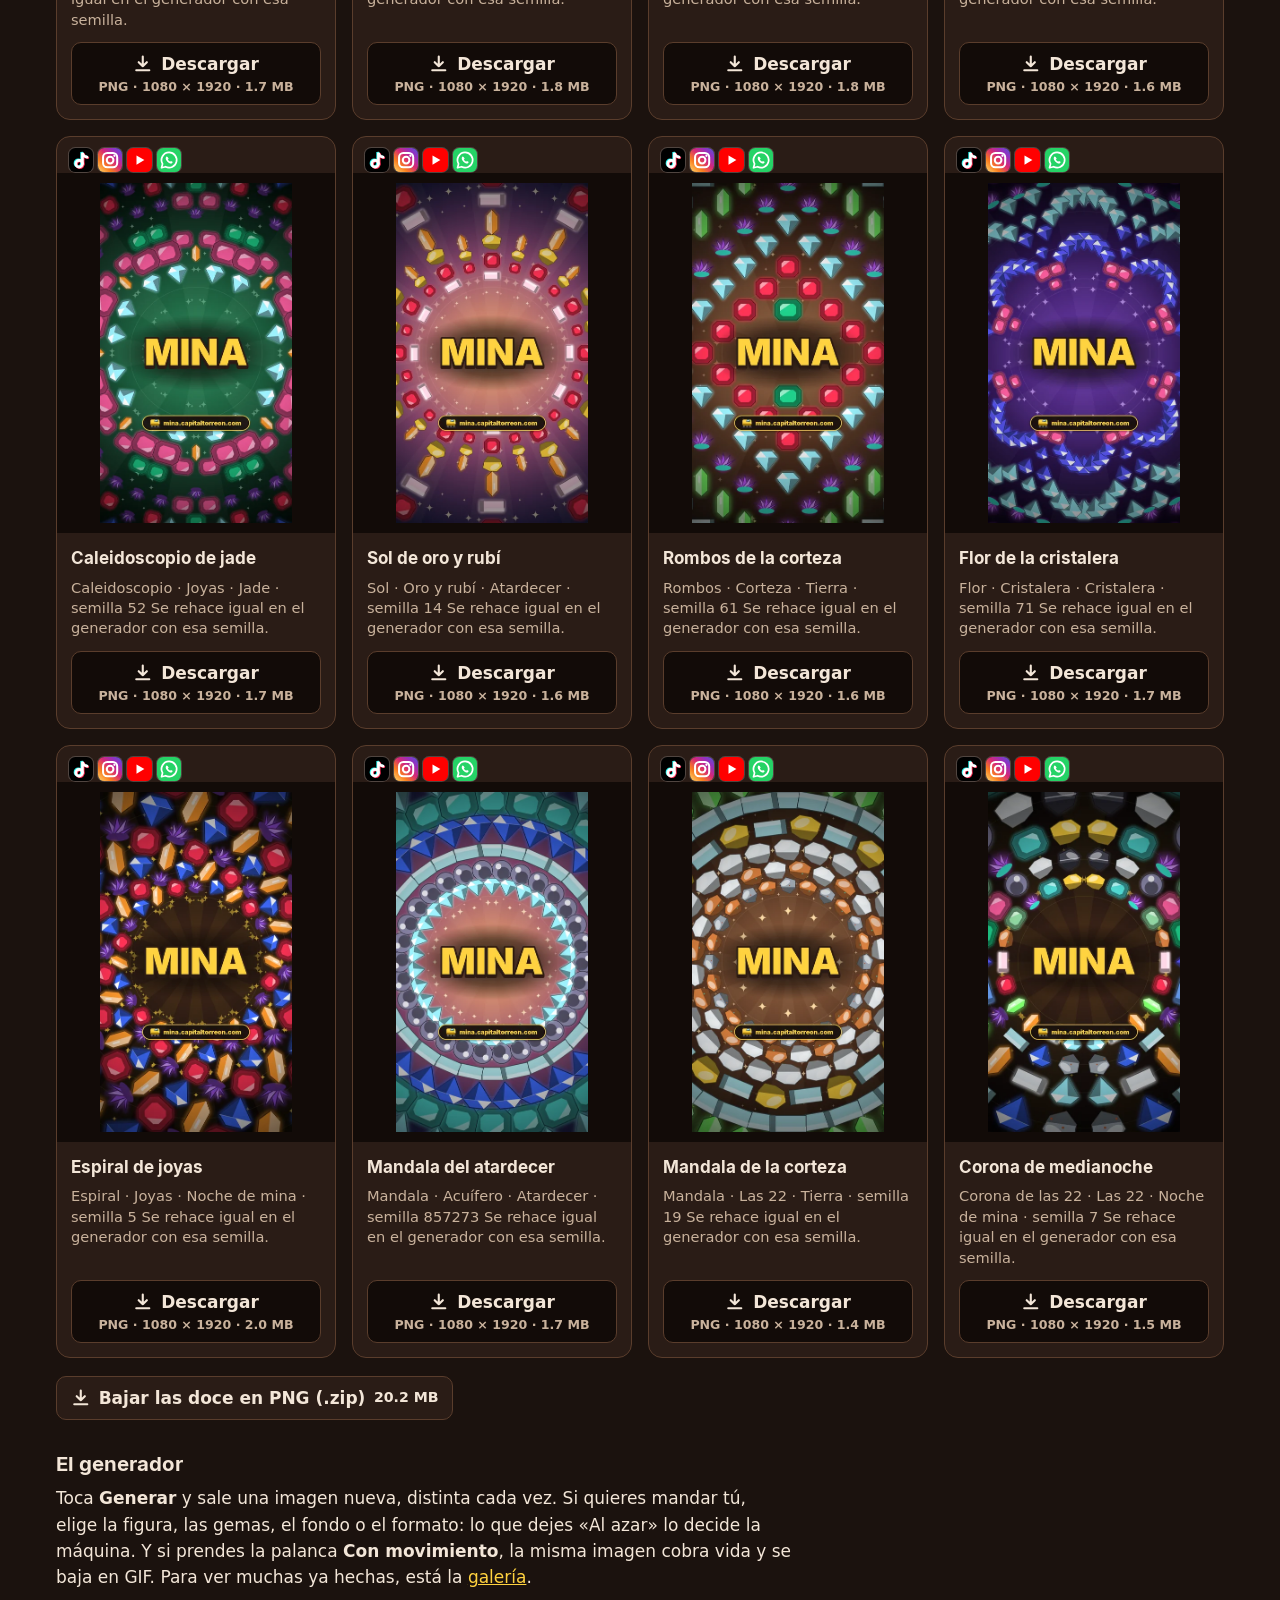
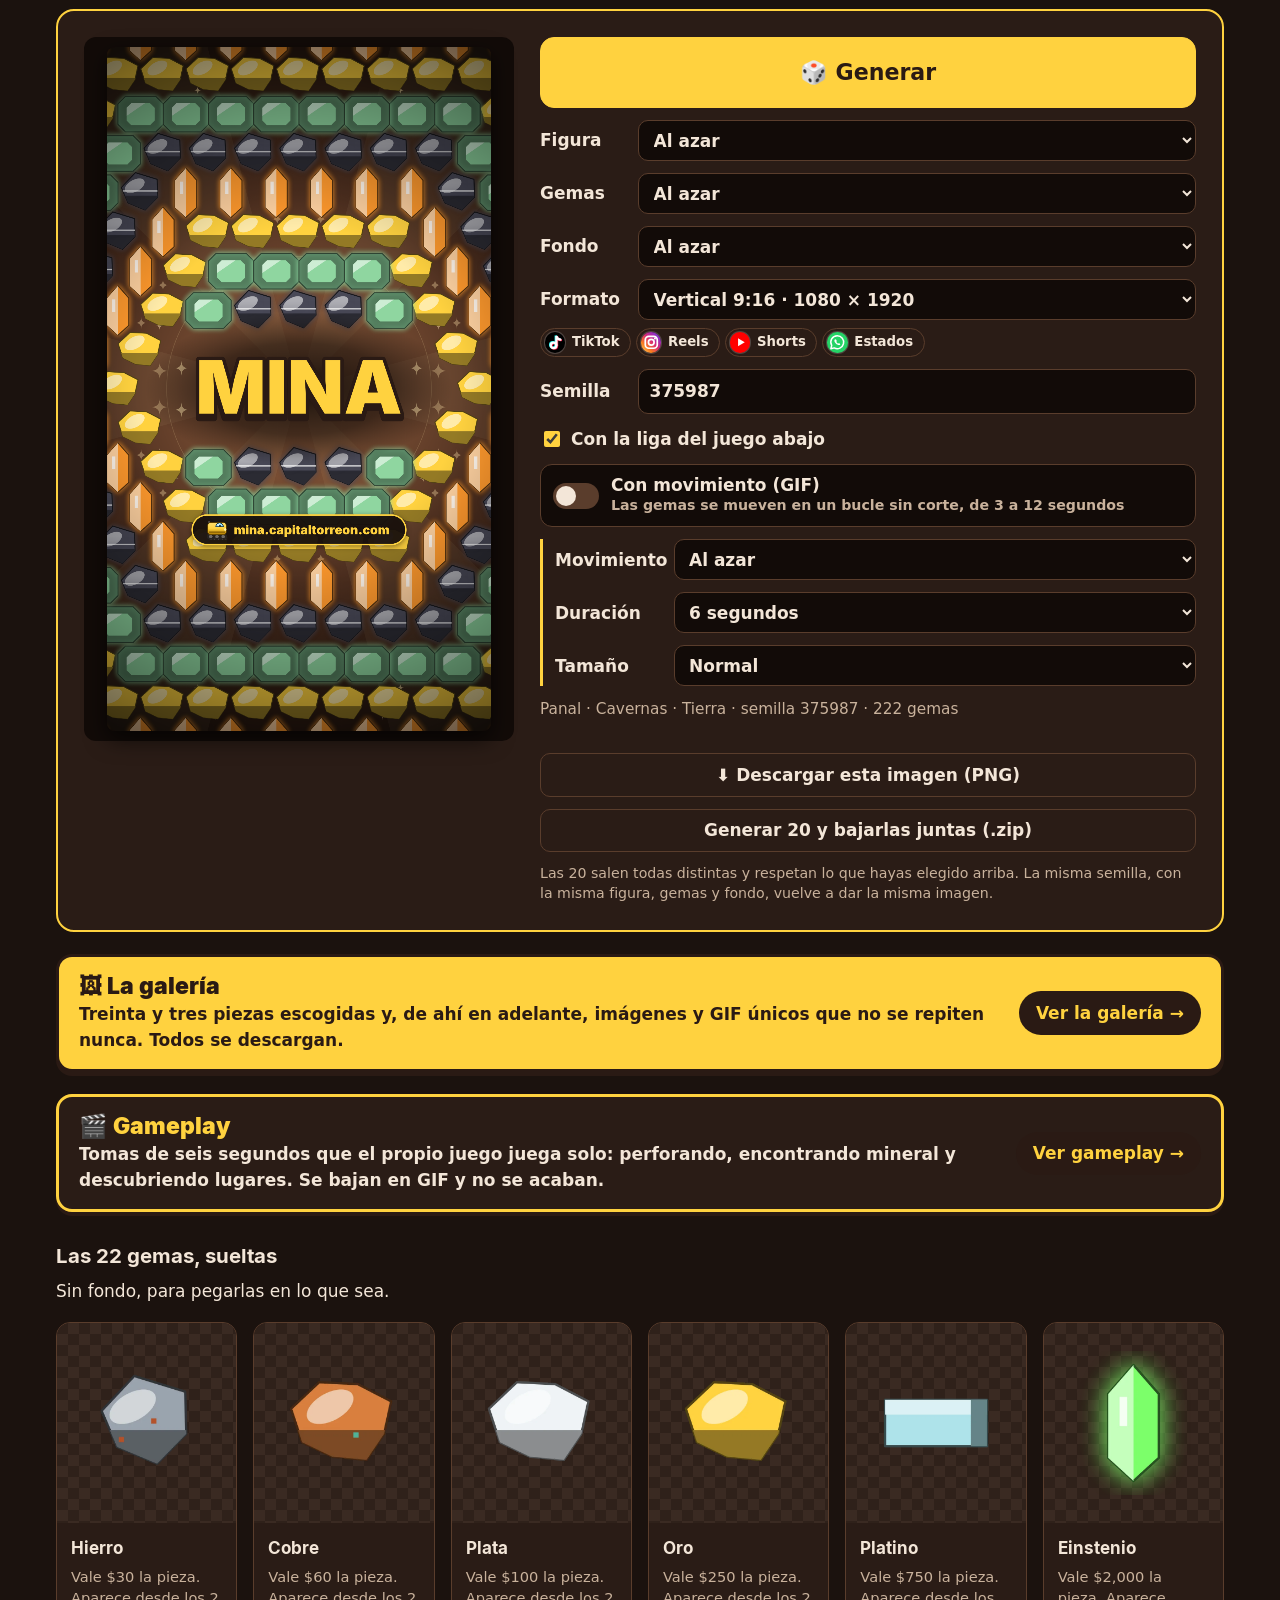
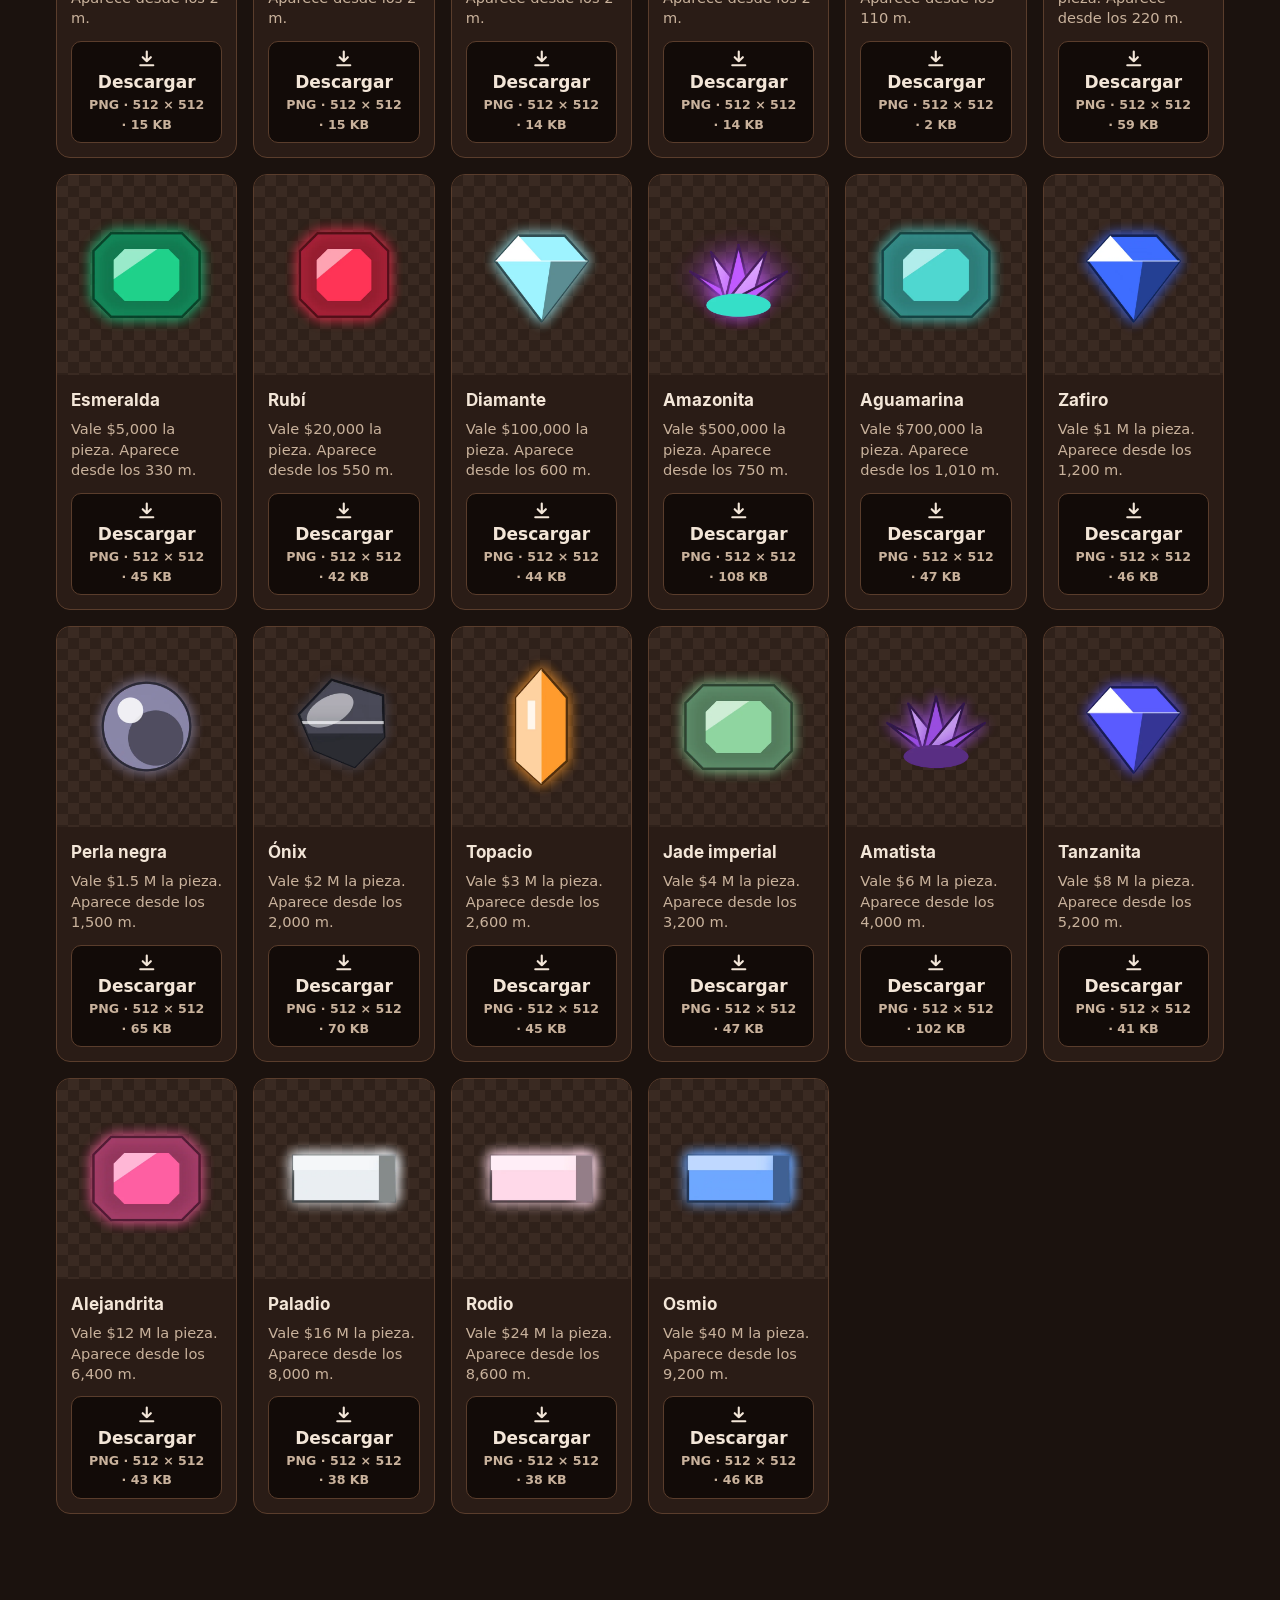
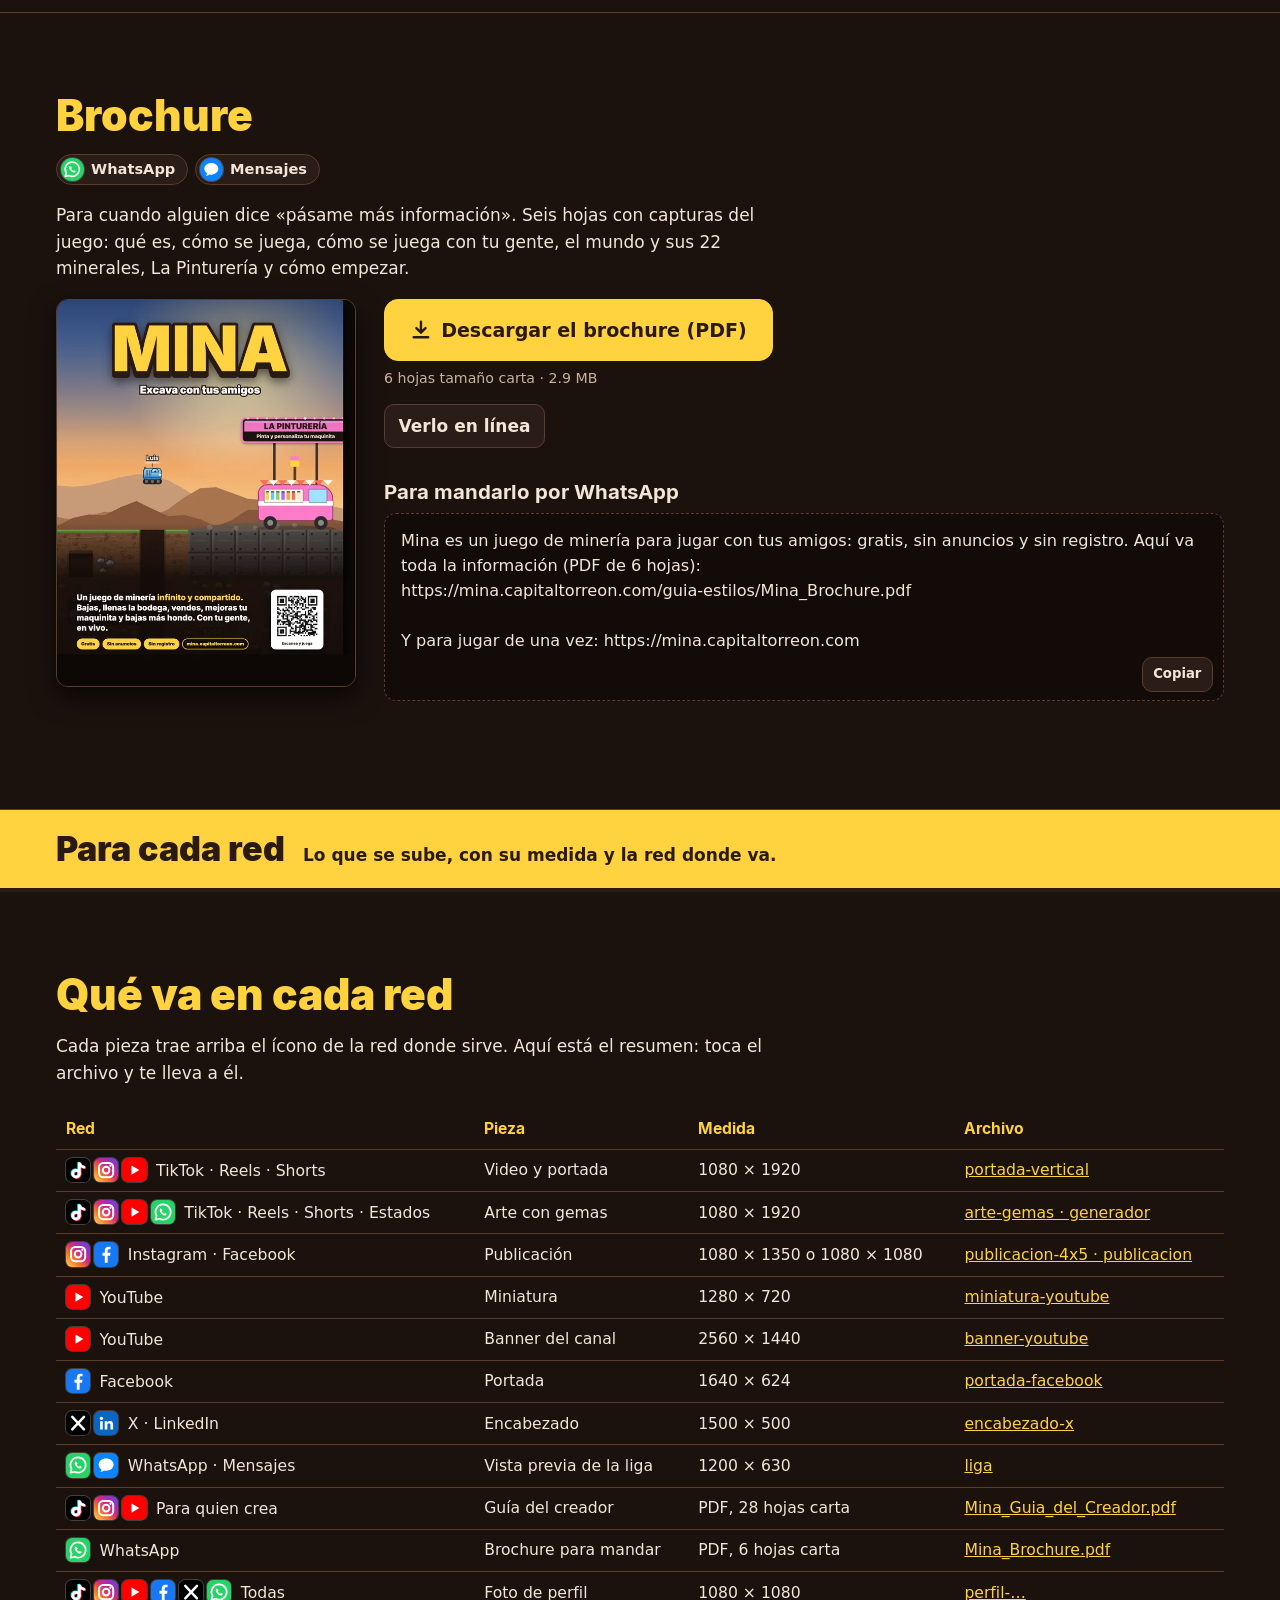
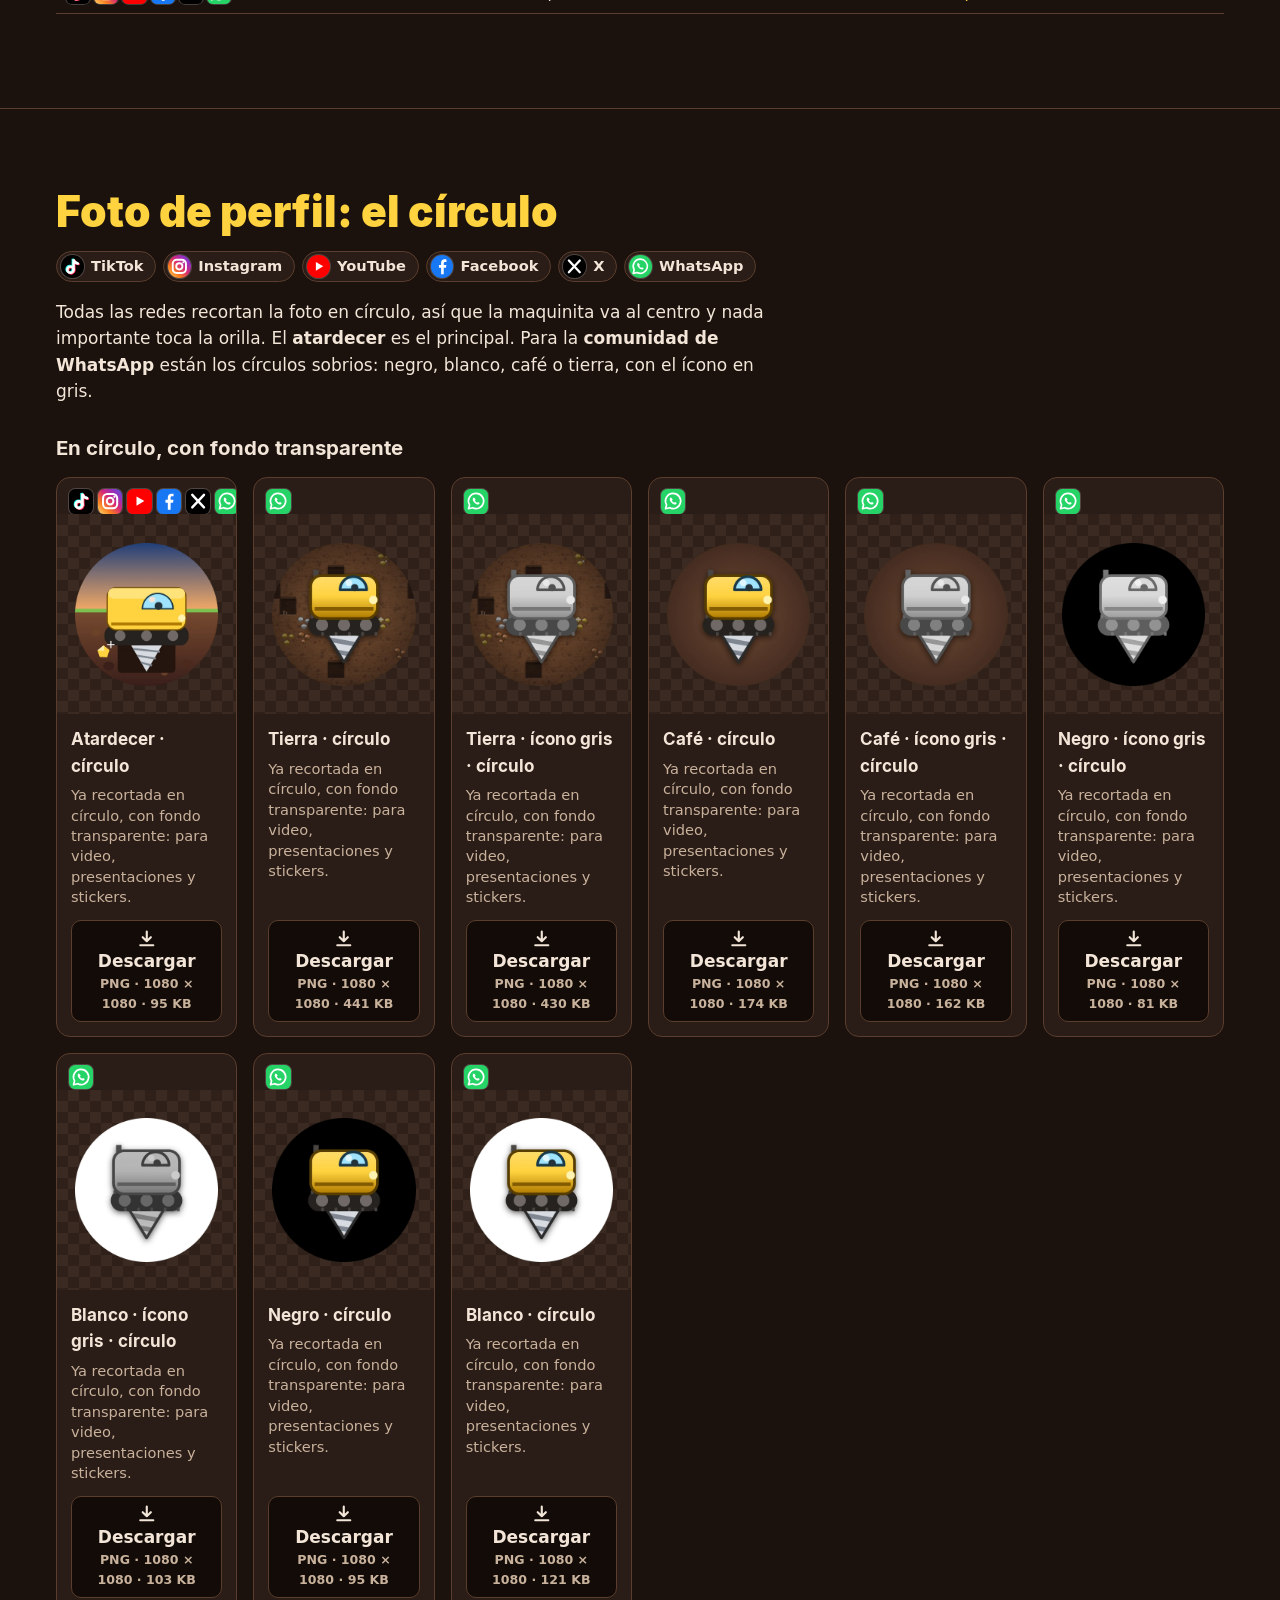
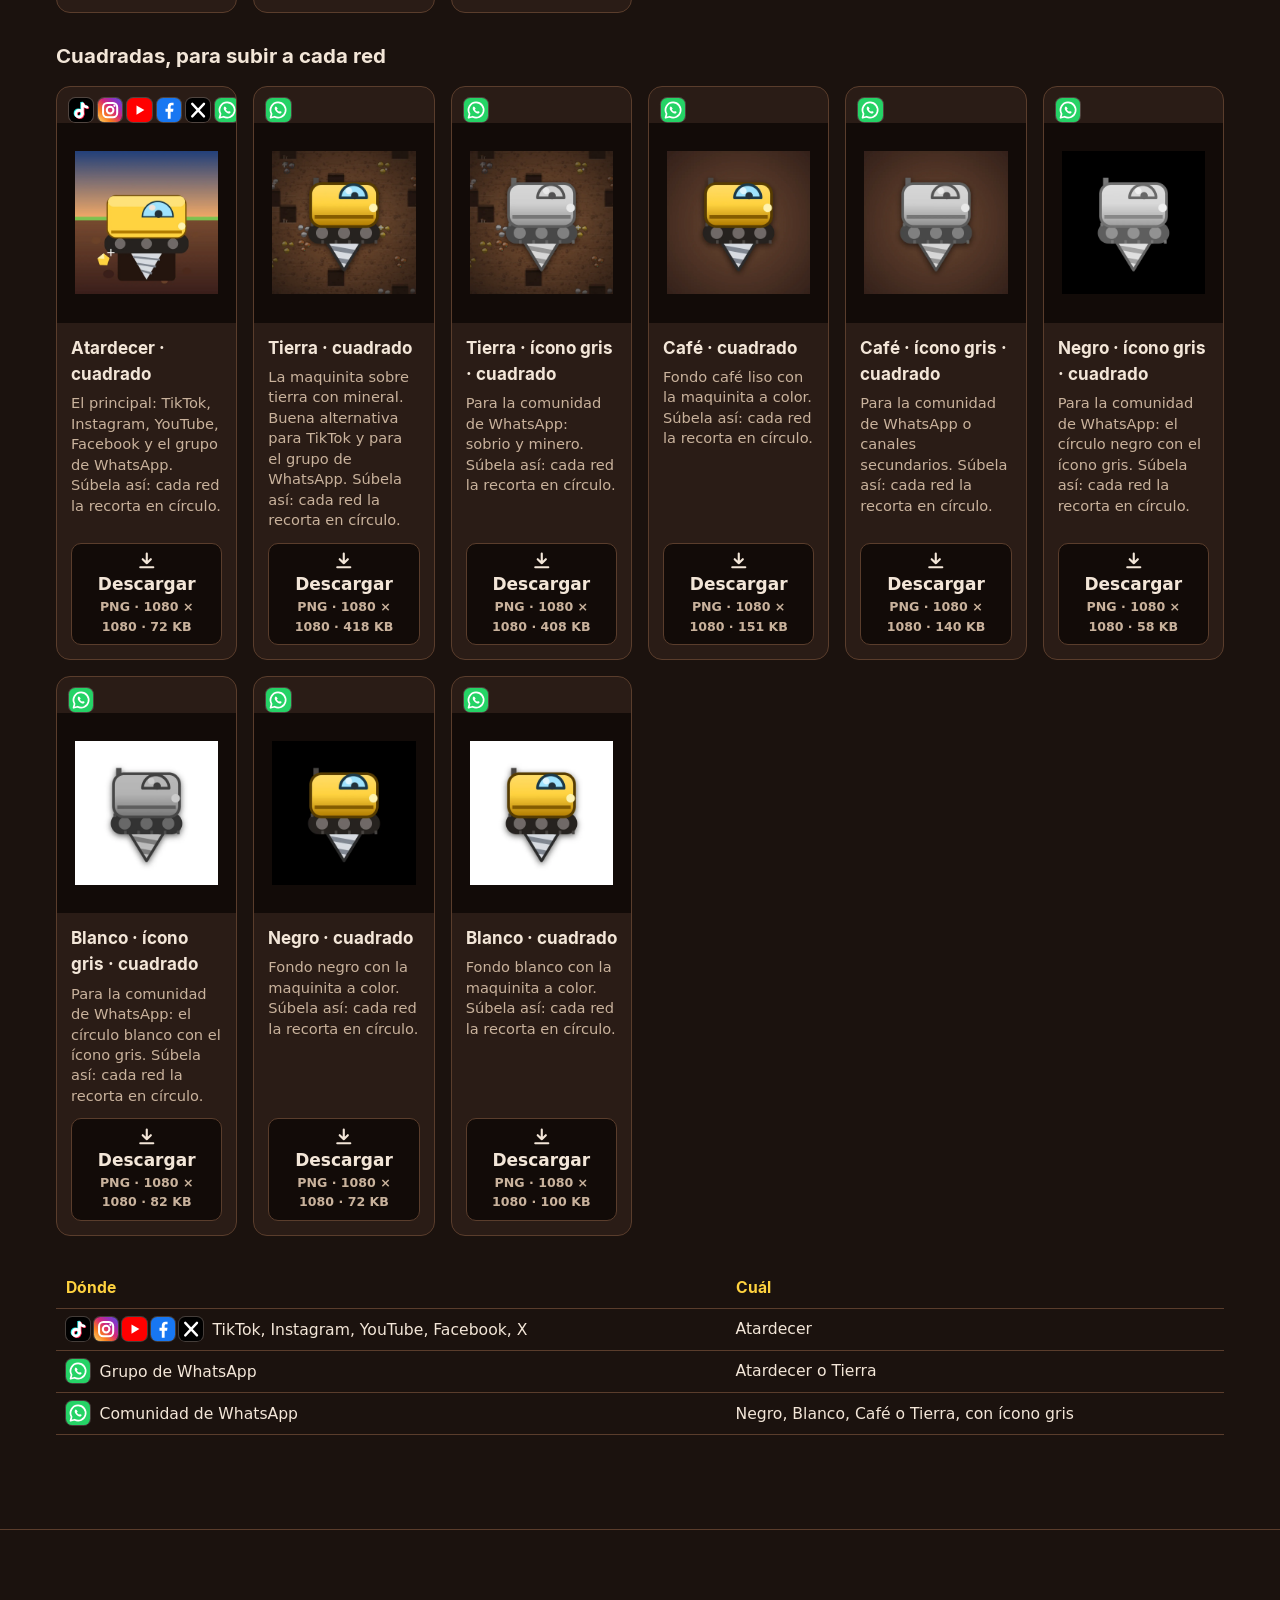
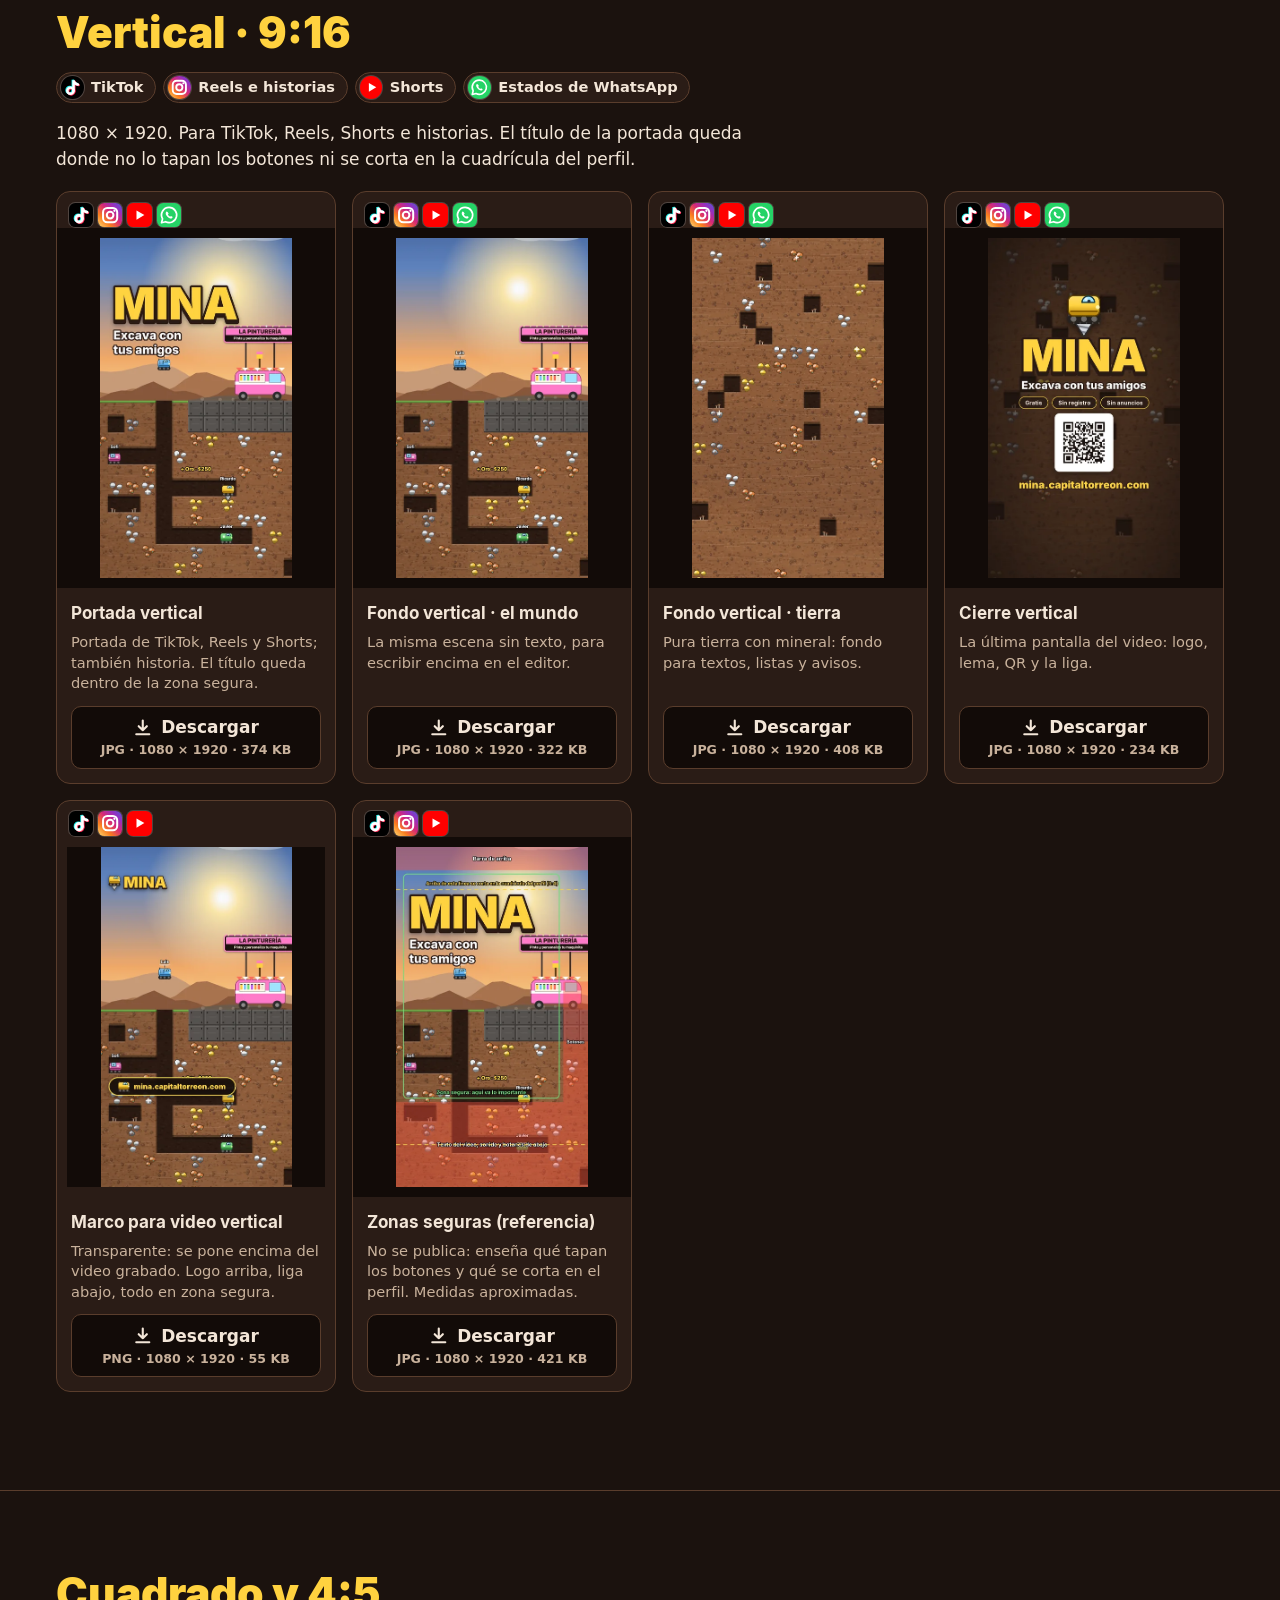
==== commit caae7d0b: "Gameplay: el juego se filma solo en tomas de seis segundos - mina.capitaltorreon.com/gameplay: 33 to" ====
--- a/publico/guia-estilos/index.html
+++ b/publico/guia-estilos/index.html
@@ -137,7 +137,7 @@
 <body>
 <nav><div class="envuelve">
   <a class="marca" href="#arriba">MINA</a>
-  <div class="ligas"><a href="/galeria">Galería</a><a href="#creador">Guía del creador</a><a href="#tiktok">Empezar</a><a href="#arte">Arte con gemas</a><a href="#brochure">Brochure</a><a href="#redes">Por red</a><a href="#marca">La marca</a></div>
+  <div class="ligas"><a href="/galeria">Galería</a><a href="/gameplay">Gameplay</a><a href="#creador">Guía del creador</a><a href="#tiktok">Empezar</a><a href="#arte">Arte con gemas</a><a href="#brochure">Brochure</a><a href="#redes">Por red</a><a href="#marca">La marca</a></div>
   <span class="tam"><button id="menos" title="Letra más chica" aria-label="Letra más chica">A−</button><button id="mas" title="Letra más grande" aria-label="Letra más grande">A+</button></span>
 </div></nav>
 
@@ -147,7 +147,7 @@
     <p>Todo lo que se necesita para hablar de Mina, listo para descargar.</p>
     <div class="arriba-botones"><a class="boton grande" id="creArriba" href="Mina_Guia_del_Creador.pdf" download><svg viewBox="0 0 24 24" fill="none" stroke="currentColor" stroke-width="2.6" stroke-linecap="round" stroke-linejoin="round"><path d="M12 3v12m0 0l-5-5m5 5l5-5M4 20h16"/></svg><span>Guía del creador (PDF)</span></a>
     <a class="boton grande oscuro" id="zipArriba" href="#" download><svg viewBox="0 0 24 24" fill="none" stroke="currentColor" stroke-width="2.6" stroke-linecap="round" stroke-linejoin="round"><path d="M12 3v12m0 0l-5-5m5 5l5-5M4 20h16"/></svg><span>Descargar todo (.zip)</span></a></div>
-    <div class="atajos"><a class="boton claro" href="/galeria">🖼 Galería: imágenes y GIF sin fin</a><a class="boton claro" href="#arte">💎 Generar arte</a><a class="boton claro" href="#brochure">📕 Brochure en PDF</a><a class="boton claro" href="#redes">Qué va en cada red</a></div>
+    <div class="atajos"><a class="boton claro" href="/galeria">🖼 Galería: imágenes y GIF sin fin</a><a class="boton claro" href="/gameplay">🎬 Gameplay: tomas de 6 segundos</a><a class="boton claro" href="#arte">💎 Generar arte</a><a class="boton claro" href="#brochure">📕 Brochure en PDF</a><a class="boton claro" href="#redes">Qué va en cada red</a></div>
     <small id="zipDato"></small>
   </div>
   <img src="mini/04-maquinita__maquinita-perforando.webp" alt="La maquinita amarilla de Mina, perforando" width="300" height="368">
@@ -262,6 +262,7 @@
   </div>
 
   <a class="llamada" href="/galeria"><span><b>🖼 La galería</b>Treinta y tres piezas escogidas y, de ahí en adelante, imágenes y GIF únicos que no se repiten nunca. Todos se descargan.</span><i>Ver la galería →</i></a>
+  <a class="llamada" href="/gameplay" style="background:#2a1c16;color:var(--tx);border-color:var(--ac)"><span><b style="color:var(--ac)">🎬 Gameplay</b>Tomas de seis segundos que el propio juego juega solo: perforando, encontrando mineral y descubriendo lugares. Se bajan en GIF y no se acaban.</span><i>Ver gameplay →</i></a>
 
   <h3>Las 22 gemas, sueltas</h3>
   <p>Sin fondo, para pegarlas en lo que sea.</p>
@@ -407,7 +408,7 @@
 </main>
 
 <footer><div class="envuelve">
-  <p><b>Mina</b> · <a href="/">mina.capitaltorreon.com</a> · <a href="/galeria">Galería</a> · CapitalTorreon</p>
+  <p><b>Mina</b> · <a href="/">mina.capitaltorreon.com</a> · <a href="/galeria">Galería</a> · <a href="/gameplay">Gameplay</a> · CapitalTorreon</p>
   <p><small>Los nombres y logotipos de TikTok, Instagram, YouTube, Facebook, X, LinkedIn y WhatsApp son de sus dueños. Aquí solo indican dónde sirve cada pieza.</small></p>
   <p>Hecha con cariño por Ing. <a href="https://ricardolopezreyero.com" target="_blank" rel="noopener">Ricardo López Reyero</a>, en Torreón, Coahuila. <span id="pie"></span></p>
 </div></footer>
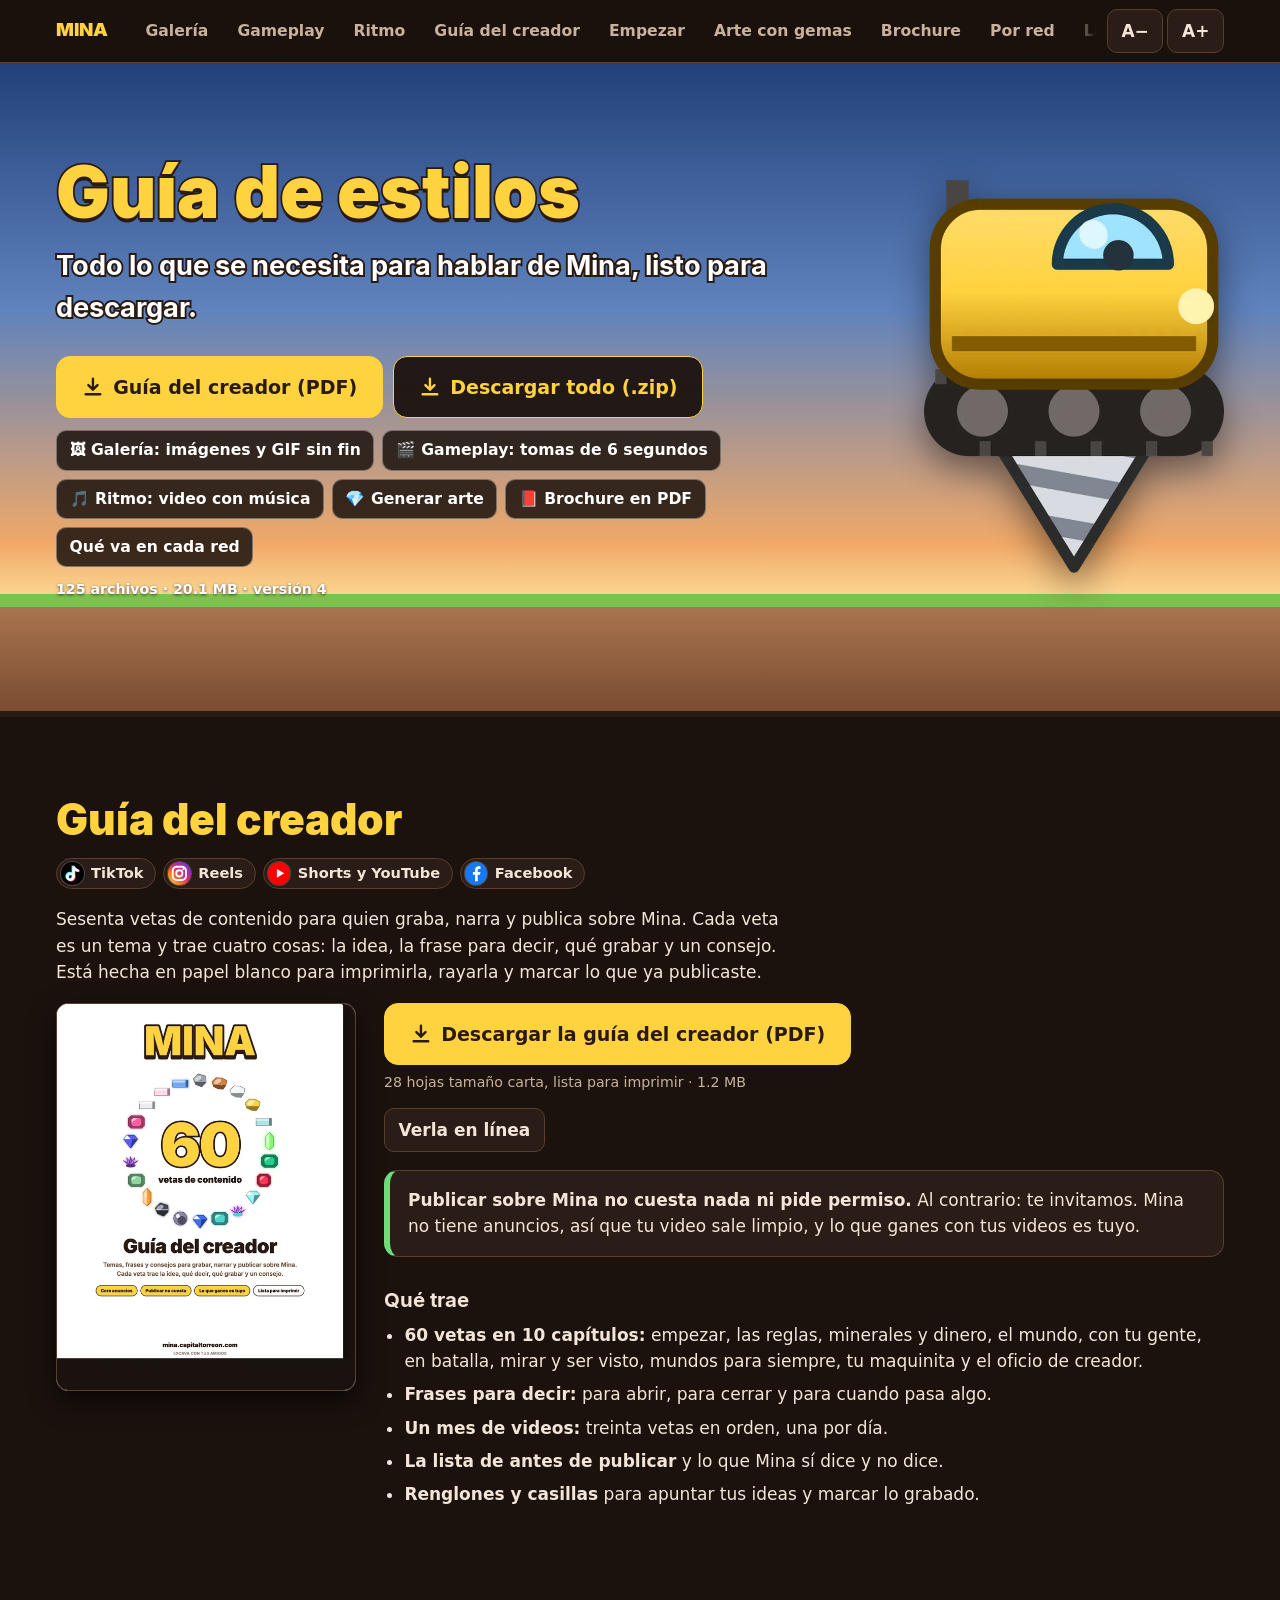
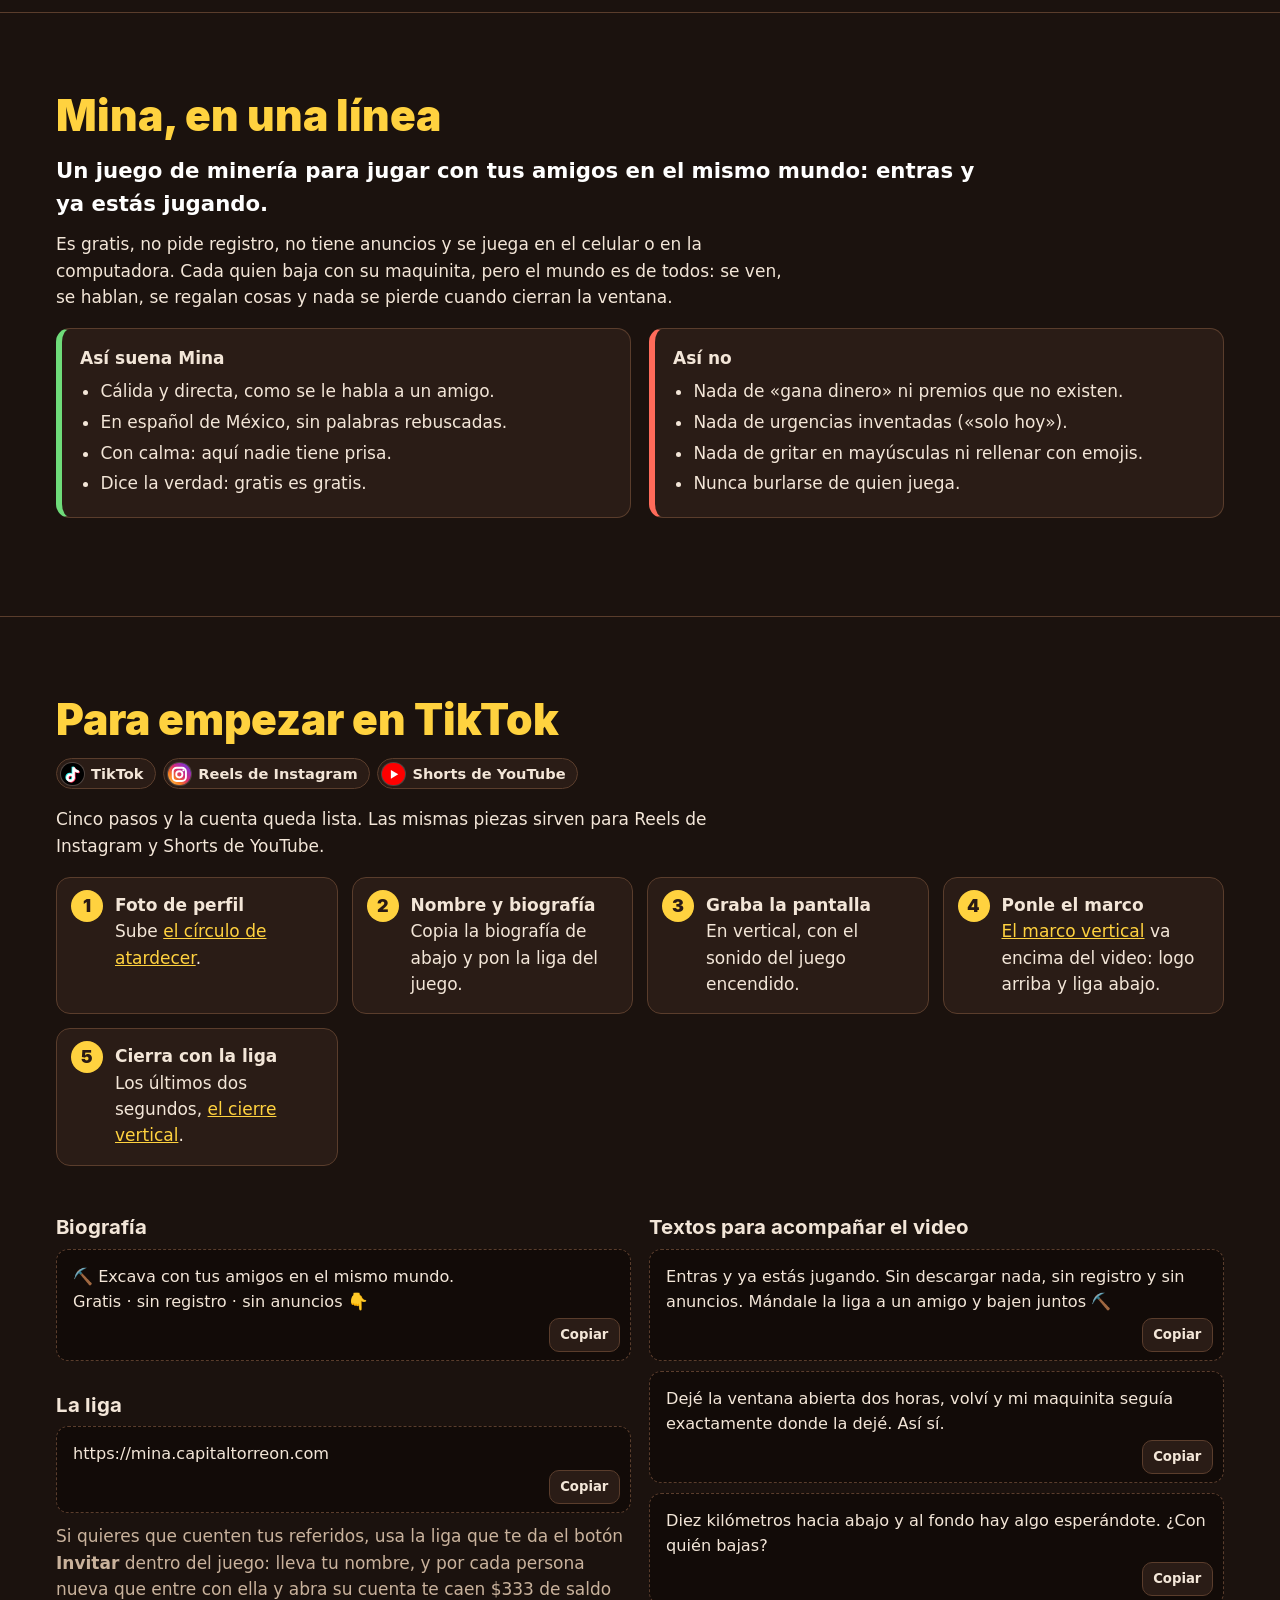
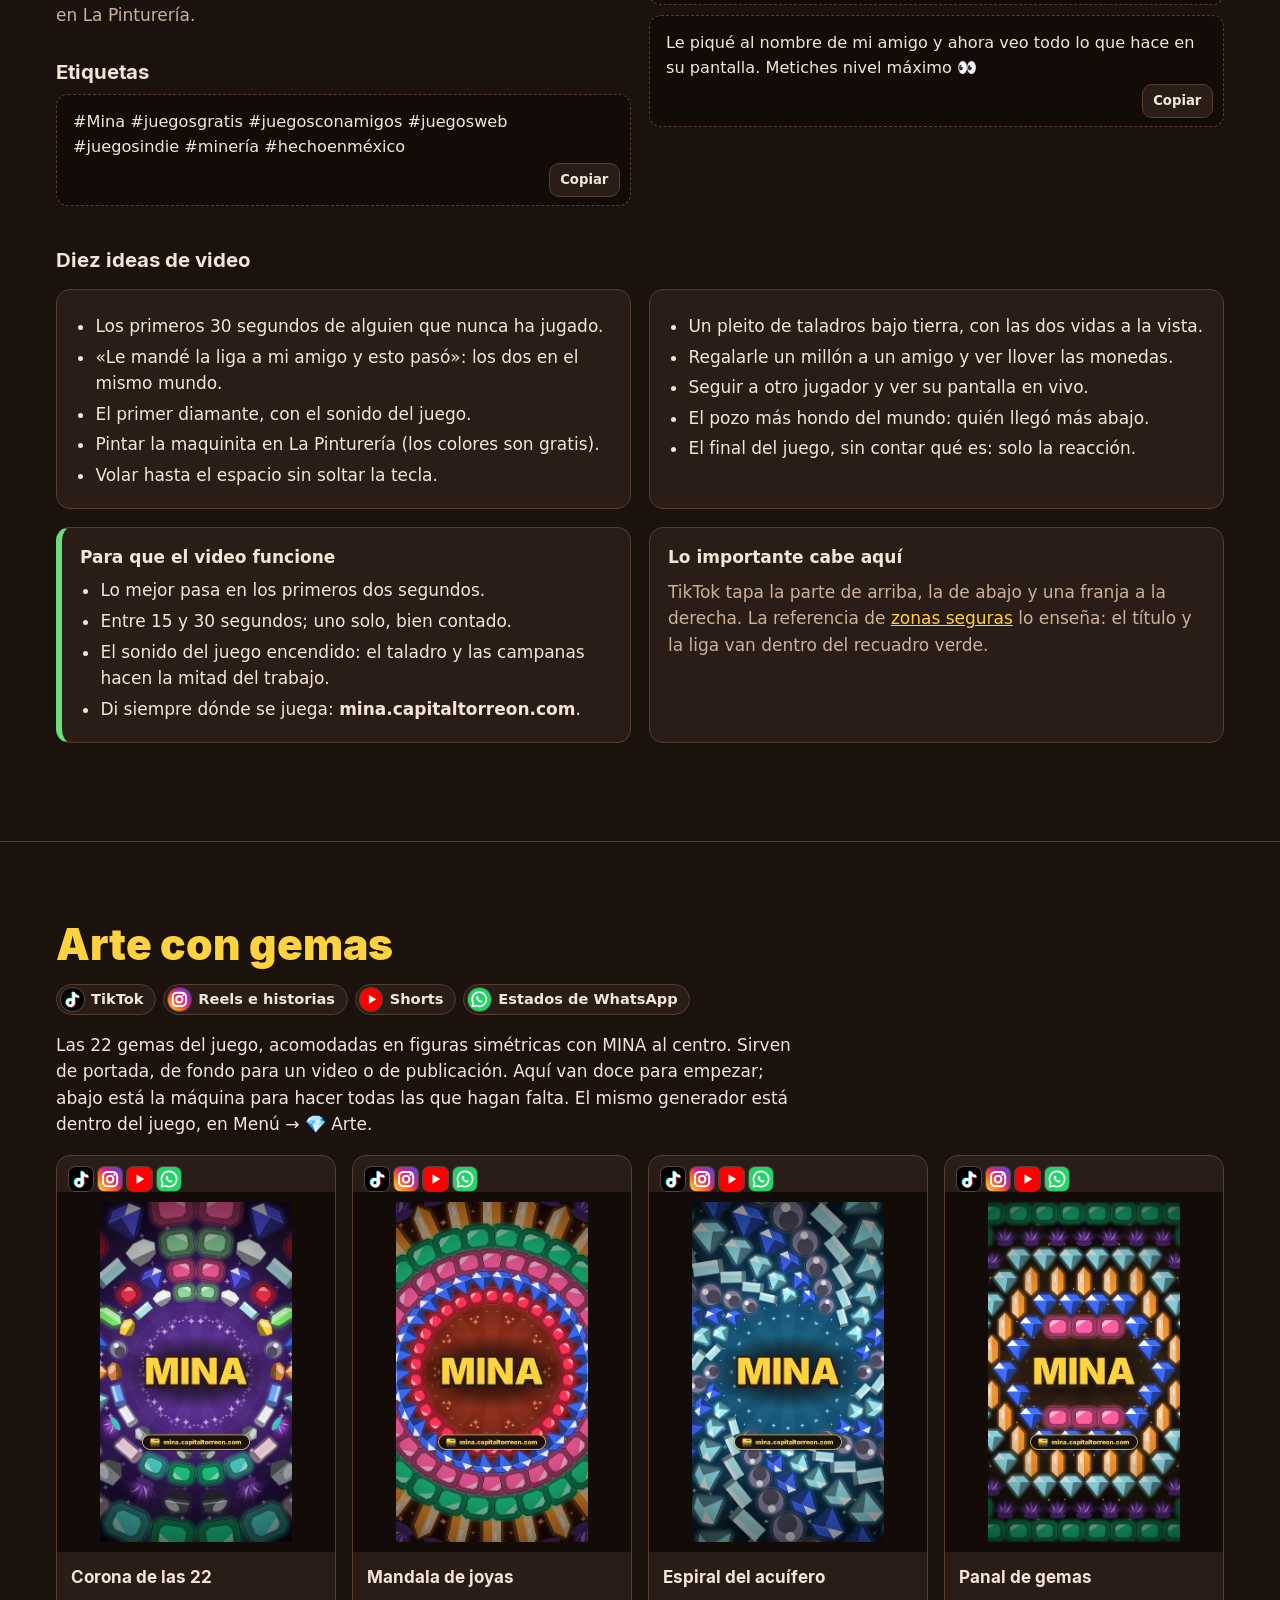
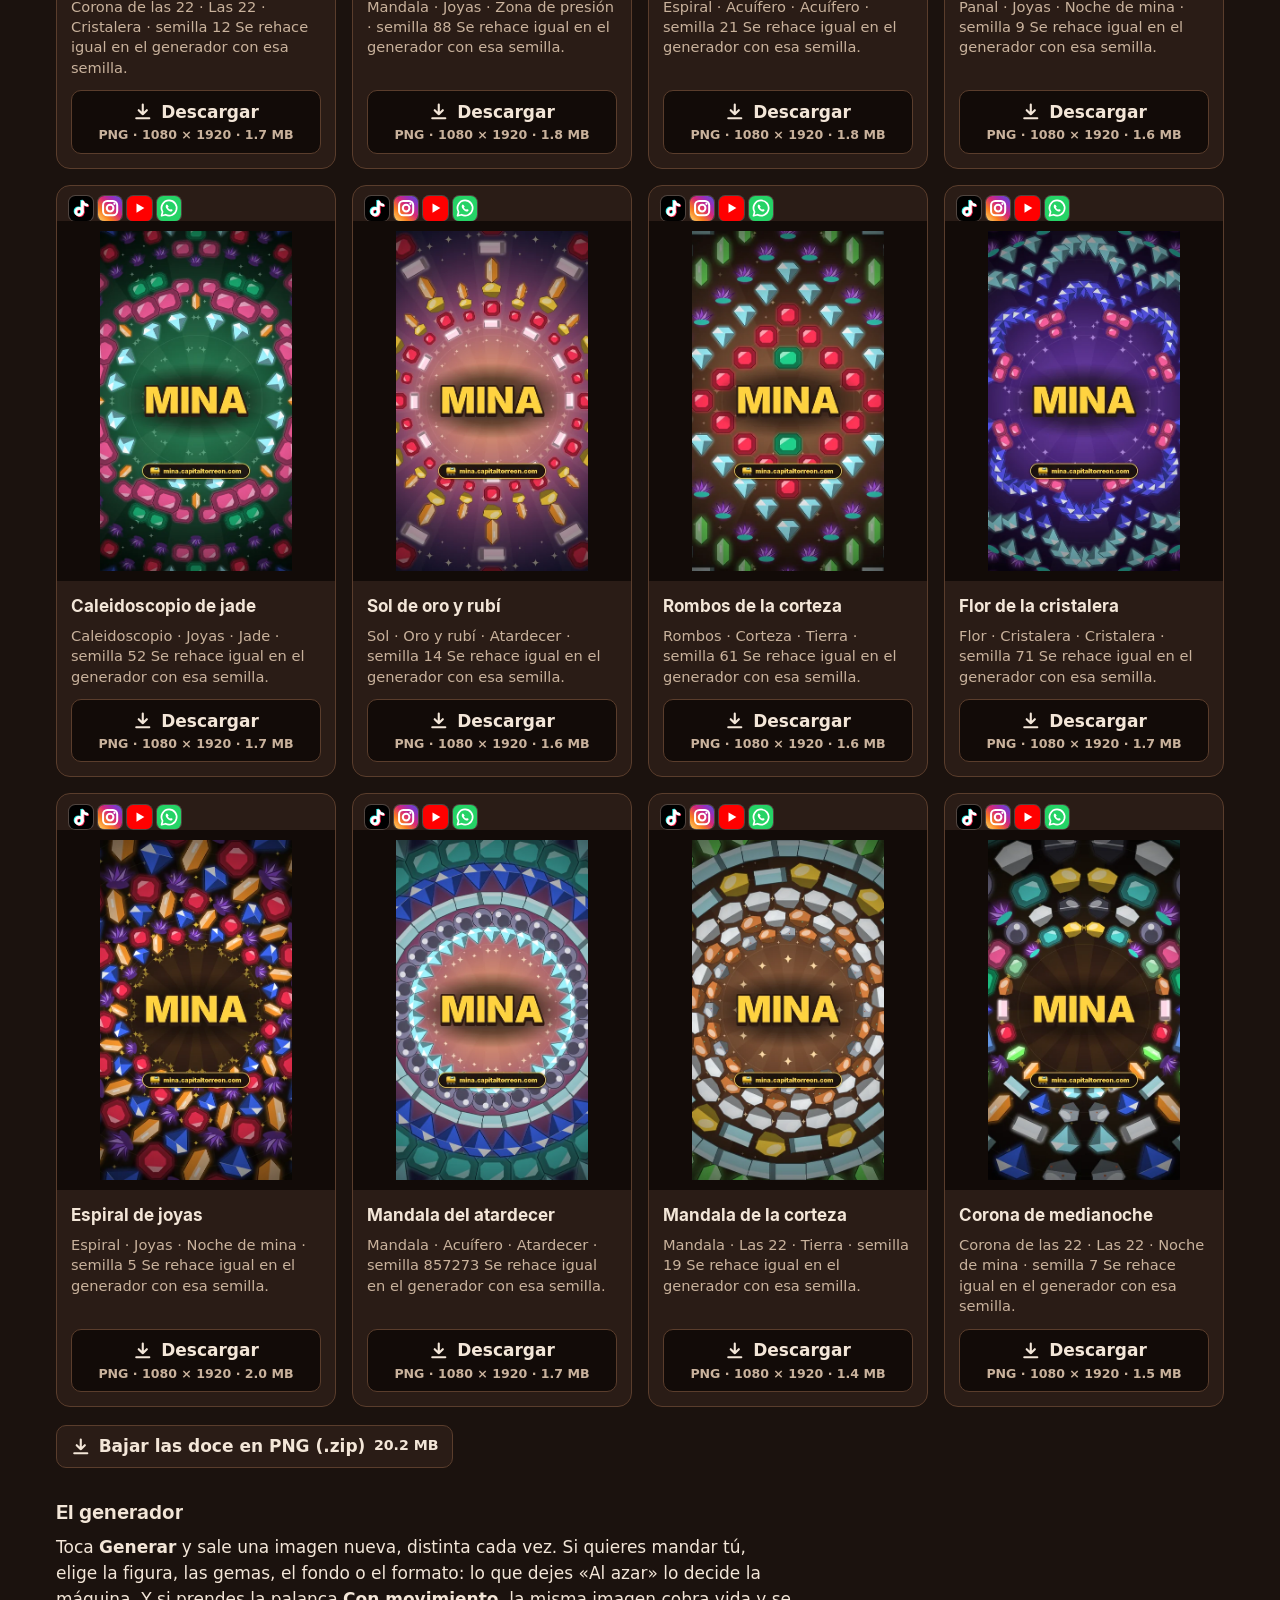
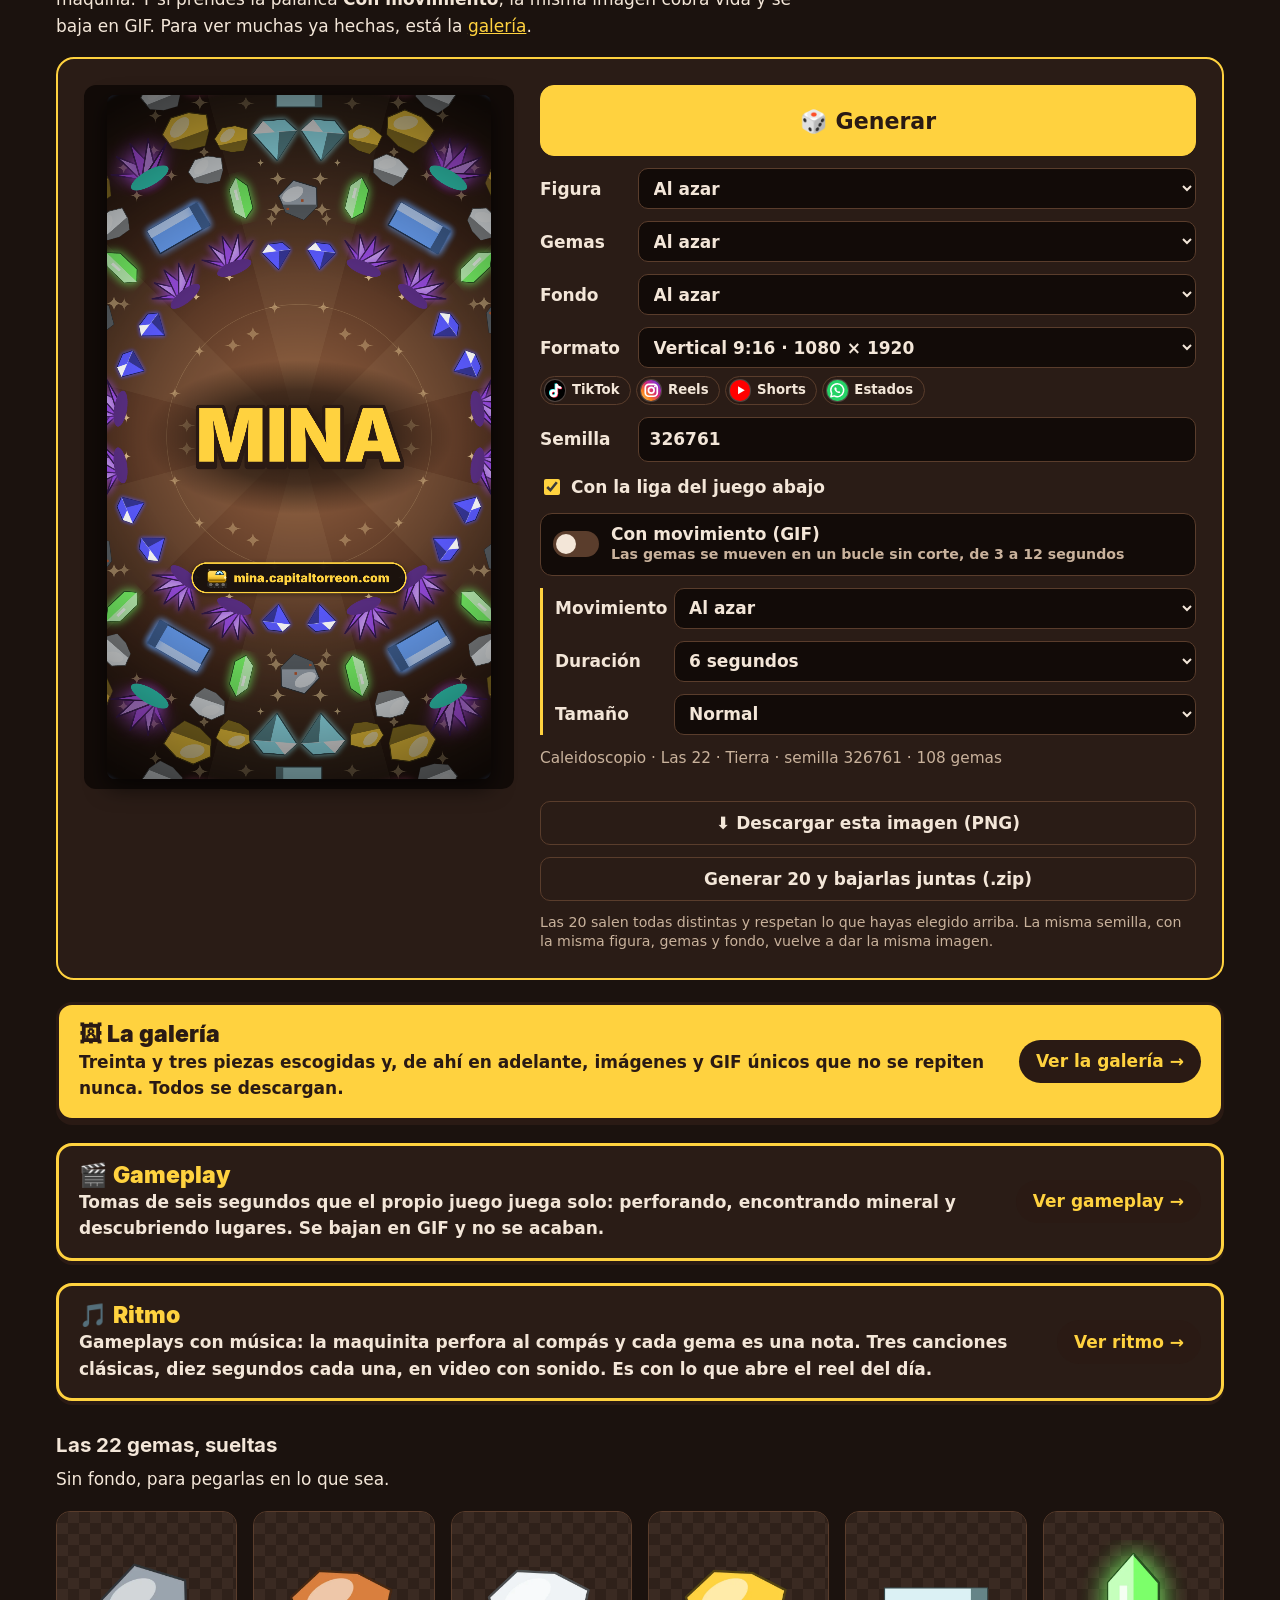
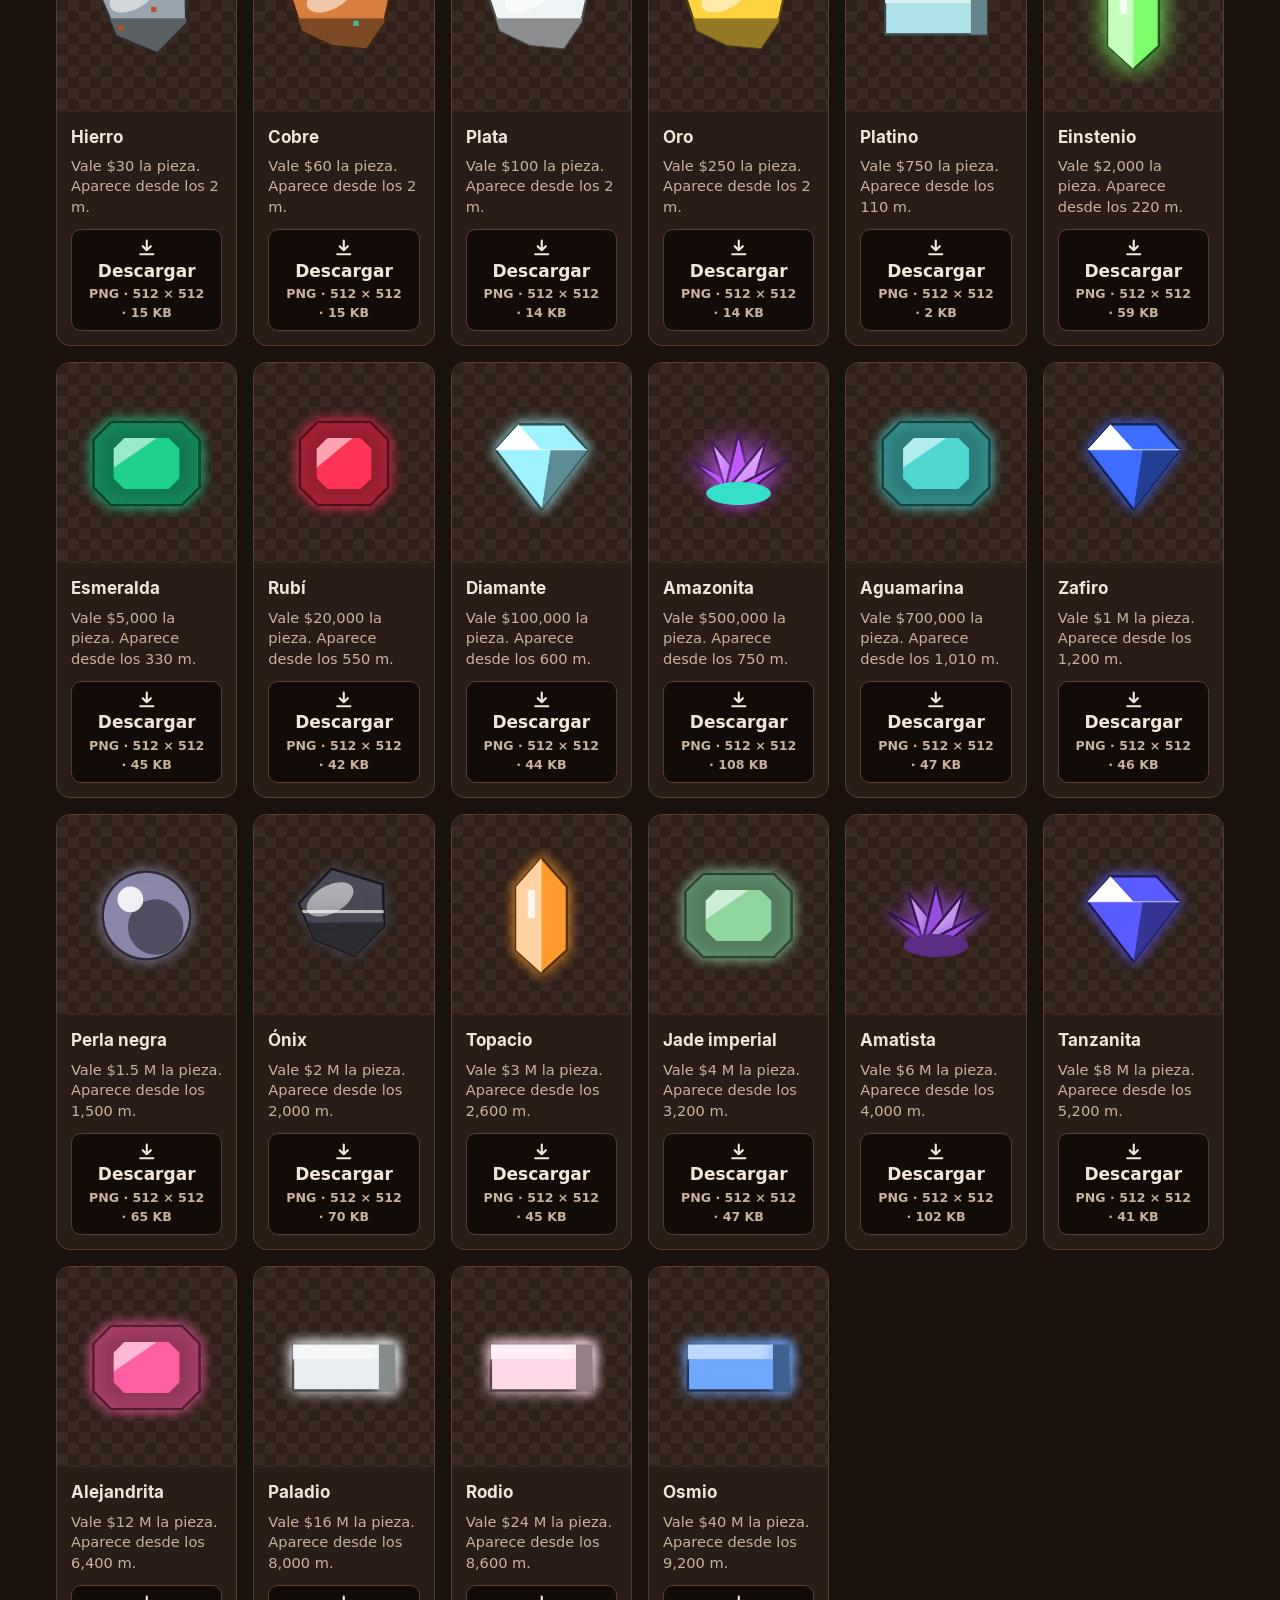
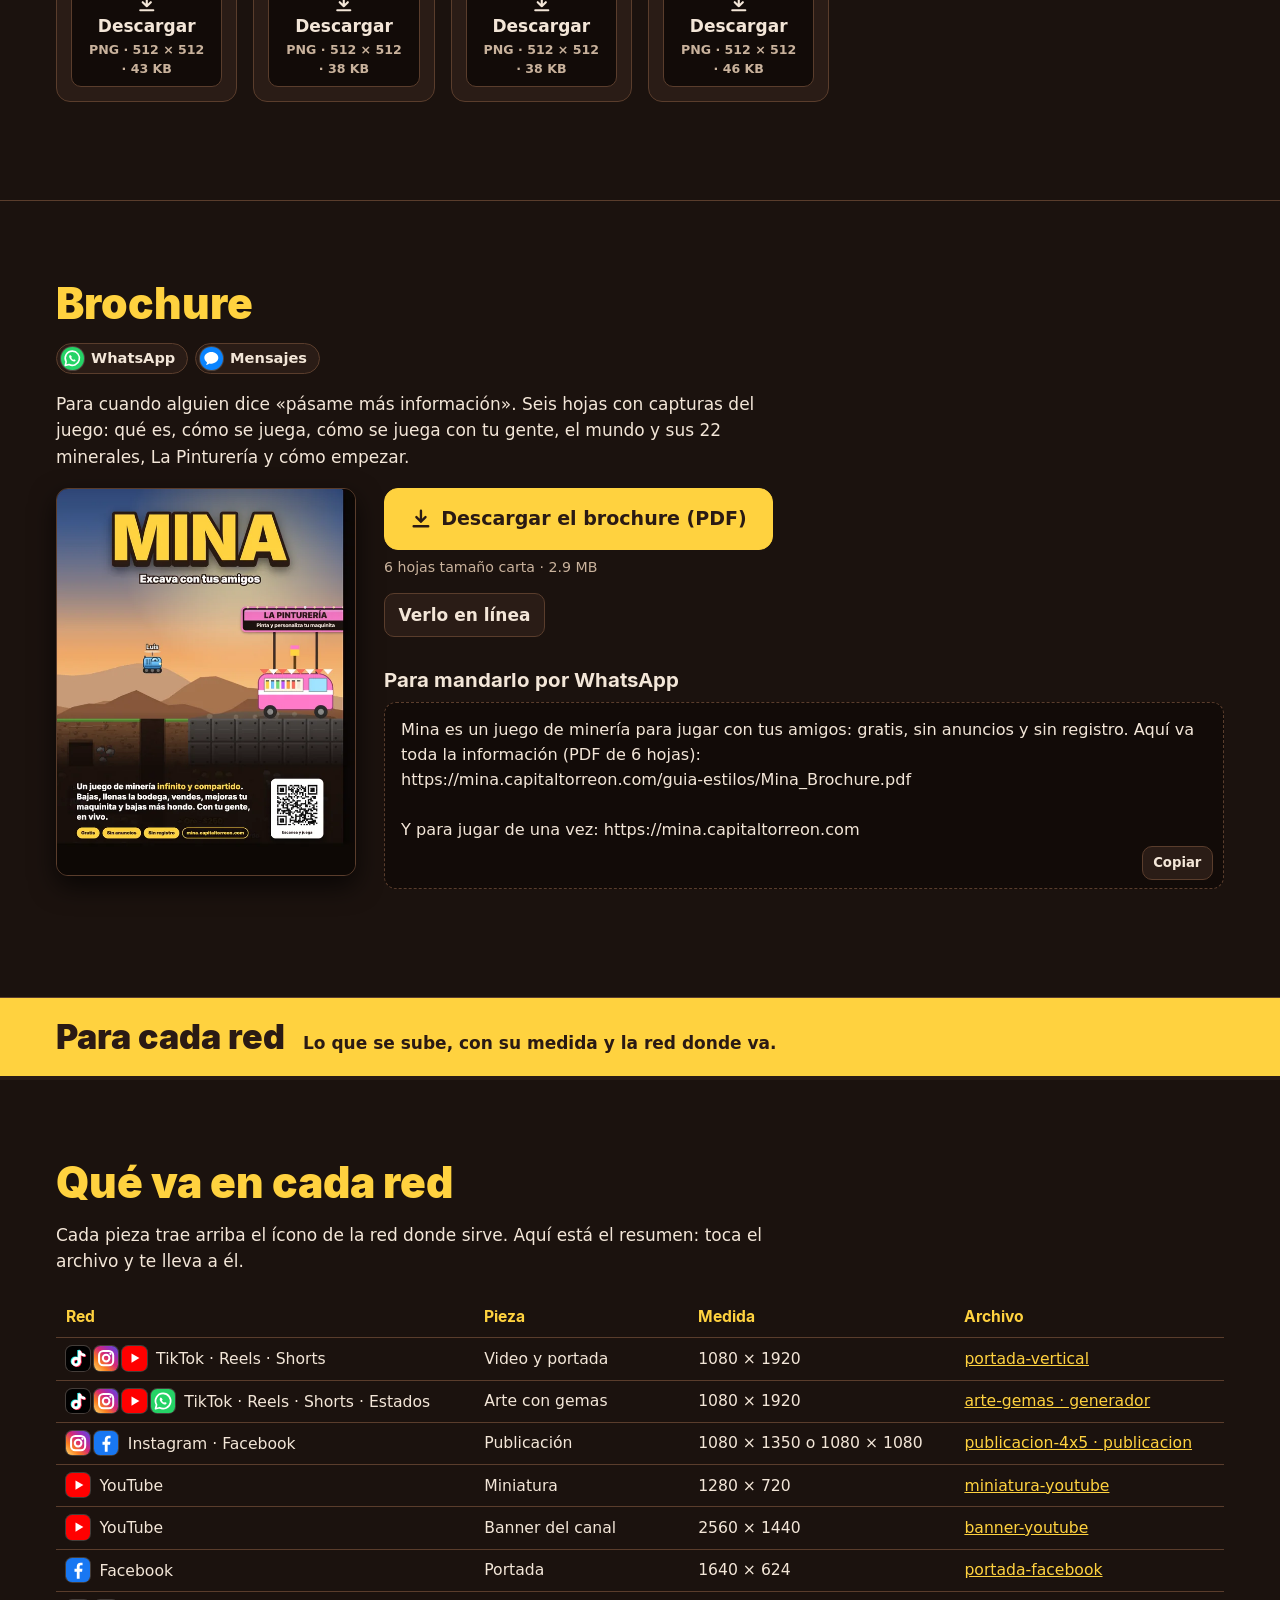
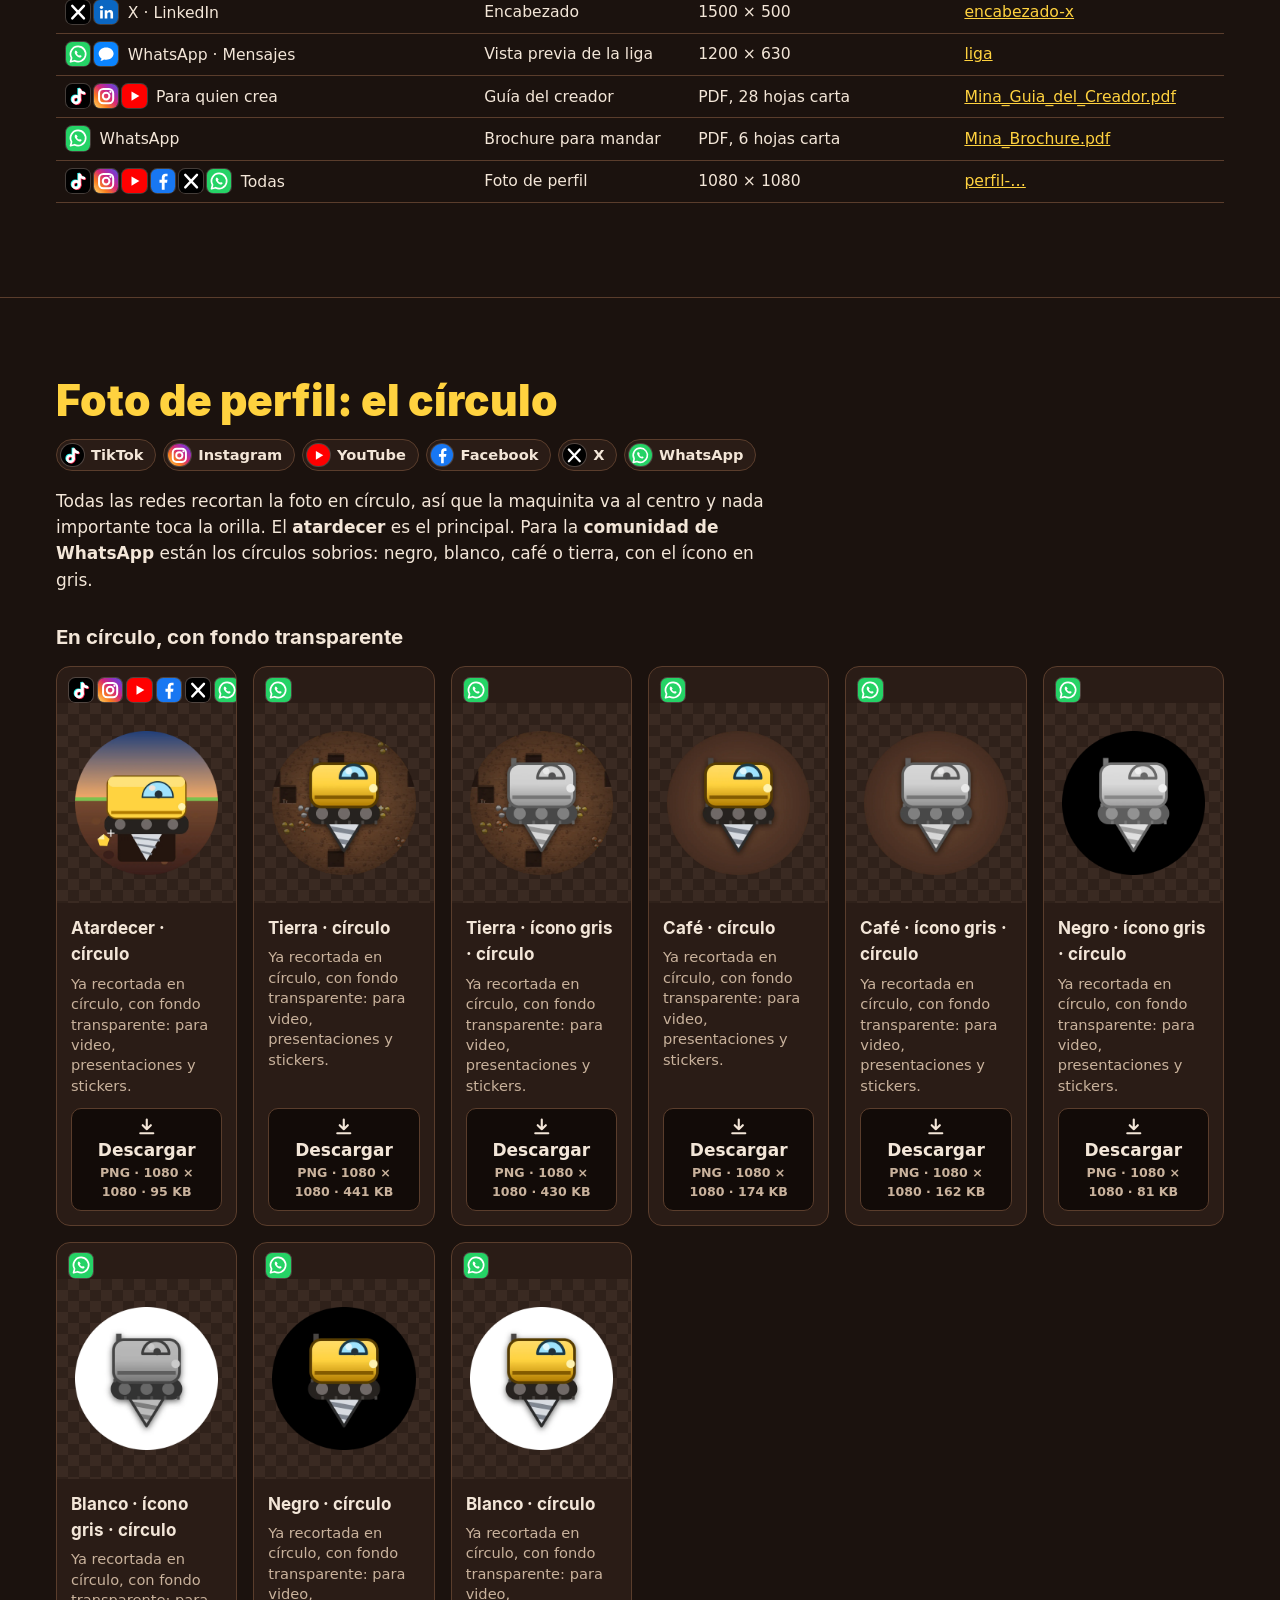
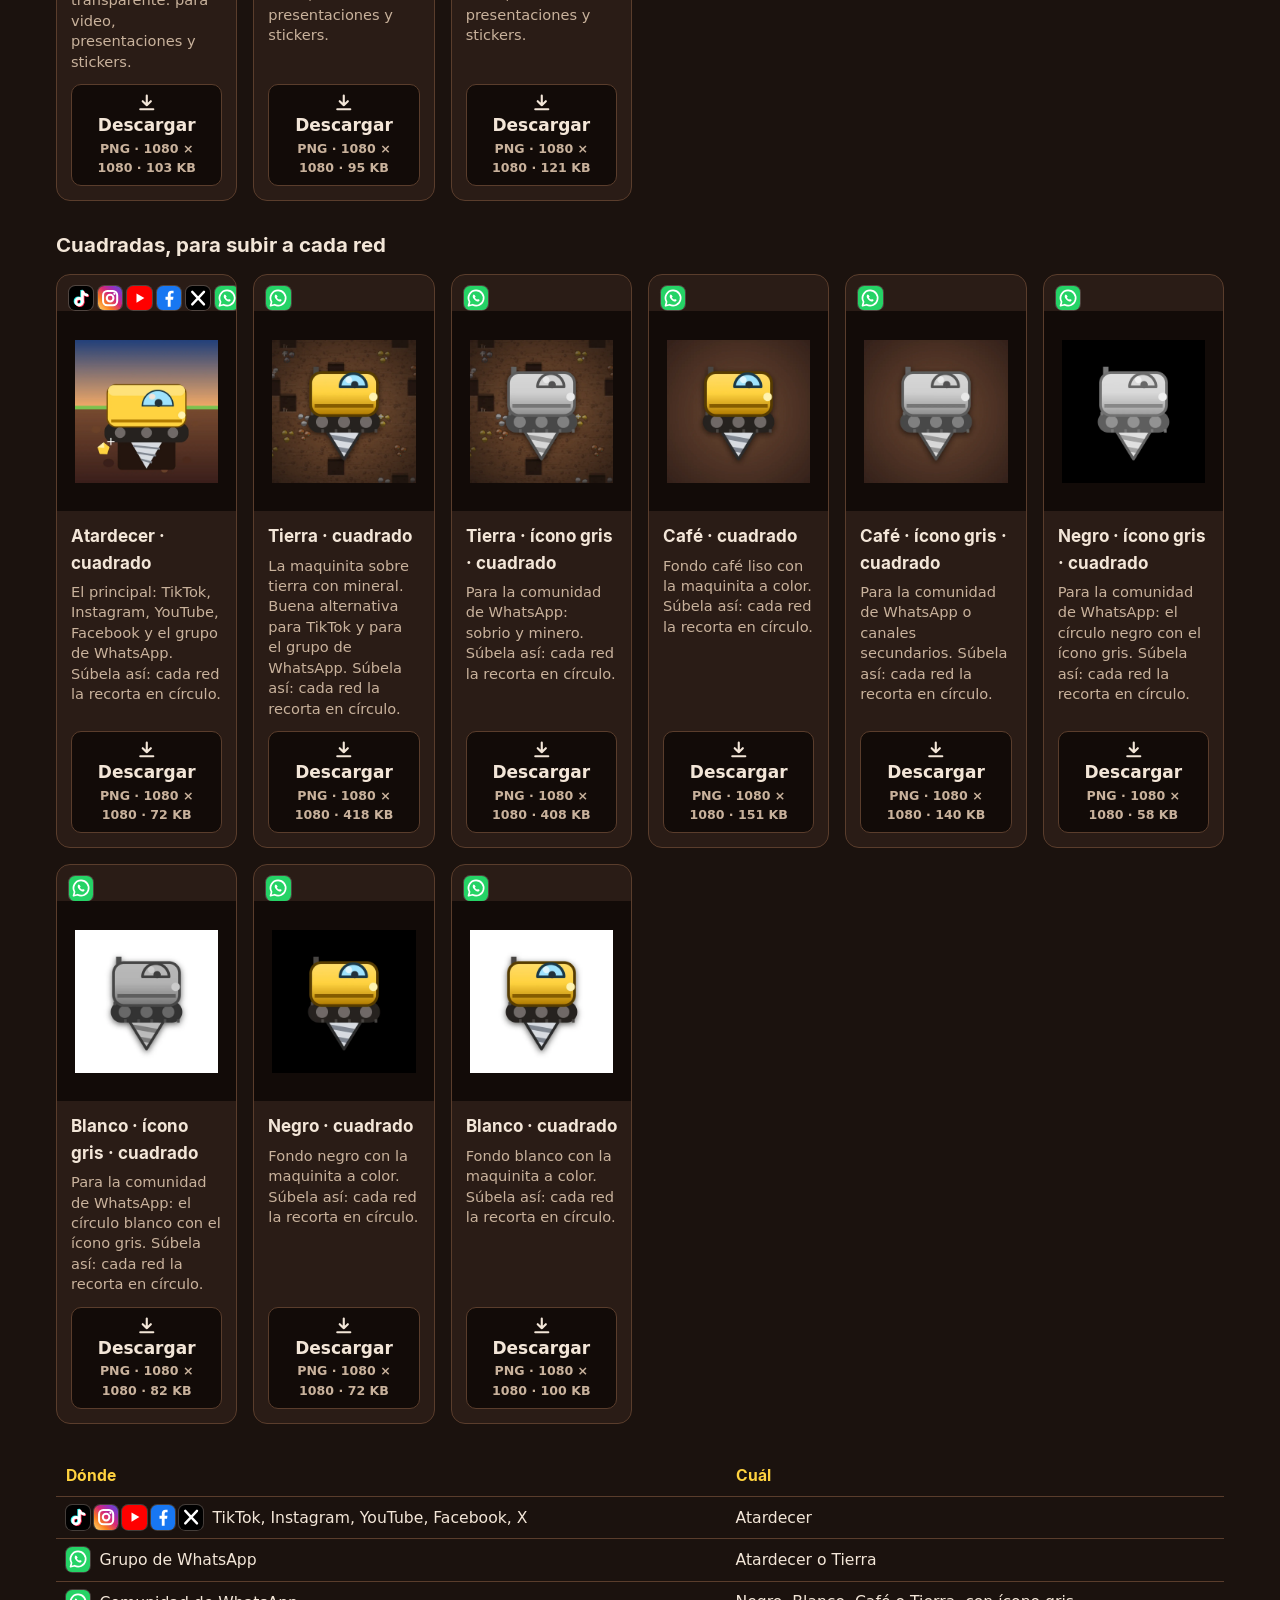
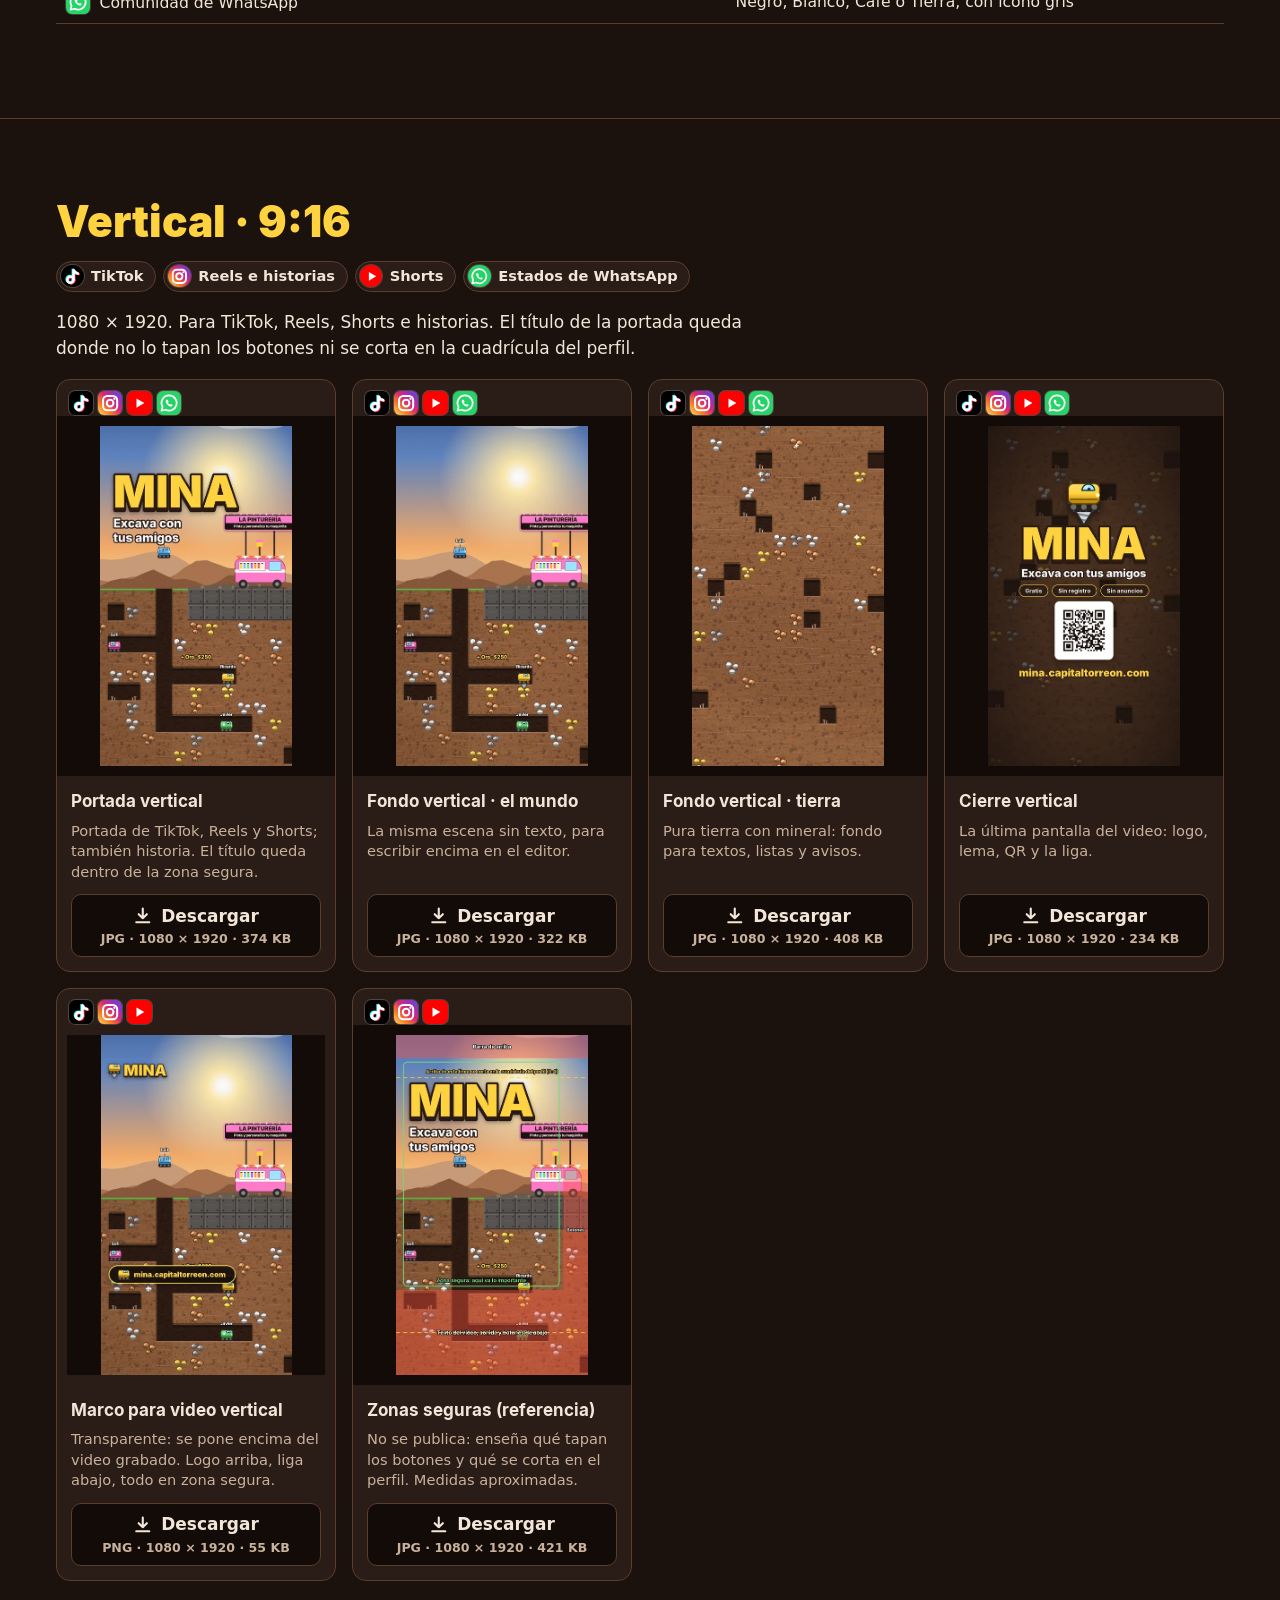
==== commit 15f29a29: "Ritmo: gameplays con música, en video con sonido Categoría y creador nuevos en /ritmo. Tres melodías" ====
--- a/publico/guia-estilos/index.html
+++ b/publico/guia-estilos/index.html
@@ -137,7 +137,7 @@
 <body>
 <nav><div class="envuelve">
   <a class="marca" href="#arriba">MINA</a>
-  <div class="ligas"><a href="/galeria">Galería</a><a href="/gameplay">Gameplay</a><a href="#creador">Guía del creador</a><a href="#tiktok">Empezar</a><a href="#arte">Arte con gemas</a><a href="#brochure">Brochure</a><a href="#redes">Por red</a><a href="#marca">La marca</a></div>
+  <div class="ligas"><a href="/galeria">Galería</a><a href="/gameplay">Gameplay</a><a href="/ritmo">Ritmo</a><a href="#creador">Guía del creador</a><a href="#tiktok">Empezar</a><a href="#arte">Arte con gemas</a><a href="#brochure">Brochure</a><a href="#redes">Por red</a><a href="#marca">La marca</a></div>
   <span class="tam"><button id="menos" title="Letra más chica" aria-label="Letra más chica">A−</button><button id="mas" title="Letra más grande" aria-label="Letra más grande">A+</button></span>
 </div></nav>
 
@@ -147,7 +147,7 @@
     <p>Todo lo que se necesita para hablar de Mina, listo para descargar.</p>
     <div class="arriba-botones"><a class="boton grande" id="creArriba" href="Mina_Guia_del_Creador.pdf" download><svg viewBox="0 0 24 24" fill="none" stroke="currentColor" stroke-width="2.6" stroke-linecap="round" stroke-linejoin="round"><path d="M12 3v12m0 0l-5-5m5 5l5-5M4 20h16"/></svg><span>Guía del creador (PDF)</span></a>
     <a class="boton grande oscuro" id="zipArriba" href="#" download><svg viewBox="0 0 24 24" fill="none" stroke="currentColor" stroke-width="2.6" stroke-linecap="round" stroke-linejoin="round"><path d="M12 3v12m0 0l-5-5m5 5l5-5M4 20h16"/></svg><span>Descargar todo (.zip)</span></a></div>
-    <div class="atajos"><a class="boton claro" href="/galeria">🖼 Galería: imágenes y GIF sin fin</a><a class="boton claro" href="/gameplay">🎬 Gameplay: tomas de 6 segundos</a><a class="boton claro" href="#arte">💎 Generar arte</a><a class="boton claro" href="#brochure">📕 Brochure en PDF</a><a class="boton claro" href="#redes">Qué va en cada red</a></div>
+    <div class="atajos"><a class="boton claro" href="/galeria">🖼 Galería: imágenes y GIF sin fin</a><a class="boton claro" href="/gameplay">🎬 Gameplay: tomas de 6 segundos</a><a class="boton claro" href="/ritmo">🎵 Ritmo: video con música</a><a class="boton claro" href="#arte">💎 Generar arte</a><a class="boton claro" href="#brochure">📕 Brochure en PDF</a><a class="boton claro" href="#redes">Qué va en cada red</a></div>
     <small id="zipDato"></small>
   </div>
   <img src="mini/04-maquinita__maquinita-perforando.webp" alt="La maquinita amarilla de Mina, perforando" width="300" height="368">
@@ -263,6 +263,7 @@
 
   <a class="llamada" href="/galeria"><span><b>🖼 La galería</b>Treinta y tres piezas escogidas y, de ahí en adelante, imágenes y GIF únicos que no se repiten nunca. Todos se descargan.</span><i>Ver la galería →</i></a>
   <a class="llamada" href="/gameplay" style="background:#2a1c16;color:var(--tx);border-color:var(--ac)"><span><b style="color:var(--ac)">🎬 Gameplay</b>Tomas de seis segundos que el propio juego juega solo: perforando, encontrando mineral y descubriendo lugares. Se bajan en GIF y no se acaban.</span><i>Ver gameplay →</i></a>
+  <a class="llamada" href="/ritmo" style="background:#2a1c16;color:var(--tx);border-color:var(--ac)"><span><b style="color:var(--ac)">🎵 Ritmo</b>Gameplays con música: la maquinita perfora al compás y cada gema es una nota. Tres canciones clásicas, diez segundos cada una, en video con sonido. Es con lo que abre el reel del día.</span><i>Ver ritmo →</i></a>
 
   <h3>Las 22 gemas, sueltas</h3>
   <p>Sin fondo, para pegarlas en lo que sea.</p>
@@ -408,7 +409,7 @@
 </main>
 
 <footer><div class="envuelve">
-  <p><b>Mina</b> · <a href="/">mina.capitaltorreon.com</a> · <a href="/galeria">Galería</a> · <a href="/gameplay">Gameplay</a> · CapitalTorreon</p>
+  <p><b>Mina</b> · <a href="/">mina.capitaltorreon.com</a> · <a href="/galeria">Galería</a> · <a href="/gameplay">Gameplay</a> · <a href="/ritmo">Ritmo</a> · CapitalTorreon</p>
   <p><small>Los nombres y logotipos de TikTok, Instagram, YouTube, Facebook, X, LinkedIn y WhatsApp son de sus dueños. Aquí solo indican dónde sirve cada pieza.</small></p>
   <p>Hecha con cariño por Ing. <a href="https://ricardolopezreyero.com" target="_blank" rel="noopener">Ricardo López Reyero</a>, en Torreón, Coahuila. <span id="pie"></span></p>
 </div></footer>
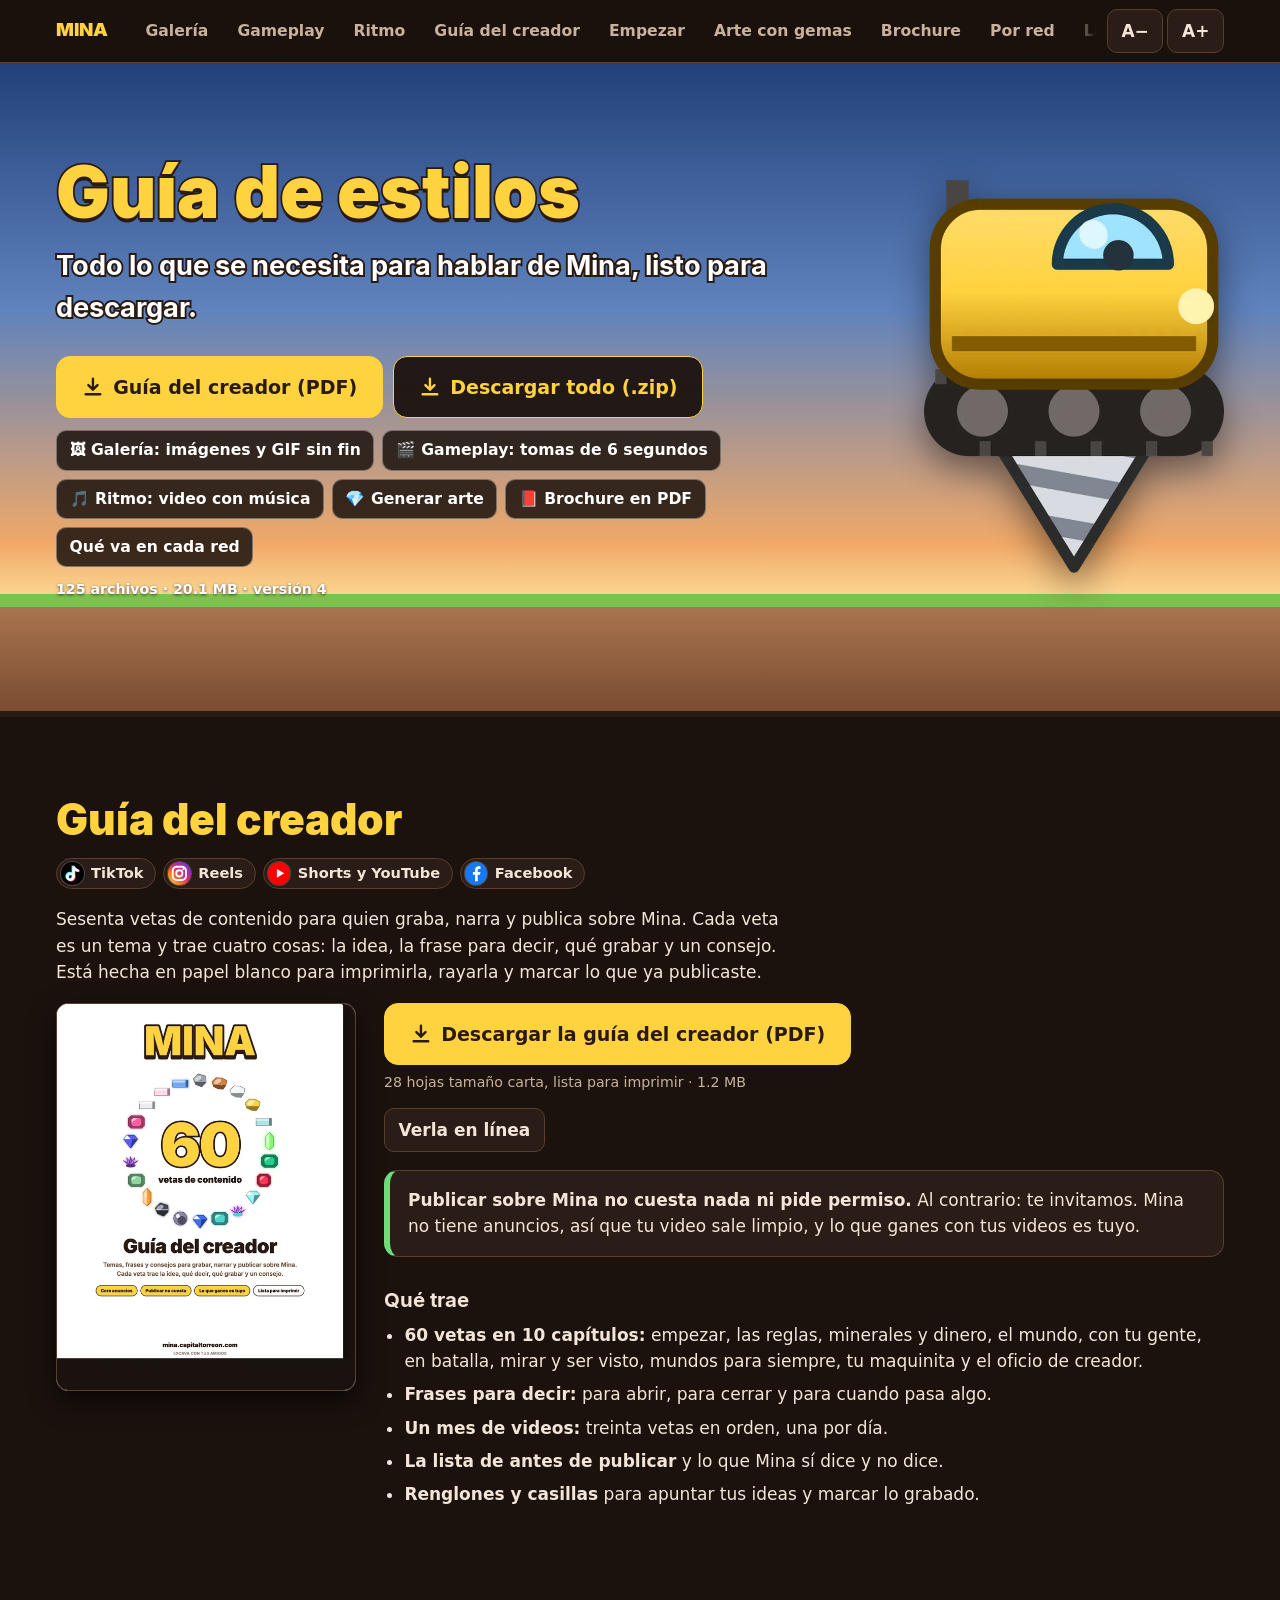
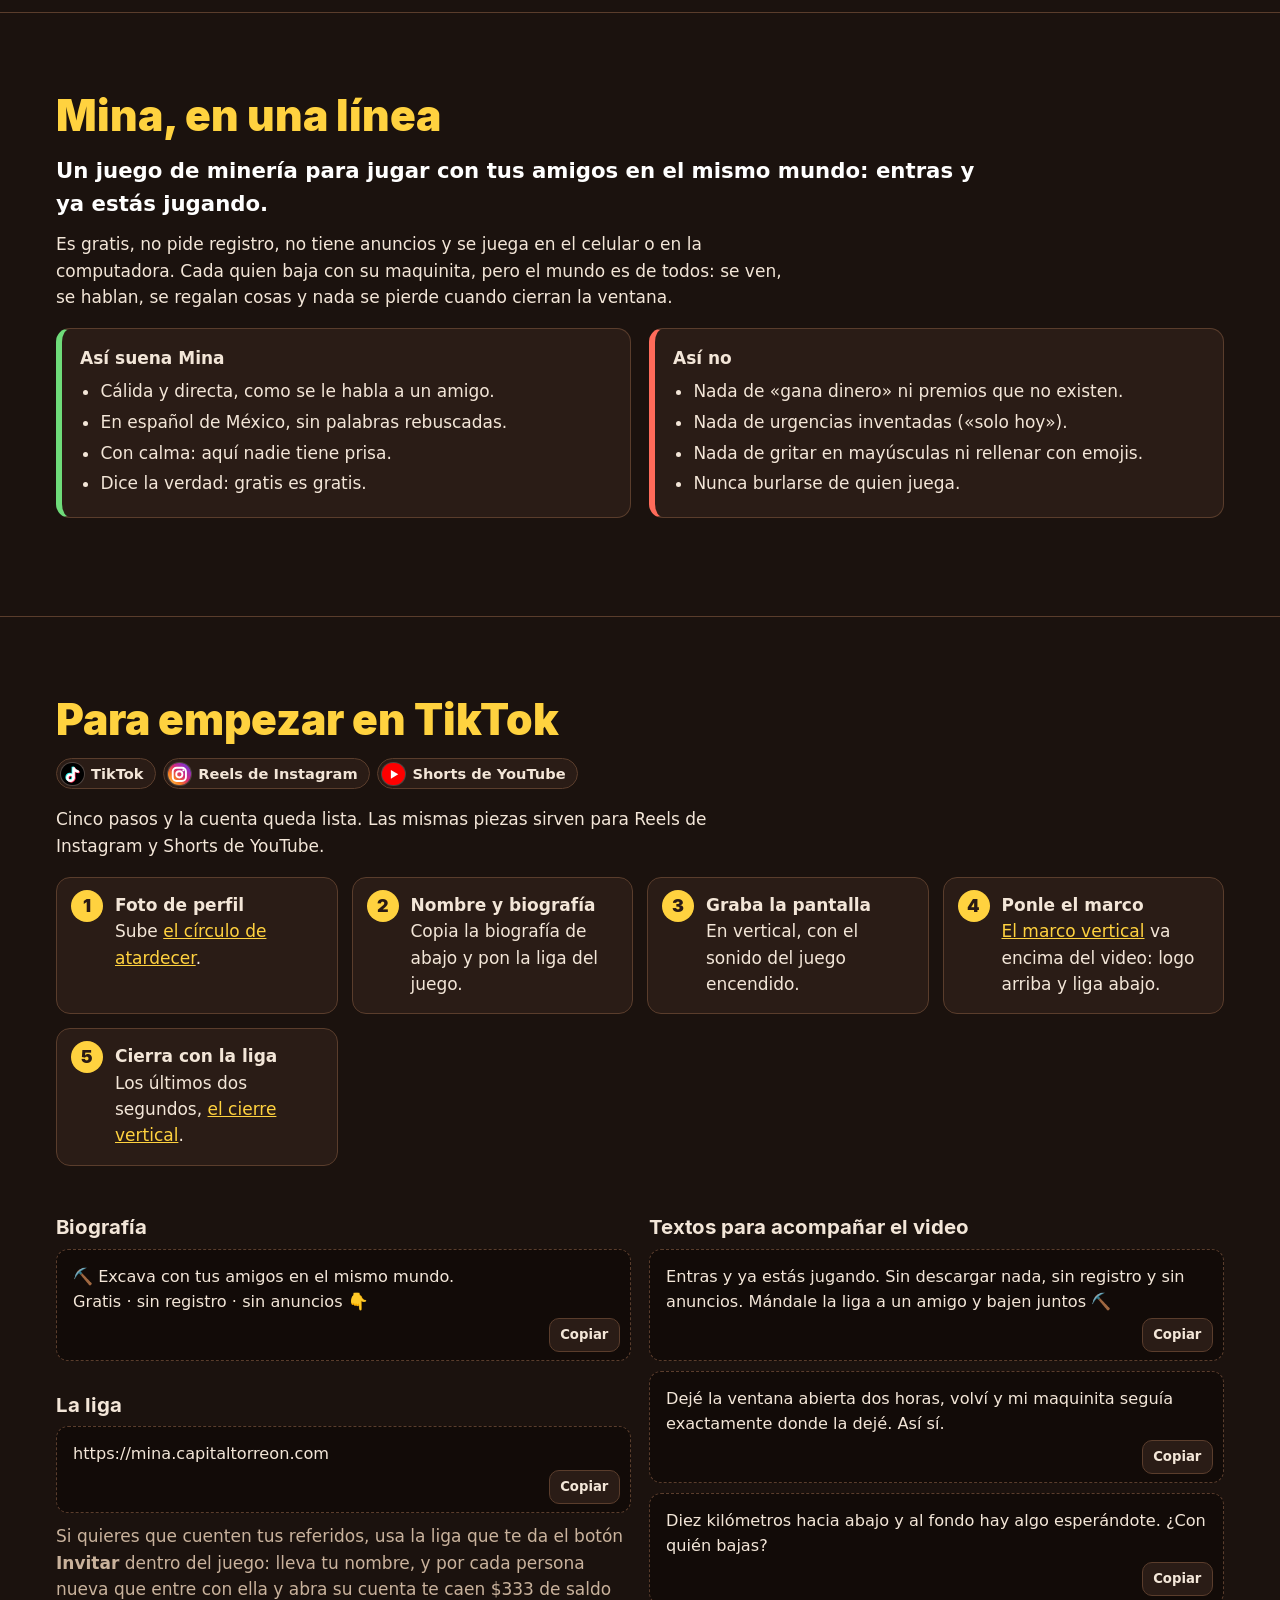
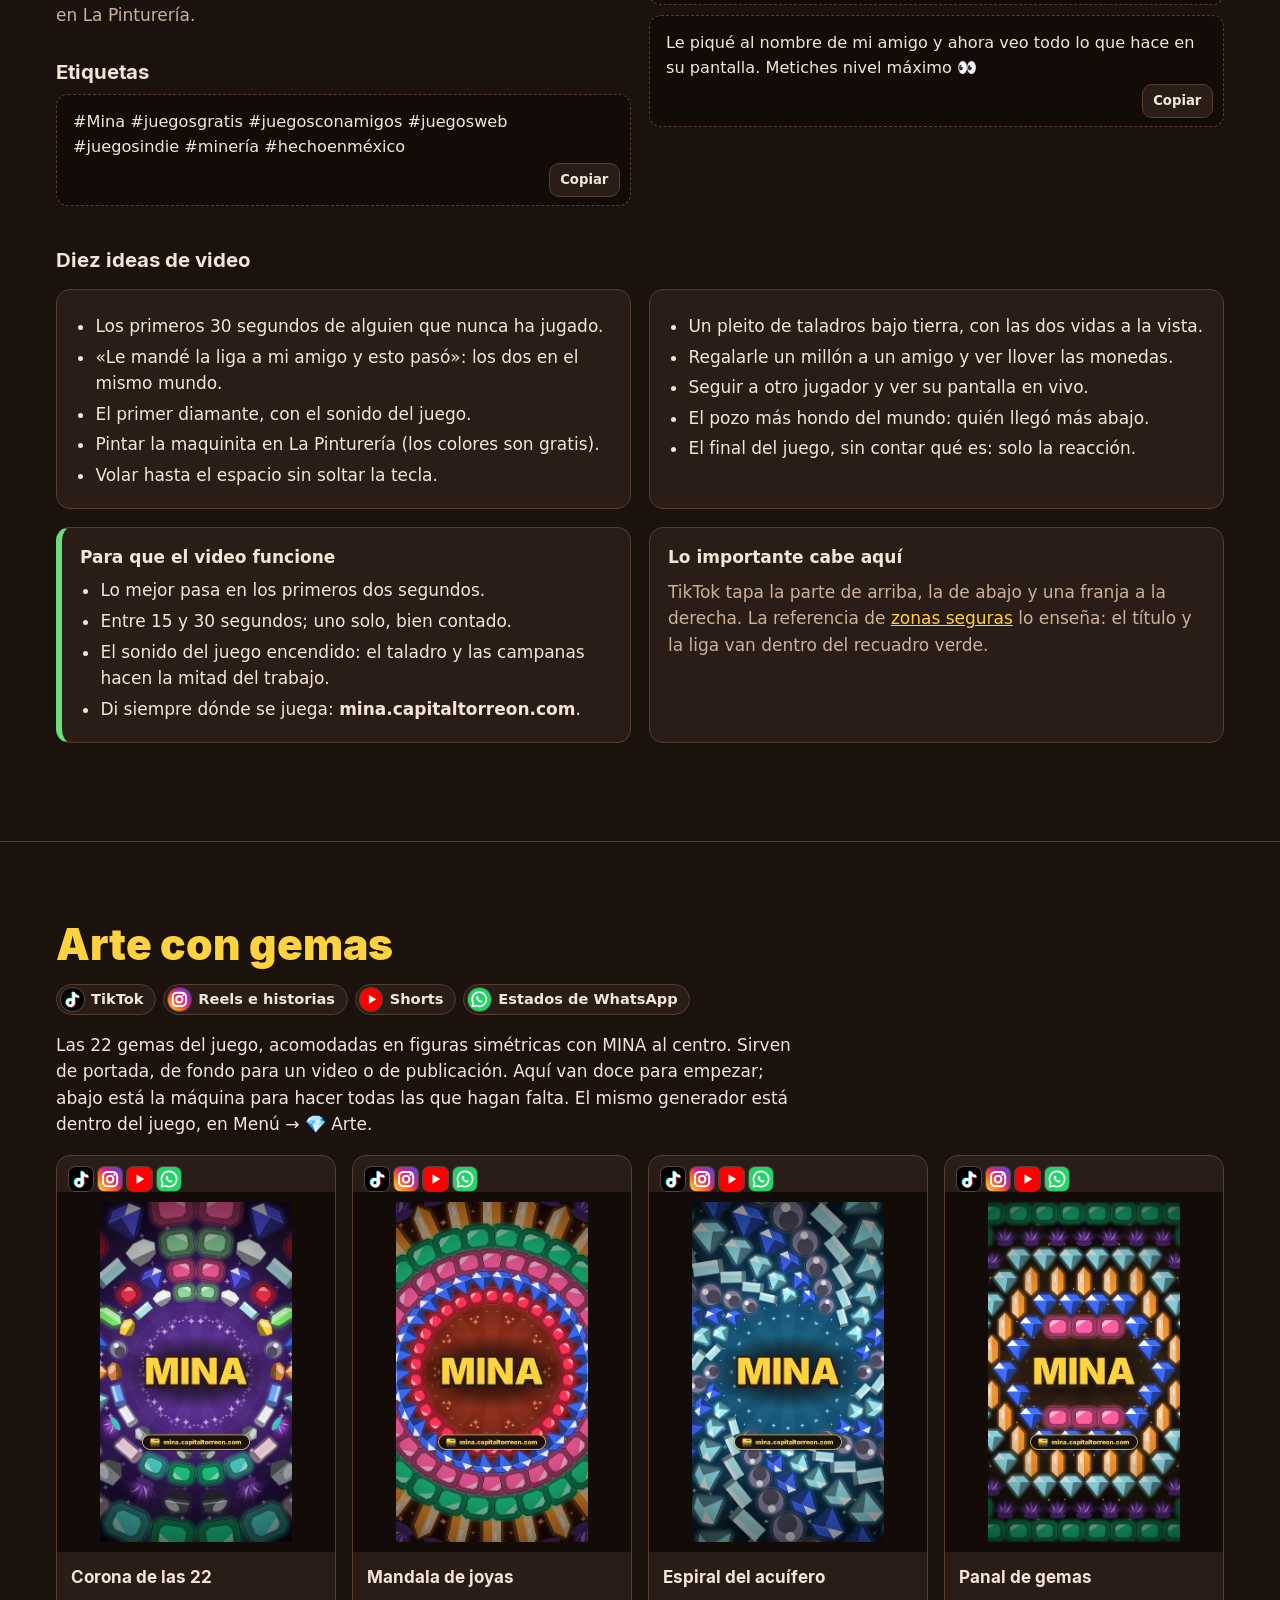
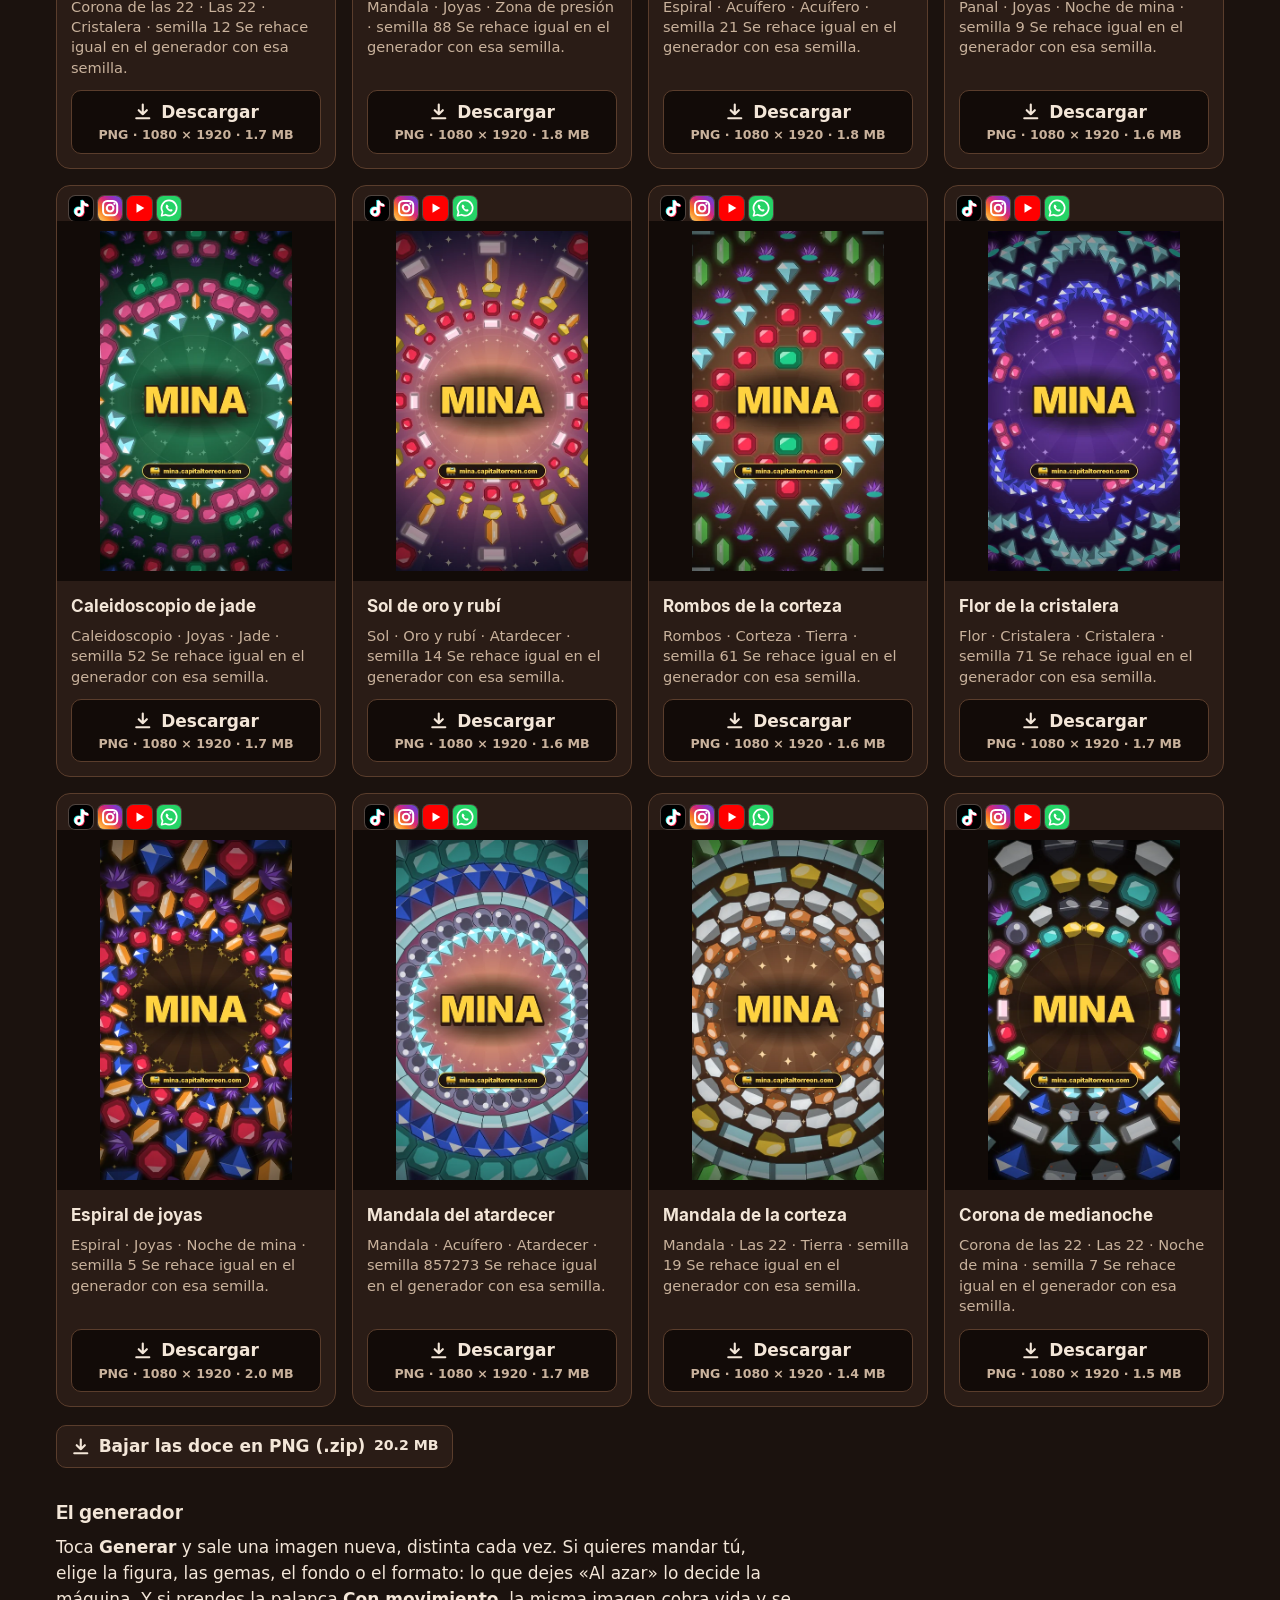
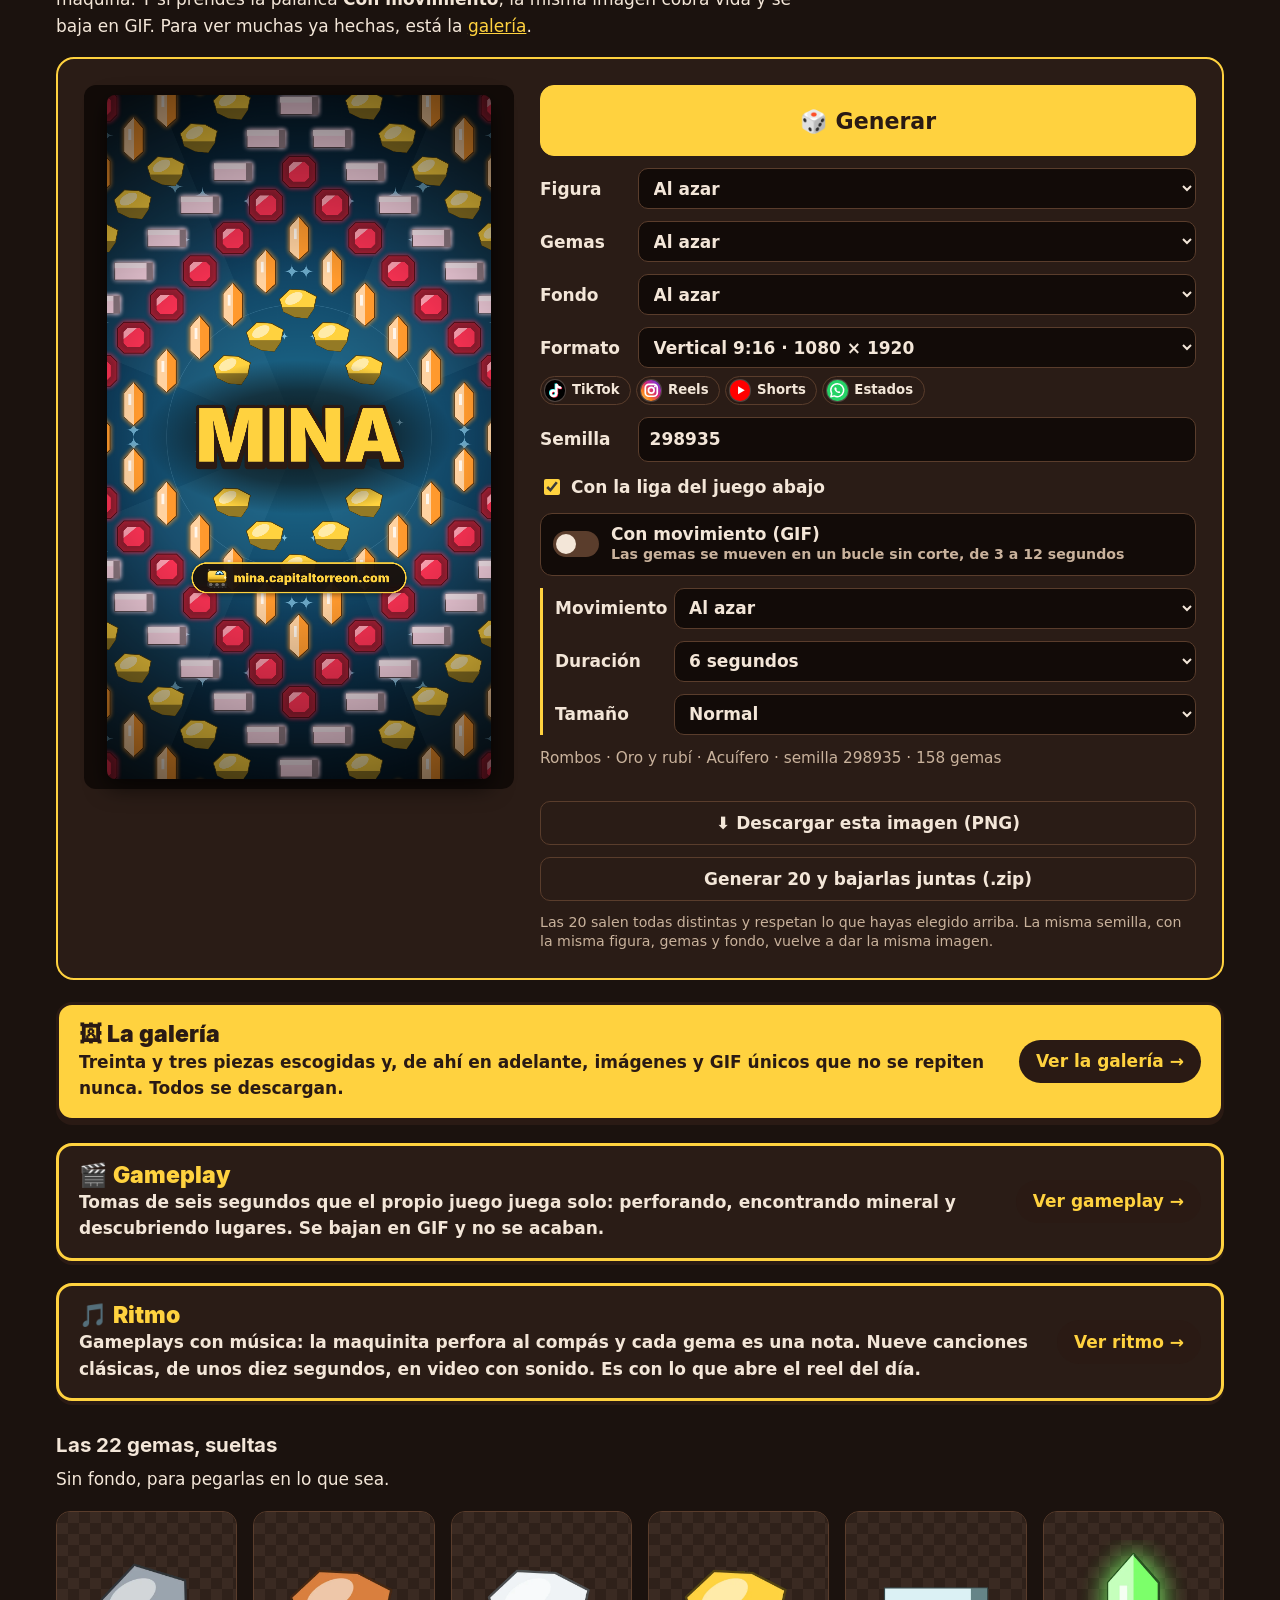
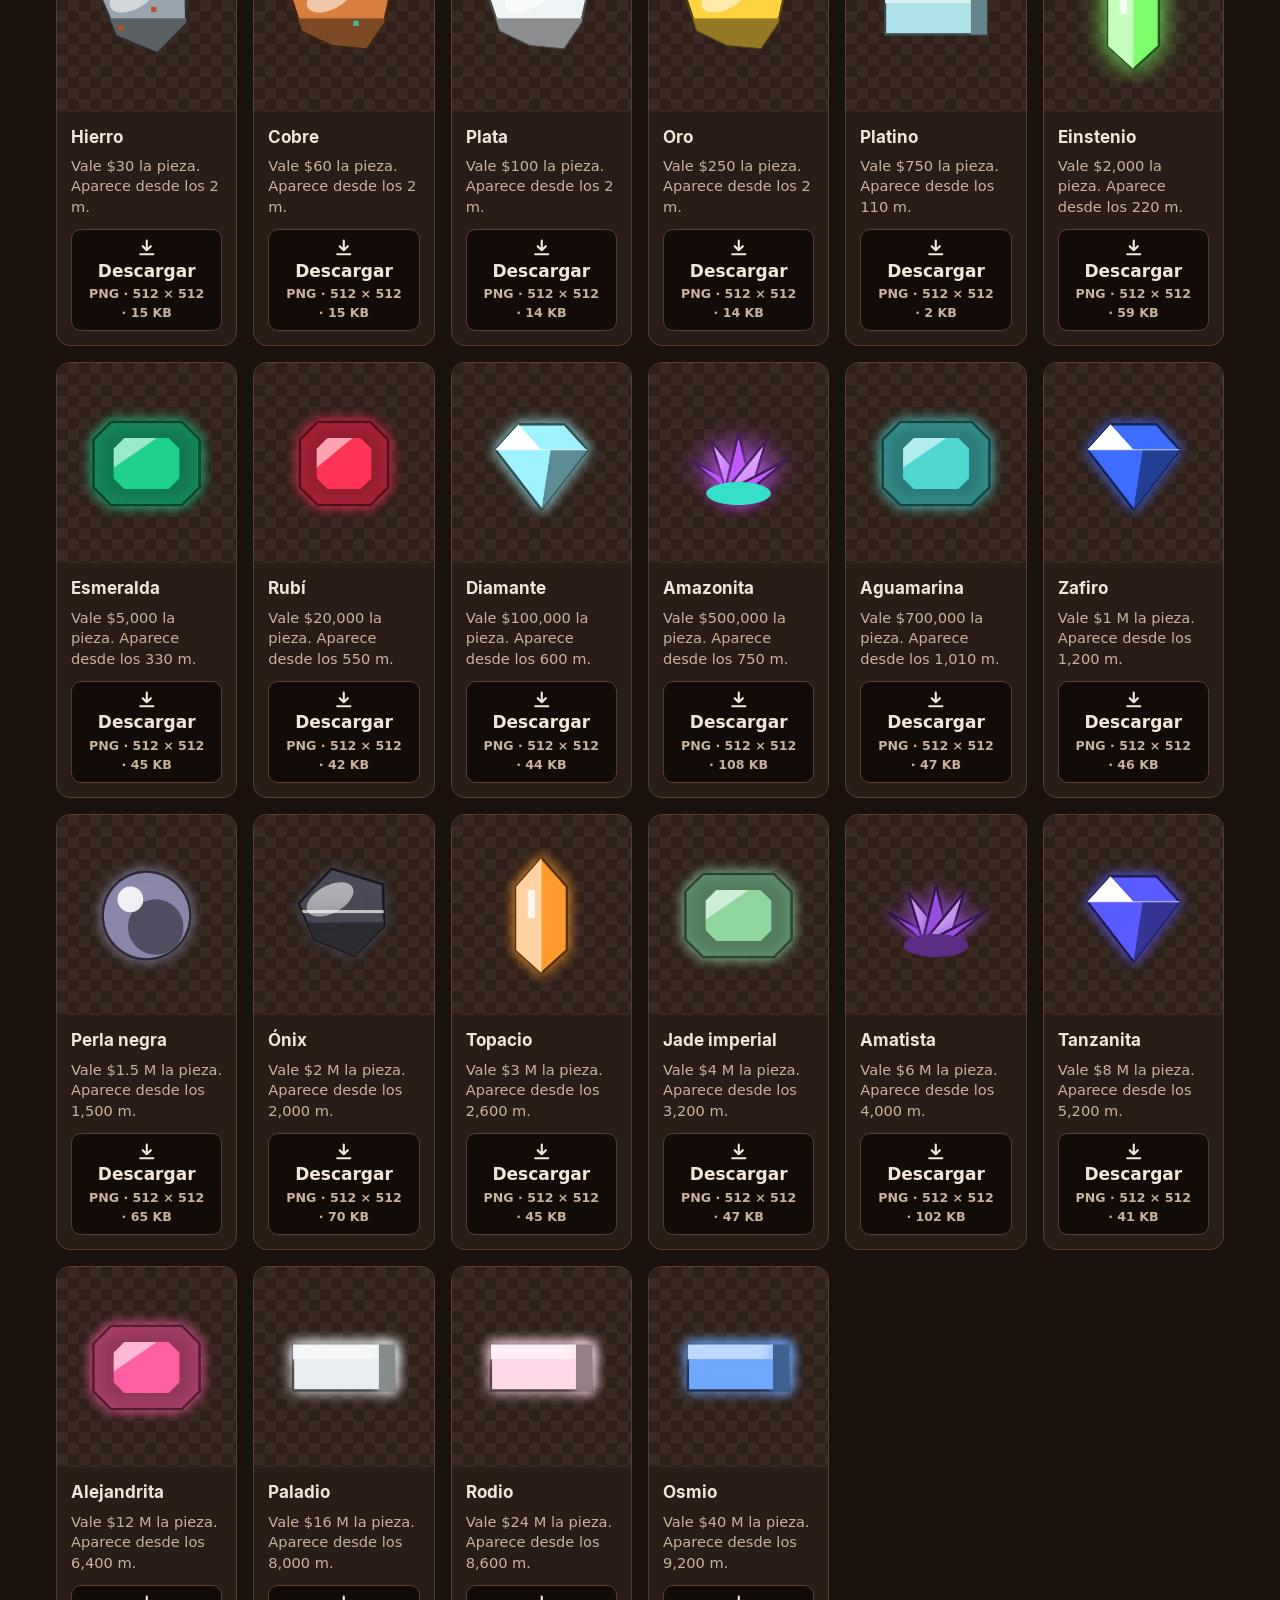
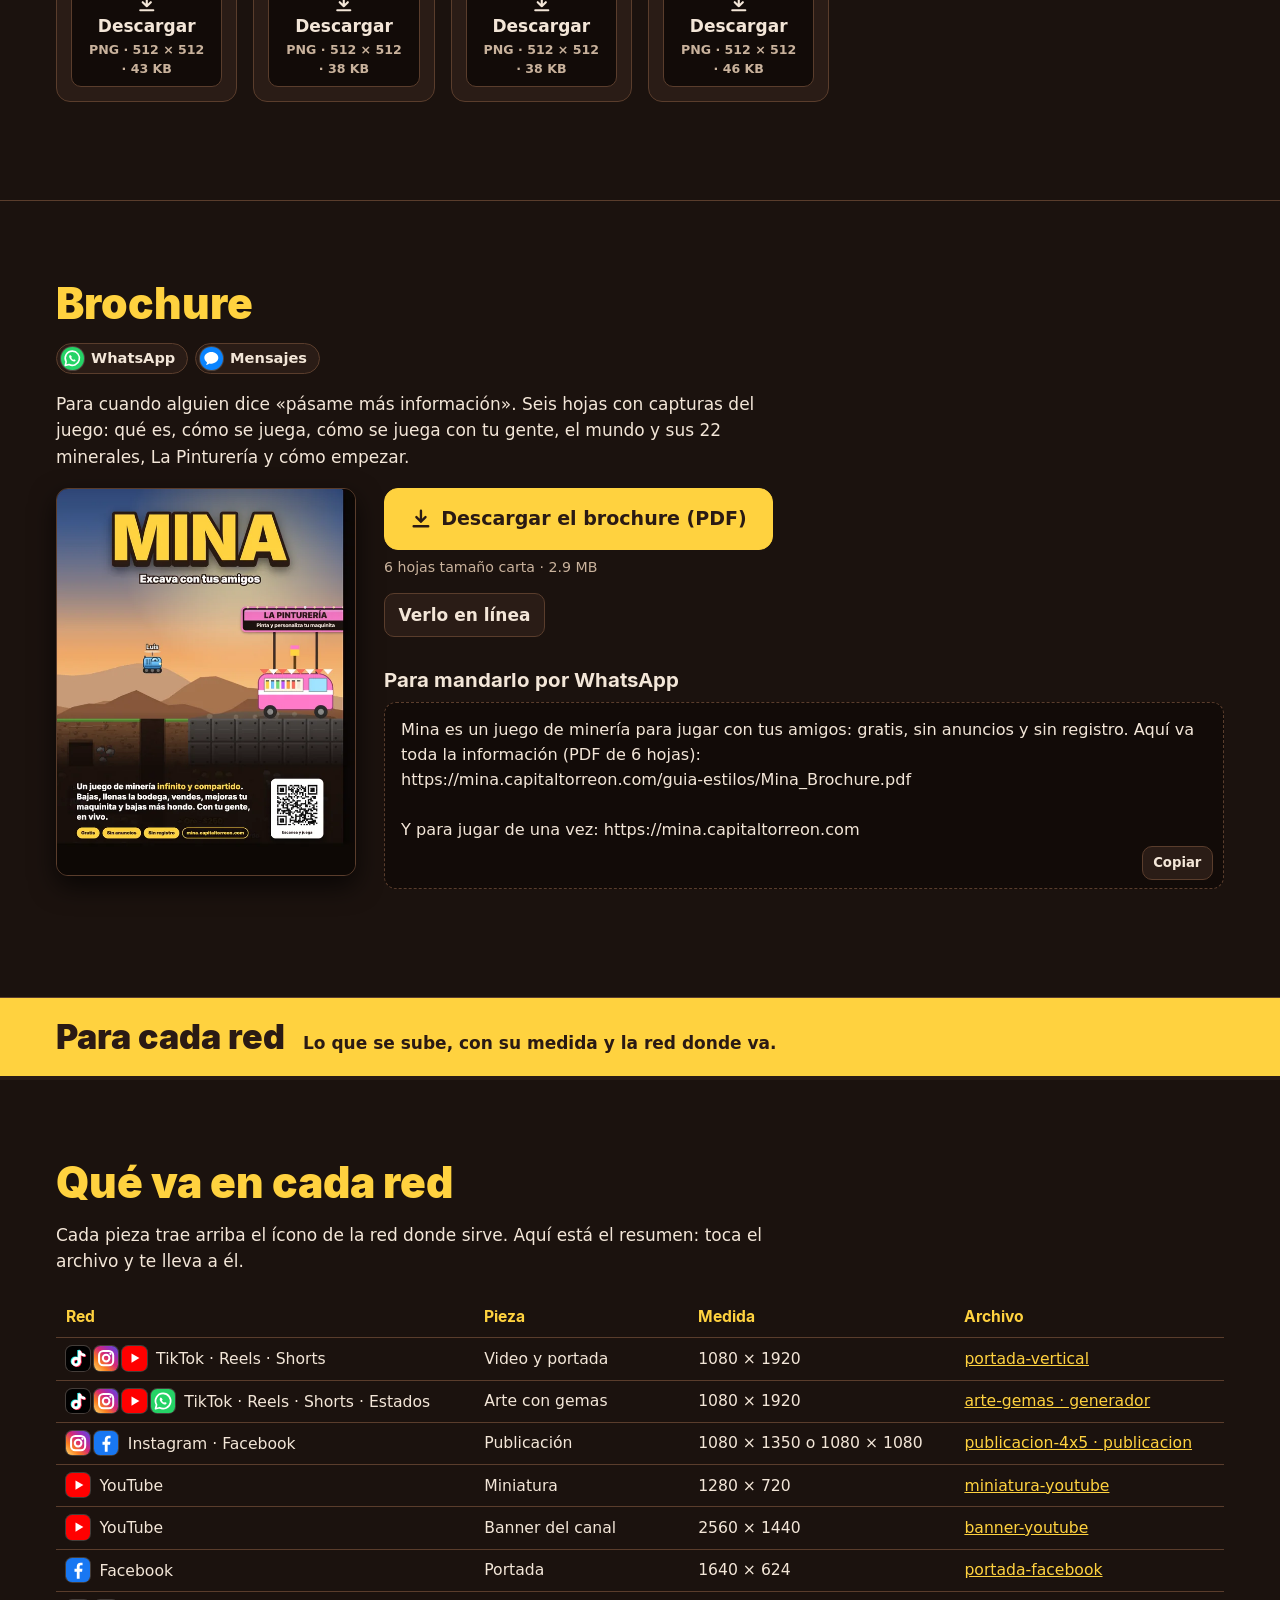
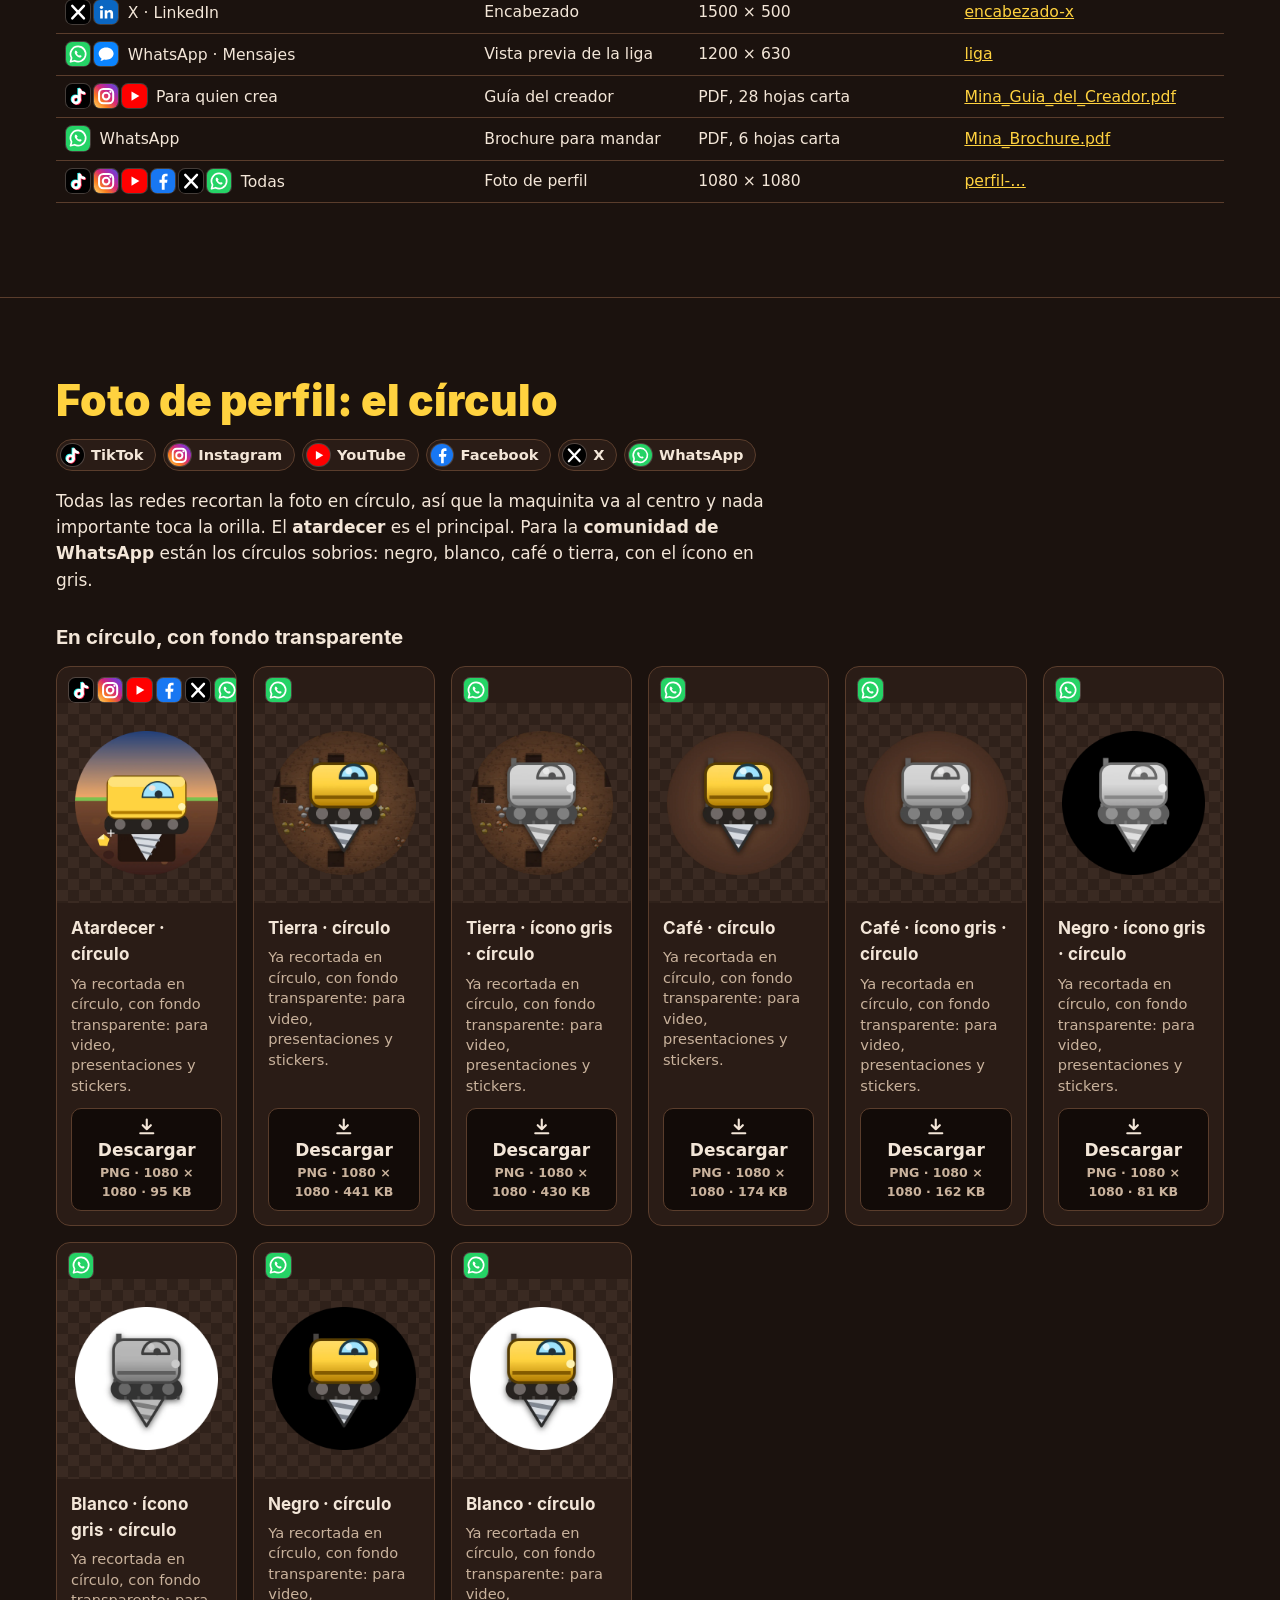
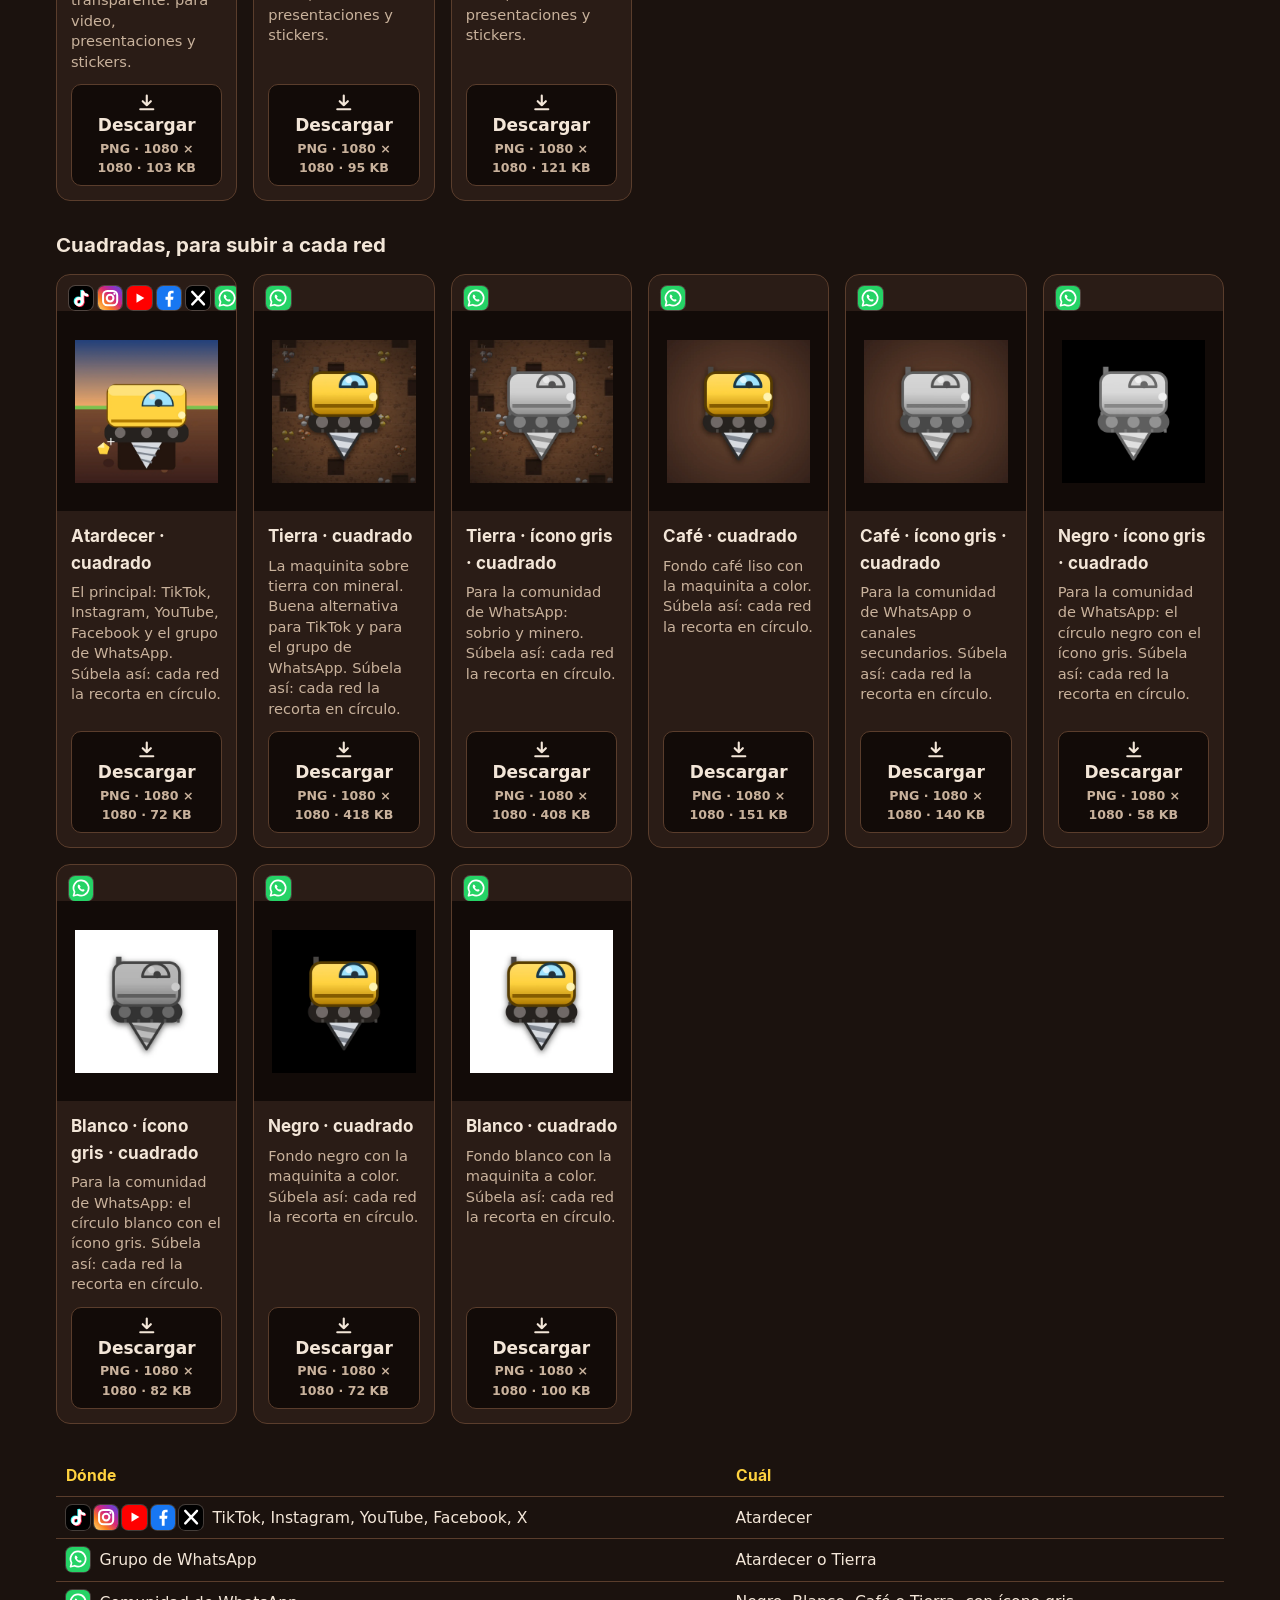
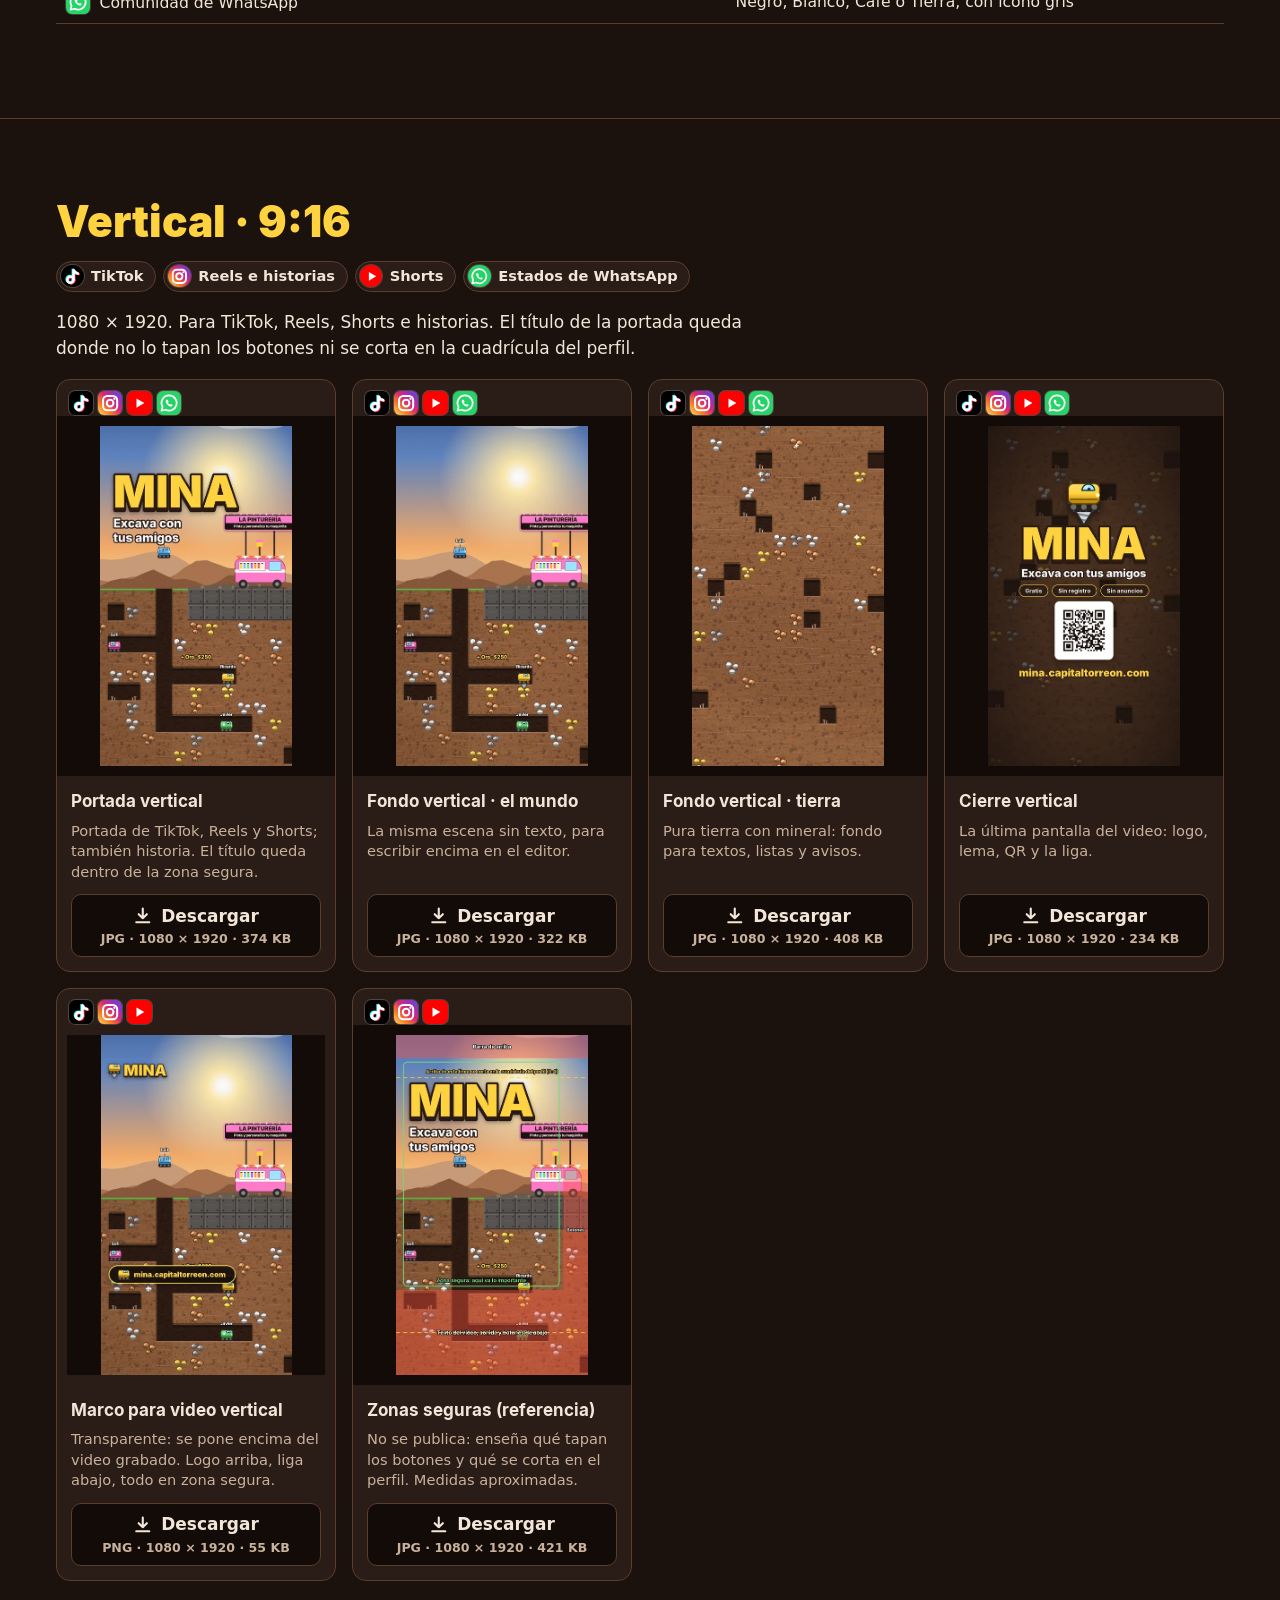
==== commit 74f19d00: "Ritmo: seis canciones más (nueve en total) Marcha turca (Mozart), Guillermo Tell (Rossini), La prima" ====
--- a/publico/guia-estilos/index.html
+++ b/publico/guia-estilos/index.html
@@ -263,7 +263,7 @@
 
   <a class="llamada" href="/galeria"><span><b>🖼 La galería</b>Treinta y tres piezas escogidas y, de ahí en adelante, imágenes y GIF únicos que no se repiten nunca. Todos se descargan.</span><i>Ver la galería →</i></a>
   <a class="llamada" href="/gameplay" style="background:#2a1c16;color:var(--tx);border-color:var(--ac)"><span><b style="color:var(--ac)">🎬 Gameplay</b>Tomas de seis segundos que el propio juego juega solo: perforando, encontrando mineral y descubriendo lugares. Se bajan en GIF y no se acaban.</span><i>Ver gameplay →</i></a>
-  <a class="llamada" href="/ritmo" style="background:#2a1c16;color:var(--tx);border-color:var(--ac)"><span><b style="color:var(--ac)">🎵 Ritmo</b>Gameplays con música: la maquinita perfora al compás y cada gema es una nota. Tres canciones clásicas, diez segundos cada una, en video con sonido. Es con lo que abre el reel del día.</span><i>Ver ritmo →</i></a>
+  <a class="llamada" href="/ritmo" style="background:#2a1c16;color:var(--tx);border-color:var(--ac)"><span><b style="color:var(--ac)">🎵 Ritmo</b>Gameplays con música: la maquinita perfora al compás y cada gema es una nota. Nueve canciones clásicas, de unos diez segundos, en video con sonido. Es con lo que abre el reel del día.</span><i>Ver ritmo →</i></a>
 
   <h3>Las 22 gemas, sueltas</h3>
   <p>Sin fondo, para pegarlas en lo que sea.</p>
